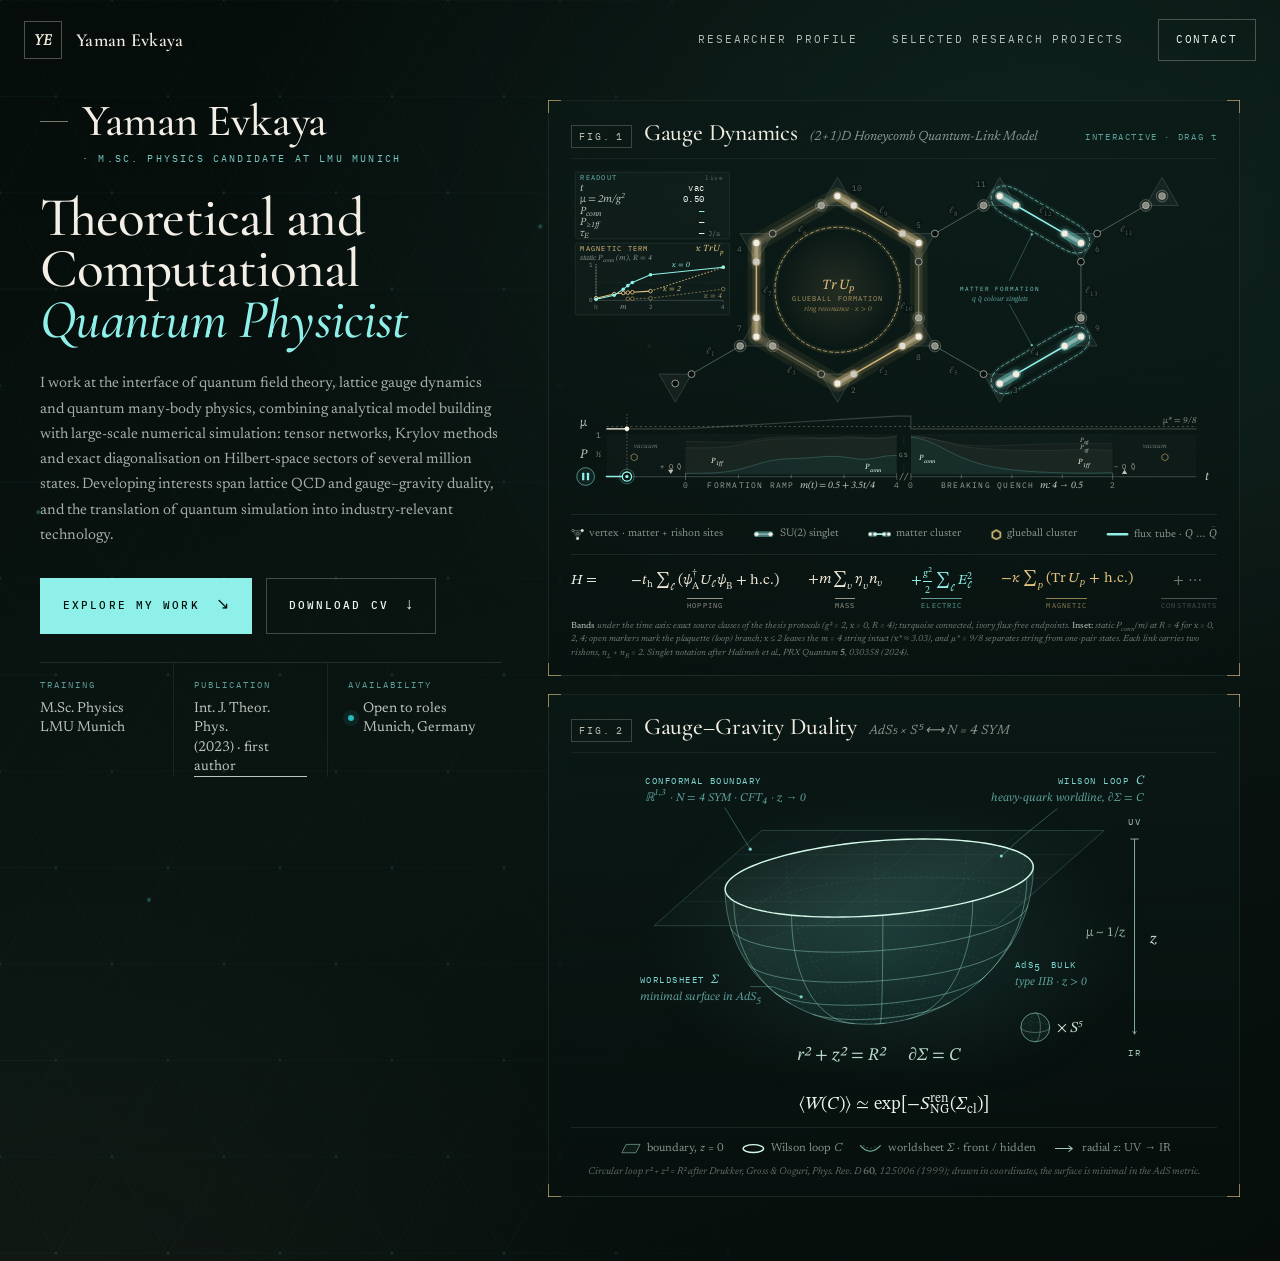
==== index.html @ 0408c8bf "Portfolio site" ====
<!doctype html>
<html lang="en">
  <head>
    <meta charset="utf-8" />
    <meta name="viewport" content="width=device-width, initial-scale=1" />
    <meta
      name="description"
      content="Yaman Evkaya is a theoretical and computational quantum physicist working on non-Abelian lattice gauge dynamics, quantum many-body simulation and reliable quantum technology."
    />
    <meta name="theme-color" content="#08110f" />
    <meta name="author" content="Yaman Evkaya" />
    <meta property="og:type" content="website" />
    <meta property="og:title" content="Yaman Evkaya — Quantum Physics & Scientific Computing" />
    <meta
      property="og:description"
      content="Research in lattice gauge dynamics, tensor networks, quantum information and scientific computing."
    />
    <meta property="og:url" content="https://yevkaya.com/" />
    <meta property="og:image" content="https://yevkaya.com/assets/images/social-card.png" />
    <link rel="canonical" href="https://yevkaya.com/" />
    <meta property="og:image:width" content="1200" />
    <meta property="og:image:height" content="630" />
    <meta name="twitter:card" content="summary_large_image" />
    <title>Yaman Evkaya — Theoretical & Computational Quantum Physics</title>
    <link rel="icon" href="assets/images/favicon.svg" type="image/svg+xml" />
    <link rel="icon" href="assets/images/favicon-32.png" type="image/png" sizes="32x32" />
    <link rel="apple-touch-icon" href="assets/images/apple-touch-icon.png" />
    <link rel="stylesheet" href="styles.css?v=20261108-7" />
    <script type="application/ld+json">
      {
        "@context": "https://schema.org",
        "@type": "Person",
        "name": "Yaman Evkaya",
        "jobTitle": "Theoretical and Computational Quantum Physicist",
        "affiliation": {
          "@type": "CollegeOrUniversity",
          "name": "Ludwig-Maximilians-Universität München"
        },
        "sameAs": [
          "https://github.com/yevkaya",
          "https://www.linkedin.com/in/yevkaya"
        ],
        "knowsAbout": [
          "Quantum many-body physics",
          "Lattice gauge theory",
          "Tensor networks",
          "Quantum simulation",
          "Quantum information",
          "Scientific computing"
        ]
      }
    </script>
  </head>
  <body>
    <a class="skip-link" href="#main">Skip to content</a>
    <div class="page-progress" aria-hidden="true"><span></span></div>

    <header class="site-header" data-header>
      <a class="wordmark" href="#top" aria-label="Yaman Evkaya, home">
        <span class="wordmark-mark" aria-hidden="true">YE</span>
        <span class="wordmark-text">Yaman Evkaya</span>
      </a>
      <button class="menu-toggle" type="button" aria-expanded="false" aria-controls="site-nav">
        <span></span><span></span><span></span>
        <span class="sr-only">Open navigation</span>
      </button>
      <nav id="site-nav" class="site-nav" aria-label="Primary navigation">
        <a href="#profile">Researcher Profile</a>
        <a href="#work">Selected Research Projects</a>
        <a class="nav-cta" href="#contact" data-contact aria-haspopup="dialog">Contact</a>
      </nav>
    </header>

    <main id="main">
      <section class="hero" id="top" aria-labelledby="hero-title">
        <canvas class="lattice-canvas" aria-hidden="true"></canvas>
        <div class="hero-grid shell">
          <div class="hero-copy reveal">
            <p class="eyebrow">
              <span aria-hidden="true"></span>
              <strong>Yaman Evkaya</strong>
              <small>· M.Sc. Physics Candidate at LMU Munich</small>
            </p>
            <h1 id="hero-title">Theoretical and Computational <em>Quantum Physicist</em></h1>
            <p class="hero-intro">
              I work at the interface of quantum field theory, lattice gauge dynamics and quantum many-body
              physics, combining analytical model building with large-scale numerical simulation: tensor networks,
              Krylov methods and exact diagonalisation on Hilbert-space sectors of several million states.
              Developing interests span lattice QCD and gauge–gravity duality, and the translation of quantum
              simulation into industry-relevant technology.
            </p>
            <div class="hero-actions">
              <a class="button button-primary" href="#explore" data-explore aria-haspopup="dialog">Explore my work <span aria-hidden="true">↘</span></a>
              <a class="button button-ghost" href="assets/documents/Yaman-Evkaya-CV.pdf" target="_blank" rel="noopener">
                Download CV <span aria-hidden="true">↓</span>
              </a>
            </div>
            <dl class="hero-ledger">
              <div><dt>Training</dt><dd>M.Sc. Physics<br>LMU Munich</dd></div>
              <div><dt>Publication</dt><dd><a href="https://doi.org/10.1007/s10773-023-05498-3" target="_blank" rel="noopener">Int. J. Theor. Phys.<br>(2023) · first author</a></dd></div>
              <div><dt>Availability</dt><dd><span class="signal-dot" aria-hidden="true"></span><span>Open to roles<br>Munich, Germany</span></dd></div>
            </dl>
          </div>

          <div class="hero-theory-visual reveal" aria-label="Research schematics: finite gauge dynamics and holography">
            <section class="theory-panel flux-block" aria-labelledby="flux-panel-title">
              <header class="diagram-header">
                <p class="diagram-eyebrow">Fig.&#8201;1</p>
                <h3 id="flux-panel-title">Gauge Dynamics</h3>
                <p class="diagram-context">(2+1)D Honeycomb Quantum-Link Model</p>
              </header>
              <figure class="flux-c2">
                <div class="f1-stage"><svg class="f1-layer f1-under" viewBox="0 0 620 322" aria-hidden="true" focusable="false"><defs><radialGradient id="f1-plaq-g"><stop offset="0" stop-color="#e2c27e" stop-opacity=".12"/><stop offset="1" stop-color="#e2c27e" stop-opacity="0"/></radialGradient></defs><g id="f1-rgA" class="f1-rg" style="opacity:0.000"><circle cx="255.66" cy="115.87" r="58" fill="url(#f1-plaq-g)"/><path class="f1-rg-g1" d="M177.83 160.81 L255.66 205.74 L333.49 160.81 L333.49 70.94 L255.66 26 L177.83 70.94 L177.83 160.81 Z"/><path class="f1-rg-g2" d="M177.83 160.81 L255.66 205.74 L333.49 160.81 L333.49 70.94 L255.66 26 L177.83 70.94 L177.83 160.81 Z"/></g><g id="f1-rgB" class="f1-rg" style="opacity:0.000"><circle cx="411.32" cy="115.87" r="58" fill="url(#f1-plaq-g)"/><path class="f1-rg-g1" d="M333.49 160.81 L411.32 205.74 L489.15 160.81 L489.15 70.94 L411.32 26 L333.49 70.94 L333.49 160.81 Z"/><path class="f1-rg-g2" d="M333.49 160.81 L411.32 205.74 L489.15 160.81 L489.15 70.94 L411.32 26 L333.49 70.94 L333.49 160.81 Z"/></g><g class="f1-bondglow"><g id="f1-kg6" class="f1-kg" style="opacity:0.000"><path class="f1-kg1" d="M193.42 61.94 L240.07 35"/><path class="f1-kg2" d="M193.42 61.94 L240.07 35"/></g><g id="f1-kg4" class="f1-kg" style="opacity:0.000"><path class="f1-kg1" d="M426.91 196.74 L473.56 169.8"/><path class="f1-kg2" d="M426.91 196.74 L473.56 169.8"/></g></g></svg><svg class="f1-layer f1-tglow" viewBox="0 0 620 322" aria-hidden="true" focusable="false" id="f1-tube" style="opacity:0.202"><g id="f1-kg1" class="f1-kg" style="opacity:1.000"><path class="f1-kg1" d="M115.59 196.74 L162.24 169.8"/><path class="f1-kg2" d="M115.59 196.74 L162.24 169.8"/></g><g id="f1-kg3" class="f1-kg" style="opacity:0.000"><path class="f1-kg1" d="M240.07 196.74 L193.42 169.8"/><path class="f1-kg2" d="M240.07 196.74 L193.42 169.8"/></g><g id="f1-kg2" class="f1-kg" style="opacity:1.000"><path class="f1-kg1" d="M271.25 196.74 L317.9 169.8"/><path class="f1-kg2" d="M271.25 196.74 L317.9 169.8"/></g><g id="f1-kg10" class="f1-kg" style="opacity:0.000"><path class="f1-kg1" d="M333.49 88.94 L333.49 142.81"/><path class="f1-kg2" d="M333.49 88.94 L333.49 142.81"/></g><g id="f1-kg8" class="f1-kg" style="opacity:1.000"><path class="f1-kg1" d="M349.08 61.94 L395.73 35"/><path class="f1-kg2" d="M349.08 61.94 L395.73 35"/></g><g id="f1-kg12" class="f1-kg" style="opacity:0.000"><path class="f1-kg1" d="M473.56 61.94 L426.91 35"/><path class="f1-kg2" d="M473.56 61.94 L426.91 35"/></g><g id="f1-kg11" class="f1-kg" style="opacity:1.000"><path class="f1-kg1" d="M504.74 61.94 L551.39 35"/><path class="f1-kg2" d="M504.74 61.94 L551.39 35"/></g></svg><svg class="f1" viewBox="0 0 620 322" role="group" aria-labelledby="f1-title" aria-describedby="f1-desc"><title id="f1-title">Fig. 1 — colour-singlet clusters, flux-tube formation and string breaking on the C2 patch</title><desc id="f1-desc">Interactive figure on the C2 honeycomb patch in the colour-singlet notation of Halimeh et al. (PRX Quantum 5, 030358, 2024): each vertex is a triangle of sites with the matter site in the centre and one rishon site per link end at the corners; a lobe joining two sites of a vertex is an SU(2) colour singlet, a halo marks a doubly occupied site. A draggable time axis runs through a full cycle. In the vacuum a glueball cluster, six singlets around one hexagon swapped between two coverings by the plaquette term Tr U_p, sits next to two matter clusters, quark-antiquark singlet pairs across one link. Static sources Q and Q-bar are then placed by hand at the two tips; they pin the ring into matter clusters. During the formation ramp m(t) = 0.5 + 3.5 t/4 the off-corridor clusters annihilate and the corridor clusters join, pair by pair, into one flux tube: a chain of rishon singlets from Q to Q-bar. After the breaking quench m: 4 to 0.5 a vacuum pair cuts the chain, the pieces shrink onto the screened sources, the matter clusters return; once the sources are removed the glueball cluster resonates again. Under the axis, stacked bands give the exact source-class probabilities of the thesis protocols at R = 4; an inset shows the static connection probability for plaquette couplings kappa = 0, 2, 4.</desc><defs><radialGradient id="f1-burst-g"><stop offset="0" stop-color="#f2fffd" stop-opacity=".95"/><stop offset=".4" stop-color="#8ff0ea" stop-opacity=".35"/><stop offset="1" stop-color="#8ff0ea" stop-opacity="0"/></radialGradient><clipPath id="f1-elapsed"><rect id="f1-elapsed-r" x="31" y="230" width="420.88" height="70"/></clipPath></defs><g class="f1-ro"><rect class="f1-panel" x="4" y="3" width="148" height="64" rx="1.5"/><text class="f1-ro-h" x="9" y="10.2" text-anchor="start">READOUT</text><text class="f1-ro-hs" x="147" y="10.2" text-anchor="end">live</text><text class="f1-ro-k" x="9" y="21.5" text-anchor="start">t</text><text class="f1-ro-v" x="128" y="21.5" text-anchor="end" id="f1-ro-t">1.30</text><text class="f1-ro-k" x="9" y="32.1" text-anchor="start">µ = 2m/g<tspan class="f1-sub" dy="-4.4">2</tspan><tspan dy="4.4"> </tspan></text><text class="f1-ro-v" x="128" y="32.1" text-anchor="end" id="f1-ro-mu">0.50</text><text class="f1-ro-k" x="9" y="42.7" text-anchor="start">P<tspan class="f1-sub" dy="2.6">conn</tspan><tspan dy="-2.6"> </tspan></text><text class="f1-ro-v f1-ro-vc" x="128" y="42.7" text-anchor="end" id="f1-ro-pc">0.061</text><text class="f1-ro-k" x="9" y="53.3" text-anchor="start">P<tspan class="f1-sub" dy="2.6">≥1ff</tspan><tspan dy="-2.6"> </tspan></text><text class="f1-ro-v f1-ro-vf" x="128" y="53.3" text-anchor="end" id="f1-ro-pf">0.707</text><text class="f1-ro-k" x="9" y="63.9" text-anchor="start">τ<tspan class="f1-sub" dy="2.6">E</tspan><tspan dy="-2.6"> </tspan></text><text class="f1-ro-v" x="128" y="63.9" text-anchor="end" id="f1-ro-tau">0.235</text><text class="f1-ro-u" x="131" y="63.9" text-anchor="start">J/a</text></g><g class="f1-kin"><rect class="f1-panel" x="4" y="71" width="148" height="69" rx="1.5"/><text class="f1-kin-h" x="9" y="78.5" text-anchor="start">MAGNETIC TERM</text><text class="f1-kin-hm" x="147" y="78.5" text-anchor="end">κ TrU<tspan class="f1-sub" dy="2.6">p</tspan><tspan dy="-2.6"> </tspan></text><text class="f1-kin-s" x="9" y="87" text-anchor="start">static P<tspan class="f1-sub" dy="2.6">conn</tspan><tspan dy="-2.6"> </tspan>(m), R = 4</text><path class="f1-kin-ax" d="M24 92 L24 126 L146 126"/><path class="f1-kin-half" d="M24 109 L146 109"/><text class="f1-kin-n" x="21" y="94.4" text-anchor="end">1</text><text class="f1-kin-n" x="21" y="127.6" text-anchor="end">0</text><path class="f1-kin-ax" d="M24 126 L24 128"/><text class="f1-kin-n" x="24" y="134.5" text-anchor="middle">½</text><path class="f1-kin-ax" d="M76.29 126 L76.29 128"/><text class="f1-kin-n" x="76.29" y="134.5" text-anchor="middle">2</text><path class="f1-kin-ax" d="M146 126 L146 128"/><text class="f1-kin-n" x="146" y="134.5" text-anchor="middle">4</text><text class="f1-kin-m" x="50.14" y="134.5" text-anchor="middle">m</text><path class="f1-kin-k4" d="M54.5 124.43 L58.86 124.4"/><path class="f1-kin-k4" d="M58.86 124.4 L76.29 123.97"/><path class="f1-kin-k4" d="M76.29 123.97 L146 115.19"/><circle class="f1-kin-k4-d is-p" cx="54.5" cy="124.43" r="1.7"/><circle class="f1-kin-k4-d is-p" cx="58.86" cy="124.4" r="1.7"/><circle class="f1-kin-k4-d is-p" cx="76.29" cy="123.97" r="1.7"/><circle class="f1-kin-k4-d is-p" cx="146" cy="115.19" r="1.7"/><path class="f1-kin-k2" d="M24 123.93 L41.43 119.89"/><path class="f1-kin-k2" d="M41.43 119.89 L50.14 118.96"/><path class="f1-kin-k2" d="M50.14 118.96 L54.5 118.57"/><path class="f1-kin-k2" d="M54.5 118.57 L58.86 118.22"/><path class="f1-kin-k2" d="M58.86 118.22 L76.29 117.14"/><path class="f1-kin-k2 is-switch" d="M76.29 117.14 L146 94.33"/><circle class="f1-kin-k2-d is-p" cx="24" cy="123.93" r="1.7"/><circle class="f1-kin-k2-d is-p" cx="41.43" cy="119.89" r="1.7"/><circle class="f1-kin-k2-d is-p" cx="50.14" cy="118.96" r="1.7"/><circle class="f1-kin-k2-d is-p" cx="54.5" cy="118.57" r="1.7"/><circle class="f1-kin-k2-d is-p" cx="58.86" cy="118.22" r="1.7"/><circle class="f1-kin-k2-d is-p" cx="76.29" cy="117.14" r="1.7"/><circle class="f1-kin-k2-d is-e" cx="146" cy="94.33" r="1.7"/><path class="f1-kin-k0" d="M24 125.01 L41.43 121.12"/><path class="f1-kin-k0" d="M41.43 121.12 L50.14 115.29"/><path class="f1-kin-k0" d="M50.14 115.29 L54.5 111.87"/><path class="f1-kin-k0" d="M54.5 111.87 L58.86 108.82"/><path class="f1-kin-k0" d="M58.86 108.82 L76.29 101.38"/><path class="f1-kin-k0" d="M76.29 101.38 L146 94.32"/><circle class="f1-kin-k0-d is-e" cx="24" cy="125.01" r="1.7"/><circle class="f1-kin-k0-d is-e" cx="41.43" cy="121.12" r="1.7"/><circle class="f1-kin-k0-d is-e" cx="50.14" cy="115.29" r="1.7"/><circle class="f1-kin-k0-d is-e" cx="54.5" cy="111.87" r="1.7"/><circle class="f1-kin-k0-d is-e" cx="58.86" cy="108.82" r="1.7"/><circle class="f1-kin-k0-d is-e" cx="76.29" cy="101.38" r="1.7"/><circle class="f1-kin-k0-d is-e" cx="146" cy="94.32" r="1.7"/><text class="f1-kin-l f1-kin-l0" x="105.91" y="94.24" text-anchor="middle">κ = 0</text><text class="f1-kin-l f1-kin-l2" x="97.2" y="117.5" text-anchor="middle">κ = 2</text><text class="f1-kin-l f1-kin-l4" x="144.5" y="123.79" text-anchor="end">κ = 4</text><path id="f1-kin-mk" class="f1-kin-mk" d="M24 91 L24 126"/></g><g class="f1-tris"><path class="f1-tri" d="M84.41 196.74 L115.59 196.74 L100 223.74 Z"/><path class="f1-tri" d="M177.83 142.81 L162.24 169.81 L193.42 169.81 Z"/><path class="f1-tri" d="M240.07 196.74 L271.25 196.74 L255.66 223.74 Z"/><path class="f1-tri" d="M333.49 142.81 L317.9 169.81 L349.08 169.81 Z"/><path class="f1-tri" d="M395.73 196.74 L426.91 196.74 L411.32 223.74 Z"/><path class="f1-tri" d="M489.15 142.81 L473.56 169.81 L504.74 169.81 Z"/><path class="f1-tri" d="M162.24 61.94 L193.42 61.94 L177.83 88.94 Z"/><path class="f1-tri" d="M317.9 61.94 L349.08 61.94 L333.49 88.94 Z"/><path class="f1-tri" d="M473.56 61.94 L504.74 61.94 L489.15 88.94 Z"/><path class="f1-tri" d="M255.66 8 L240.07 35 L271.25 35 Z"/><path class="f1-tri" d="M411.32 8 L395.73 35 L426.91 35 Z"/><path class="f1-tri" d="M566.98 8 L551.39 35 L582.57 35 Z"/></g><g class="f1-links"><path class="f1-lk" d="M115.59 196.74 L162.24 169.8"/><path class="f1-lk" d="M240.07 196.74 L193.42 169.8"/><path class="f1-lk" d="M271.25 196.74 L317.9 169.8"/><path class="f1-lk" d="M395.73 196.74 L349.08 169.8"/><path class="f1-lk" d="M426.91 196.74 L473.56 169.8"/><path class="f1-lk" d="M177.83 88.94 L177.83 142.81"/><path class="f1-lk" d="M333.49 88.94 L333.49 142.81"/><path class="f1-lk" d="M489.15 88.94 L489.15 142.81"/><path class="f1-lk" d="M193.42 61.94 L240.07 35"/><path class="f1-lk" d="M317.9 61.94 L271.25 35"/><path class="f1-lk" d="M349.08 61.94 L395.73 35"/><path class="f1-lk" d="M473.56 61.94 L426.91 35"/><path class="f1-lk" d="M504.74 61.94 L551.39 35"/></g><g class="f1-aks"><path id="f1-ak1t" class="f1-ak f1-ak-t" d="M115.59 196.74 L162.24 169.8" style="opacity:1.000"/><path id="f1-ak3t" class="f1-ak f1-ak-t" d="M240.07 196.74 L193.42 169.8" style="opacity:0.000"/><path id="f1-ak2t" class="f1-ak f1-ak-t" d="M271.25 196.74 L317.9 169.8" style="opacity:1.000"/><path id="f1-ak10t" class="f1-ak f1-ak-t" d="M333.49 88.94 L333.49 142.81" style="opacity:0.000"/><path id="f1-ak8t" class="f1-ak f1-ak-t" d="M349.08 61.94 L395.73 35" style="opacity:1.000"/><path id="f1-ak12t" class="f1-ak f1-ak-t" d="M473.56 61.94 L426.91 35" style="opacity:0.000"/><path id="f1-ak11t" class="f1-ak f1-ak-t" d="M504.74 61.94 L551.39 35" style="opacity:1.000"/><path id="f1-ak6t" class="f1-ak f1-ak-t" d="M193.42 61.94 L240.07 35" style="opacity:0.000"/><path id="f1-ak4t" class="f1-ak f1-ak-t" d="M426.91 196.74 L473.56 169.8" style="opacity:0.000"/><path id="f1-ak3g" class="f1-ak f1-ak-g" d="M240.07 196.74 L193.42 169.8" style="opacity:0.000"/><path id="f1-ak2g" class="f1-ak f1-ak-g" d="M271.25 196.74 L317.9 169.8" style="opacity:0.000"/><path id="f1-ak10g" class="f1-ak f1-ak-g" d="M333.49 88.94 L333.49 142.81" style="opacity:0.000"/><path id="f1-ak9g" class="f1-ak f1-ak-g" d="M317.9 61.94 L271.25 35" style="opacity:0.000"/><path id="f1-ak6g" class="f1-ak f1-ak-g" d="M193.42 61.94 L240.07 35" style="opacity:0.000"/><path id="f1-ak7g" class="f1-ak f1-ak-g" d="M177.83 88.94 L177.83 142.81" style="opacity:0.000"/><path id="f1-ak4g" class="f1-ak f1-ak-g" d="M426.91 196.74 L473.56 169.8" style="opacity:0.000"/><path id="f1-ak12g" class="f1-ak f1-ak-g" d="M473.56 61.94 L426.91 35" style="opacity:0.000"/><path id="f1-ak5g" class="f1-ak f1-ak-g" d="M395.73 196.74 L349.08 169.8" style="opacity:0.000"/><path id="f1-ak13g" class="f1-ak f1-ak-g" d="M489.15 88.94 L489.15 142.81" style="opacity:0.000"/><path id="f1-ak8g" class="f1-ak f1-ak-g" d="M349.08 61.94 L395.73 35" style="opacity:0.000"/></g><g id="f1-lflash" class="f1-lflash" style="opacity:0.000"><path class="f1-link-flash" d="M115.59 196.74 L162.24 169.8"/><path class="f1-link-flash" d="M240.07 196.74 L193.42 169.8"/><path class="f1-link-flash" d="M271.25 196.74 L317.9 169.8"/><path class="f1-link-flash" d="M395.73 196.74 L349.08 169.8"/><path class="f1-link-flash" d="M426.91 196.74 L473.56 169.8"/><path class="f1-link-flash" d="M177.83 88.94 L177.83 142.81"/><path class="f1-link-flash" d="M333.49 88.94 L333.49 142.81"/><path class="f1-link-flash" d="M489.15 88.94 L489.15 142.81"/><path class="f1-link-flash" d="M193.42 61.94 L240.07 35"/><path class="f1-link-flash" d="M317.9 61.94 L271.25 35"/><path class="f1-link-flash" d="M349.08 61.94 L395.73 35"/><path class="f1-link-flash" d="M473.56 61.94 L426.91 35"/><path class="f1-link-flash" d="M504.74 61.94 L551.39 35"/></g><g id="f1-iflash" class="f1-iflash" style="opacity:0.000"><path class="f1-link-iflash" d="M115.59 196.74 L162.24 169.8"/><path class="f1-link-iflash" d="M271.25 196.74 L317.9 169.8"/><path class="f1-link-iflash" d="M349.08 61.94 L395.73 35"/><path class="f1-link-iflash" d="M504.74 61.94 L551.39 35"/></g><g id="f1-wflash" class="f1-iflash" style="opacity:0.000"><path class="f1-link-iflash" d="M115.59 196.74 L162.24 169.8"/><path class="f1-link-iflash" d="M240.07 196.74 L193.42 169.8"/><path class="f1-link-iflash" d="M271.25 196.74 L317.9 169.8"/><path class="f1-link-iflash" d="M333.49 88.94 L333.49 142.81"/><path class="f1-link-iflash" d="M349.08 61.94 L395.73 35"/><path class="f1-link-iflash" d="M473.56 61.94 L426.91 35"/><path class="f1-link-iflash" d="M504.74 61.94 L551.39 35"/></g><g class="f1-lobes"><g id="f1-lb-2a"><g id="f1-lb-2a-t" class="f1-lb f1-lb-t" style="opacity:1.000"><path class="f1-lo" d="M271.25 196.74L255.66 205.74"/><path class="f1-lm" d="M271.25 196.74L255.66 205.74"/><path class="f1-lc" d="M271.25 196.74L255.66 205.74"/></g><g id="f1-lb-2a-g" class="f1-lb f1-lb-g" style="opacity:0.000"><path class="f1-lo" d="M271.25 196.74L255.66 205.74"/><path class="f1-lm" d="M271.25 196.74L255.66 205.74"/><path class="f1-lc" d="M271.25 196.74L255.66 205.74"/></g></g><g id="f1-lb-7a"><g id="f1-lb-7a-t" class="f1-lb f1-lb-t" style="opacity:1.000"><path class="f1-lo" d="M162.24 169.80L177.83 160.81"/><path class="f1-lm" d="M162.24 169.80L177.83 160.81"/><path class="f1-lc" d="M162.24 169.80L177.83 160.81"/></g><g id="f1-lb-7a-g" class="f1-lb f1-lb-g" style="opacity:0.000"><path class="f1-lo" d="M162.24 169.80L177.83 160.81"/><path class="f1-lm" d="M162.24 169.80L177.83 160.81"/><path class="f1-lc" d="M162.24 169.80L177.83 160.81"/></g></g><g id="f1-lb-5a"><g id="f1-lb-5a-t" class="f1-lb f1-lb-t" style="opacity:1.000"><path class="f1-lo" d="M349.08 61.94L333.49 70.94"/><path class="f1-lm" d="M349.08 61.94L333.49 70.94"/><path class="f1-lc" d="M349.08 61.94L333.49 70.94"/></g><g id="f1-lb-5a-g" class="f1-lb f1-lb-g" style="opacity:0.000"><path class="f1-lo" d="M349.08 61.94L333.49 70.94"/><path class="f1-lm" d="M349.08 61.94L333.49 70.94"/><path class="f1-lc" d="M349.08 61.94L333.49 70.94"/></g></g><g id="f1-lb-8a"><g id="f1-lb-8a-t" class="f1-lb f1-lb-t" style="opacity:1.000"><path class="f1-lo" d="M317.90 169.80L333.49 160.81"/><path class="f1-lm" d="M317.90 169.80L333.49 160.81"/><path class="f1-lc" d="M317.90 169.80L333.49 160.81"/></g><g id="f1-lb-8a-g" class="f1-lb f1-lb-g" style="opacity:0.000"><path class="f1-lo" d="M317.90 169.80L333.49 160.81"/><path class="f1-lm" d="M317.90 169.80L333.49 160.81"/><path class="f1-lc" d="M317.90 169.80L333.49 160.81"/></g></g><g id="f1-lb-4a"><g id="f1-lb-4a-t" class="f1-lb f1-lb-t" style="opacity:0.000"><path class="f1-lo" d="M177.83 70.94L193.42 61.94"/><path class="f1-lm" d="M177.83 70.94L193.42 61.94"/><path class="f1-lc" d="M177.83 70.94L193.42 61.94"/></g><g id="f1-lb-4a-g" class="f1-lb f1-lb-g" style="opacity:0.000"><path class="f1-lo" d="M177.83 70.94L193.42 61.94"/><path class="f1-lm" d="M177.83 70.94L193.42 61.94"/><path class="f1-lc" d="M177.83 70.94L193.42 61.94"/></g></g><g id="f1-lb-10a"><g id="f1-lb-10a-t" class="f1-lb f1-lb-t" style="opacity:0.000"><path class="f1-lo" d="M255.66 26.00L240.07 35.00"/><path class="f1-lm" d="M255.66 26.00L240.07 35.00"/><path class="f1-lc" d="M255.66 26.00L240.07 35.00"/></g><g id="f1-lb-10a-g" class="f1-lb f1-lb-g" style="opacity:0.000"><path class="f1-lo" d="M255.66 26.00L240.07 35.00"/><path class="f1-lm" d="M255.66 26.00L240.07 35.00"/><path class="f1-lc" d="M255.66 26.00L240.07 35.00"/></g></g><g id="f1-lb-2b"><g id="f1-lb-2b-g" class="f1-lb f1-lb-g" style="opacity:0.000"><path class="f1-lo" d="M255.66 205.74L271.25 196.74"/><path class="f1-lm" d="M255.66 205.74L271.25 196.74"/><path class="f1-lc" d="M255.66 205.74L271.25 196.74"/></g></g><g id="f1-lb-8b"><g id="f1-lb-8b-g" class="f1-lb f1-lb-g" style="opacity:0.000"><path class="f1-lo" d="M333.49 160.81L317.90 169.80"/><path class="f1-lm" d="M333.49 160.81L317.90 169.80"/><path class="f1-lc" d="M333.49 160.81L317.90 169.80"/></g></g><g id="f1-lb-5b"><g id="f1-lb-5b-g" class="f1-lb f1-lb-g" style="opacity:0.000"><path class="f1-lo" d="M333.49 70.94L317.90 61.94"/><path class="f1-lm" d="M333.49 70.94L317.90 61.94"/><path class="f1-lc" d="M333.49 70.94L317.90 61.94"/></g></g><g id="f1-lb-10b"><g id="f1-lb-10b-g" class="f1-lb f1-lb-g" style="opacity:0.000"><path class="f1-lo" d="M255.66 26.00L271.25 35.00"/><path class="f1-lm" d="M255.66 26.00L271.25 35.00"/><path class="f1-lc" d="M255.66 26.00L271.25 35.00"/></g></g><g id="f1-lb-4b"><g id="f1-lb-4b-g" class="f1-lb f1-lb-g" style="opacity:0.000"><path class="f1-lo" d="M177.83 70.94L177.83 88.94"/><path class="f1-lm" d="M177.83 70.94L177.83 88.94"/><path class="f1-lc" d="M177.83 70.94L177.83 88.94"/></g></g><g id="f1-lb-7b"><g id="f1-lb-7b-g" class="f1-lb f1-lb-g" style="opacity:0.000"><path class="f1-lo" d="M177.83 160.81L177.83 142.81"/><path class="f1-lm" d="M177.83 160.81L177.83 142.81"/><path class="f1-lc" d="M177.83 160.81L177.83 142.81"/></g></g><g id="f1-lb-3a"><g id="f1-lb-3a-t" class="f1-lb f1-lb-t" style="opacity:0.000"><path class="f1-lo" d="M411.32 205.74L426.91 196.74"/><path class="f1-lm" d="M411.32 205.74L426.91 196.74"/><path class="f1-lc" d="M411.32 205.74L426.91 196.74"/></g><g id="f1-lb-3a-g" class="f1-lb f1-lb-g" style="opacity:0.000"><path class="f1-lo" d="M411.32 205.74L426.91 196.74"/><path class="f1-lm" d="M411.32 205.74L426.91 196.74"/><path class="f1-lc" d="M411.32 205.74L426.91 196.74"/></g></g><g id="f1-lb-9a"><g id="f1-lb-9a-t" class="f1-lb f1-lb-t" style="opacity:0.000"><path class="f1-lo" d="M489.15 160.81L473.56 169.80"/><path class="f1-lm" d="M489.15 160.81L473.56 169.80"/><path class="f1-lc" d="M489.15 160.81L473.56 169.80"/></g><g id="f1-lb-9a-g" class="f1-lb f1-lb-g" style="opacity:0.000"><path class="f1-lo" d="M489.15 160.81L473.56 169.80"/><path class="f1-lm" d="M489.15 160.81L473.56 169.80"/><path class="f1-lc" d="M489.15 160.81L473.56 169.80"/></g></g><g id="f1-lb-6a"><g id="f1-lb-6a-t" class="f1-lb f1-lb-t" style="opacity:1.000"><path class="f1-lo" d="M504.74 61.94L489.15 70.94"/><path class="f1-lm" d="M504.74 61.94L489.15 70.94"/><path class="f1-lc" d="M504.74 61.94L489.15 70.94"/></g><g id="f1-lb-6a-g" class="f1-lb f1-lb-g" style="opacity:0.000"><path class="f1-lo" d="M504.74 61.94L489.15 70.94"/><path class="f1-lm" d="M504.74 61.94L489.15 70.94"/><path class="f1-lc" d="M504.74 61.94L489.15 70.94"/></g></g><g id="f1-lb-11a"><g id="f1-lb-11a-t" class="f1-lb f1-lb-t" style="opacity:1.000"><path class="f1-lo" d="M395.73 35.00L411.32 26.00"/><path class="f1-lm" d="M395.73 35.00L411.32 26.00"/><path class="f1-lc" d="M395.73 35.00L411.32 26.00"/></g><g id="f1-lb-11a-g" class="f1-lb f1-lb-g" style="opacity:0.000"><path class="f1-lo" d="M395.73 35.00L411.32 26.00"/><path class="f1-lm" d="M395.73 35.00L411.32 26.00"/><path class="f1-lc" d="M395.73 35.00L411.32 26.00"/></g></g><g id="f1-lb-3b"><g id="f1-lb-3b-g" class="f1-lb f1-lb-g" style="opacity:0.000"><path class="f1-lo" d="M411.32 205.74L395.73 196.74"/><path class="f1-lm" d="M411.32 205.74L395.73 196.74"/><path class="f1-lc" d="M411.32 205.74L395.73 196.74"/></g></g><g id="f1-lb-8c"><g id="f1-lb-8c-g" class="f1-lb f1-lb-g" style="opacity:0.000"><path class="f1-lo" d="M333.49 160.81L349.08 169.80"/><path class="f1-lm" d="M333.49 160.81L349.08 169.80"/><path class="f1-lc" d="M333.49 160.81L349.08 169.80"/></g></g><g id="f1-lb-6b"><g id="f1-lb-6b-g" class="f1-lb f1-lb-g" style="opacity:0.000"><path class="f1-lo" d="M489.15 70.94L489.15 88.94"/><path class="f1-lm" d="M489.15 70.94L489.15 88.94"/><path class="f1-lc" d="M489.15 70.94L489.15 88.94"/></g></g><g id="f1-lb-9b"><g id="f1-lb-9b-g" class="f1-lb f1-lb-g" style="opacity:0.000"><path class="f1-lo" d="M489.15 160.81L489.15 142.81"/><path class="f1-lm" d="M489.15 160.81L489.15 142.81"/><path class="f1-lc" d="M489.15 160.81L489.15 142.81"/></g></g><g id="f1-lb-5c"><g id="f1-lb-5c-g" class="f1-lb f1-lb-g" style="opacity:0.000"><path class="f1-lo" d="M333.49 70.94L349.08 61.94"/><path class="f1-lm" d="M333.49 70.94L349.08 61.94"/><path class="f1-lc" d="M333.49 70.94L349.08 61.94"/></g></g><g id="f1-lb-11b"><g id="f1-lb-11b-g" class="f1-lb f1-lb-g" style="opacity:0.000"><path class="f1-lo" d="M411.32 26.00L395.73 35.00"/><path class="f1-lm" d="M411.32 26.00L395.73 35.00"/><path class="f1-lc" d="M411.32 26.00L395.73 35.00"/></g></g><g id="f1-lb-L1"><g id="f1-lb-L1-i" class="f1-lb f1-lb-i" style="opacity:0.000"><path class="f1-lo" d="M84.41 196.74L115.59 196.74"/><path class="f1-lm" d="M84.41 196.74L115.59 196.74"/><path class="f1-lc" d="M84.41 196.74L115.59 196.74"/></g><g id="f1-lb-L1-t" class="f1-lb f1-lb-t" style="opacity:1.000"><path class="f1-lo" d="M84.41 196.74L115.59 196.74"/><path class="f1-lm" d="M84.41 196.74L115.59 196.74"/><path class="f1-lc" d="M84.41 196.74L115.59 196.74"/></g></g><g id="f1-lb-L12"><g id="f1-lb-L12-i" class="f1-lb f1-lb-i" style="opacity:0.000"><path class="f1-lo" d="M582.57 35.00L551.39 35.00"/><path class="f1-lm" d="M582.57 35.00L551.39 35.00"/><path class="f1-lc" d="M582.57 35.00L551.39 35.00"/></g><g id="f1-lb-L12-t" class="f1-lb f1-lb-t" style="opacity:1.000"><path class="f1-lo" d="M582.57 35.00L551.39 35.00"/><path class="f1-lm" d="M582.57 35.00L551.39 35.00"/><path class="f1-lc" d="M582.57 35.00L551.39 35.00"/></g></g></g><g class="f1-sites"><g id="f1-s-m1" class="f1-st"><circle class="f1-sh" cx="100" cy="205.74" r="5.6" style="opacity:0.000"/><circle class="f1-sr" cx="100" cy="205.74" r="3.3"/><circle class="f1-sf" cx="100" cy="205.74" r="3.05" style="opacity:0.000"/></g><g id="f1-s-m7" class="f1-st"><circle class="f1-sh" cx="177.83" cy="160.81" r="5.6" style="opacity:0.000"/><circle class="f1-sr" cx="177.83" cy="160.81" r="3.3"/><circle class="f1-sf" cx="177.83" cy="160.81" r="3.05" style="opacity:1.000"/></g><g id="f1-s-m2" class="f1-st"><circle class="f1-sh" cx="255.66" cy="205.74" r="5.6" style="opacity:0.000"/><circle class="f1-sr" cx="255.66" cy="205.74" r="3.3"/><circle class="f1-sf" cx="255.66" cy="205.74" r="3.05" style="opacity:1.000"/></g><g id="f1-s-m8" class="f1-st"><circle class="f1-sh" cx="333.49" cy="160.81" r="5.6" style="opacity:0.000"/><circle class="f1-sr" cx="333.49" cy="160.81" r="3.3"/><circle class="f1-sf" cx="333.49" cy="160.81" r="3.05" style="opacity:1.000"/></g><g id="f1-s-m3" class="f1-st"><circle class="f1-sh" cx="411.32" cy="205.74" r="5.6" style="opacity:0.000"/><circle class="f1-sr" cx="411.32" cy="205.74" r="3.3"/><circle class="f1-sf" cx="411.32" cy="205.74" r="3.05" style="opacity:0.000"/></g><g id="f1-s-m9" class="f1-st"><circle class="f1-sh" cx="489.15" cy="160.81" r="5.6" style="opacity:1.000"/><circle class="f1-sr" cx="489.15" cy="160.81" r="3.3"/><circle class="f1-sf" cx="489.15" cy="160.81" r="3.05" style="opacity:0.550"/></g><g id="f1-s-m4" class="f1-st"><circle class="f1-sh" cx="177.83" cy="70.94" r="5.6" style="opacity:0.000"/><circle class="f1-sr" cx="177.83" cy="70.94" r="3.3"/><circle class="f1-sf" cx="177.83" cy="70.94" r="3.05" style="opacity:0.000"/></g><g id="f1-s-m5" class="f1-st"><circle class="f1-sh" cx="333.49" cy="70.94" r="5.6" style="opacity:0.000"/><circle class="f1-sr" cx="333.49" cy="70.94" r="3.3"/><circle class="f1-sf" cx="333.49" cy="70.94" r="3.05" style="opacity:1.000"/></g><g id="f1-s-m6" class="f1-st"><circle class="f1-sh" cx="489.15" cy="70.94" r="5.6" style="opacity:0.000"/><circle class="f1-sr" cx="489.15" cy="70.94" r="3.3"/><circle class="f1-sf" cx="489.15" cy="70.94" r="3.05" style="opacity:1.000"/></g><g id="f1-s-m10" class="f1-st"><circle class="f1-sh" cx="255.66" cy="26" r="5.6" style="opacity:1.000"/><circle class="f1-sr" cx="255.66" cy="26" r="3.3"/><circle class="f1-sf" cx="255.66" cy="26" r="3.05" style="opacity:0.550"/></g><g id="f1-s-m11" class="f1-st"><circle class="f1-sh" cx="411.32" cy="26" r="5.6" style="opacity:0.000"/><circle class="f1-sr" cx="411.32" cy="26" r="3.3"/><circle class="f1-sf" cx="411.32" cy="26" r="3.05" style="opacity:1.000"/></g><g id="f1-s-m12" class="f1-st"><circle class="f1-sh" cx="566.98" cy="26" r="5.6" style="opacity:1.000"/><circle class="f1-sr" cx="566.98" cy="26" r="3.3"/><circle class="f1-sf" cx="566.98" cy="26" r="3.05" style="opacity:0.550"/></g><g id="f1-s-r1L" class="f1-st"><circle class="f1-sh" cx="115.59" cy="196.74" r="5.6" style="opacity:0.000"/><circle class="f1-sr" cx="115.59" cy="196.74" r="3.3"/><circle class="f1-sf" cx="115.59" cy="196.74" r="3.05" style="opacity:1.000"/></g><g id="f1-s-r1R" class="f1-st"><circle class="f1-sh" cx="162.24" cy="169.8" r="5.6" style="opacity:0.000"/><circle class="f1-sr" cx="162.24" cy="169.8" r="3.3"/><circle class="f1-sf" cx="162.24" cy="169.8" r="3.05" style="opacity:1.000"/></g><g id="f1-s-r3L" class="f1-st"><circle class="f1-sh" cx="240.07" cy="196.74" r="5.6" style="opacity:1.000"/><circle class="f1-sr" cx="240.07" cy="196.74" r="3.3"/><circle class="f1-sf" cx="240.07" cy="196.74" r="3.05" style="opacity:0.550"/></g><g id="f1-s-r3R" class="f1-st"><circle class="f1-sh" cx="193.42" cy="169.8" r="5.6" style="opacity:0.000"/><circle class="f1-sr" cx="193.42" cy="169.8" r="3.3"/><circle class="f1-sf" cx="193.42" cy="169.8" r="3.05" style="opacity:0.000"/></g><g id="f1-s-r2L" class="f1-st"><circle class="f1-sh" cx="271.25" cy="196.74" r="5.6" style="opacity:0.000"/><circle class="f1-sr" cx="271.25" cy="196.74" r="3.3"/><circle class="f1-sf" cx="271.25" cy="196.74" r="3.05" style="opacity:1.000"/></g><g id="f1-s-r2R" class="f1-st"><circle class="f1-sh" cx="317.9" cy="169.8" r="5.6" style="opacity:0.000"/><circle class="f1-sr" cx="317.9" cy="169.8" r="3.3"/><circle class="f1-sf" cx="317.9" cy="169.8" r="3.05" style="opacity:1.000"/></g><g id="f1-s-r5L" class="f1-st"><circle class="f1-sh" cx="395.73" cy="196.74" r="5.6" style="opacity:0.000"/><circle class="f1-sr" cx="395.73" cy="196.74" r="3.3"/><circle class="f1-sf" cx="395.73" cy="196.74" r="3.05" style="opacity:0.000"/></g><g id="f1-s-r5R" class="f1-st"><circle class="f1-sh" cx="349.08" cy="169.8" r="5.6" style="opacity:1.000"/><circle class="f1-sr" cx="349.08" cy="169.8" r="3.3"/><circle class="f1-sf" cx="349.08" cy="169.8" r="3.05" style="opacity:0.550"/></g><g id="f1-s-r4L" class="f1-st"><circle class="f1-sh" cx="426.91" cy="196.74" r="5.6" style="opacity:0.000"/><circle class="f1-sr" cx="426.91" cy="196.74" r="3.3"/><circle class="f1-sf" cx="426.91" cy="196.74" r="3.05" style="opacity:0.000"/></g><g id="f1-s-r4R" class="f1-st"><circle class="f1-sh" cx="473.56" cy="169.8" r="5.6" style="opacity:1.000"/><circle class="f1-sr" cx="473.56" cy="169.8" r="3.3"/><circle class="f1-sf" cx="473.56" cy="169.8" r="3.05" style="opacity:0.550"/></g><g id="f1-s-r7L" class="f1-st"><circle class="f1-sh" cx="177.83" cy="88.94" r="5.6" style="opacity:0.000"/><circle class="f1-sr" cx="177.83" cy="88.94" r="3.3"/><circle class="f1-sf" cx="177.83" cy="88.94" r="3.05" style="opacity:0.000"/></g><g id="f1-s-r7R" class="f1-st"><circle class="f1-sh" cx="177.83" cy="142.81" r="5.6" style="opacity:1.000"/><circle class="f1-sr" cx="177.83" cy="142.81" r="3.3"/><circle class="f1-sf" cx="177.83" cy="142.81" r="3.05" style="opacity:0.550"/></g><g id="f1-s-r10L" class="f1-st"><circle class="f1-sh" cx="333.49" cy="88.94" r="5.6" style="opacity:1.000"/><circle class="f1-sr" cx="333.49" cy="88.94" r="3.3"/><circle class="f1-sf" cx="333.49" cy="88.94" r="3.05" style="opacity:0.550"/></g><g id="f1-s-r10R" class="f1-st"><circle class="f1-sh" cx="333.49" cy="142.81" r="5.6" style="opacity:0.000"/><circle class="f1-sr" cx="333.49" cy="142.81" r="3.3"/><circle class="f1-sf" cx="333.49" cy="142.81" r="3.05" style="opacity:0.000"/></g><g id="f1-s-r13L" class="f1-st"><circle class="f1-sh" cx="489.15" cy="88.94" r="5.6" style="opacity:0.000"/><circle class="f1-sr" cx="489.15" cy="88.94" r="3.3"/><circle class="f1-sf" cx="489.15" cy="88.94" r="3.05" style="opacity:0.000"/></g><g id="f1-s-r13R" class="f1-st"><circle class="f1-sh" cx="489.15" cy="142.81" r="5.6" style="opacity:1.000"/><circle class="f1-sr" cx="489.15" cy="142.81" r="3.3"/><circle class="f1-sf" cx="489.15" cy="142.81" r="3.05" style="opacity:0.550"/></g><g id="f1-s-r6L" class="f1-st"><circle class="f1-sh" cx="193.42" cy="61.94" r="5.6" style="opacity:0.000"/><circle class="f1-sr" cx="193.42" cy="61.94" r="3.3"/><circle class="f1-sf" cx="193.42" cy="61.94" r="3.05" style="opacity:0.000"/></g><g id="f1-s-r6R" class="f1-st"><circle class="f1-sh" cx="240.07" cy="35" r="5.6" style="opacity:1.000"/><circle class="f1-sr" cx="240.07" cy="35" r="3.3"/><circle class="f1-sf" cx="240.07" cy="35" r="3.05" style="opacity:0.550"/></g><g id="f1-s-r9L" class="f1-st"><circle class="f1-sh" cx="317.9" cy="61.94" r="5.6" style="opacity:0.000"/><circle class="f1-sr" cx="317.9" cy="61.94" r="3.3"/><circle class="f1-sf" cx="317.9" cy="61.94" r="3.05" style="opacity:0.000"/></g><g id="f1-s-r9R" class="f1-st"><circle class="f1-sh" cx="271.25" cy="35" r="5.6" style="opacity:1.000"/><circle class="f1-sr" cx="271.25" cy="35" r="3.3"/><circle class="f1-sf" cx="271.25" cy="35" r="3.05" style="opacity:0.550"/></g><g id="f1-s-r8L" class="f1-st"><circle class="f1-sh" cx="349.08" cy="61.94" r="5.6" style="opacity:0.000"/><circle class="f1-sr" cx="349.08" cy="61.94" r="3.3"/><circle class="f1-sf" cx="349.08" cy="61.94" r="3.05" style="opacity:1.000"/></g><g id="f1-s-r8R" class="f1-st"><circle class="f1-sh" cx="395.73" cy="35" r="5.6" style="opacity:0.000"/><circle class="f1-sr" cx="395.73" cy="35" r="3.3"/><circle class="f1-sf" cx="395.73" cy="35" r="3.05" style="opacity:1.000"/></g><g id="f1-s-r12L" class="f1-st"><circle class="f1-sh" cx="473.56" cy="61.94" r="5.6" style="opacity:1.000"/><circle class="f1-sr" cx="473.56" cy="61.94" r="3.3"/><circle class="f1-sf" cx="473.56" cy="61.94" r="3.05" style="opacity:0.550"/></g><g id="f1-s-r12R" class="f1-st"><circle class="f1-sh" cx="426.91" cy="35" r="5.6" style="opacity:0.000"/><circle class="f1-sr" cx="426.91" cy="35" r="3.3"/><circle class="f1-sf" cx="426.91" cy="35" r="3.05" style="opacity:0.000"/></g><g id="f1-s-r11L" class="f1-st"><circle class="f1-sh" cx="504.74" cy="61.94" r="5.6" style="opacity:0.000"/><circle class="f1-sr" cx="504.74" cy="61.94" r="3.3"/><circle class="f1-sf" cx="504.74" cy="61.94" r="3.05" style="opacity:1.000"/></g><g id="f1-s-r11R" class="f1-st"><circle class="f1-sh" cx="551.39" cy="35" r="5.6" style="opacity:0.000"/><circle class="f1-sr" cx="551.39" cy="35" r="3.3"/><circle class="f1-sf" cx="551.39" cy="35" r="3.05" style="opacity:1.000"/></g></g><circle id="f1-gh-B10" class="f1-ghalo" cx="333.49" cy="115.87" r="30" style="opacity:0.000"/><circle id="f1-gh-B3" class="f1-ghalo" cx="216.75" cy="183.27" r="20" style="opacity:0.000"/><circle id="f1-gh-B12" class="f1-ghalo" cx="450.24" cy="48.47" r="20" style="opacity:0.000"/><circle id="f1-gh-C6" class="f1-ghalo" cx="216.75" cy="48.47" r="14" style="opacity:0.000"/><circle id="f1-gh-C4" class="f1-ghalo" cx="450.24" cy="183.27" r="14" style="opacity:0.000"/><g id="f1-gq-O6" class="f1-g f1-g-q" transform="translate(177.83 70.94)" style="opacity:0.000"><circle class="f1-g-h" r="6.4"/><circle class="f1-g-c" r="2.25"/></g><g id="f1-gqb-O6" class="f1-g f1-g-qb" transform="translate(255.66 26)" style="opacity:0.000"><circle class="f1-g-h" r="6.4"/><circle class="f1-g-o" r="2.05"/></g><g id="f1-gq-O4" class="f1-g f1-g-q" transform="translate(411.32 205.74)" style="opacity:0.000"><circle class="f1-g-h" r="6.4"/><circle class="f1-g-c" r="2.25"/></g><g id="f1-gqb-O4" class="f1-g f1-g-qb" transform="translate(489.15 160.81)" style="opacity:0.000"><circle class="f1-g-h" r="6.4"/><circle class="f1-g-o" r="2.05"/></g><g id="f1-gq-J11" class="f1-g f1-g-q" transform="translate(489.15 70.94)" style="opacity:0.000"><circle class="f1-g-h" r="6.4"/><circle class="f1-g-c" r="2.25"/></g><g id="f1-gqb-J11" class="f1-g f1-g-qb" transform="translate(566.98 26)" style="opacity:0.000"><circle class="f1-g-h" r="6.4"/><circle class="f1-g-o" r="2.05"/></g><g id="f1-gq-J8" class="f1-g f1-g-q" transform="translate(333.49 70.94)" style="opacity:0.000"><circle class="f1-g-h" r="6.4"/><circle class="f1-g-c" r="2.25"/></g><g id="f1-gqb-J8" class="f1-g f1-g-qb" transform="translate(411.32 26)" style="opacity:0.000"><circle class="f1-g-h" r="6.4"/><circle class="f1-g-o" r="2.05"/></g><g id="f1-gq-J2" class="f1-g f1-g-q" transform="translate(255.66 205.74)" style="opacity:0.000"><circle class="f1-g-h" r="6.4"/><circle class="f1-g-c" r="2.25"/></g><g id="f1-gqb-J2" class="f1-g f1-g-qb" transform="translate(333.49 160.81)" style="opacity:0.000"><circle class="f1-g-h" r="6.4"/><circle class="f1-g-o" r="2.05"/></g><g id="f1-gq-J1" class="f1-g f1-g-q" transform="translate(100 205.74)" style="opacity:0.000"><circle class="f1-g-h" r="6.4"/><circle class="f1-g-c" r="2.25"/></g><g id="f1-gqb-J1" class="f1-g f1-g-qb" transform="translate(177.83 160.81)" style="opacity:0.000"><circle class="f1-g-h" r="6.4"/><circle class="f1-g-o" r="2.05"/></g><g id="f1-gq-B10" class="f1-g f1-g-q" transform="translate(333.49 115.87)" style="opacity:0.000"><circle class="f1-g-h" r="6.4"/><circle class="f1-g-c" r="2.25"/></g><g id="f1-gqb-B10" class="f1-g f1-g-qb" transform="translate(333.49 115.87)" style="opacity:0.000"><circle class="f1-g-h" r="6.4"/><circle class="f1-g-o" r="2.05"/></g><g id="f1-gq-B3" class="f1-g f1-g-q" transform="translate(216.75 183.27)" style="opacity:0.000"><circle class="f1-g-h" r="6.4"/><circle class="f1-g-c" r="2.25"/></g><g id="f1-gqb-B3" class="f1-g f1-g-qb" transform="translate(216.75 183.27)" style="opacity:0.000"><circle class="f1-g-h" r="6.4"/><circle class="f1-g-o" r="2.05"/></g><g id="f1-gq-B12" class="f1-g f1-g-q" transform="translate(450.24 48.47)" style="opacity:0.000"><circle class="f1-g-h" r="6.4"/><circle class="f1-g-c" r="2.25"/></g><g id="f1-gqb-B12" class="f1-g f1-g-qb" transform="translate(450.24 48.47)" style="opacity:0.000"><circle class="f1-g-h" r="6.4"/><circle class="f1-g-o" r="2.05"/></g><g id="f1-gq-C6" class="f1-g f1-g-q" transform="translate(216.75 48.47)" style="opacity:0.000"><circle class="f1-g-h" r="6.4"/><circle class="f1-g-c" r="2.25"/></g><g id="f1-gqb-C6" class="f1-g f1-g-qb" transform="translate(216.75 48.47)" style="opacity:0.000"><circle class="f1-g-h" r="6.4"/><circle class="f1-g-o" r="2.05"/></g><g id="f1-gq-C4" class="f1-g f1-g-q" transform="translate(450.24 183.27)" style="opacity:0.000"><circle class="f1-g-h" r="6.4"/><circle class="f1-g-c" r="2.25"/></g><g id="f1-gqb-C4" class="f1-g f1-g-qb" transform="translate(450.24 183.27)" style="opacity:0.000"><circle class="f1-g-h" r="6.4"/><circle class="f1-g-o" r="2.05"/></g><circle id="f1-bu-O6" class="f1-burst" cx="216.75" cy="48.47" r="3" style="opacity:0.000"/><circle id="f1-bu-O4" class="f1-burst" cx="450.24" cy="183.27" r="3" style="opacity:0.000"/><circle id="f1-bu-J11" class="f1-burst" cx="528.07" cy="48.47" r="3" style="opacity:0.000"/><circle id="f1-bu-J8" class="f1-burst" cx="372.4" cy="48.47" r="3" style="opacity:0.000"/><circle id="f1-bu-J2" class="f1-burst" cx="294.57" cy="183.27" r="3" style="opacity:0.000"/><circle id="f1-bu-J1" class="f1-burst" cx="138.91" cy="183.27" r="3" style="opacity:0.000"/><circle id="f1-bu-B10" class="f1-burst" cx="333.49" cy="115.87" r="3" style="opacity:0.000"/><circle id="f1-bu-B3" class="f1-burst" cx="216.75" cy="183.27" r="3" style="opacity:0.000"/><circle id="f1-bu-B12" class="f1-burst" cx="450.24" cy="48.47" r="3" style="opacity:0.000"/><circle id="f1-bu-C6" class="f1-burst" cx="216.75" cy="48.47" r="3" style="opacity:0.000"/><circle id="f1-bu-C4" class="f1-burst" cx="450.24" cy="183.27" r="3" style="opacity:0.000"/><circle id="f1-ins1" class="f1-ins" cx="84.41" cy="196.74" r="8.5" style="opacity:0.000"/><g id="f1-src1" class="f1-srcg" style="opacity:1.000"><circle class="f1-src" cx="84.41" cy="196.74" r="7.6"/><circle class="f1-srcs" cx="84.41" cy="196.74" r="3.8"/><text class="f1-srcl" x="72.91" y="201.24" text-anchor="end">Q</text><text class="f1-srcq" x="73.41" y="212.74" text-anchor="end">q<tspan class="f1-sub" dy="-4.4">3</tspan><tspan dy="4.4"> </tspan>= +1</text></g><circle id="f1-ins12" class="f1-ins" cx="582.57" cy="35" r="8.5" style="opacity:0.000"/><g id="f1-src12" class="f1-srcg" style="opacity:1.000"><circle class="f1-src" cx="582.57" cy="35" r="7.6"/><circle class="f1-srcs" cx="582.57" cy="35" r="3.8"/><text class="f1-srcl" x="594.07" y="39.5" text-anchor="start">Q̄</text><text class="f1-srcq" x="617" y="54.5" text-anchor="end">q<tspan class="f1-sub" dy="-4.4">3</tspan><tspan dy="4.4"> </tspan>= −1</text></g><g class="f1-tl"><path class="f1-mustar" d="M34 247.06 L600 247.06"/><text class="f1-mustar-t" x="600" y="243.86" text-anchor="end">µ* = 9/8</text><path class="f1-trace-dim" d="M34 249.25 L109.84 249.25 L312.47 237 L326.06 237 L326.06 249.25 L600 249.25"/><path class="f1-trace" d="M34 249.25 L109.84 249.25 L312.47 237 L326.06 237 L326.06 249.25 L600 249.25" clip-path="url(#f1-elapsed)"/><text class="f1-tl-mu" x="9" y="246.62" text-anchor="start">µ</text><g class="f1-cls f1-cls-dim"><path class="f1-b0" d="M109.8 255.0 L112.4 255.0 L114.9 255.0 L117.4 255.0 L120.0 255.0 L122.5 255.0 L125.0 255.0 L127.6 255.0 L130.1 255.0 L132.6 255.0 L135.2 255.0 L137.7 255.0 L140.2 255.0 L142.8 255.0 L145.3 255.0 L147.8 255.0 L150.4 255.0 L152.9 255.0 L155.4 255.0 L158.0 255.0 L160.5 255.0 L163.0 255.0 L165.6 255.0 L168.1 255.0 L170.6 255.0 L173.2 255.0 L175.7 255.0 L178.2 255.0 L180.8 255.0 L183.3 255.0 L185.8 255.0 L188.4 255.0 L190.9 255.0 L193.4 255.0 L196.0 255.0 L198.5 255.0 L201.0 255.0 L203.6 255.0 L206.1 255.0 L208.6 255.0 L211.2 255.0 L213.7 255.0 L216.2 255.0 L218.8 255.0 L221.3 255.0 L223.8 255.0 L226.4 255.0 L228.9 255.0 L231.4 255.0 L234.0 255.0 L236.5 255.0 L239.0 255.0 L241.6 255.0 L244.1 255.0 L246.6 255.0 L249.2 255.0 L251.7 255.0 L254.2 255.0 L256.7 255.0 L259.3 255.0 L261.8 255.0 L264.3 255.0 L266.9 255.0 L269.4 255.0 L271.9 255.0 L274.5 255.0 L277.0 255.0 L279.5 255.0 L282.1 255.0 L284.6 255.0 L287.1 255.0 L289.7 255.0 L292.2 255.0 L294.7 255.0 L297.3 255.0 L299.8 255.0 L302.3 255.0 L304.9 255.0 L307.4 255.0 L309.9 255.0 L312.5 255.0 L312.5 256.2 L309.9 256.3 L307.4 256.6 L304.9 256.9 L302.3 257.1 L299.8 257.4 L297.3 257.7 L294.7 257.8 L292.2 257.9 L289.7 257.9 L287.1 257.9 L284.6 257.8 L282.1 257.6 L279.5 257.4 L277.0 257.2 L274.5 257.0 L271.9 256.9 L269.4 256.8 L266.9 256.7 L264.3 256.7 L261.8 256.8 L259.3 256.9 L256.7 257.1 L254.2 257.3 L251.7 257.4 L249.2 257.6 L246.6 257.7 L244.1 257.8 L241.6 257.9 L239.0 257.8 L236.5 257.8 L234.0 257.6 L231.4 257.5 L228.9 257.4 L226.4 257.2 L223.8 257.1 L221.3 257.0 L218.8 256.9 L216.2 256.8 L213.7 256.8 L211.2 256.8 L208.6 256.8 L206.1 256.8 L203.6 256.9 L201.0 257.0 L198.5 257.1 L196.0 257.2 L193.4 257.5 L190.9 257.7 L188.4 258.0 L185.8 258.3 L183.3 258.6 L180.8 259.0 L178.2 259.4 L175.7 259.8 L173.2 260.2 L170.6 260.6 L168.1 261.0 L165.6 261.3 L163.0 261.6 L160.5 261.8 L158.0 262.0 L155.4 262.1 L152.9 262.2 L150.4 262.2 L147.8 262.2 L145.3 262.2 L142.8 262.1 L140.2 262.0 L137.7 261.9 L135.2 261.8 L132.6 261.8 L130.1 261.7 L127.6 261.6 L125.0 261.5 L122.5 261.5 L120.0 261.5 L117.4 261.4 L114.9 261.4 L112.4 261.4 L109.8 261.4 Z"/><path class="f1-b2" d="M109.8 261.4 L112.4 261.4 L114.9 261.4 L117.4 261.4 L120.0 261.5 L122.5 261.5 L125.0 261.5 L127.6 261.6 L130.1 261.7 L132.6 261.8 L135.2 261.8 L137.7 261.9 L140.2 262.0 L142.8 262.1 L145.3 262.2 L147.8 262.2 L150.4 262.2 L152.9 262.2 L155.4 262.1 L158.0 262.0 L160.5 261.8 L163.0 261.6 L165.6 261.3 L168.1 261.0 L170.6 260.6 L173.2 260.2 L175.7 259.8 L178.2 259.4 L180.8 259.0 L183.3 258.6 L185.8 258.3 L188.4 258.0 L190.9 257.7 L193.4 257.5 L196.0 257.2 L198.5 257.1 L201.0 257.0 L203.6 256.9 L206.1 256.8 L208.6 256.8 L211.2 256.8 L213.7 256.8 L216.2 256.8 L218.8 256.9 L221.3 257.0 L223.8 257.1 L226.4 257.2 L228.9 257.4 L231.4 257.5 L234.0 257.6 L236.5 257.8 L239.0 257.8 L241.6 257.9 L244.1 257.8 L246.6 257.7 L249.2 257.6 L251.7 257.4 L254.2 257.3 L256.7 257.1 L259.3 256.9 L261.8 256.8 L264.3 256.7 L266.9 256.7 L269.4 256.8 L271.9 256.9 L274.5 257.0 L277.0 257.2 L279.5 257.4 L282.1 257.6 L284.6 257.8 L287.1 257.9 L289.7 257.9 L292.2 257.9 L294.7 257.8 L297.3 257.7 L299.8 257.4 L302.3 257.1 L304.9 256.9 L307.4 256.6 L309.9 256.3 L312.5 256.2 L312.5 256.8 L309.9 257.0 L307.4 257.4 L304.9 257.7 L302.3 258.0 L299.8 258.3 L297.3 258.5 L294.7 258.6 L292.2 258.6 L289.7 258.5 L287.1 258.4 L284.6 258.2 L282.1 258.1 L279.5 258.0 L277.0 257.9 L274.5 257.8 L271.9 257.8 L269.4 257.8 L266.9 257.9 L264.3 258.0 L261.8 258.1 L259.3 258.2 L256.7 258.3 L254.2 258.4 L251.7 258.5 L249.2 258.5 L246.6 258.5 L244.1 258.5 L241.6 258.5 L239.0 258.5 L236.5 258.4 L234.0 258.3 L231.4 258.3 L228.9 258.3 L226.4 258.3 L223.8 258.3 L221.3 258.3 L218.8 258.3 L216.2 258.4 L213.7 258.5 L211.2 258.6 L208.6 258.7 L206.1 258.7 L203.6 258.8 L201.0 258.9 L198.5 259.0 L196.0 259.1 L193.4 259.3 L190.9 259.5 L188.4 259.7 L185.8 260.0 L183.3 260.3 L180.8 260.7 L178.2 261.1 L175.7 261.6 L173.2 262.1 L170.6 262.6 L168.1 263.1 L165.6 263.6 L163.0 264.2 L160.5 264.7 L158.0 265.1 L155.4 265.5 L152.9 265.9 L150.4 266.3 L147.8 266.5 L145.3 266.8 L142.8 266.9 L140.2 267.1 L137.7 267.2 L135.2 267.3 L132.6 267.4 L130.1 267.4 L127.6 267.5 L125.0 267.5 L122.5 267.5 L120.0 267.5 L117.4 267.5 L114.9 267.5 L112.4 267.5 L109.8 267.5 Z"/><path class="f1-b1" d="M109.8 267.5 L112.4 267.5 L114.9 267.5 L117.4 267.5 L120.0 267.5 L122.5 267.5 L125.0 267.5 L127.6 267.5 L130.1 267.4 L132.6 267.4 L135.2 267.3 L137.7 267.2 L140.2 267.1 L142.8 266.9 L145.3 266.8 L147.8 266.5 L150.4 266.3 L152.9 265.9 L155.4 265.5 L158.0 265.1 L160.5 264.7 L163.0 264.2 L165.6 263.6 L168.1 263.1 L170.6 262.6 L173.2 262.1 L175.7 261.6 L178.2 261.1 L180.8 260.7 L183.3 260.3 L185.8 260.0 L188.4 259.7 L190.9 259.5 L193.4 259.3 L196.0 259.1 L198.5 259.0 L201.0 258.9 L203.6 258.8 L206.1 258.7 L208.6 258.7 L211.2 258.6 L213.7 258.5 L216.2 258.4 L218.8 258.3 L221.3 258.3 L223.8 258.3 L226.4 258.3 L228.9 258.3 L231.4 258.3 L234.0 258.3 L236.5 258.4 L239.0 258.5 L241.6 258.5 L244.1 258.5 L246.6 258.5 L249.2 258.5 L251.7 258.5 L254.2 258.4 L256.7 258.3 L259.3 258.2 L261.8 258.1 L264.3 258.0 L266.9 257.9 L269.4 257.8 L271.9 257.8 L274.5 257.8 L277.0 257.9 L279.5 258.0 L282.1 258.1 L284.6 258.2 L287.1 258.4 L289.7 258.5 L292.2 258.6 L294.7 258.6 L297.3 258.5 L299.8 258.3 L302.3 258.0 L304.9 257.7 L307.4 257.4 L309.9 257.0 L312.5 256.8 L312.5 274.9 L309.9 274.8 L307.4 274.9 L304.9 275.1 L302.3 275.3 L299.8 275.7 L297.3 276.2 L294.7 276.7 L292.2 277.1 L289.7 277.6 L287.1 277.9 L284.6 278.2 L282.1 278.4 L279.5 278.4 L277.0 278.3 L274.5 278.1 L271.9 277.8 L269.4 277.4 L266.9 277.0 L264.3 276.7 L261.8 276.3 L259.3 276.0 L256.7 275.8 L254.2 275.7 L251.7 275.6 L249.2 275.6 L246.6 275.7 L244.1 275.8 L241.6 276.0 L239.0 276.2 L236.5 276.4 L234.0 276.6 L231.4 276.8 L228.9 277.0 L226.4 277.2 L223.8 277.3 L221.3 277.5 L218.8 277.6 L216.2 277.7 L213.7 277.8 L211.2 277.9 L208.6 278.0 L206.1 278.1 L203.6 278.3 L201.0 278.5 L198.5 278.8 L196.0 279.1 L193.4 279.5 L190.9 280.0 L188.4 280.6 L185.8 281.2 L183.3 281.8 L180.8 282.6 L178.2 283.3 L175.7 284.1 L173.2 284.8 L170.6 285.6 L168.1 286.3 L165.6 287.0 L163.0 287.7 L160.5 288.3 L158.0 288.9 L155.4 289.4 L152.9 289.8 L150.4 290.2 L147.8 290.5 L145.3 290.8 L142.8 291.1 L140.2 291.3 L137.7 291.4 L135.2 291.5 L132.6 291.7 L130.1 291.7 L127.6 291.8 L125.0 291.8 L122.5 291.9 L120.0 291.9 L117.4 291.9 L114.9 291.9 L112.4 291.9 L109.8 291.9 Z"/><path class="f1-bc" d="M109.8 291.9 L112.4 291.9 L114.9 291.9 L117.4 291.9 L120.0 291.9 L122.5 291.9 L125.0 291.8 L127.6 291.8 L130.1 291.7 L132.6 291.7 L135.2 291.5 L137.7 291.4 L140.2 291.3 L142.8 291.1 L145.3 290.8 L147.8 290.5 L150.4 290.2 L152.9 289.8 L155.4 289.4 L158.0 288.9 L160.5 288.3 L163.0 287.7 L165.6 287.0 L168.1 286.3 L170.6 285.6 L173.2 284.8 L175.7 284.1 L178.2 283.3 L180.8 282.6 L183.3 281.8 L185.8 281.2 L188.4 280.6 L190.9 280.0 L193.4 279.5 L196.0 279.1 L198.5 278.8 L201.0 278.5 L203.6 278.3 L206.1 278.1 L208.6 278.0 L211.2 277.9 L213.7 277.8 L216.2 277.7 L218.8 277.6 L221.3 277.5 L223.8 277.3 L226.4 277.2 L228.9 277.0 L231.4 276.8 L234.0 276.6 L236.5 276.4 L239.0 276.2 L241.6 276.0 L244.1 275.8 L246.6 275.7 L249.2 275.6 L251.7 275.6 L254.2 275.7 L256.7 275.8 L259.3 276.0 L261.8 276.3 L264.3 276.7 L266.9 277.0 L269.4 277.4 L271.9 277.8 L274.5 278.1 L277.0 278.3 L279.5 278.4 L282.1 278.4 L284.6 278.2 L287.1 277.9 L289.7 277.6 L292.2 277.1 L294.7 276.7 L297.3 276.2 L299.8 275.7 L302.3 275.3 L304.9 275.1 L307.4 274.9 L309.9 274.8 L312.5 274.9 L312.5 293.0 L309.9 293.0 L307.4 293.0 L304.9 293.0 L302.3 293.0 L299.8 293.0 L297.3 293.0 L294.7 293.0 L292.2 293.0 L289.7 293.0 L287.1 293.0 L284.6 293.0 L282.1 293.0 L279.5 293.0 L277.0 293.0 L274.5 293.0 L271.9 293.0 L269.4 293.0 L266.9 293.0 L264.3 293.0 L261.8 293.0 L259.3 293.0 L256.7 293.0 L254.2 293.0 L251.7 293.0 L249.2 293.0 L246.6 293.0 L244.1 293.0 L241.6 293.0 L239.0 293.0 L236.5 293.0 L234.0 293.0 L231.4 293.0 L228.9 293.0 L226.4 293.0 L223.8 293.0 L221.3 293.0 L218.8 293.0 L216.2 293.0 L213.7 293.0 L211.2 293.0 L208.6 293.0 L206.1 293.0 L203.6 293.0 L201.0 293.0 L198.5 293.0 L196.0 293.0 L193.4 293.0 L190.9 293.0 L188.4 293.0 L185.8 293.0 L183.3 293.0 L180.8 293.0 L178.2 293.0 L175.7 293.0 L173.2 293.0 L170.6 293.0 L168.1 293.0 L165.6 293.0 L163.0 293.0 L160.5 293.0 L158.0 293.0 L155.4 293.0 L152.9 293.0 L150.4 293.0 L147.8 293.0 L145.3 293.0 L142.8 293.0 L140.2 293.0 L137.7 293.0 L135.2 293.0 L132.6 293.0 L130.1 293.0 L127.6 293.0 L125.0 293.0 L122.5 293.0 L120.0 293.0 L117.4 293.0 L114.9 293.0 L112.4 293.0 L109.8 293.0 Z"/><path class="f1-bl2" d="M109.8 261.4 L112.4 261.4 L114.9 261.4 L117.4 261.4 L120.0 261.5 L122.5 261.5 L125.0 261.5 L127.6 261.6 L130.1 261.7 L132.6 261.8 L135.2 261.8 L137.7 261.9 L140.2 262.0 L142.8 262.1 L145.3 262.2 L147.8 262.2 L150.4 262.2 L152.9 262.2 L155.4 262.1 L158.0 262.0 L160.5 261.8 L163.0 261.6 L165.6 261.3 L168.1 261.0 L170.6 260.6 L173.2 260.2 L175.7 259.8 L178.2 259.4 L180.8 259.0 L183.3 258.6 L185.8 258.3 L188.4 258.0 L190.9 257.7 L193.4 257.5 L196.0 257.2 L198.5 257.1 L201.0 257.0 L203.6 256.9 L206.1 256.8 L208.6 256.8 L211.2 256.8 L213.7 256.8 L216.2 256.8 L218.8 256.9 L221.3 257.0 L223.8 257.1 L226.4 257.2 L228.9 257.4 L231.4 257.5 L234.0 257.6 L236.5 257.8 L239.0 257.8 L241.6 257.9 L244.1 257.8 L246.6 257.7 L249.2 257.6 L251.7 257.4 L254.2 257.3 L256.7 257.1 L259.3 256.9 L261.8 256.8 L264.3 256.7 L266.9 256.7 L269.4 256.8 L271.9 256.9 L274.5 257.0 L277.0 257.2 L279.5 257.4 L282.1 257.6 L284.6 257.8 L287.1 257.9 L289.7 257.9 L292.2 257.9 L294.7 257.8 L297.3 257.7 L299.8 257.4 L302.3 257.1 L304.9 256.9 L307.4 256.6 L309.9 256.3 L312.5 256.2"/><path class="f1-bl1" d="M109.8 267.5 L112.4 267.5 L114.9 267.5 L117.4 267.5 L120.0 267.5 L122.5 267.5 L125.0 267.5 L127.6 267.5 L130.1 267.4 L132.6 267.4 L135.2 267.3 L137.7 267.2 L140.2 267.1 L142.8 266.9 L145.3 266.8 L147.8 266.5 L150.4 266.3 L152.9 265.9 L155.4 265.5 L158.0 265.1 L160.5 264.7 L163.0 264.2 L165.6 263.6 L168.1 263.1 L170.6 262.6 L173.2 262.1 L175.7 261.6 L178.2 261.1 L180.8 260.7 L183.3 260.3 L185.8 260.0 L188.4 259.7 L190.9 259.5 L193.4 259.3 L196.0 259.1 L198.5 259.0 L201.0 258.9 L203.6 258.8 L206.1 258.7 L208.6 258.7 L211.2 258.6 L213.7 258.5 L216.2 258.4 L218.8 258.3 L221.3 258.3 L223.8 258.3 L226.4 258.3 L228.9 258.3 L231.4 258.3 L234.0 258.3 L236.5 258.4 L239.0 258.5 L241.6 258.5 L244.1 258.5 L246.6 258.5 L249.2 258.5 L251.7 258.5 L254.2 258.4 L256.7 258.3 L259.3 258.2 L261.8 258.1 L264.3 258.0 L266.9 257.9 L269.4 257.8 L271.9 257.8 L274.5 257.8 L277.0 257.9 L279.5 258.0 L282.1 258.1 L284.6 258.2 L287.1 258.4 L289.7 258.5 L292.2 258.6 L294.7 258.6 L297.3 258.5 L299.8 258.3 L302.3 258.0 L304.9 257.7 L307.4 257.4 L309.9 257.0 L312.5 256.8"/><path class="f1-blc" d="M109.8 291.9 L112.4 291.9 L114.9 291.9 L117.4 291.9 L120.0 291.9 L122.5 291.9 L125.0 291.8 L127.6 291.8 L130.1 291.7 L132.6 291.7 L135.2 291.5 L137.7 291.4 L140.2 291.3 L142.8 291.1 L145.3 290.8 L147.8 290.5 L150.4 290.2 L152.9 289.8 L155.4 289.4 L158.0 288.9 L160.5 288.3 L163.0 287.7 L165.6 287.0 L168.1 286.3 L170.6 285.6 L173.2 284.8 L175.7 284.1 L178.2 283.3 L180.8 282.6 L183.3 281.8 L185.8 281.2 L188.4 280.6 L190.9 280.0 L193.4 279.5 L196.0 279.1 L198.5 278.8 L201.0 278.5 L203.6 278.3 L206.1 278.1 L208.6 278.0 L211.2 277.9 L213.7 277.8 L216.2 277.7 L218.8 277.6 L221.3 277.5 L223.8 277.3 L226.4 277.2 L228.9 277.0 L231.4 276.8 L234.0 276.6 L236.5 276.4 L239.0 276.2 L241.6 276.0 L244.1 275.8 L246.6 275.7 L249.2 275.6 L251.7 275.6 L254.2 275.7 L256.7 275.8 L259.3 276.0 L261.8 276.3 L264.3 276.7 L266.9 277.0 L269.4 277.4 L271.9 277.8 L274.5 278.1 L277.0 278.3 L279.5 278.4 L282.1 278.4 L284.6 278.2 L287.1 277.9 L289.7 277.6 L292.2 277.1 L294.7 276.7 L297.3 276.2 L299.8 275.7 L302.3 275.3 L304.9 275.1 L307.4 274.9 L309.9 274.8 L312.5 274.9"/><path class="f1-b0" d="M326.1 255.0 L330.9 255.0 L335.7 255.0 L340.6 255.0 L345.4 255.0 L350.3 255.0 L355.1 255.0 L359.9 255.0 L364.8 255.0 L369.6 255.0 L374.4 255.0 L379.3 255.0 L384.1 255.0 L389.0 255.0 L393.8 255.0 L398.6 255.0 L403.5 255.0 L408.3 255.0 L413.2 255.0 L418.0 255.0 L422.8 255.0 L427.7 255.0 L432.5 255.0 L437.4 255.0 L442.2 255.0 L447.0 255.0 L451.9 255.0 L456.7 255.0 L461.6 255.0 L466.4 255.0 L471.2 255.0 L476.1 255.0 L480.9 255.0 L485.8 255.0 L490.6 255.0 L495.4 255.0 L500.3 255.0 L505.1 255.0 L509.9 255.0 L514.8 255.0 L519.6 255.0 L519.6 263.6 L514.8 263.5 L509.9 263.5 L505.1 263.4 L500.3 263.4 L495.4 263.4 L490.6 263.4 L485.8 263.5 L480.9 263.5 L476.1 263.5 L471.2 263.6 L466.4 263.6 L461.6 263.7 L456.7 263.7 L451.9 263.8 L447.0 263.9 L442.2 264.1 L437.4 264.2 L432.5 264.4 L427.7 264.6 L422.8 264.9 L418.0 265.1 L413.2 265.3 L408.3 265.5 L403.5 265.6 L398.6 265.7 L393.8 265.7 L389.0 265.6 L384.1 265.3 L379.3 265.0 L374.4 264.4 L369.6 263.7 L364.8 262.8 L359.9 261.8 L355.1 260.8 L350.3 259.7 L345.4 258.6 L340.6 257.7 L335.7 257.0 L330.9 256.5 L326.1 256.3 Z"/><path class="f1-b2" d="M326.1 256.3 L330.9 256.5 L335.7 257.0 L340.6 257.7 L345.4 258.6 L350.3 259.7 L355.1 260.8 L359.9 261.8 L364.8 262.8 L369.6 263.7 L374.4 264.4 L379.3 265.0 L384.1 265.3 L389.0 265.6 L393.8 265.7 L398.6 265.7 L403.5 265.6 L408.3 265.5 L413.2 265.3 L418.0 265.1 L422.8 264.9 L427.7 264.6 L432.5 264.4 L437.4 264.2 L442.2 264.1 L447.0 263.9 L451.9 263.8 L456.7 263.7 L461.6 263.7 L466.4 263.6 L471.2 263.6 L476.1 263.5 L480.9 263.5 L485.8 263.5 L490.6 263.4 L495.4 263.4 L500.3 263.4 L505.1 263.4 L509.9 263.5 L514.8 263.5 L519.6 263.6 L519.6 270.1 L514.8 269.8 L509.9 269.6 L505.1 269.4 L500.3 269.2 L495.4 269.1 L490.6 269.1 L485.8 269.2 L480.9 269.3 L476.1 269.4 L471.2 269.6 L466.4 269.7 L461.6 269.9 L456.7 270.0 L451.9 270.0 L447.0 270.1 L442.2 270.0 L437.4 270.0 L432.5 269.9 L427.7 269.8 L422.8 269.6 L418.0 269.4 L413.2 269.2 L408.3 269.0 L403.5 268.7 L398.6 268.4 L393.8 268.1 L389.0 267.6 L384.1 267.0 L379.3 266.3 L374.4 265.5 L369.6 264.5 L364.8 263.4 L359.9 262.3 L355.1 261.0 L350.3 259.8 L345.4 258.7 L340.6 257.7 L335.7 257.0 L330.9 256.5 L326.1 256.3 Z"/><path class="f1-b1" d="M326.1 256.3 L330.9 256.5 L335.7 257.0 L340.6 257.7 L345.4 258.7 L350.3 259.8 L355.1 261.0 L359.9 262.3 L364.8 263.4 L369.6 264.5 L374.4 265.5 L379.3 266.3 L384.1 267.0 L389.0 267.6 L393.8 268.1 L398.6 268.4 L403.5 268.7 L408.3 269.0 L413.2 269.2 L418.0 269.4 L422.8 269.6 L427.7 269.8 L432.5 269.9 L437.4 270.0 L442.2 270.0 L447.0 270.1 L451.9 270.0 L456.7 270.0 L461.6 269.9 L466.4 269.7 L471.2 269.6 L476.1 269.4 L480.9 269.3 L485.8 269.2 L490.6 269.1 L495.4 269.1 L500.3 269.2 L505.1 269.4 L509.9 269.6 L514.8 269.8 L519.6 270.1 L519.6 291.3 L514.8 291.4 L509.9 291.6 L505.1 291.6 L500.3 291.7 L495.4 291.7 L490.6 291.7 L485.8 291.7 L480.9 291.6 L476.1 291.5 L471.2 291.4 L466.4 291.3 L461.6 291.1 L456.7 290.9 L451.9 290.7 L447.0 290.5 L442.2 290.2 L437.4 289.8 L432.5 289.5 L427.7 289.0 L422.8 288.5 L418.0 287.9 L413.2 287.2 L408.3 286.4 L403.5 285.5 L398.6 284.4 L393.8 283.2 L389.0 281.8 L384.1 280.3 L379.3 278.5 L374.4 276.5 L369.6 274.3 L364.8 272.0 L359.9 269.5 L355.1 267.0 L350.3 264.5 L345.4 262.3 L340.6 260.4 L335.7 258.9 L330.9 257.9 L326.1 257.6 Z"/><path class="f1-bc" d="M326.1 257.6 L330.9 257.9 L335.7 258.9 L340.6 260.4 L345.4 262.3 L350.3 264.5 L355.1 267.0 L359.9 269.5 L364.8 272.0 L369.6 274.3 L374.4 276.5 L379.3 278.5 L384.1 280.3 L389.0 281.8 L393.8 283.2 L398.6 284.4 L403.5 285.5 L408.3 286.4 L413.2 287.2 L418.0 287.9 L422.8 288.5 L427.7 289.0 L432.5 289.5 L437.4 289.8 L442.2 290.2 L447.0 290.5 L451.9 290.7 L456.7 290.9 L461.6 291.1 L466.4 291.3 L471.2 291.4 L476.1 291.5 L480.9 291.6 L485.8 291.7 L490.6 291.7 L495.4 291.7 L500.3 291.7 L505.1 291.6 L509.9 291.6 L514.8 291.4 L519.6 291.3 L519.6 293.0 L514.8 293.0 L509.9 293.0 L505.1 293.0 L500.3 293.0 L495.4 293.0 L490.6 293.0 L485.8 293.0 L480.9 293.0 L476.1 293.0 L471.2 293.0 L466.4 293.0 L461.6 293.0 L456.7 293.0 L451.9 293.0 L447.0 293.0 L442.2 293.0 L437.4 293.0 L432.5 293.0 L427.7 293.0 L422.8 293.0 L418.0 293.0 L413.2 293.0 L408.3 293.0 L403.5 293.0 L398.6 293.0 L393.8 293.0 L389.0 293.0 L384.1 293.0 L379.3 293.0 L374.4 293.0 L369.6 293.0 L364.8 293.0 L359.9 293.0 L355.1 293.0 L350.3 293.0 L345.4 293.0 L340.6 293.0 L335.7 293.0 L330.9 293.0 L326.1 293.0 Z"/><path class="f1-bl2" d="M326.1 256.3 L330.9 256.5 L335.7 257.0 L340.6 257.7 L345.4 258.6 L350.3 259.7 L355.1 260.8 L359.9 261.8 L364.8 262.8 L369.6 263.7 L374.4 264.4 L379.3 265.0 L384.1 265.3 L389.0 265.6 L393.8 265.7 L398.6 265.7 L403.5 265.6 L408.3 265.5 L413.2 265.3 L418.0 265.1 L422.8 264.9 L427.7 264.6 L432.5 264.4 L437.4 264.2 L442.2 264.1 L447.0 263.9 L451.9 263.8 L456.7 263.7 L461.6 263.7 L466.4 263.6 L471.2 263.6 L476.1 263.5 L480.9 263.5 L485.8 263.5 L490.6 263.4 L495.4 263.4 L500.3 263.4 L505.1 263.4 L509.9 263.5 L514.8 263.5 L519.6 263.6"/><path class="f1-bl1" d="M326.1 256.3 L330.9 256.5 L335.7 257.0 L340.6 257.7 L345.4 258.7 L350.3 259.8 L355.1 261.0 L359.9 262.3 L364.8 263.4 L369.6 264.5 L374.4 265.5 L379.3 266.3 L384.1 267.0 L389.0 267.6 L393.8 268.1 L398.6 268.4 L403.5 268.7 L408.3 269.0 L413.2 269.2 L418.0 269.4 L422.8 269.6 L427.7 269.8 L432.5 269.9 L437.4 270.0 L442.2 270.0 L447.0 270.1 L451.9 270.0 L456.7 270.0 L461.6 269.9 L466.4 269.7 L471.2 269.6 L476.1 269.4 L480.9 269.3 L485.8 269.2 L490.6 269.1 L495.4 269.1 L500.3 269.2 L505.1 269.4 L509.9 269.6 L514.8 269.8 L519.6 270.1"/><path class="f1-blc" d="M326.1 257.6 L330.9 257.9 L335.7 258.9 L340.6 260.4 L345.4 262.3 L350.3 264.5 L355.1 267.0 L359.9 269.5 L364.8 272.0 L369.6 274.3 L374.4 276.5 L379.3 278.5 L384.1 280.3 L389.0 281.8 L393.8 283.2 L398.6 284.4 L403.5 285.5 L408.3 286.4 L413.2 287.2 L418.0 287.9 L422.8 288.5 L427.7 289.0 L432.5 289.5 L437.4 289.8 L442.2 290.2 L447.0 290.5 L451.9 290.7 L456.7 290.9 L461.6 291.1 L466.4 291.3 L471.2 291.4 L476.1 291.5 L480.9 291.6 L485.8 291.7 L490.6 291.7 L495.4 291.7 L500.3 291.7 L505.1 291.6 L509.9 291.6 L514.8 291.4 L519.6 291.3"/></g><g class="f1-cls f1-cls-lit" clip-path="url(#f1-elapsed)"><path class="f1-b0" d="M109.8 255.0 L112.4 255.0 L114.9 255.0 L117.4 255.0 L120.0 255.0 L122.5 255.0 L125.0 255.0 L127.6 255.0 L130.1 255.0 L132.6 255.0 L135.2 255.0 L137.7 255.0 L140.2 255.0 L142.8 255.0 L145.3 255.0 L147.8 255.0 L150.4 255.0 L152.9 255.0 L155.4 255.0 L158.0 255.0 L160.5 255.0 L163.0 255.0 L165.6 255.0 L168.1 255.0 L170.6 255.0 L173.2 255.0 L175.7 255.0 L178.2 255.0 L180.8 255.0 L183.3 255.0 L185.8 255.0 L188.4 255.0 L190.9 255.0 L193.4 255.0 L196.0 255.0 L198.5 255.0 L201.0 255.0 L203.6 255.0 L206.1 255.0 L208.6 255.0 L211.2 255.0 L213.7 255.0 L216.2 255.0 L218.8 255.0 L221.3 255.0 L223.8 255.0 L226.4 255.0 L228.9 255.0 L231.4 255.0 L234.0 255.0 L236.5 255.0 L239.0 255.0 L241.6 255.0 L244.1 255.0 L246.6 255.0 L249.2 255.0 L251.7 255.0 L254.2 255.0 L256.7 255.0 L259.3 255.0 L261.8 255.0 L264.3 255.0 L266.9 255.0 L269.4 255.0 L271.9 255.0 L274.5 255.0 L277.0 255.0 L279.5 255.0 L282.1 255.0 L284.6 255.0 L287.1 255.0 L289.7 255.0 L292.2 255.0 L294.7 255.0 L297.3 255.0 L299.8 255.0 L302.3 255.0 L304.9 255.0 L307.4 255.0 L309.9 255.0 L312.5 255.0 L312.5 256.2 L309.9 256.3 L307.4 256.6 L304.9 256.9 L302.3 257.1 L299.8 257.4 L297.3 257.7 L294.7 257.8 L292.2 257.9 L289.7 257.9 L287.1 257.9 L284.6 257.8 L282.1 257.6 L279.5 257.4 L277.0 257.2 L274.5 257.0 L271.9 256.9 L269.4 256.8 L266.9 256.7 L264.3 256.7 L261.8 256.8 L259.3 256.9 L256.7 257.1 L254.2 257.3 L251.7 257.4 L249.2 257.6 L246.6 257.7 L244.1 257.8 L241.6 257.9 L239.0 257.8 L236.5 257.8 L234.0 257.6 L231.4 257.5 L228.9 257.4 L226.4 257.2 L223.8 257.1 L221.3 257.0 L218.8 256.9 L216.2 256.8 L213.7 256.8 L211.2 256.8 L208.6 256.8 L206.1 256.8 L203.6 256.9 L201.0 257.0 L198.5 257.1 L196.0 257.2 L193.4 257.5 L190.9 257.7 L188.4 258.0 L185.8 258.3 L183.3 258.6 L180.8 259.0 L178.2 259.4 L175.7 259.8 L173.2 260.2 L170.6 260.6 L168.1 261.0 L165.6 261.3 L163.0 261.6 L160.5 261.8 L158.0 262.0 L155.4 262.1 L152.9 262.2 L150.4 262.2 L147.8 262.2 L145.3 262.2 L142.8 262.1 L140.2 262.0 L137.7 261.9 L135.2 261.8 L132.6 261.8 L130.1 261.7 L127.6 261.6 L125.0 261.5 L122.5 261.5 L120.0 261.5 L117.4 261.4 L114.9 261.4 L112.4 261.4 L109.8 261.4 Z"/><path class="f1-b2" d="M109.8 261.4 L112.4 261.4 L114.9 261.4 L117.4 261.4 L120.0 261.5 L122.5 261.5 L125.0 261.5 L127.6 261.6 L130.1 261.7 L132.6 261.8 L135.2 261.8 L137.7 261.9 L140.2 262.0 L142.8 262.1 L145.3 262.2 L147.8 262.2 L150.4 262.2 L152.9 262.2 L155.4 262.1 L158.0 262.0 L160.5 261.8 L163.0 261.6 L165.6 261.3 L168.1 261.0 L170.6 260.6 L173.2 260.2 L175.7 259.8 L178.2 259.4 L180.8 259.0 L183.3 258.6 L185.8 258.3 L188.4 258.0 L190.9 257.7 L193.4 257.5 L196.0 257.2 L198.5 257.1 L201.0 257.0 L203.6 256.9 L206.1 256.8 L208.6 256.8 L211.2 256.8 L213.7 256.8 L216.2 256.8 L218.8 256.9 L221.3 257.0 L223.8 257.1 L226.4 257.2 L228.9 257.4 L231.4 257.5 L234.0 257.6 L236.5 257.8 L239.0 257.8 L241.6 257.9 L244.1 257.8 L246.6 257.7 L249.2 257.6 L251.7 257.4 L254.2 257.3 L256.7 257.1 L259.3 256.9 L261.8 256.8 L264.3 256.7 L266.9 256.7 L269.4 256.8 L271.9 256.9 L274.5 257.0 L277.0 257.2 L279.5 257.4 L282.1 257.6 L284.6 257.8 L287.1 257.9 L289.7 257.9 L292.2 257.9 L294.7 257.8 L297.3 257.7 L299.8 257.4 L302.3 257.1 L304.9 256.9 L307.4 256.6 L309.9 256.3 L312.5 256.2 L312.5 256.8 L309.9 257.0 L307.4 257.4 L304.9 257.7 L302.3 258.0 L299.8 258.3 L297.3 258.5 L294.7 258.6 L292.2 258.6 L289.7 258.5 L287.1 258.4 L284.6 258.2 L282.1 258.1 L279.5 258.0 L277.0 257.9 L274.5 257.8 L271.9 257.8 L269.4 257.8 L266.9 257.9 L264.3 258.0 L261.8 258.1 L259.3 258.2 L256.7 258.3 L254.2 258.4 L251.7 258.5 L249.2 258.5 L246.6 258.5 L244.1 258.5 L241.6 258.5 L239.0 258.5 L236.5 258.4 L234.0 258.3 L231.4 258.3 L228.9 258.3 L226.4 258.3 L223.8 258.3 L221.3 258.3 L218.8 258.3 L216.2 258.4 L213.7 258.5 L211.2 258.6 L208.6 258.7 L206.1 258.7 L203.6 258.8 L201.0 258.9 L198.5 259.0 L196.0 259.1 L193.4 259.3 L190.9 259.5 L188.4 259.7 L185.8 260.0 L183.3 260.3 L180.8 260.7 L178.2 261.1 L175.7 261.6 L173.2 262.1 L170.6 262.6 L168.1 263.1 L165.6 263.6 L163.0 264.2 L160.5 264.7 L158.0 265.1 L155.4 265.5 L152.9 265.9 L150.4 266.3 L147.8 266.5 L145.3 266.8 L142.8 266.9 L140.2 267.1 L137.7 267.2 L135.2 267.3 L132.6 267.4 L130.1 267.4 L127.6 267.5 L125.0 267.5 L122.5 267.5 L120.0 267.5 L117.4 267.5 L114.9 267.5 L112.4 267.5 L109.8 267.5 Z"/><path class="f1-b1" d="M109.8 267.5 L112.4 267.5 L114.9 267.5 L117.4 267.5 L120.0 267.5 L122.5 267.5 L125.0 267.5 L127.6 267.5 L130.1 267.4 L132.6 267.4 L135.2 267.3 L137.7 267.2 L140.2 267.1 L142.8 266.9 L145.3 266.8 L147.8 266.5 L150.4 266.3 L152.9 265.9 L155.4 265.5 L158.0 265.1 L160.5 264.7 L163.0 264.2 L165.6 263.6 L168.1 263.1 L170.6 262.6 L173.2 262.1 L175.7 261.6 L178.2 261.1 L180.8 260.7 L183.3 260.3 L185.8 260.0 L188.4 259.7 L190.9 259.5 L193.4 259.3 L196.0 259.1 L198.5 259.0 L201.0 258.9 L203.6 258.8 L206.1 258.7 L208.6 258.7 L211.2 258.6 L213.7 258.5 L216.2 258.4 L218.8 258.3 L221.3 258.3 L223.8 258.3 L226.4 258.3 L228.9 258.3 L231.4 258.3 L234.0 258.3 L236.5 258.4 L239.0 258.5 L241.6 258.5 L244.1 258.5 L246.6 258.5 L249.2 258.5 L251.7 258.5 L254.2 258.4 L256.7 258.3 L259.3 258.2 L261.8 258.1 L264.3 258.0 L266.9 257.9 L269.4 257.8 L271.9 257.8 L274.5 257.8 L277.0 257.9 L279.5 258.0 L282.1 258.1 L284.6 258.2 L287.1 258.4 L289.7 258.5 L292.2 258.6 L294.7 258.6 L297.3 258.5 L299.8 258.3 L302.3 258.0 L304.9 257.7 L307.4 257.4 L309.9 257.0 L312.5 256.8 L312.5 274.9 L309.9 274.8 L307.4 274.9 L304.9 275.1 L302.3 275.3 L299.8 275.7 L297.3 276.2 L294.7 276.7 L292.2 277.1 L289.7 277.6 L287.1 277.9 L284.6 278.2 L282.1 278.4 L279.5 278.4 L277.0 278.3 L274.5 278.1 L271.9 277.8 L269.4 277.4 L266.9 277.0 L264.3 276.7 L261.8 276.3 L259.3 276.0 L256.7 275.8 L254.2 275.7 L251.7 275.6 L249.2 275.6 L246.6 275.7 L244.1 275.8 L241.6 276.0 L239.0 276.2 L236.5 276.4 L234.0 276.6 L231.4 276.8 L228.9 277.0 L226.4 277.2 L223.8 277.3 L221.3 277.5 L218.8 277.6 L216.2 277.7 L213.7 277.8 L211.2 277.9 L208.6 278.0 L206.1 278.1 L203.6 278.3 L201.0 278.5 L198.5 278.8 L196.0 279.1 L193.4 279.5 L190.9 280.0 L188.4 280.6 L185.8 281.2 L183.3 281.8 L180.8 282.6 L178.2 283.3 L175.7 284.1 L173.2 284.8 L170.6 285.6 L168.1 286.3 L165.6 287.0 L163.0 287.7 L160.5 288.3 L158.0 288.9 L155.4 289.4 L152.9 289.8 L150.4 290.2 L147.8 290.5 L145.3 290.8 L142.8 291.1 L140.2 291.3 L137.7 291.4 L135.2 291.5 L132.6 291.7 L130.1 291.7 L127.6 291.8 L125.0 291.8 L122.5 291.9 L120.0 291.9 L117.4 291.9 L114.9 291.9 L112.4 291.9 L109.8 291.9 Z"/><path class="f1-bc" d="M109.8 291.9 L112.4 291.9 L114.9 291.9 L117.4 291.9 L120.0 291.9 L122.5 291.9 L125.0 291.8 L127.6 291.8 L130.1 291.7 L132.6 291.7 L135.2 291.5 L137.7 291.4 L140.2 291.3 L142.8 291.1 L145.3 290.8 L147.8 290.5 L150.4 290.2 L152.9 289.8 L155.4 289.4 L158.0 288.9 L160.5 288.3 L163.0 287.7 L165.6 287.0 L168.1 286.3 L170.6 285.6 L173.2 284.8 L175.7 284.1 L178.2 283.3 L180.8 282.6 L183.3 281.8 L185.8 281.2 L188.4 280.6 L190.9 280.0 L193.4 279.5 L196.0 279.1 L198.5 278.8 L201.0 278.5 L203.6 278.3 L206.1 278.1 L208.6 278.0 L211.2 277.9 L213.7 277.8 L216.2 277.7 L218.8 277.6 L221.3 277.5 L223.8 277.3 L226.4 277.2 L228.9 277.0 L231.4 276.8 L234.0 276.6 L236.5 276.4 L239.0 276.2 L241.6 276.0 L244.1 275.8 L246.6 275.7 L249.2 275.6 L251.7 275.6 L254.2 275.7 L256.7 275.8 L259.3 276.0 L261.8 276.3 L264.3 276.7 L266.9 277.0 L269.4 277.4 L271.9 277.8 L274.5 278.1 L277.0 278.3 L279.5 278.4 L282.1 278.4 L284.6 278.2 L287.1 277.9 L289.7 277.6 L292.2 277.1 L294.7 276.7 L297.3 276.2 L299.8 275.7 L302.3 275.3 L304.9 275.1 L307.4 274.9 L309.9 274.8 L312.5 274.9 L312.5 293.0 L309.9 293.0 L307.4 293.0 L304.9 293.0 L302.3 293.0 L299.8 293.0 L297.3 293.0 L294.7 293.0 L292.2 293.0 L289.7 293.0 L287.1 293.0 L284.6 293.0 L282.1 293.0 L279.5 293.0 L277.0 293.0 L274.5 293.0 L271.9 293.0 L269.4 293.0 L266.9 293.0 L264.3 293.0 L261.8 293.0 L259.3 293.0 L256.7 293.0 L254.2 293.0 L251.7 293.0 L249.2 293.0 L246.6 293.0 L244.1 293.0 L241.6 293.0 L239.0 293.0 L236.5 293.0 L234.0 293.0 L231.4 293.0 L228.9 293.0 L226.4 293.0 L223.8 293.0 L221.3 293.0 L218.8 293.0 L216.2 293.0 L213.7 293.0 L211.2 293.0 L208.6 293.0 L206.1 293.0 L203.6 293.0 L201.0 293.0 L198.5 293.0 L196.0 293.0 L193.4 293.0 L190.9 293.0 L188.4 293.0 L185.8 293.0 L183.3 293.0 L180.8 293.0 L178.2 293.0 L175.7 293.0 L173.2 293.0 L170.6 293.0 L168.1 293.0 L165.6 293.0 L163.0 293.0 L160.5 293.0 L158.0 293.0 L155.4 293.0 L152.9 293.0 L150.4 293.0 L147.8 293.0 L145.3 293.0 L142.8 293.0 L140.2 293.0 L137.7 293.0 L135.2 293.0 L132.6 293.0 L130.1 293.0 L127.6 293.0 L125.0 293.0 L122.5 293.0 L120.0 293.0 L117.4 293.0 L114.9 293.0 L112.4 293.0 L109.8 293.0 Z"/><path class="f1-bl2" d="M109.8 261.4 L112.4 261.4 L114.9 261.4 L117.4 261.4 L120.0 261.5 L122.5 261.5 L125.0 261.5 L127.6 261.6 L130.1 261.7 L132.6 261.8 L135.2 261.8 L137.7 261.9 L140.2 262.0 L142.8 262.1 L145.3 262.2 L147.8 262.2 L150.4 262.2 L152.9 262.2 L155.4 262.1 L158.0 262.0 L160.5 261.8 L163.0 261.6 L165.6 261.3 L168.1 261.0 L170.6 260.6 L173.2 260.2 L175.7 259.8 L178.2 259.4 L180.8 259.0 L183.3 258.6 L185.8 258.3 L188.4 258.0 L190.9 257.7 L193.4 257.5 L196.0 257.2 L198.5 257.1 L201.0 257.0 L203.6 256.9 L206.1 256.8 L208.6 256.8 L211.2 256.8 L213.7 256.8 L216.2 256.8 L218.8 256.9 L221.3 257.0 L223.8 257.1 L226.4 257.2 L228.9 257.4 L231.4 257.5 L234.0 257.6 L236.5 257.8 L239.0 257.8 L241.6 257.9 L244.1 257.8 L246.6 257.7 L249.2 257.6 L251.7 257.4 L254.2 257.3 L256.7 257.1 L259.3 256.9 L261.8 256.8 L264.3 256.7 L266.9 256.7 L269.4 256.8 L271.9 256.9 L274.5 257.0 L277.0 257.2 L279.5 257.4 L282.1 257.6 L284.6 257.8 L287.1 257.9 L289.7 257.9 L292.2 257.9 L294.7 257.8 L297.3 257.7 L299.8 257.4 L302.3 257.1 L304.9 256.9 L307.4 256.6 L309.9 256.3 L312.5 256.2"/><path class="f1-bl1" d="M109.8 267.5 L112.4 267.5 L114.9 267.5 L117.4 267.5 L120.0 267.5 L122.5 267.5 L125.0 267.5 L127.6 267.5 L130.1 267.4 L132.6 267.4 L135.2 267.3 L137.7 267.2 L140.2 267.1 L142.8 266.9 L145.3 266.8 L147.8 266.5 L150.4 266.3 L152.9 265.9 L155.4 265.5 L158.0 265.1 L160.5 264.7 L163.0 264.2 L165.6 263.6 L168.1 263.1 L170.6 262.6 L173.2 262.1 L175.7 261.6 L178.2 261.1 L180.8 260.7 L183.3 260.3 L185.8 260.0 L188.4 259.7 L190.9 259.5 L193.4 259.3 L196.0 259.1 L198.5 259.0 L201.0 258.9 L203.6 258.8 L206.1 258.7 L208.6 258.7 L211.2 258.6 L213.7 258.5 L216.2 258.4 L218.8 258.3 L221.3 258.3 L223.8 258.3 L226.4 258.3 L228.9 258.3 L231.4 258.3 L234.0 258.3 L236.5 258.4 L239.0 258.5 L241.6 258.5 L244.1 258.5 L246.6 258.5 L249.2 258.5 L251.7 258.5 L254.2 258.4 L256.7 258.3 L259.3 258.2 L261.8 258.1 L264.3 258.0 L266.9 257.9 L269.4 257.8 L271.9 257.8 L274.5 257.8 L277.0 257.9 L279.5 258.0 L282.1 258.1 L284.6 258.2 L287.1 258.4 L289.7 258.5 L292.2 258.6 L294.7 258.6 L297.3 258.5 L299.8 258.3 L302.3 258.0 L304.9 257.7 L307.4 257.4 L309.9 257.0 L312.5 256.8"/><path class="f1-blc" d="M109.8 291.9 L112.4 291.9 L114.9 291.9 L117.4 291.9 L120.0 291.9 L122.5 291.9 L125.0 291.8 L127.6 291.8 L130.1 291.7 L132.6 291.7 L135.2 291.5 L137.7 291.4 L140.2 291.3 L142.8 291.1 L145.3 290.8 L147.8 290.5 L150.4 290.2 L152.9 289.8 L155.4 289.4 L158.0 288.9 L160.5 288.3 L163.0 287.7 L165.6 287.0 L168.1 286.3 L170.6 285.6 L173.2 284.8 L175.7 284.1 L178.2 283.3 L180.8 282.6 L183.3 281.8 L185.8 281.2 L188.4 280.6 L190.9 280.0 L193.4 279.5 L196.0 279.1 L198.5 278.8 L201.0 278.5 L203.6 278.3 L206.1 278.1 L208.6 278.0 L211.2 277.9 L213.7 277.8 L216.2 277.7 L218.8 277.6 L221.3 277.5 L223.8 277.3 L226.4 277.2 L228.9 277.0 L231.4 276.8 L234.0 276.6 L236.5 276.4 L239.0 276.2 L241.6 276.0 L244.1 275.8 L246.6 275.7 L249.2 275.6 L251.7 275.6 L254.2 275.7 L256.7 275.8 L259.3 276.0 L261.8 276.3 L264.3 276.7 L266.9 277.0 L269.4 277.4 L271.9 277.8 L274.5 278.1 L277.0 278.3 L279.5 278.4 L282.1 278.4 L284.6 278.2 L287.1 277.9 L289.7 277.6 L292.2 277.1 L294.7 276.7 L297.3 276.2 L299.8 275.7 L302.3 275.3 L304.9 275.1 L307.4 274.9 L309.9 274.8 L312.5 274.9"/><path class="f1-b0" d="M326.1 255.0 L330.9 255.0 L335.7 255.0 L340.6 255.0 L345.4 255.0 L350.3 255.0 L355.1 255.0 L359.9 255.0 L364.8 255.0 L369.6 255.0 L374.4 255.0 L379.3 255.0 L384.1 255.0 L389.0 255.0 L393.8 255.0 L398.6 255.0 L403.5 255.0 L408.3 255.0 L413.2 255.0 L418.0 255.0 L422.8 255.0 L427.7 255.0 L432.5 255.0 L437.4 255.0 L442.2 255.0 L447.0 255.0 L451.9 255.0 L456.7 255.0 L461.6 255.0 L466.4 255.0 L471.2 255.0 L476.1 255.0 L480.9 255.0 L485.8 255.0 L490.6 255.0 L495.4 255.0 L500.3 255.0 L505.1 255.0 L509.9 255.0 L514.8 255.0 L519.6 255.0 L519.6 263.6 L514.8 263.5 L509.9 263.5 L505.1 263.4 L500.3 263.4 L495.4 263.4 L490.6 263.4 L485.8 263.5 L480.9 263.5 L476.1 263.5 L471.2 263.6 L466.4 263.6 L461.6 263.7 L456.7 263.7 L451.9 263.8 L447.0 263.9 L442.2 264.1 L437.4 264.2 L432.5 264.4 L427.7 264.6 L422.8 264.9 L418.0 265.1 L413.2 265.3 L408.3 265.5 L403.5 265.6 L398.6 265.7 L393.8 265.7 L389.0 265.6 L384.1 265.3 L379.3 265.0 L374.4 264.4 L369.6 263.7 L364.8 262.8 L359.9 261.8 L355.1 260.8 L350.3 259.7 L345.4 258.6 L340.6 257.7 L335.7 257.0 L330.9 256.5 L326.1 256.3 Z"/><path class="f1-b2" d="M326.1 256.3 L330.9 256.5 L335.7 257.0 L340.6 257.7 L345.4 258.6 L350.3 259.7 L355.1 260.8 L359.9 261.8 L364.8 262.8 L369.6 263.7 L374.4 264.4 L379.3 265.0 L384.1 265.3 L389.0 265.6 L393.8 265.7 L398.6 265.7 L403.5 265.6 L408.3 265.5 L413.2 265.3 L418.0 265.1 L422.8 264.9 L427.7 264.6 L432.5 264.4 L437.4 264.2 L442.2 264.1 L447.0 263.9 L451.9 263.8 L456.7 263.7 L461.6 263.7 L466.4 263.6 L471.2 263.6 L476.1 263.5 L480.9 263.5 L485.8 263.5 L490.6 263.4 L495.4 263.4 L500.3 263.4 L505.1 263.4 L509.9 263.5 L514.8 263.5 L519.6 263.6 L519.6 270.1 L514.8 269.8 L509.9 269.6 L505.1 269.4 L500.3 269.2 L495.4 269.1 L490.6 269.1 L485.8 269.2 L480.9 269.3 L476.1 269.4 L471.2 269.6 L466.4 269.7 L461.6 269.9 L456.7 270.0 L451.9 270.0 L447.0 270.1 L442.2 270.0 L437.4 270.0 L432.5 269.9 L427.7 269.8 L422.8 269.6 L418.0 269.4 L413.2 269.2 L408.3 269.0 L403.5 268.7 L398.6 268.4 L393.8 268.1 L389.0 267.6 L384.1 267.0 L379.3 266.3 L374.4 265.5 L369.6 264.5 L364.8 263.4 L359.9 262.3 L355.1 261.0 L350.3 259.8 L345.4 258.7 L340.6 257.7 L335.7 257.0 L330.9 256.5 L326.1 256.3 Z"/><path class="f1-b1" d="M326.1 256.3 L330.9 256.5 L335.7 257.0 L340.6 257.7 L345.4 258.7 L350.3 259.8 L355.1 261.0 L359.9 262.3 L364.8 263.4 L369.6 264.5 L374.4 265.5 L379.3 266.3 L384.1 267.0 L389.0 267.6 L393.8 268.1 L398.6 268.4 L403.5 268.7 L408.3 269.0 L413.2 269.2 L418.0 269.4 L422.8 269.6 L427.7 269.8 L432.5 269.9 L437.4 270.0 L442.2 270.0 L447.0 270.1 L451.9 270.0 L456.7 270.0 L461.6 269.9 L466.4 269.7 L471.2 269.6 L476.1 269.4 L480.9 269.3 L485.8 269.2 L490.6 269.1 L495.4 269.1 L500.3 269.2 L505.1 269.4 L509.9 269.6 L514.8 269.8 L519.6 270.1 L519.6 291.3 L514.8 291.4 L509.9 291.6 L505.1 291.6 L500.3 291.7 L495.4 291.7 L490.6 291.7 L485.8 291.7 L480.9 291.6 L476.1 291.5 L471.2 291.4 L466.4 291.3 L461.6 291.1 L456.7 290.9 L451.9 290.7 L447.0 290.5 L442.2 290.2 L437.4 289.8 L432.5 289.5 L427.7 289.0 L422.8 288.5 L418.0 287.9 L413.2 287.2 L408.3 286.4 L403.5 285.5 L398.6 284.4 L393.8 283.2 L389.0 281.8 L384.1 280.3 L379.3 278.5 L374.4 276.5 L369.6 274.3 L364.8 272.0 L359.9 269.5 L355.1 267.0 L350.3 264.5 L345.4 262.3 L340.6 260.4 L335.7 258.9 L330.9 257.9 L326.1 257.6 Z"/><path class="f1-bc" d="M326.1 257.6 L330.9 257.9 L335.7 258.9 L340.6 260.4 L345.4 262.3 L350.3 264.5 L355.1 267.0 L359.9 269.5 L364.8 272.0 L369.6 274.3 L374.4 276.5 L379.3 278.5 L384.1 280.3 L389.0 281.8 L393.8 283.2 L398.6 284.4 L403.5 285.5 L408.3 286.4 L413.2 287.2 L418.0 287.9 L422.8 288.5 L427.7 289.0 L432.5 289.5 L437.4 289.8 L442.2 290.2 L447.0 290.5 L451.9 290.7 L456.7 290.9 L461.6 291.1 L466.4 291.3 L471.2 291.4 L476.1 291.5 L480.9 291.6 L485.8 291.7 L490.6 291.7 L495.4 291.7 L500.3 291.7 L505.1 291.6 L509.9 291.6 L514.8 291.4 L519.6 291.3 L519.6 293.0 L514.8 293.0 L509.9 293.0 L505.1 293.0 L500.3 293.0 L495.4 293.0 L490.6 293.0 L485.8 293.0 L480.9 293.0 L476.1 293.0 L471.2 293.0 L466.4 293.0 L461.6 293.0 L456.7 293.0 L451.9 293.0 L447.0 293.0 L442.2 293.0 L437.4 293.0 L432.5 293.0 L427.7 293.0 L422.8 293.0 L418.0 293.0 L413.2 293.0 L408.3 293.0 L403.5 293.0 L398.6 293.0 L393.8 293.0 L389.0 293.0 L384.1 293.0 L379.3 293.0 L374.4 293.0 L369.6 293.0 L364.8 293.0 L359.9 293.0 L355.1 293.0 L350.3 293.0 L345.4 293.0 L340.6 293.0 L335.7 293.0 L330.9 293.0 L326.1 293.0 Z"/><path class="f1-bl2" d="M326.1 256.3 L330.9 256.5 L335.7 257.0 L340.6 257.7 L345.4 258.6 L350.3 259.7 L355.1 260.8 L359.9 261.8 L364.8 262.8 L369.6 263.7 L374.4 264.4 L379.3 265.0 L384.1 265.3 L389.0 265.6 L393.8 265.7 L398.6 265.7 L403.5 265.6 L408.3 265.5 L413.2 265.3 L418.0 265.1 L422.8 264.9 L427.7 264.6 L432.5 264.4 L437.4 264.2 L442.2 264.1 L447.0 263.9 L451.9 263.8 L456.7 263.7 L461.6 263.7 L466.4 263.6 L471.2 263.6 L476.1 263.5 L480.9 263.5 L485.8 263.5 L490.6 263.4 L495.4 263.4 L500.3 263.4 L505.1 263.4 L509.9 263.5 L514.8 263.5 L519.6 263.6"/><path class="f1-bl1" d="M326.1 256.3 L330.9 256.5 L335.7 257.0 L340.6 257.7 L345.4 258.7 L350.3 259.8 L355.1 261.0 L359.9 262.3 L364.8 263.4 L369.6 264.5 L374.4 265.5 L379.3 266.3 L384.1 267.0 L389.0 267.6 L393.8 268.1 L398.6 268.4 L403.5 268.7 L408.3 269.0 L413.2 269.2 L418.0 269.4 L422.8 269.6 L427.7 269.8 L432.5 269.9 L437.4 270.0 L442.2 270.0 L447.0 270.1 L451.9 270.0 L456.7 270.0 L461.6 269.9 L466.4 269.7 L471.2 269.6 L476.1 269.4 L480.9 269.3 L485.8 269.2 L490.6 269.1 L495.4 269.1 L500.3 269.2 L505.1 269.4 L509.9 269.6 L514.8 269.8 L519.6 270.1"/><path class="f1-blc" d="M326.1 257.6 L330.9 257.9 L335.7 258.9 L340.6 260.4 L345.4 262.3 L350.3 264.5 L355.1 267.0 L359.9 269.5 L364.8 272.0 L369.6 274.3 L374.4 276.5 L379.3 278.5 L384.1 280.3 L389.0 281.8 L393.8 283.2 L398.6 284.4 L403.5 285.5 L408.3 286.4 L413.2 287.2 L418.0 287.9 L422.8 288.5 L427.7 289.0 L432.5 289.5 L437.4 289.8 L442.2 290.2 L447.0 290.5 L451.9 290.7 L456.7 290.9 L461.6 291.1 L466.4 291.3 L471.2 291.4 L476.1 291.5 L480.9 291.6 L485.8 291.7 L490.6 291.7 L495.4 291.7 L500.3 291.7 L505.1 291.6 L509.9 291.6 L514.8 291.4 L519.6 291.3"/></g><rect class="f1-vacband" x="35" y="255" width="73.84" height="38"/><text class="f1-vact" x="71.92" y="268" text-anchor="middle">vacuum</text><rect class="f1-vacband" x="520.63" y="255" width="78.37" height="38"/><text class="f1-vact" x="559.81" y="268" text-anchor="middle">vacuum</text><path class="f1-tl-hex" d="M60.6 273.1 L57.66 274.8 L57.66 278.2 L60.6 279.9 L63.55 278.2 L63.55 274.8 Z"/><path class="f1-tl-hex" d="M569.72 273.1 L566.77 274.8 L566.77 278.2 L569.72 279.9 L572.66 278.2 L572.66 274.8 Z"/><path class="f1-pframe" d="M109.84 255 L312.47 255 M326.06 255 L519.63 255"/><path class="f1-gs-l" d="M319.26 257 L319.26 264 M319.26 284 L319.26 291"/><text class="f1-gs" x="319.26" y="276.2" text-anchor="middle">GS</text><text class="f1-tl-num" x="29" y="257.6" text-anchor="end">1</text><text class="f1-tl-num" x="29" y="276.6" text-anchor="end">½</text><text class="f1-tl-mu" x="9" y="277.5" text-anchor="start">P</text><text class="f1-bt f1-bt-c" x="289.68" y="287.68" text-anchor="middle">P<tspan class="f1-sub" dy="2.6">conn</tspan><tspan dy="-2.6"> </tspan></text><text class="f1-bt f1-bt-f" x="140.24" y="281.59" text-anchor="middle">P<tspan class="f1-sub" dy="2.6">1ff</tspan><tspan dy="-2.6"> </tspan></text><text class="f1-bt f1-bt-c" x="341.54" y="279.08" text-anchor="middle">P<tspan class="f1-sub" dy="2.6">conn</tspan><tspan dy="-2.6"> </tspan></text><text class="f1-bt f1-bt-f" x="492.53" y="282.81" text-anchor="middle">P<tspan class="f1-sub" dy="2.6">1ff</tspan><tspan dy="-2.6"> </tspan></text><text class="f1-bt f1-bt-s" x="492.53" y="268.68" text-anchor="middle">P<tspan class="f1-sub" dy="2.6">2ff</tspan><tspan dy="-2.6"> </tspan></text><text class="f1-bt f1-bt-s" x="492.53" y="261.61" text-anchor="middle">P<tspan class="f1-sub" dy="2.6">0ff</tspan><tspan dy="-2.6"> </tspan></text><path class="f1-ax-dim" d="M34 295 L312.47 295"/><path class="f1-ax" d="M34 295 L312.47 295" clip-path="url(#f1-elapsed)"/><path class="f1-ax-dim" d="M326.06 295 L600 295"/><path class="f1-ax" d="M326.06 295 L600 295" clip-path="url(#f1-elapsed)"/><path class="f1-ax-brk" d="M315.26 298.6 L318.86 291.4"/><path class="f1-ax-brk" d="M319.66 298.6 L323.26 291.4"/><path class="f1-tick" d="M109.84 291.8 L109.84 298.2"/><path class="f1-tick" d="M160.5 293.2 L160.5 296.8"/><path class="f1-tick" d="M211.16 293.2 L211.16 296.8"/><path class="f1-tick" d="M261.81 293.2 L261.81 296.8"/><path class="f1-tick" d="M312.47 291.8 L312.47 298.2"/><path class="f1-tick" d="M326.06 291.8 L326.06 298.2"/><path class="f1-tick" d="M374.45 293.2 L374.45 296.8"/><path class="f1-tick" d="M422.84 293.2 L422.84 296.8"/><path class="f1-tick" d="M471.23 293.2 L471.23 296.8"/><path class="f1-tick" d="M519.63 291.8 L519.63 298.2"/><path class="f1-hand" d="M93.09 288.6 L98.29 288.6 L95.69 292.6 Z"/><text class="f1-handt" x="95.69" y="288" text-anchor="middle">+ Q Q̄</text><path class="f1-hand" d="M528.35 292.6 L533.55 292.6 L530.95 288.6 Z"/><text class="f1-handt" x="530.95" y="288" text-anchor="middle">− Q Q̄</text><text class="f1-tl-num" x="109.84" y="306" text-anchor="middle">0</text><text class="f1-tl-num" x="312.47" y="306" text-anchor="middle">4</text><text class="f1-tl-num" x="326.06" y="306" text-anchor="middle">0</text><text class="f1-tl-num" x="519.63" y="306" text-anchor="middle">2</text><text class="f1-tl-mu" x="612" y="298.5" text-anchor="end">t</text><text class="f1-capw" x="211.16" y="306" text-anchor="middle"><tspan class="f1-cap">FORMATION RAMP</tspan><tspan class="f1-cap-m" dx="5">m(t) = 0.5 + 3.5t/4</tspan></text><text class="f1-capw" x="422.84" y="306" text-anchor="middle"><tspan class="f1-cap">BREAKING QUENCH</tspan><tspan class="f1-cap-m" dx="5">m: 4 → 0.5</tspan></text><g id="f1-ph" class="f1-ph"><path id="f1-ph-l" class="f1-ph-line" d="M451.88 235 L451.88 295"/><circle id="f1-ph-d" class="f1-ph-dot" cx="451.88" cy="249.25" r="2.3"/><circle id="f1-ph-p" class="f1-ph-pdot" cx="451.88" cy="290.7" r="2.4" style="opacity:1"/><circle id="f1-ph-halo" class="f1-ph-halo" cx="451.88" cy="295" r="7"/><circle id="f1-ph-ring" class="f1-ph-ring" cx="451.88" cy="295" r="4.4"/><circle id="f1-ph-c" class="f1-ph-core" cx="451.88" cy="295" r="1.6"/></g><g id="f1-slider" class="f1-ctrl" tabindex="0" role="slider" aria-label="Time t: drag to scrub the evolution" aria-valuemin="0" aria-valuemax="100" aria-valuenow="74"><title>Drag to move through time</title><rect id="f1-hit" class="f1-hit" x="26" y="233" width="582" height="70"/></g><g id="f1-play" class="f1-ctrl f1-play" tabindex="0" role="button" aria-label="Pause the time evolution"><circle class="f1-play-ring" cx="14" cy="295" r="8.5"/><g class="f1-ic-pause"><rect x="10.6" y="291.4" width="2.2" height="7.2" rx=".5"/><rect x="15.2" y="291.4" width="2.2" height="7.2" rx=".5"/></g><path class="f1-ic-play" d="M11.6 290.8 L18.2 295 L11.6 299.2 Z"/></g></g></svg><svg class="f1-layer f1-ann" viewBox="0 0 620 322" aria-hidden="true" focusable="false"><defs><radialGradient id="f1-flash-g"><stop offset="0" stop-color="#e9fffb" stop-opacity=".6"/><stop offset=".45" stop-color="#8ff0ea" stop-opacity=".14"/><stop offset="1" stop-color="#8ff0ea" stop-opacity="0"/></radialGradient></defs><circle id="f1-qf" class="f1-qflash" cx="333.49" cy="115.87" r="20" style="opacity:0.000"/><g id="f1-ol" class="f1-ol" style="opacity:0.900"><path id="f1-ol-g" class="f1-ol-g" d="M250 196Q250 196 250.9 195Q251.7 194 252.7 193Q253.8 192 254.9 191.1Q256 190.3 257 189.6Q258 188.9 259 188.3Q260 187.7 261 187.1Q262 186.4 263 185.8Q264 185.2 265 184.7Q266 184.1 267 183.5Q268 182.9 269 182.4Q270 181.8 271 181.2Q272 180.6 273 180Q274 179.5 275 178.9Q276 178.3 277 177.7Q278 177.1 279 176.6Q280 176.1 281 175.5Q282 174.8 283 174.3Q284 173.7 285 173.1Q286 172.5 287 172Q288 171.4 289 170.8Q290 170.3 291 169.7Q292 169.1 293 168.5Q294 168 295 167.4Q296 166.8 297 166.2Q298 165.6 299 165.1Q300 164.5 301 163.9Q302 163.3 303 162.7Q304 162.2 305 161.6Q306 161 307 160.4Q308 159.9 309 159.3Q310 158.7 311 158.1Q312 157.6 313 157Q314 156.4 315 155.9Q316 155.3 317 154.8Q318 154.3 319 153.8Q320 153.3 321.8 152.6Q323.6 152 324.8 151.6Q326 151.3 328 151.1Q330 150.9 332 151.3Q334 151.6 336 152.8Q338 153.9 338.9 155Q339.9 156 340.5 157Q341.1 158 341.5 160Q341.9 162 341.7 164Q341.4 166 340.7 167.6Q340 169.1 339 170.5Q338 171.9 337 172.9Q336 173.9 335 174.8Q334 175.6 333 176.4Q332 177.1 331 177.7Q330 178.4 329 179Q328 179.6 327 180.2Q326 180.8 325 181.4Q324 181.9 323 182.5Q322 183.1 321 183.7Q320 184.2 319 184.8Q318 185.4 317 186Q316 186.6 315 187.1Q314 187.7 313 188.3Q312 188.9 311 189.4Q310 190 309 190.6Q308 191.2 307 191.8Q306 192.3 305 192.9Q304 193.5 303 194.1Q302 194.7 301 195.2Q300 195.8 299 196.4Q298 197 297 197.5Q296 198.1 295 198.7Q294 199.3 293 199.9Q292 200.4 291 201Q290 201.6 289 202.2Q288 202.8 287 203.3Q286 203.8 285 204.5Q284 205.1 283 205.6Q282 206.2 281 206.8Q280 207.4 279 207.9Q278 208.5 277 209.1Q276 209.6 275 210.2Q274 210.8 273 211.3Q272 211.8 271 212.3Q270 212.9 268.6 213.4Q267.1 214 265.6 214.6Q264 215.1 262 215.4Q260 215.6 258 215.4Q256 215.2 254.6 214.6Q253.2 214 251.8 213Q250.5 212 249.7 211Q248.9 210 248.1 208Q247.3 206 247.4 204Q247.4 202 247.7 200.9Q248 199.9 249 198Q250 196.1 250 196ZM328 61Q328.7 60 329.7 59Q330.7 58 331.9 57Q333.1 56 334.6 55Q336 54.1 337 53.4Q338 52.7 339 52.1Q340 51.5 341 51Q342 50.4 343 49.8Q344 49.2 345 48.6Q346 48.1 347 47.5Q348 46.9 349 46.3Q350 45.8 351 45.2Q352 44.6 353 44Q354 43.4 355 42.9Q356 42.3 357 41.7Q358 41.1 359 40.6Q360 40 361 39.4Q362 38.8 363 38.2Q364 37.7 365 37.1Q366 36.5 367 35.9Q368 35.3 369 34.8Q370 34.2 371 33.6Q372 33 373 32.5Q374 31.9 375 31.3Q376 30.7 377 30.1Q378 29.6 379 29Q380 28.4 381 27.8Q382 27.2 383 26.7Q384 26.1 385 25.5Q386 24.9 387 24.4Q388 23.8 389 23.2Q390 22.6 391 22.1Q392 21.5 393 21Q394 20.4 395 19.9Q396 19.4 397 18.9Q398 18.4 400 17.7Q402 16.9 404 16.5Q406 16.2 408 16.3Q410 16.4 412 17.1Q414 17.8 415 18.5Q416 19.2 417 20.4Q418 21.7 418.6 22.8Q419.2 24 419.5 26Q419.8 28 419.4 30Q419 32 418.5 33Q418 34 417.4 35Q416.8 36 416 37Q415.1 38 414 39Q412.9 40 411.5 41Q410.1 42 409.1 42.7Q408 43.5 407 44.1Q406 44.7 405 45.3Q404 45.8 403 46.5Q402 47.1 401 47.6Q400 48.2 399 48.8Q398 49.4 397 49.9Q396 50.5 395 51.1Q394 51.7 393 52.3Q392 52.9 391 53.4Q390 53.9 389 54.5Q388 55.2 387 55.7Q386 56.3 385 56.9Q384 57.5 383 58Q382 58.6 381 59.2Q380 59.7 379 60.3Q378 60.9 377 61.5Q376 62 375 62.6Q374 63.2 373 63.8Q372 64.4 371 64.9Q370 65.5 369 66.1Q368 66.7 367 67.3Q366 67.8 365 68.4Q364 69 363 69.6Q362 70.1 361 70.7Q360 71.3 359 71.9Q358 72.4 357 73Q356 73.6 355 74.2Q354 74.8 353 75.3Q352 75.8 351 76.4Q350 77 349 77.4Q348 77.9 347 78.4Q346 78.9 344.3 79.4Q342.5 80 341.3 80.3Q340 80.6 338 80.7Q336 80.8 334.5 80.4Q332.9 80 331.5 79.3Q330 78.6 329 77.8Q328 76.9 327.1 75.4Q326.1 74 325.6 72Q325 70 325.2 68Q325.5 66 326.4 64Q327.3 62 328 61ZM73.9 191Q74.5 190 75.2 189.1Q76 188.3 77 187.5Q78 186.7 79 186.2Q80 185.7 82 185.3Q84 184.8 86 185Q88 185.1 89.6 185.5Q91.2 186 92.6 186.4Q94 186.8 95.9 187.4Q97.8 188 98.9 188.1Q100 188.2 102 187.7Q104 187.3 105.5 186.6Q106.9 186 108.5 185.1Q110 184.3 111 183.7Q112 183.1 113 182.6Q114 182.1 115 181.4Q116 180.8 117 180.3Q118 179.7 119 179.1Q120 178.5 121 177.9Q122 177.4 123 176.8Q124 176.2 125 175.6Q126 175 127 174.5Q128 174 129 173.4Q130 172.7 131 172.2Q132 171.6 133 171Q134 170.4 135 169.9Q136 169.3 137 168.7Q138 168.2 139 167.6Q140 166.9 141 166.4Q142 165.9 143 165.3Q144 164.6 145 164.1Q146 163.5 147 162.9Q148 162.4 149 161.8Q150 161.2 151 160.6Q152 160.1 153 159.5Q154 158.9 155 158.3Q156 157.8 157 157.2Q158 156.6 159 156.1Q160 155.5 161 155Q162 154.4 163 154Q164 153.5 166 152.7Q167.9 152 170 151.5Q172 151 174 151Q176 151 177.6 151.5Q179.1 152 180.6 152.8Q182 153.6 183 154.7Q184 155.7 184.7 156.9Q185.4 158 185.7 159.2Q186 160.3 186.1 162.2Q186.2 164 185.6 166Q185 168 184.4 169Q183.8 170 183.1 171Q182.3 172 181.3 173Q180.3 174 179.2 174.9Q178 175.9 177 176.6Q176 177.3 175 178Q174 178.6 173 179.2Q172 179.8 171 180.4Q170 181 169 181.5Q168 182.1 167 182.7Q166 183.3 165 183.9Q164 184.5 163 185Q162 185.6 161 186.2Q160 186.8 159 187.3Q158 187.9 157 188.5Q156 189.1 155 189.7Q154 190.2 153 190.8Q152 191.4 151 192Q150 192.5 149 193.1Q148 193.7 147 194.3Q146 194.9 145 195.4Q144 195.9 143 196.6Q142 197.2 141 197.7Q140 198.3 139 198.9Q138 199.5 137 200.1Q136 200.6 135 201.2Q134 201.8 133 202.4Q132 203 131 203.5Q130 204 129 204.6Q128 205.3 127 205.8Q126 206.4 125 207Q124 207.6 123 208.1Q122 208.7 121 209.3Q120 209.8 119 210.4Q118 211 117 211.5Q116 212.1 115 212.6Q114 213.2 113 213.7Q112 214.2 111 214.7Q110 215.2 108.8 215.6Q107.5 216 105.8 216.5Q104 217.1 102 217.2Q100 217.4 98 217.2Q96 217.1 94.2 216.5Q92.5 216 91.2 215.6Q90 215.2 89 214.7Q88 214.2 87 213.7Q86 213.2 85.1 212.6Q84.1 212 83.1 211.4Q82 210.7 81 210Q80 209.3 79 208.4Q78 207.5 77 206.4Q76 205.4 75 203.8Q74 202.3 73.5 201.1Q73 200 72.7 198Q72.5 196 72.9 194Q73.4 192 73.9 191ZM482.4 63Q482.9 62 483.7 61Q484.4 60 485.2 59.2Q486 58.4 487 57.5Q488 56.6 489 55.8Q490 55.1 491 54.4Q492 53.8 493 53.2Q494 52.5 495 51.9Q496 51.3 497 50.8Q498 50.2 499 49.6Q500 49 501 48.4Q502 47.9 503 47.3Q504 46.7 505 46.1Q506 45.5 507 45Q508 44.4 509 43.8Q510 43.2 511 42.7Q512 42.1 513 41.5Q514 40.9 515 40.3Q516 39.8 517 39.2Q518 38.6 519 38Q520 37.4 521 36.9Q522 36.3 523 35.7Q524 35.1 525 34.6Q526 34.1 527 33.4Q528 32.8 529 32.3Q530 31.7 531 31.1Q532 30.5 533 29.9Q534 29.4 535 28.8Q536 28.2 537 27.6Q538 27 539 26.5Q540 26 541 25.4Q542 24.7 543 24.2Q544 23.6 545 23Q546 22.4 547 21.9Q548 21.3 549 20.7Q550 20.2 551 19.6Q552 19 553 18.5Q554 18.1 555 17.5Q556 17 557.3 16.5Q558.7 16 560.3 15.4Q562 14.9 564 14.6Q566 14.4 568 14.5Q570 14.5 572 15Q574 15.5 576 16.3Q578 17 579 17.6Q580 18.1 581 18.6Q582 19.1 583 19.8Q584 20.4 585 21.1Q586 21.8 587 22.6Q588 23.3 589 24.3Q590 25.2 591 26.5Q592 27.8 592.7 28.9Q593.3 30 593.7 31.1Q594 32.2 594.2 34.1Q594.5 36 594.2 37.2Q594 38.4 593.2 40.2Q592.3 42 591.3 43Q590.4 44 589.2 44.8Q588 45.6 586 46.2Q584 46.8 582 46.8Q580 46.8 578.3 46.4Q576.7 46 575.3 45.6Q574 45.3 572.2 44.6Q570.3 44 569.2 43.8Q568 43.6 566 43.8Q564.1 44 563 44.4Q562 44.9 560.8 45.4Q559.5 46 557.8 47Q556 48 555 48.6Q554 49.2 553 49.7Q552 50.3 551 50.9Q550 51.5 549 52.1Q548 52.6 547 53.2Q546 53.8 545 54.4Q544 55 543 55.5Q542 56 541 56.6Q540 57.3 539 57.8Q538 58.4 537 59Q536 59.6 535 60.1Q534 60.7 533 61.3Q532 61.8 531 62.4Q530 63.1 529 63.6Q528 64.1 527 64.7Q526 65.4 525 65.9Q524 66.5 523 67.1Q522 67.6 521 68.2Q520 68.8 519 69.4Q518 69.9 517 70.5Q516 71.1 515 71.7Q514 72.2 513 72.8Q512 73.4 511 74Q510 74.6 509 75.1Q508 75.7 507 76.2Q506 76.8 505 77.3Q504 77.8 503 78.2Q502 78.7 500.1 79.4Q498.2 80 497.1 80.3Q496 80.6 494 80.7Q492 80.8 490.3 80.4Q488.6 80 487.3 79.4Q486 78.9 485 78Q484 77.2 483 75.8Q482 74.4 481.5 73.2Q481 72 480.9 70Q480.7 68 481.3 66Q481.9 64 482.4 63Z"/><path id="f1-ol-p" class="f1-ol-p" d="M250 196Q250 196 250.9 195Q251.7 194 252.7 193Q253.8 192 254.9 191.1Q256 190.3 257 189.6Q258 188.9 259 188.3Q260 187.7 261 187.1Q262 186.4 263 185.8Q264 185.2 265 184.7Q266 184.1 267 183.5Q268 182.9 269 182.4Q270 181.8 271 181.2Q272 180.6 273 180Q274 179.5 275 178.9Q276 178.3 277 177.7Q278 177.1 279 176.6Q280 176.1 281 175.5Q282 174.8 283 174.3Q284 173.7 285 173.1Q286 172.5 287 172Q288 171.4 289 170.8Q290 170.3 291 169.7Q292 169.1 293 168.5Q294 168 295 167.4Q296 166.8 297 166.2Q298 165.6 299 165.1Q300 164.5 301 163.9Q302 163.3 303 162.7Q304 162.2 305 161.6Q306 161 307 160.4Q308 159.9 309 159.3Q310 158.7 311 158.1Q312 157.6 313 157Q314 156.4 315 155.9Q316 155.3 317 154.8Q318 154.3 319 153.8Q320 153.3 321.8 152.6Q323.6 152 324.8 151.6Q326 151.3 328 151.1Q330 150.9 332 151.3Q334 151.6 336 152.8Q338 153.9 338.9 155Q339.9 156 340.5 157Q341.1 158 341.5 160Q341.9 162 341.7 164Q341.4 166 340.7 167.6Q340 169.1 339 170.5Q338 171.9 337 172.9Q336 173.9 335 174.8Q334 175.6 333 176.4Q332 177.1 331 177.7Q330 178.4 329 179Q328 179.6 327 180.2Q326 180.8 325 181.4Q324 181.9 323 182.5Q322 183.1 321 183.7Q320 184.2 319 184.8Q318 185.4 317 186Q316 186.6 315 187.1Q314 187.7 313 188.3Q312 188.9 311 189.4Q310 190 309 190.6Q308 191.2 307 191.8Q306 192.3 305 192.9Q304 193.5 303 194.1Q302 194.7 301 195.2Q300 195.8 299 196.4Q298 197 297 197.5Q296 198.1 295 198.7Q294 199.3 293 199.9Q292 200.4 291 201Q290 201.6 289 202.2Q288 202.8 287 203.3Q286 203.8 285 204.5Q284 205.1 283 205.6Q282 206.2 281 206.8Q280 207.4 279 207.9Q278 208.5 277 209.1Q276 209.6 275 210.2Q274 210.8 273 211.3Q272 211.8 271 212.3Q270 212.9 268.6 213.4Q267.1 214 265.6 214.6Q264 215.1 262 215.4Q260 215.6 258 215.4Q256 215.2 254.6 214.6Q253.2 214 251.8 213Q250.5 212 249.7 211Q248.9 210 248.1 208Q247.3 206 247.4 204Q247.4 202 247.7 200.9Q248 199.9 249 198Q250 196.1 250 196ZM328 61Q328.7 60 329.7 59Q330.7 58 331.9 57Q333.1 56 334.6 55Q336 54.1 337 53.4Q338 52.7 339 52.1Q340 51.5 341 51Q342 50.4 343 49.8Q344 49.2 345 48.6Q346 48.1 347 47.5Q348 46.9 349 46.3Q350 45.8 351 45.2Q352 44.6 353 44Q354 43.4 355 42.9Q356 42.3 357 41.7Q358 41.1 359 40.6Q360 40 361 39.4Q362 38.8 363 38.2Q364 37.7 365 37.1Q366 36.5 367 35.9Q368 35.3 369 34.8Q370 34.2 371 33.6Q372 33 373 32.5Q374 31.9 375 31.3Q376 30.7 377 30.1Q378 29.6 379 29Q380 28.4 381 27.8Q382 27.2 383 26.7Q384 26.1 385 25.5Q386 24.9 387 24.4Q388 23.8 389 23.2Q390 22.6 391 22.1Q392 21.5 393 21Q394 20.4 395 19.9Q396 19.4 397 18.9Q398 18.4 400 17.7Q402 16.9 404 16.5Q406 16.2 408 16.3Q410 16.4 412 17.1Q414 17.8 415 18.5Q416 19.2 417 20.4Q418 21.7 418.6 22.8Q419.2 24 419.5 26Q419.8 28 419.4 30Q419 32 418.5 33Q418 34 417.4 35Q416.8 36 416 37Q415.1 38 414 39Q412.9 40 411.5 41Q410.1 42 409.1 42.7Q408 43.5 407 44.1Q406 44.7 405 45.3Q404 45.8 403 46.5Q402 47.1 401 47.6Q400 48.2 399 48.8Q398 49.4 397 49.9Q396 50.5 395 51.1Q394 51.7 393 52.3Q392 52.9 391 53.4Q390 53.9 389 54.5Q388 55.2 387 55.7Q386 56.3 385 56.9Q384 57.5 383 58Q382 58.6 381 59.2Q380 59.7 379 60.3Q378 60.9 377 61.5Q376 62 375 62.6Q374 63.2 373 63.8Q372 64.4 371 64.9Q370 65.5 369 66.1Q368 66.7 367 67.3Q366 67.8 365 68.4Q364 69 363 69.6Q362 70.1 361 70.7Q360 71.3 359 71.9Q358 72.4 357 73Q356 73.6 355 74.2Q354 74.8 353 75.3Q352 75.8 351 76.4Q350 77 349 77.4Q348 77.9 347 78.4Q346 78.9 344.3 79.4Q342.5 80 341.3 80.3Q340 80.6 338 80.7Q336 80.8 334.5 80.4Q332.9 80 331.5 79.3Q330 78.6 329 77.8Q328 76.9 327.1 75.4Q326.1 74 325.6 72Q325 70 325.2 68Q325.5 66 326.4 64Q327.3 62 328 61ZM73.9 191Q74.5 190 75.2 189.1Q76 188.3 77 187.5Q78 186.7 79 186.2Q80 185.7 82 185.3Q84 184.8 86 185Q88 185.1 89.6 185.5Q91.2 186 92.6 186.4Q94 186.8 95.9 187.4Q97.8 188 98.9 188.1Q100 188.2 102 187.7Q104 187.3 105.5 186.6Q106.9 186 108.5 185.1Q110 184.3 111 183.7Q112 183.1 113 182.6Q114 182.1 115 181.4Q116 180.8 117 180.3Q118 179.7 119 179.1Q120 178.5 121 177.9Q122 177.4 123 176.8Q124 176.2 125 175.6Q126 175 127 174.5Q128 174 129 173.4Q130 172.7 131 172.2Q132 171.6 133 171Q134 170.4 135 169.9Q136 169.3 137 168.7Q138 168.2 139 167.6Q140 166.9 141 166.4Q142 165.9 143 165.3Q144 164.6 145 164.1Q146 163.5 147 162.9Q148 162.4 149 161.8Q150 161.2 151 160.6Q152 160.1 153 159.5Q154 158.9 155 158.3Q156 157.8 157 157.2Q158 156.6 159 156.1Q160 155.5 161 155Q162 154.4 163 154Q164 153.5 166 152.7Q167.9 152 170 151.5Q172 151 174 151Q176 151 177.6 151.5Q179.1 152 180.6 152.8Q182 153.6 183 154.7Q184 155.7 184.7 156.9Q185.4 158 185.7 159.2Q186 160.3 186.1 162.2Q186.2 164 185.6 166Q185 168 184.4 169Q183.8 170 183.1 171Q182.3 172 181.3 173Q180.3 174 179.2 174.9Q178 175.9 177 176.6Q176 177.3 175 178Q174 178.6 173 179.2Q172 179.8 171 180.4Q170 181 169 181.5Q168 182.1 167 182.7Q166 183.3 165 183.9Q164 184.5 163 185Q162 185.6 161 186.2Q160 186.8 159 187.3Q158 187.9 157 188.5Q156 189.1 155 189.7Q154 190.2 153 190.8Q152 191.4 151 192Q150 192.5 149 193.1Q148 193.7 147 194.3Q146 194.9 145 195.4Q144 195.9 143 196.6Q142 197.2 141 197.7Q140 198.3 139 198.9Q138 199.5 137 200.1Q136 200.6 135 201.2Q134 201.8 133 202.4Q132 203 131 203.5Q130 204 129 204.6Q128 205.3 127 205.8Q126 206.4 125 207Q124 207.6 123 208.1Q122 208.7 121 209.3Q120 209.8 119 210.4Q118 211 117 211.5Q116 212.1 115 212.6Q114 213.2 113 213.7Q112 214.2 111 214.7Q110 215.2 108.8 215.6Q107.5 216 105.8 216.5Q104 217.1 102 217.2Q100 217.4 98 217.2Q96 217.1 94.2 216.5Q92.5 216 91.2 215.6Q90 215.2 89 214.7Q88 214.2 87 213.7Q86 213.2 85.1 212.6Q84.1 212 83.1 211.4Q82 210.7 81 210Q80 209.3 79 208.4Q78 207.5 77 206.4Q76 205.4 75 203.8Q74 202.3 73.5 201.1Q73 200 72.7 198Q72.5 196 72.9 194Q73.4 192 73.9 191ZM482.4 63Q482.9 62 483.7 61Q484.4 60 485.2 59.2Q486 58.4 487 57.5Q488 56.6 489 55.8Q490 55.1 491 54.4Q492 53.8 493 53.2Q494 52.5 495 51.9Q496 51.3 497 50.8Q498 50.2 499 49.6Q500 49 501 48.4Q502 47.9 503 47.3Q504 46.7 505 46.1Q506 45.5 507 45Q508 44.4 509 43.8Q510 43.2 511 42.7Q512 42.1 513 41.5Q514 40.9 515 40.3Q516 39.8 517 39.2Q518 38.6 519 38Q520 37.4 521 36.9Q522 36.3 523 35.7Q524 35.1 525 34.6Q526 34.1 527 33.4Q528 32.8 529 32.3Q530 31.7 531 31.1Q532 30.5 533 29.9Q534 29.4 535 28.8Q536 28.2 537 27.6Q538 27 539 26.5Q540 26 541 25.4Q542 24.7 543 24.2Q544 23.6 545 23Q546 22.4 547 21.9Q548 21.3 549 20.7Q550 20.2 551 19.6Q552 19 553 18.5Q554 18.1 555 17.5Q556 17 557.3 16.5Q558.7 16 560.3 15.4Q562 14.9 564 14.6Q566 14.4 568 14.5Q570 14.5 572 15Q574 15.5 576 16.3Q578 17 579 17.6Q580 18.1 581 18.6Q582 19.1 583 19.8Q584 20.4 585 21.1Q586 21.8 587 22.6Q588 23.3 589 24.3Q590 25.2 591 26.5Q592 27.8 592.7 28.9Q593.3 30 593.7 31.1Q594 32.2 594.2 34.1Q594.5 36 594.2 37.2Q594 38.4 593.2 40.2Q592.3 42 591.3 43Q590.4 44 589.2 44.8Q588 45.6 586 46.2Q584 46.8 582 46.8Q580 46.8 578.3 46.4Q576.7 46 575.3 45.6Q574 45.3 572.2 44.6Q570.3 44 569.2 43.8Q568 43.6 566 43.8Q564.1 44 563 44.4Q562 44.9 560.8 45.4Q559.5 46 557.8 47Q556 48 555 48.6Q554 49.2 553 49.7Q552 50.3 551 50.9Q550 51.5 549 52.1Q548 52.6 547 53.2Q546 53.8 545 54.4Q544 55 543 55.5Q542 56 541 56.6Q540 57.3 539 57.8Q538 58.4 537 59Q536 59.6 535 60.1Q534 60.7 533 61.3Q532 61.8 531 62.4Q530 63.1 529 63.6Q528 64.1 527 64.7Q526 65.4 525 65.9Q524 66.5 523 67.1Q522 67.6 521 68.2Q520 68.8 519 69.4Q518 69.9 517 70.5Q516 71.1 515 71.7Q514 72.2 513 72.8Q512 73.4 511 74Q510 74.6 509 75.1Q508 75.7 507 76.2Q506 76.8 505 77.3Q504 77.8 503 78.2Q502 78.7 500.1 79.4Q498.2 80 497.1 80.3Q496 80.6 494 80.7Q492 80.8 490.3 80.4Q488.6 80 487.3 79.4Q486 78.9 485 78Q484 77.2 483 75.8Q482 74.4 481.5 73.2Q481 72 480.9 70Q480.7 68 481.3 66Q481.9 64 482.4 63Z"/></g><g class="f1-labels"><text class="f1-lid" x="133.67" y="177.18" text-anchor="middle">ℓ<tspan class="f1-sub f1-sub-id" dy="2.6">1</tspan><tspan dy="-2.6"> </tspan></text><text class="f1-lid" x="211.5" y="195.37" text-anchor="middle">ℓ<tspan class="f1-sub f1-sub-id" dy="2.6">3</tspan><tspan dy="-2.6"> </tspan></text><text class="f1-lid" x="299.82" y="195.37" text-anchor="middle">ℓ<tspan class="f1-sub f1-sub-id" dy="2.6">2</tspan><tspan dy="-2.6"> </tspan></text><text class="f1-lid" x="367.16" y="195.37" text-anchor="middle">ℓ<tspan class="f1-sub f1-sub-id" dy="2.6">5</tspan><tspan dy="-2.6"> </tspan></text><text class="f1-lid" x="444.99" y="177.18" text-anchor="middle">ℓ<tspan class="f1-sub f1-sub-id" dy="2.6">4</tspan><tspan dy="-2.6"> </tspan></text><text class="f1-lid" x="188.33" y="118.87" text-anchor="middle">ℓ<tspan class="f1-sub f1-sub-id" dy="2.6">7</tspan><tspan dy="-2.6"> </tspan></text><text class="f1-lid" x="321.49" y="133.87" text-anchor="middle">ℓ<tspan class="f1-sub f1-sub-id" dy="2.6">10</tspan><tspan dy="-2.6"> </tspan></text><text class="f1-lid" x="499.65" y="118.87" text-anchor="middle">ℓ<tspan class="f1-sub f1-sub-id" dy="2.6">13</tspan><tspan dy="-2.6"> </tspan></text><text class="f1-lid" x="221.99" y="60.56" text-anchor="middle">ℓ<tspan class="f1-sub f1-sub-id" dy="2.6">6</tspan><tspan dy="-2.6"> </tspan></text><text class="f1-lid" x="299.82" y="42.37" text-anchor="middle">ℓ<tspan class="f1-sub f1-sub-id" dy="2.6">9</tspan><tspan dy="-2.6"> </tspan></text><text class="f1-lid" x="367.16" y="42.37" text-anchor="middle">ℓ<tspan class="f1-sub f1-sub-id" dy="2.6">8</tspan><tspan dy="-2.6"> </tspan></text><text class="f1-lid" x="455.48" y="42.37" text-anchor="middle">ℓ<tspan class="f1-sub f1-sub-id" dy="2.6">12</tspan><tspan dy="-2.6"> </tspan></text><text class="f1-lid" x="533.31" y="60.56" text-anchor="middle">ℓ<tspan class="f1-sub f1-sub-id" dy="2.6">11</tspan><tspan dy="-2.6"> </tspan></text><text class="f1-vid" x="268.16" y="214.74" text-anchor="start">2</text><text class="f1-vid" x="423.82" y="214.74" text-anchor="start">3</text><text class="f1-vid" x="164.33" y="79.94" text-anchor="end">4</text><text class="f1-vid" x="333.49" y="56.44" text-anchor="middle">5</text><text class="f1-vid" x="502.65" y="79.94" text-anchor="start">6</text><text class="f1-vid" x="164.33" y="155.81" text-anchor="end">7</text><text class="f1-vid" x="333.49" y="183.31" text-anchor="middle">8</text><text class="f1-vid" x="502.65" y="155.81" text-anchor="start">9</text><text class="f1-vid" x="269.16" y="21" text-anchor="start">10</text><text class="f1-vid" x="398.82" y="17" text-anchor="end">11</text><text class="f1-ch" x="344.49" y="83.94" text-anchor="start" id="f1-lq5" style="opacity:1.000">q</text><text class="f1-ch" x="322.49" y="151.31" text-anchor="end" id="f1-lqb8" style="opacity:1.000">q̄</text><text class="f1-ch" x="243.66" y="218.74" text-anchor="end" id="f1-lq2" style="opacity:1.000">q</text><text class="f1-ch" x="189.83" y="154.81" text-anchor="start" id="f1-lqb7" style="opacity:1.000">q̄</text><text class="f1-ch" x="477.15" y="79.94" text-anchor="end" id="f1-lq6" style="opacity:1.000">q</text><text class="f1-ch" x="423.32" y="16.5" text-anchor="start" id="f1-lqb11" style="opacity:1.000">q̄</text></g><g id="f1-gcA" class="f1-gc" style="opacity:0.000"><circle class="f1-gc-g" cx="255.66" cy="115.87" r="72"/><circle class="f1-gc-c" cx="255.66" cy="115.87" r="72"/></g><g id="f1-hlA" class="f1-hl" style="opacity:0.000"><text class="f1-plaq-t" x="255.66" y="114.87" text-anchor="middle">Tr U<tspan class="f1-sub" dy="2.6">p</tspan><tspan dy="-2.6"> </tspan></text><g class="f1-co-d"><text class="f1-plaq-c" x="255.66" y="126.37" text-anchor="middle">GLUEBALL FORMATION</text><text class="f1-plaq-s" x="255.66" y="135.87" text-anchor="middle">ring resonance · κ &gt; 0</text></g><g class="f1-co-m"><text class="f1-plaq-c" x="255.66" y="128.37" text-anchor="middle">GLUEBALL</text><text class="f1-plaq-c" x="255.66" y="138.87" text-anchor="middle">FORMATION</text></g></g><g id="f1-gcB" class="f1-gc" style="opacity:0.000"><circle class="f1-gc-g" cx="411.32" cy="115.87" r="72"/><circle class="f1-gc-c" cx="411.32" cy="115.87" r="72"/></g><g id="f1-hlB" class="f1-hl" style="opacity:0.000"><text class="f1-plaq-t" x="411.32" y="114.87" text-anchor="middle">Tr U<tspan class="f1-sub" dy="2.6">p</tspan><tspan dy="-2.6"> </tspan></text><g class="f1-co-d"><text class="f1-plaq-c" x="411.32" y="126.37" text-anchor="middle">GLUEBALL FORMATION</text><text class="f1-plaq-s" x="411.32" y="135.87" text-anchor="middle">ring resonance · κ &gt; 0</text></g><g class="f1-co-m"><text class="f1-plaq-c" x="411.32" y="128.37" text-anchor="middle">GLUEBALL</text><text class="f1-plaq-c" x="411.32" y="138.87" text-anchor="middle">FORMATION</text></g></g><g id="f1-mfB" class="f1-co f1-mf" style="opacity:0.000"><path class="f1-co-l" d="M420.32 107.37 L441.98 62.76"/><circle class="f1-co-dot" cx="441.98" cy="62.76" r="1.1"/><path class="f1-co-l" d="M420.32 129.37 L441.98 168.98"/><circle class="f1-co-dot" cx="441.98" cy="168.98" r="1.1"/><g class="f1-co-d"><text class="f1-co-t" x="411.32" y="117.37" text-anchor="middle">MATTER FORMATION</text><text class="f1-co-s" x="411.32" y="126.37" text-anchor="middle">q q̄ colour singlets</text></g><g class="f1-co-m"><text class="f1-co-t" x="411.32" y="115.37" text-anchor="middle">MATTER</text><text class="f1-co-t" x="411.32" y="125.37" text-anchor="middle">FORMATION</text></g></g><g id="f1-mfA" class="f1-co f1-mf" style="opacity:0.000"><path class="f1-co-l" d="M246.66 107.37 L225 62.76"/><circle class="f1-co-dot" cx="225" cy="62.76" r="1.1"/><path class="f1-co-l" d="M246.66 129.37 L225 168.98"/><circle class="f1-co-dot" cx="225" cy="168.98" r="1.1"/><g class="f1-co-d"><text class="f1-co-t" x="255.66" y="117.37" text-anchor="middle">MATTER FORMATION</text><text class="f1-co-s" x="255.66" y="126.37" text-anchor="middle">q q̄ colour singlets</text></g><g class="f1-co-m"><text class="f1-co-t" x="255.66" y="115.37" text-anchor="middle">MATTER</text><text class="f1-co-t" x="255.66" y="125.37" text-anchor="middle">FORMATION</text></g></g><g id="f1-cbl" class="f1-co" style="opacity:1.000"><path class="f1-co-l" d="M337.99 113.87 L352.5 103.5"/></g><g id="f1-ft" class="f1-co" style="opacity:0.000"><g class="f1-co-d"><text class="f1-co-t" x="356" y="101" text-anchor="start">FLUX TUBE FORMED</text><text class="f1-co-s" x="356" y="110" text-anchor="start">one singlet chain from Q to Q̄</text></g><g class="f1-co-m"><text class="f1-co-t" x="356" y="99" text-anchor="start">FLUX TUBE</text><text class="f1-co-t" x="356" y="109" text-anchor="start">FORMED</text></g></g><g id="f1-cb" class="f1-co" style="opacity:1.000"><g class="f1-co-d"><text class="f1-co-t" x="356" y="101" text-anchor="start">STRING BREAKING</text><text class="f1-co-s" x="356" y="110" text-anchor="start" id="f1-cb1" style="opacity:0.000">q q̄ pair from the vacuum</text><text class="f1-co-s" x="356" y="110" text-anchor="start" id="f1-cb2" style="opacity:0.991">four short strings</text></g><g class="f1-co-m"><text class="f1-co-t" x="356" y="99" text-anchor="start">STRING</text><text class="f1-co-t" x="356" y="109" text-anchor="start">BREAKING</text></g></g></svg></div>
                <ul class="f1-legend">
                  <li><svg viewBox="0 0 22 19" aria-hidden="true" class="f1-lg-v"><path d="M3.2 2.4 L18.8 2.4 L11 15.9 Z" class="f1-lg-tri"/><circle cx="11" cy="7.4" r="2.1" class="f1-lg-s"/><circle cx="3.2" cy="2.4" r="2.1" class="f1-lg-s"/><circle cx="18.8" cy="2.4" r="2.1" class="f1-lg-s f1-lg-s1"/><circle cx="11" cy="15.9" r="2.1" class="f1-lg-s f1-lg-s1"/></svg>vertex · matter + rishon sites</li>
                  <li><svg viewBox="0 0 26 12" aria-hidden="true"><path d="M5 6 H21" class="f1-lg-lobe"/><path d="M5 6 H21" class="f1-lg-lobec"/><circle cx="5" cy="6" r="2.1" class="f1-lg-s f1-lg-s1"/><circle cx="21" cy="6" r="2.1" class="f1-lg-s f1-lg-s1"/></svg>SU(2) singlet</li>
                  <li><svg viewBox="0 0 30 12" aria-hidden="true"><path d="M3 6 H9" class="f1-lg-lobe"/><path d="M21 6 H27" class="f1-lg-lobe"/><path d="M9 6 H21" class="f1-lg-open"/><circle cx="3" cy="6" r="1.9" class="f1-lg-s f1-lg-s1"/><circle cx="9" cy="6" r="1.9" class="f1-lg-s f1-lg-s1"/><circle cx="21" cy="6" r="1.9" class="f1-lg-s f1-lg-s1"/><circle cx="27" cy="6" r="1.9" class="f1-lg-s f1-lg-s1"/></svg>matter cluster</li>
                  <li><svg viewBox="0 0 22 22" aria-hidden="true" class="f1-lg-hex"><path d="M11 2.2 L18.6 6.6 L18.6 15.4 L11 19.8 L3.4 15.4 L3.4 6.6 Z" class="f1-lg-closed"/><path d="M11 2.2 L18.6 6.6 L18.6 15.4 L11 19.8 L3.4 15.4 L3.4 6.6 Z" class="f1-lg-closedc"/></svg>glueball cluster</li>
                  <li><svg viewBox="0 0 26 12" aria-hidden="true"><path d="M2 6 H24" class="f1-lg-tube"/></svg><span>flux tube · <math><mi>Q</mi><mo>…</mo><mover><mi>Q</mi><mo>‾</mo></mover></math></span></li>
                </ul>
                <div class="f1-ham" aria-label="Hamiltonian of the honeycomb model, Eq. (II.8) of the thesis">
                  <span class="f1-ham-h"><math><mi>H</mi><mo>=</mo></math></span>
                  <span class="f1-term f1-term-m"><math><mo form="prefix">−</mo><msub><mi>t</mi><mi mathvariant="normal">h</mi></msub><msub><mo largeop="false" movablelimits="true">∑</mo><mi>ℓ</mi></msub><mo stretchy="false">(</mo><msubsup><mi>ψ</mi><mi mathvariant="normal">A</mi><mo>†</mo></msubsup><msub><mi>U</mi><mi>ℓ</mi></msub><msub><mi>ψ</mi><mi mathvariant="normal">B</mi></msub><mo>+</mo><mtext>h.c.</mtext><mo stretchy="false">)</mo></math><small>hopping</small></span>
                  <span class="f1-term f1-term-m"><math><mo>+</mo><mi>m</mi><msub><mo largeop="false">∑</mo><mi>v</mi></msub><msub><mi>η</mi><mi>v</mi></msub><msub><mi>n</mi><mi>v</mi></msub></math><small>mass</small></span>
                  <span class="f1-term f1-term-e"><math><mo>+</mo><mfrac><msup><mi>g</mi><mn>2</mn></msup><mn>2</mn></mfrac><msub><mo largeop="false">∑</mo><mi>ℓ</mi></msub><msubsup><mi>E</mi><mi>ℓ</mi><mn>2</mn></msubsup></math><small>electric</small></span>
                  <span class="f1-term f1-term-b"><math><mo>−</mo><mi>κ</mi><msub><mo largeop="false">∑</mo><mi>p</mi></msub><mo stretchy="false">(</mo><mi>Tr</mi><mspace width="0.18em"></mspace><msub><mi>U</mi><mi>p</mi></msub><mo>+</mo><mtext>h.c.</mtext><mo stretchy="false">)</mo></math><small>magnetic</small></span>
                  <span class="f1-term f1-term-c"><math><mo>+</mo><mo>⋯</mo></math><small>constraints</small></span>
                </div>
                <p class="f1-note f1-caption"><b>Bands</b> under the time axis: exact source classes of the thesis protocols (<i>g</i>² = 2, <i>κ</i> = 0, <i>R</i> = 4); turquoise connected, ivory flux-free endpoints. <b>Inset:</b> static <i>P</i><sub>conn</sub>(<i>m</i>) at <i>R</i> = 4 for <i>κ</i> = 0, 2, 4; open markers mark the plaquette (loop) branch; <i>κ</i> ≤ 2 leaves the <i>m</i> = 4 string intact (<i>κ</i>* ≈ 3.03), and <i>µ</i>* = 9/8 separates string from one-pair states. Each link carries two rishons, <i>n</i><sub>L</sub> + <i>n</i><sub>R</sub> = 2. Singlet notation after Halimeh <i>et al.</i>, PRX Quantum <b>5</b>, 030358 (2024).</p>
              </figure>
            </section>

            <figure class="theory-panel holography-panel" aria-labelledby="holography-panel-title">
              <header class="diagram-header">
                <p class="diagram-eyebrow">Fig.&#8201;2</p>
                <h3 id="holography-panel-title">Gauge–Gravity Duality</h3>
                <p class="diagram-context">AdS₅ × S⁵ ⟷ <i>N</i> = 4 SYM</p>
              </header>
              <div class="ads-stage">
                <svg class="ads-diagram ads-svg" xmlns="http://www.w3.org/2000/svg" viewBox="0 0 640 390" role="img" aria-labelledby="ads-title ads-desc">
<title id="ads-title">AdS₅ × S⁵ / N = 4 SYM: a circular Wilson loop on the conformal boundary and its minimal string worldsheet in Euclidean AdS₅</title>
<desc id="ads-desc">A coordinate schematic of the circular Wilson-loop solution r²+z²=R². The closed contour C lies at z=0 and bounds a hemispherical string worldsheet Σ. The surface is minimal with respect to the AdS metric, not the flat metric of this drawing. Solid and dashed mesh lines distinguish visible and hidden portions. The surface sits inside AdS; it is not a picture of the entire bulk. Increasing radial coordinate z corresponds to lower boundary energy scales. This is a canonical large-N, strong-coupling N=4 super Yang–Mills example, separate from the finite SU(2) quantum-link model.</desc>
<!-- Geometry: (x,y,z)=(cos θ cos φ, cos θ sin φ, sin θ), 0≤θ≤π/2.
     Projection (174x+52y, -46y+166z). Visibility uses the surface normal
     and camera direction. Reference: hep-th/9904191, Eq. (3.16). -->
<defs>
<linearGradient id="ads-sheet" x1="0" y1="0" x2=".7" y2="1"><stop stop-color="#bdeee0" stop-opacity=".018"/><stop offset=".45" stop-color="#78cdbd" stop-opacity=".13"/><stop offset="1" stop-color="#289a90" stop-opacity=".05"/></linearGradient>
<marker id="ads-arrow" viewBox="0 0 8 8" refX="6" refY="4" markerWidth="6" markerHeight="6" orient="auto"><path d="M1 1L6 4L1 7" fill="none" stroke="#a0c6b7" stroke-width="1"/></marker>
</defs>
<style>
.ads-svg text{font-family:var(--math);fill:#c7ddd1;font-size:18px}
.ads-svg .ads-secondary{fill:#94b3a3;font-size:16px}
.ads-svg .ads-math{font-style:italic}
.ads-svg .ads-plane{fill:#8fd5c0;fill-opacity:.025;stroke:#7aaf9e;stroke-opacity:.35;stroke-width:.9}
.ads-svg .ads-slice{fill:#8fd5c0;fill-opacity:.012;stroke:#7aaf9e;stroke-opacity:.16;stroke-width:.7;stroke-dasharray:3 5}
.ads-svg .ads-plane-grid{fill:none;stroke:#7aaf9e;stroke-opacity:.14;stroke-width:.65}
.ads-svg .ads-outline{fill:url(#ads-sheet);stroke:#91d1bc;stroke-opacity:.5;stroke-width:.95}
.ads-svg .ads-mesh-front{fill:none;stroke:#96d8c5;stroke-opacity:.63;stroke-width:.85}
.ads-svg .ads-mesh-back{fill:none;stroke:#96d8c5;stroke-opacity:.19;stroke-width:.65;stroke-dasharray:2.4 3.8}
.ads-svg .ads-contour{fill:none;stroke:#d5f8e9;stroke-width:1.65}
.ads-svg .ads-guide{fill:none;stroke:#8fb3a4;stroke-opacity:.7;stroke-width:.8}
.ads-svg .ads-cap{font-family:var(--mono);font-size:11px;letter-spacing:.16em;fill:#8ff0ea;fill-opacity:.88}
.ads-svg .ads-capm{font-family:var(--math);font-size:15px;font-style:italic;letter-spacing:0}
.ads-svg .ads-caps{font-size:14px;font-style:italic;fill:#8ff0ea;fill-opacity:.62}
.ads-svg .ads-axis{font-family:var(--mono);font-size:11px;letter-spacing:.12em;fill:#a0c6b7}
.ads-svg .ads-lead{fill:none;stroke:#8ff0ea;stroke-opacity:.45;stroke-width:.8}
.ads-svg .ads-ldot{fill:#8ff0ea;fill-opacity:.85}
.ads-svg .ads-radial{fill:none;stroke:#a0c6b7;stroke-width:1}
.ads-svg .ads-relation{fill:#b8d8c9;font-size:21px;font-style:italic}
.ads-svg .ads-sup{font-size:11px}
.ads-svg .ads-sub{font-size:12px}
.ads-svg .ads-s5{fill:#8fd5c0;fill-opacity:.05;stroke:#91d1bc;stroke-opacity:.75;stroke-width:1}
.ads-svg .ads-s5-mesh{fill:none;stroke:#96d8c5;stroke-opacity:.55;stroke-width:.8}
.ads-svg .ads-s5-back{stroke-opacity:.2;stroke-dasharray:2.2 3}
</style>
<path class="ads-plane" d="M36.72 194.12L163.60 81.88L567.28 81.88L440.40 194.12Z"/>
<path class="ads-plane-grid" d="M134.16 194.12L261.04 81.88M238.56 194.12L365.44 81.88M342.96 194.12L469.84 81.88M68.96 165.60L472.64 165.60M100.16 138.00L503.84 138.00M131.36 110.40L535.04 110.40"/>
<path class="ads-outline" d="M120.45 152.21L120.47 149.91L120.99 147.56L122.01 145.20L123.52 142.81L125.52 140.41L128.00 138.00L130.96 135.59L134.39 133.19L138.28 130.80L142.61 128.44L147.39 126.09L152.59 123.79L158.19 121.52L164.19 119.29L170.57 117.12L177.31 115.00L184.39 112.95L191.80 110.96L199.50 109.05L207.49 107.22L215.73 105.47L224.21 103.82L232.91 102.25L241.79 100.79L250.84 99.42L260.03 98.16L269.34 97.01L278.73 95.98L288.19 95.06L297.69 94.25L307.19 93.57L316.69 93.01L326.14 92.57L335.53 92.25L344.82 92.06L354.00 92.00L363.04 92.06L371.90 92.25L380.58 92.57L389.04 93.01L397.26 93.57L405.22 94.25L412.90 95.06L420.28 95.98L427.33 97.01L434.03 98.16L440.38 99.42L446.34 100.79L451.91 102.25L457.07 103.82L461.81 105.47L466.10 107.22L469.95 109.05L473.33 110.96L476.25 112.95L478.69 115.00L480.64 117.12L482.11 119.29L483.08 121.52L483.55 123.79L483.53 126.09L483.39 132.62L482.97 139.16L482.27 145.69L481.29 152.21L480.04 158.71L479.53 161.00L478.01 167.45L476.21 173.85L474.15 180.20L471.82 186.48L469.23 192.69L468.29 194.88L465.46 200.96L462.37 206.95L459.04 212.83L455.47 218.60L454.18 220.64L450.40 226.23L446.40 231.68L442.17 236.99L440.60 238.88L436.20 243.98L431.60 248.91L426.79 253.68L425.04 255.38L420.11 259.90L415.00 264.23L413.08 265.79L407.89 269.85L402.53 273.71L400.52 275.12L395.12 278.70L392.96 280.02L387.55 283.30L382.00 286.35L379.88 287.51L374.36 290.25L372.19 291.31L369.83 292.36L364.55 294.70L362.21 295.65L357.03 297.67L354.74 298.52L352.30 299.36L347.49 300.97L345.16 301.70L342.71 302.41L338.34 303.62L336.05 304.23L333.67 304.82L331.21 305.39L328.66 305.93L325.42 306.60L323.11 307.05L320.75 307.47L318.34 307.87L315.89 308.24L313.39 308.58L310.87 308.89L308.32 309.17L305.75 309.42L303.17 309.64L300.59 309.83L298.01 309.98L295.45 310.10L292.90 310.19L290.38 310.24L287.89 310.25L285.43 310.24L283.03 310.19L280.67 310.10L278.37 309.98L275.10 309.78L272.56 309.61L270.10 309.39L267.73 309.15L265.45 308.86L261.06 308.28L258.62 307.93L256.30 307.53L251.47 306.61L249.05 306.13L246.76 305.61L241.57 304.33L239.24 303.72L233.94 302.14L231.60 301.43L229.45 300.67L223.92 298.73L218.50 296.53L216.26 295.62L210.83 293.12L208.69 292.11L203.28 289.31L201.29 288.19L195.93 285.10L190.73 281.79L188.83 280.50L183.72 276.90L178.79 273.10L177.06 271.64L172.25 267.57L167.65 263.30L163.24 258.83L161.71 257.17L157.48 252.47L153.46 247.59L149.68 242.54L146.14 237.33L144.86 235.44L141.52 230.03L138.44 224.49L135.60 218.81L133.02 213.01L132.11 210.92L129.78 204.97L127.72 198.93L125.93 192.78L124.40 186.55L123.94 184.33L122.68 178.01L121.71 171.63L121.01 165.20L120.59 158.72Z"/>
<path class="ads-mesh-back" d="M477.28 169.91L477.37 167.23L476.76 164.61L475.46 162.05L473.48 159.56L470.82 157.16L467.50 154.85L463.52 152.64L458.90 150.55L453.67 148.57L447.83 146.73L441.43 145.02L434.47 143.45L426.98 142.03L419.01 140.76L410.57 139.65L401.71 138.71L392.45 137.93L382.83 137.32L372.90 136.88L362.68 136.62L352.23 136.53L341.58 136.62L330.77 136.88L319.85 137.32L308.85 137.93L297.83 138.71L286.83 139.65L275.89 140.76L265.05 142.03L254.35 143.45L243.85 145.02L233.57 146.73L223.56 148.57L213.86 150.55L204.52 152.64L195.55 154.85L187.01 157.16L178.92 159.56L171.31 162.05L164.22 164.61L157.68 167.23L151.70 169.91L146.32 172.64L141.55 175.40L137.41 178.17L133.93 180.96L131.11 183.75L128.96 186.53L127.49 189.29L126.72 192.01L126.63 194.69L127.24 197.32"/>
<path class="ads-mesh-back" d="M458.46 213.54L459.15 211.09L459.23 208.69L458.68 206.33L457.52 204.04L455.74 201.81L453.36 199.65L450.38 197.58L446.81 195.61L442.67 193.73L437.98 191.96L432.75 190.30L427.01 188.77L420.77 187.36L414.06 186.09L406.91 184.95L399.34 183.96L391.39 183.11L383.09 182.41L374.47 181.87L365.56 181.48L356.41 181.24L347.03 181.16L337.48 181.24L327.79 181.48L318.00 181.87L308.14 182.41L298.26 183.11L288.40 183.96L278.59 184.95L268.87 186.09L259.28 187.36L249.86 188.77L240.65 190.30L231.67 191.96L222.98 193.73L214.60 195.61L206.56 197.58L198.90 199.65L191.65 201.81L184.83 204.04L178.47 206.33L172.60 208.69L167.25 211.09L162.42 213.54L158.14 216.01L154.44 218.50L151.31 221.00L148.78 223.50L146.86 225.99L145.54 228.46L144.85 230.91L144.77 233.31L145.32 235.67L146.48 237.96L148.26 240.19"/>
<path class="ads-mesh-back" d="M427.10 253.34L428.67 251.30L429.75 249.28L430.32 247.29L430.38 245.33L429.93 243.41L428.98 241.53L427.53 239.71L425.59 237.95L423.15 236.26L420.24 234.65L416.86 233.11L413.03 231.67L408.76 230.32L404.07 229.06L398.97 227.92L393.49 226.88L387.66 225.95L381.48 225.14L374.99 224.44L368.21 223.87L361.17 223.43L353.90 223.11L346.42 222.92L338.77 222.85L330.97 222.92L323.06 223.11L315.06 223.43L307.02 223.87L298.95 224.44L290.89 225.14L282.88 225.95L274.95 226.88L267.12 227.92L259.43 229.06L251.90 230.32L244.58 231.67L237.48 233.11L230.64 234.65L224.07 236.26L217.82 237.95L211.90 239.71L206.33 241.53L201.14 243.41L196.35 245.33L191.97 247.29L188.03 249.28L184.54 251.30L181.51 253.34L178.96 255.38L176.90 257.42L175.33 259.46L174.25 261.47L173.68 263.47L173.62 265.43L174.07 267.35L175.02 269.23L176.47 271.05L178.41 272.81"/>
<path class="ads-mesh-back" d="M389.00 281.76L390.46 280.32L391.57 278.88L392.33 277.45L392.73 276.04L392.78 274.65L392.46 273.29L391.79 271.97L390.76 270.68L389.39 269.44L387.67 268.24L385.61 267.10L383.22 266.02L380.51 264.99L377.49 264.04L374.17 263.15L370.57 262.34L366.70 261.61L362.57 260.95L358.20 260.38L353.61 259.89L348.82 259.48L343.84 259.17L338.70 258.94L333.41 258.81L328.00 258.76L322.49 258.81L316.89 258.94L311.24 259.17L305.55 259.48L299.84 259.89L294.15 260.38L288.48 260.95L282.87 261.61L277.34 262.34L271.90 263.15L266.58 264.04L261.40 264.99L256.38 266.02L251.54 267.10L246.90 268.24L242.47 269.44L238.29 270.68L234.35 271.97L230.68 273.29L227.29 274.65L224.20 276.04L221.41 277.45L218.94 278.88L216.80 280.32L215.00 281.76L213.54 283.20L212.43 284.64L211.67 286.07L211.27 287.48L211.22 288.87L211.54 290.23L212.21 291.55L213.24 292.84L214.61 294.08L216.33 295.28L218.39 296.42L220.78 297.50L223.49 298.53"/>
<path class="ads-mesh-back" d="M385.06 284.64L387.20 283.20L389.00 281.76"/>
<path class="ads-mesh-back" d="M347.03 298.34L347.79 297.60L348.37 296.85L348.76 296.11L348.97 295.38L348.99 294.66L348.83 293.96L348.48 293.27L347.95 292.61L347.24 291.96L346.34 291.35L345.28 290.75L344.04 290.19L342.64 289.66L341.08 289.17L339.36 288.71L337.49 288.29L335.49 287.91L333.35 287.57L331.09 287.27L328.72 287.02L326.24 286.81L323.66 286.65L321.00 286.53L318.26 286.46L315.46 286.44L312.60 286.46L309.71 286.53L306.78 286.65L303.84 286.81L300.88 287.02L297.94 287.27L295.00 287.57L292.10 287.91L289.23 288.29L286.42 288.71L283.66 289.17L280.98 289.66L278.38 290.19L275.88 290.75L273.48 291.35L271.19 291.96L269.02 292.61L266.98 293.27L265.08 293.96L263.33 294.66L261.73 295.38L260.29 296.11L259.01 296.85L257.90 297.60L256.97 298.34L256.21 299.09L255.63 299.84L255.24 300.57L255.03 301.30L255.01 302.02L255.17 302.73L255.52 303.41L256.05 304.08L256.76 304.72L257.66 305.34L258.72 305.93L259.96 306.49L261.36 307.02L262.92 307.52L264.64 307.98L266.51 308.40L268.51 308.78L270.65 309.12L272.91 309.41L275.28 309.67L277.76 309.88L280.34 310.04L283.00 310.16L285.74 310.23L288.54 310.25L291.40 310.23L294.29 310.16L297.22 310.04"/>
<path class="ads-mesh-back" d="M309.00 309.12L311.90 308.78L314.77 308.40L317.58 307.98L320.34 307.52L323.02 307.02L325.62 306.49L328.12 305.93L330.52 305.34L332.81 304.72L334.98 304.08L337.02 303.41L338.92 302.73L340.67 302.02L342.27 301.30L343.71 300.57L344.99 299.84L346.10 299.09L347.03 298.34"/>
<path class="ads-mesh-back" d="M419.65 260.30L415.95 263.45L412.14 266.51L408.25 269.46L404.27 272.30L400.21 275.03L396.07 277.65L391.85 280.15L387.56 282.54L383.20 284.82L378.77 286.97L374.28 289.00L369.73 290.91L365.13 292.69L360.47 294.35L355.77 295.88L351.02 297.28L346.23 298.55L341.41 299.69L336.55 300.69L331.67 301.57L326.76 302.31L321.83 302.92L316.89 303.39L311.93 303.73L306.97 303.93L302.00 304.00"/>
<path class="ads-mesh-back" d="M473.33 110.96L473.26 115.71L473.05 120.48L472.71 125.27L472.22 130.06L471.59 134.86L470.82 139.66L469.92 144.47L468.88 149.26L467.70 154.05L466.39 158.82L464.95 163.58L463.37 168.32L461.66 173.03L459.82 177.71L457.85 182.36L455.75 186.98L453.53 191.55L451.19 196.08L448.72 200.57L446.14 205.00L443.43 209.38L440.61 213.70L437.68 217.96L434.64 222.15L431.49 226.27L428.23 230.32L424.87 234.30L421.41 238.20L417.85 242.02L414.20 245.75L410.46 249.39L406.62 252.95L402.71 256.40L398.71 259.77L394.63 263.03L390.48 266.19L386.25 269.25L381.96 272.20L377.60 275.04L373.17 277.77L368.70 280.38L364.16 282.88L359.58 285.26L354.95 287.52L350.27 289.66L345.56 291.67L340.81 293.56L336.03 295.32L331.22 296.96L326.38 298.46L321.53 299.84L316.66 301.08L311.78 302.19L306.89 303.16L302.00 304.00"/>
<path class="ads-mesh-back" d="M405.22 94.25L405.18 99.01L405.06 103.80L404.85 108.62L404.55 113.46L404.17 118.32L403.71 123.20L403.17 128.09L402.54 132.99L401.83 137.89L401.04 142.79L400.17 147.69L399.22 152.58L398.19 157.46L397.08 162.32L395.90 167.16L394.63 171.98L393.29 176.77L391.88 181.53L390.40 186.26L388.84 190.94L387.21 195.58L385.51 200.18L383.74 204.72L381.91 209.21L380.01 213.64L378.05 218.01L376.03 222.32L373.94 226.55L371.80 230.72L369.60 234.81L367.34 238.81L365.03 242.74L362.67 246.58L360.26 250.33L357.81 254.00L355.30 257.56L352.76 261.03L350.17 264.40L347.54 267.67L344.88 270.83L342.18 273.88L339.45 276.82L336.69 279.64L333.90 282.36L331.08 284.95L328.24 287.42L325.38 289.78L322.50 292.01L319.60 294.11L316.69 296.08L313.77 297.93L310.83 299.65L307.89 301.23L304.95 302.68L302.00 304.00"/>
<path class="ads-mesh-back" d="M297.69 94.25L297.69 99.01L297.69 103.80L297.70 108.62L297.71 113.46L297.73 118.32L297.75 123.20L297.77 128.09L297.80 132.99L297.83 137.89L297.86 142.79L297.90 147.69L297.94 152.58L297.98 157.46L298.03 162.32L298.08 167.16L298.13 171.98L298.18 176.77L298.24 181.53L298.31 186.26L298.37 190.94L298.44 195.58L298.51 200.18L298.58 204.72L298.66 209.21L298.74 213.64L298.82 218.01L298.91 222.32L298.99 226.55L299.08 230.72L299.17 234.81L299.27 238.81L299.37 242.74L299.46 246.58L299.56 250.33L299.67 254.00L299.77 257.56L299.88 261.03L299.99 264.40L300.10 267.67L300.21 270.83L300.32 273.88L300.43 276.82L300.55 279.64L300.67 282.36L300.78 284.95L300.90 287.42L301.02 289.78L301.14 292.01L301.26 294.11L301.39 296.08L301.51 297.93L301.63 299.65L301.75 301.23L301.88 302.68L302.00 304.00"/>
<path class="ads-mesh-back" d="M191.80 110.96L191.84 115.71L191.98 120.48L192.20 125.27L192.51 130.06L192.92 134.86L193.41 139.66L193.99 144.47L194.66 149.26L195.42 154.05L196.26 158.82L197.19 163.58L198.20 168.32L199.30 173.03L200.49 177.71L201.75 182.36L203.10 186.98L204.53 191.55L206.04 196.08L207.63 200.57L209.29 205.00L211.03 209.38L212.84 213.70L214.73 217.96L216.69 222.15L218.71 226.27L220.81 230.32L222.97 234.30L225.19 238.20L227.48 242.02L229.83 245.75L232.24 249.39L234.70 252.95L237.22 256.40L239.80 259.77L242.42 263.03L245.09 266.19L247.81 269.25L250.57 272.20L253.38 275.04L256.22 277.77L259.10 280.38L262.02 282.88L264.97 285.26L267.95 287.52L270.95 289.66L273.98 291.67L277.04 293.56L280.11 295.32L283.21 296.96L286.32 298.46L289.44 299.84L292.57 301.08L295.71 302.19L298.85 303.16L302.00 304.00"/>
<path class="ads-mesh-back" d="M128.00 138.00L128.07 142.74L128.28 147.48L128.64 152.21L129.13 156.92L129.77 161.62L130.55 166.31L131.47 170.97L132.52 175.60L133.72 180.20L135.05 184.77L136.52 189.30L138.12 193.78L139.86 198.23L141.72 202.62L143.72 206.96L145.85 211.24L148.11 215.47L150.49 219.63L153.00 223.72L155.62 227.75L158.37 231.70L161.23 235.57L164.21 239.37L167.30 243.08L170.50 246.71L173.81 250.25L177.22 253.69L180.73 257.04L184.35 260.30L188.05 263.45L191.86 266.51L195.75 269.46L199.73 272.30L203.79 275.03L207.93 277.65L212.15 280.15L216.44 282.54L220.80 284.82L225.23 286.97L229.72 289.00L234.27 290.91L238.87 292.69L243.53 294.35L248.23 295.88L252.98 297.28L257.77 298.55L262.59 299.69L267.45 300.69L272.33 301.57L277.24 302.31L282.17 302.92L287.11 303.39L292.07 303.73L297.03 303.93L302.00 304.00"/>
<path class="ads-mesh-back" d="M197.38 285.97L201.29 288.19L205.29 290.29L209.37 292.27L213.52 294.12L217.75 295.84L222.04 297.43L226.40 298.90L230.83 300.23L235.30 301.43L239.84 302.50L244.42 303.43L249.05 304.23L253.73 304.89L258.44 305.42L263.19 305.81L267.97 306.06L272.78 306.18L277.62 306.16L282.47 306.00L287.34 305.70L292.22 305.27L297.11 304.70L302.00 304.00"/>
<path class="ads-mesh-back" d="M272.92 309.60L275.76 309.67L278.62 309.59L281.50 309.38L284.40 309.03L287.31 308.54L290.23 307.90L293.17 307.13L296.11 306.23L299.05 305.18L302.00 304.00"/>
<path class="ads-mesh-back" d="M303.10 309.67L302.98 309.59L302.86 309.38L302.74 309.03L302.61 308.54L302.49 307.90L302.37 307.13L302.25 306.23L302.12 305.18L302.00 304.00"/>
<path class="ads-mesh-back" d="M336.05 304.23L333.05 304.89L330.02 305.42L326.96 305.81L323.89 306.06L320.79 306.18L317.68 306.16L314.56 306.00L311.43 305.70L308.29 305.27L305.15 304.70L302.00 304.00"/>
<path class="ads-mesh-front" d="M470.07 180.96L472.89 178.17L475.04 175.40L476.51 172.64L477.28 169.91"/>
<path class="ads-mesh-front" d="M127.24 197.32L128.54 199.88L130.52 202.37L133.18 204.77L136.50 207.08L140.48 209.29L145.10 211.38L150.33 213.35L156.17 215.20L162.57 216.91L169.53 218.48L177.02 219.90L184.99 221.17L193.43 222.28L202.29 223.22L211.55 224.00L221.17 224.61L231.10 225.05L241.32 225.31L251.77 225.40L262.42 225.31L273.23 225.05L284.15 224.61L295.15 224.00L306.17 223.22L317.17 222.28L328.11 221.17L338.95 219.90L349.65 218.48L360.15 216.91L370.43 215.20L380.44 213.35L390.14 211.38L399.48 209.29L408.45 207.08L416.99 204.77L425.08 202.37L432.69 199.88L439.78 197.32L446.32 194.69L452.30 192.01L457.68 189.29L462.45 186.53L466.59 183.75L470.07 180.96"/>
<path class="ads-mesh-front" d="M452.69 221.00L455.22 218.50L457.14 216.01L458.46 213.54"/>
<path class="ads-mesh-front" d="M148.26 240.19L150.64 242.35L153.62 244.42L157.19 246.39L161.33 248.27L166.02 250.04L171.25 251.70L176.99 253.23L183.23 254.64L189.94 255.91L197.09 257.05L204.66 258.04L212.61 258.89L220.91 259.59L229.53 260.13L238.44 260.52L247.59 260.76L256.97 260.84L266.52 260.76L276.21 260.52L286.00 260.13L295.86 259.59L305.74 258.89L315.60 258.04L325.41 257.05L335.13 255.91L344.72 254.64L354.14 253.23L363.35 251.70L372.33 250.04L381.02 248.27L389.40 246.39L397.44 244.42L405.10 242.35L412.35 240.19L419.17 237.96L425.53 235.67L431.40 233.31L436.75 230.91L441.58 228.46L445.86 225.99L449.56 223.50L452.69 221.00"/>
<path class="ads-mesh-front" d="M425.04 255.38L427.10 253.34"/>
<path class="ads-mesh-front" d="M178.41 272.81L180.85 274.50L183.76 276.11L187.14 277.65L190.97 279.09L195.24 280.44L199.93 281.69L205.03 282.84L210.51 283.88L216.34 284.81L222.52 285.62L229.01 286.31L235.79 286.88L242.83 287.33L250.10 287.65L257.58 287.84L265.23 287.91L273.03 287.84L280.94 287.65L288.94 287.33L296.98 286.88L305.05 286.31L313.11 285.62L321.12 284.81L329.05 283.88L336.88 282.84L344.57 281.69L352.10 280.44L359.42 279.09L366.52 277.65L373.36 276.11L379.93 274.50L386.18 272.81L392.10 271.05L397.67 269.23L402.86 267.35L407.65 265.43L412.03 263.47L415.97 261.47L419.46 259.46L422.49 257.42L425.04 255.38"/>
<path class="ads-mesh-front" d="M223.49 298.53L226.51 299.48L229.83 300.37L233.43 301.18L237.30 301.92L241.43 302.57L245.80 303.15L250.39 303.63L255.18 304.04L260.16 304.35L265.30 304.58L270.59 304.71L276.00 304.76L281.51 304.71L287.11 304.58L292.76 304.35L298.45 304.04L304.16 303.63L309.85 303.15L315.52 302.57L321.13 301.92L326.66 301.18L332.10 300.37L337.42 299.48L342.60 298.53L347.62 297.50L352.46 296.42L357.10 295.28L361.53 294.08L365.71 292.84L369.65 291.55L373.32 290.23L376.71 288.87L379.80 287.48L382.59 286.07L385.06 284.64"/>
<path class="ads-mesh-front" d="M297.22 310.04L300.16 309.88L303.12 309.67L306.06 309.41L309.00 309.12"/>
<path class="ads-mesh-front" d="M476.00 138.00L475.93 142.74L475.72 147.48L475.36 152.21L474.87 156.92L474.23 161.62L473.45 166.31L472.53 170.97L471.48 175.60L470.28 180.20L468.95 184.77L467.48 189.30L465.88 193.78L464.14 198.23L462.28 202.62L460.28 206.96L458.15 211.24L455.89 215.47L453.51 219.63L451.00 223.72L448.38 227.75L445.63 231.70L442.77 235.57L439.79 239.37L436.70 243.08L433.50 246.71L430.19 250.25L426.78 253.69L423.27 257.04L419.65 260.30"/>
<path class="ads-mesh-front" d="M130.67 165.04L130.74 169.77L130.95 174.47L131.29 179.14L131.78 183.78L132.41 188.39L133.18 192.95L134.08 197.47L135.12 201.93L136.30 206.35L137.61 210.71L139.05 215.01L140.63 219.25L142.34 223.42L144.18 227.52L146.15 231.55L148.25 235.51L150.47 239.38L152.81 243.17L155.28 246.88L157.86 250.49L160.57 254.02L163.39 257.45L166.32 260.78L169.36 264.01L172.51 267.14L175.77 270.17L179.13 273.08L182.59 275.89L186.15 278.58L189.80 281.16L193.54 283.62L197.38 285.97"/>
<path class="ads-mesh-front" d="M198.78 181.75L198.82 186.47L198.94 191.15L199.15 195.79L199.45 200.39L199.83 204.93L200.29 209.41L200.83 213.84L201.46 218.21L202.17 222.51L202.96 226.74L203.83 230.90L204.78 234.99L205.81 238.99L206.92 242.92L208.10 246.75L209.37 250.50L210.71 254.16L212.12 257.72L213.60 261.19L215.16 264.55L216.79 267.81L218.49 270.97L220.26 274.01L222.09 276.95L223.99 279.77L225.95 282.48L227.97 285.07L230.06 287.53L232.20 289.88L234.40 292.10L236.66 294.20L238.97 296.17L241.33 298.01L243.74 299.72L246.19 301.30L248.70 302.75L251.24 304.06L253.83 305.23L256.46 306.27L259.12 307.17L261.82 307.94L264.55 308.56L267.31 309.05L270.10 309.39L272.92 309.60"/>
<path class="ads-mesh-front" d="M306.31 181.75L306.31 186.47L306.31 191.15L306.30 195.79L306.29 200.39L306.27 204.93L306.25 209.41L306.23 213.84L306.20 218.21L306.17 222.51L306.14 226.74L306.10 230.90L306.06 234.99L306.02 238.99L305.97 242.92L305.92 246.75L305.87 250.50L305.82 254.16L305.76 257.72L305.69 261.19L305.63 264.55L305.56 267.81L305.49 270.97L305.42 274.01L305.34 276.95L305.26 279.77L305.18 282.48L305.09 285.07L305.01 287.53L304.92 289.88L304.83 292.10L304.73 294.20L304.63 296.17L304.54 298.01L304.44 299.72L304.33 301.30L304.23 302.75L304.12 304.06L304.01 305.23L303.90 306.27L303.79 307.17L303.68 307.94L303.57 308.56L303.45 309.05L303.33 309.39L303.22 309.60L303.10 309.67"/>
<path class="ads-mesh-front" d="M412.20 165.04L412.16 169.77L412.02 174.47L411.80 179.14L411.49 183.78L411.08 188.39L410.59 192.95L410.01 197.47L409.34 201.93L408.58 206.35L407.74 210.71L406.81 215.01L405.80 219.25L404.70 223.42L403.51 227.52L402.25 231.55L400.90 235.51L399.47 239.38L397.96 243.17L396.37 246.88L394.71 250.49L392.97 254.02L391.16 257.45L389.27 260.78L387.31 264.01L385.29 267.14L383.19 270.17L381.03 273.08L378.81 275.89L376.52 278.58L374.17 281.16L371.76 283.62L369.30 285.97L366.78 288.19L364.20 290.29L361.58 292.27L358.91 294.12L356.19 295.84L353.43 297.43L350.62 298.90L347.78 300.23L344.90 301.43L341.98 302.50L339.03 303.43L336.05 304.23"/>
<path class="ads-contour" d="M476.00 138.00L478.48 135.59L480.48 133.19L481.99 130.80L483.01 128.44L483.53 126.09L483.55 123.79L483.08 121.52L482.11 119.29L480.64 117.12L478.69 115.00L476.25 112.95L473.33 110.96L469.95 109.05L466.10 107.22L461.81 105.47L457.07 103.82L451.91 102.25L446.34 100.79L440.38 99.42L434.03 98.16L427.33 97.01L420.28 95.98L412.90 95.06L405.22 94.25L397.26 93.57L389.04 93.01L380.58 92.57L371.90 92.25L363.04 92.06L354.00 92.00L344.82 92.06L335.53 92.25L326.14 92.57L316.69 93.01L307.19 93.57L297.69 94.25L288.19 95.06L278.73 95.98L269.34 97.01L260.03 98.16L250.84 99.42L241.79 100.79L232.91 102.25L224.21 103.82L215.73 105.47L207.49 107.22L199.50 109.05L191.80 110.96L184.39 112.95L177.31 115.00L170.57 117.12L164.19 119.29L158.19 121.52L152.59 123.79L147.39 126.09L142.61 128.44L138.28 130.80L134.39 133.19L130.96 135.59L128.00 138.00L125.52 140.41L123.52 142.81L122.01 145.20L120.99 147.56L120.47 149.91L120.45 152.21L120.92 154.48L121.89 156.71L123.36 158.88L125.31 161.00L127.75 163.05L130.67 165.04L134.05 166.95L137.90 168.78L142.19 170.53L146.93 172.18L152.09 173.75L157.66 175.21L163.62 176.58L169.97 177.84L176.67 178.99L183.72 180.02L191.10 180.94L198.78 181.75L206.74 182.43L214.96 182.99L223.42 183.43L232.10 183.75L240.96 183.94L250.00 184.00L259.18 183.94L268.47 183.75L277.86 183.43L287.31 182.99L296.81 182.43L306.31 181.75L315.81 180.94L325.27 180.02L334.66 178.99L343.97 177.84L353.16 176.58L362.21 175.21L371.09 173.75L379.79 172.18L388.27 170.53L396.51 168.78L404.50 166.95L412.20 165.04L419.61 163.05L426.69 161.00L433.43 158.88L439.81 156.71L445.81 154.48L451.41 152.21L456.61 149.91L461.39 147.56L465.72 145.20L469.61 142.81L473.04 140.41L476.00 138.00Z"/>
<g>
<text x="26" y="27" class="ads-cap">CONFORMAL BOUNDARY</text>
<text x="26" y="47" class="ads-caps">ℝ<tspan class="ads-sup" dy="-7">1,3</tspan><tspan dy="7"> </tspan> · <tspan class="ads-math">N</tspan> = 4 SYM · CFT<tspan class="ads-sub" dy="4">4</tspan><tspan dy="-4"> </tspan> · <tspan class="ads-math">z</tspan> → 0</text>
<path class="ads-lead" d="M120 55L150 104"/><circle class="ads-ldot" cx="150" cy="104" r="1.9"/>
<text x="614" y="27" class="ads-cap" text-anchor="end">WILSON LOOP <tspan class="ads-capm">C</tspan></text>
<text x="614" y="47" class="ads-caps" text-anchor="end">heavy-quark worldline, ∂Σ = <tspan class="ads-math">C</tspan></text>
<path class="ads-lead" d="M512 56L470 90L446 112"/><circle class="ads-ldot" cx="446" cy="112" r="1.9"/>
<text x="20" y="262" class="ads-cap">WORLDSHEET <tspan class="ads-capm">Σ</tspan></text>
<text x="20" y="282" class="ads-caps">minimal surface in AdS<tspan class="ads-sub" dy="4">5</tspan><tspan dy="-4"> </tspan></text>
<path class="ads-lead" d="M150 266L176 266L210 278"/><circle class="ads-ldot" cx="210" cy="278" r="1.9"/>
<text x="462" y="244" class="ads-cap">AdS<tspan class="ads-sub" dy="4">5</tspan><tspan dy="-4"> </tspan> BULK</text>
<text x="462" y="264" class="ads-caps">type IIB · <tspan class="ads-math">z</tspan> &gt; 0</text>
<path class="ads-radial" d="M603 92V322" marker-end="url(#ads-arrow)"/>
<path class="ads-radial" d="M598 92H608"/>
<text x="603" y="76" text-anchor="middle" class="ads-axis">UV</text>
<text x="603" y="348" text-anchor="middle" class="ads-axis">IR</text>
<text x="621" y="214" class="ads-math">z</text>
<text x="592" y="206" text-anchor="end" class="ads-secondary" font-size="13">μ ~ 1/<tspan class="ads-math">z</tspan></text>
<text x="302" y="353" text-anchor="middle" class="ads-relation">r² + z² = R²<tspan dx="26">∂Σ = C</tspan></text>
</g>
<g transform="translate(486 314)" aria-label="internal five-sphere">
<circle class="ads-s5" r="17"/>
<path class="ads-s5-mesh ads-s5-back" d="M-17 0A17 6 0 0 1 17 0"/>
<path class="ads-s5-mesh" d="M-17 0A17 6 0 0 0 17 0"/>
<path class="ads-s5-mesh ads-s5-back" d="M0 -17A6 17 0 0 0 0 17"/>
<path class="ads-s5-mesh" d="M0 -17A6 17 0 0 1 0 17"/>
</g>
<text x="512" y="320" class="ads-math">× S<tspan class="ads-sup" dy="-7">5</tspan><tspan dy="7"> </tspan></text>
</svg>
              </div>
              <figcaption class="holography-caption">
                <p class="diagram-formula" aria-label="The Wilson-loop expectation is approximately the exponential of minus the renormalized classical Nambu–Goto action.">
                  <math><mo stretchy="false">⟨</mo><mi>W</mi><mo stretchy="false">(</mo><mi>C</mi><mo stretchy="false">)</mo><mo stretchy="false">⟩</mo><mo>≃</mo><mi>exp</mi><mo>&#x2061;</mo><mo stretchy="false">[</mo><mo form="prefix">−</mo><msubsup><mi>S</mi><mi>NG</mi><mi>ren</mi></msubsup><mo stretchy="false">(</mo><msub><mi>Σ</mi><mi>cl</mi></msub><mo stretchy="false">)</mo><mo stretchy="false">]</mo></math>
                </p>
                <p class="diagram-note">Type IIB strings on AdS₅ × S⁵ ≡ <i>N</i> = 4 SU(<i>N</i>) SYM · <math><mi>λ</mi><mo>=</mo><msubsup><mi>g</mi><mi>YM</mi><mn>2</mn></msubsup><mi>N</mi><mo>=</mo><msup><mi>R</mi><mn>4</mn></msup><mo>/</mo><msup><mi>α</mi><mo>′</mo></msup><msup><mrow></mrow><mn>2</mn></msup><mo>≫</mo><mn>1</mn></math></p>
              
                <ul class="f1-legend ads-legend">
                  <li><svg viewBox="0 0 26 12" aria-hidden="true"><path d="M5 10.5 L9.5 1.5 H24.5 L20 10.5 Z" class="ads-lg-plane"/></svg><span>boundary, <i>z</i> = 0</span></li>
                  <li><svg viewBox="0 0 26 12" aria-hidden="true"><ellipse cx="13" cy="6" rx="11" ry="4.2" class="ads-lg-loop"/></svg><span>Wilson loop <i>C</i></span></li>
                  <li><svg viewBox="0 0 26 12" aria-hidden="true"><path d="M2 2.5 Q13 15 24 2.5" class="ads-lg-mesh"/><path d="M5 2.5 Q13 9 21 2.5" class="ads-lg-mesh ads-lg-back"/></svg><span>worldsheet <i>Σ</i> · front / hidden</span></li>
                  <li><svg viewBox="0 0 26 12" aria-hidden="true"><path d="M3 6 H21 M17.5 2.8 L21.5 6 L17.5 9.2" class="ads-lg-rad"/></svg><span>radial <i>z</i>: UV → IR</span></li>
                </ul>
                <p class="f1-note">Circular loop <i>r</i>² + <i>z</i>² = <i>R</i>² after Drukker, Gross &amp; Ooguri, Phys. Rev. D <b>60</b>, 125006 (1999); drawn in coordinates, the surface is minimal in the AdS metric.</p>
              </figcaption>
            </figure>

            <div class="diagram-references" aria-label="Scientific references for the diagrams">
              <a href="#work" data-open-project="msc">Finite-lattice research ↗</a>
              <a href="https://arxiv.org/abs/hep-th/9904191" target="_blank" rel="noopener">Wilson loops &amp; minimal surfaces ↗</a>
            </div>
          </div>
        </div>
      </section>

      <dialog class="explore-dialog" id="explore-dialog" aria-labelledby="explore-title">
        <button class="dialog-close" type="button" data-dialog-close aria-label="Close">×</button>
        <div class="explore-inner">
          <p class="kicker">Explore</p>
          <h2 id="explore-title">Where would you like to go?</h2>
          <div class="explore-options">
            <a class="explore-card" href="#profile">
              <span class="explore-index">01</span>
              <h3>Researcher Profile</h3>
              <p>Theoretical and computational profile, AI-augmented research practice and industrial directions.</p>
              <span class="explore-link">Open profile <span aria-hidden="true">→</span></span>
            </a>
            <a class="explore-card" href="#work">
              <span class="explore-index">02</span>
              <h3>Selected Research Projects</h3>
              <p>M.Sc. and B.Sc. theses, a peer-reviewed article and an experimental detector project.</p>
              <span class="explore-link">Open projects <span aria-hidden="true">→</span></span>
            </a>
          </div>
        </div>
      </dialog>

      <div class="view" data-view="profile">
        <div class="view-bar">
          <div class="shell">
            <a href="#top">← Home</a>
            <span class="view-bar-current">Researcher Profile</span>
            <a href="#work">Selected Research Projects →</a>
          </div>
        </div>

      <section class="profile-overview section" id="profile" aria-labelledby="profile-title">
        <div class="shell">
          <div class="profile-heading reveal">
            <div>
              <p class="kicker">Profile</p>
              <h2 id="profile-title">Researcher Profile</h2>
            </div>
            <p>
              Four connected areas define my research: model building for constrained quantum many-body systems,
              the numerical methods that solve them, an AI-augmented but independently verified development
              practice, and the transfer of these methods to industrial research.
            </p>
          </div>

          <div class="profile-cards">
            <button class="profile-card reveal" type="button" data-profile="theory" aria-haspopup="dialog">
              <span class="profile-card-index">01 / Theory</span>
              <h3>Theoretical Profile</h3>
              <p>Lattice gauge theories as constrained many-body systems, grounded in quantum field theory, with developing work on lattice QCD and gauge–gravity duality.</p>
              <span class="profile-card-link">Open profile <span aria-hidden="true">↗</span></span><span class="card-fig" aria-hidden="true"><svg viewBox="0 0 120 64" aria-hidden="true" focusable="false"><path class="cf-ink" d="M60 56L39.2 44L39.2 20L60 8L80.8 20L80.8 44Z"/><path class="cf-ink" d="M60 32L60 56"/><circle class="cf-dot" cx="60" cy="56" r="2.5"/><path class="cf-gold-l" d="M60 32L39.2 44"/><circle class="cf-dot" cx="39.2" cy="44" r="2.5"/><path class="cf-gold-l" d="M60 32L39.2 20"/><circle class="cf-dot" cx="39.2" cy="20" r="2.5"/><path class="cf-ink" d="M60 32L60 8"/><circle class="cf-dot" cx="60" cy="8" r="2.5"/><path class="cf-key" d="M60 32L80.8 20"/><circle class="cf-dot" cx="80.8" cy="20" r="2.5"/><path class="cf-key" d="M60 32L80.8 44"/><circle class="cf-dot" cx="80.8" cy="44" r="2.5"/><rect class="cf-core" x="51" y="26" width="18" height="12" rx="1"/></svg><span class="card-fig-n">Fig.&#8201;3</span></span>
            </button>
            <button class="profile-card reveal" type="button" data-profile="computation" aria-haspopup="dialog">
              <span class="profile-card-index">02 / Computation</span>
              <h3>Computational Profile</h3>
              <p>Exact diagonalisation in symmetry sectors, tensor networks and Krylov propagation, in reproducible Python and Julia workflows on Linux and HPC systems.</p>
              <span class="profile-card-link">Open profile <span aria-hidden="true">↗</span></span><span class="card-fig" aria-hidden="true"><svg viewBox="0 0 120 64" aria-hidden="true" focusable="false"><path class="cf-ink" d="M16 30L104 30"/><path class="cf-ink" d="M26 30L26 42"/><rect class="cf-core" x="21" y="25" width="10" height="10" rx="2"/><path class="cf-ink" d="M43 30L43 42"/><rect class="cf-core" x="38" y="25" width="10" height="10" rx="2"/><path class="cf-ink" d="M60 30L60 42"/><rect class="cf-core" x="55" y="25" width="10" height="10" rx="2"/><path class="cf-ink" d="M77 30L77 42"/><rect class="cf-core" x="72" y="25" width="10" height="10" rx="2"/><path class="cf-ink" d="M94 30L94 42"/><rect class="cf-core" x="89" y="25" width="10" height="10" rx="2"/><path class="cf-key" d="M20 12 H96" /><path class="cf-tipk" d="M92 9 L97 12 L92 15 Z"/><path class="cf-gold-l" d="M100 16 C108 40 80 56 58 50"/></svg><span class="card-fig-n">Fig.&#8201;4</span></span>
            </button>
            <button class="profile-card reveal" type="button" data-profile="ai" aria-haspopup="dialog">
              <span class="profile-card-index">03 / AI</span>
              <h3>AI-Augmented Research</h3>
              <p>Agentic research software development, local language-model deployment and source-grounded tools, with every result verified independently.</p>
              <span class="profile-card-link">Open profile <span aria-hidden="true">↗</span></span><span class="card-fig" aria-hidden="true"><svg viewBox="0 0 120 64" aria-hidden="true" focusable="false"><ellipse class="cf-key-l" cx="60" cy="32" rx="40" ry="22"/><circle class="cf-dot" cx="60" cy="10" r="3"/><circle class="cf-dot" cx="98" cy="25.2" r="3"/><circle class="cf-dot" cx="83.5" cy="49.8" r="3"/><circle class="cf-dot" cx="36.5" cy="49.8" r="3"/><circle class="cf-dot" cx="22" cy="25.2" r="3"/><rect class="cf-core" x="51" y="27" width="18" height="10" rx="1"/></svg><span class="card-fig-n">Fig.&#8201;5</span></span>
            </button>
            <button class="profile-card reveal" type="button" data-profile="industry" aria-haspopup="dialog">
              <span class="profile-card-index">04 / Industry</span>
              <h3>Industrial Interests</h3>
              <p>Quantum simulation as an established base; quantum algorithms, error correction and machine learning as directions towards industrial R&amp;D.</p>
              <span class="profile-card-link">Open profile <span aria-hidden="true">↗</span></span><span class="card-fig" aria-hidden="true"><svg viewBox="0 0 120 64" aria-hidden="true" focusable="false"><ellipse class="cf-key-l" cx="60" cy="32" rx="28" ry="15"/><ellipse class="cf-gold" cx="60" cy="32" rx="48" ry="27"/><circle class="cf-dot" cx="37" cy="41" r="2.8"/><circle class="cf-dot" cx="98" cy="18" r="2.8"/><circle class="cf-dot" cx="22" cy="44" r="2.8"/><circle class="cf-dot" cx="96" cy="45" r="2.8"/><rect class="cf-core" x="51" y="27" width="18" height="10" rx="1"/></svg><span class="card-fig-n">Fig.&#8201;6</span></span>
            </button>
          </div>
        </div>
      </section>

      </div>

      <div class="view" data-view="work">
        <div class="view-bar">
          <div class="shell">
            <a href="#top">← Home</a>
            <span class="view-bar-current">Selected Research Projects</span>
            <a href="#profile">Researcher Profile →</a>
          </div>
        </div>

      <section class="work section" id="work" aria-labelledby="work-title">
        <div class="shell">
          <div class="section-heading reveal">
            <div>
              <p class="kicker">Selected work</p>
              <h2 id="work-title">Selected Research Projects</h2>
            </div>
            <p class="heading-note">Each project opens with its research question, methods and results; full texts are available on request.</p>
          </div>

          <div class="project-list">
            <article class="project reveal">
              <button class="project-card-trigger" type="button" data-project="msc" aria-haspopup="dialog">
                <span class="sr-only">View details for QGP-Scope</span>
              </button>
              <div class="project-body">
                <div class="project-meta"><span>M.Sc. thesis · LMU Munich</span><span>2025—present</span></div>
                <h3>QGP-Scope: Non-Abelian Gauge Dynamics in a (2+1)D SU(2) Quantum Link Model</h3>
                <p>
                  Exact and tensor-network study of source-supported electric flux, matter screening and
                  real-time response in a two-rishon SU(2) quantum-link model on an open honeycomb lattice.
                </p>
                <span class="project-open">View project details <span aria-hidden="true">↗</span></span><span class="card-fig" aria-hidden="true"><svg viewBox="0 0 120 64" aria-hidden="true" focusable="false"><path class="cf-ink" d="M42 50L26.4 41L26.4 23L42 14L57.6 23L57.6 41Z"/><path class="cf-ink" d="M73.2 50L57.6 41L57.6 23L73.2 14L88.8 23L88.8 41Z"/><path class="cf-ink" d="M10.8 50L26.4 41"/><path class="cf-ink" d="M88.8 23L104.4 14"/><path class="cf-key" d="M10.8 50L26.4 41L42 50L57.6 41L57.6 23L73.2 14L88.8 23L104.4 14"/><circle class="cf-src" cx="10.8" cy="50" r="3.2"/><circle class="cf-src" cx="104.4" cy="14" r="3.2"/></svg><span class="card-fig-n">Fig.&#8201;7</span></span>
              </div>
            </article>

            <article class="project reveal">
              <button class="project-card-trigger" type="button" data-project="heat" aria-haspopup="dialog">
                <span class="sr-only">View details for the article on a quantum heat engine with level degeneracy</span>
              </button>
              <div class="project-body">
                <div class="project-meta"><span>Int. J. Theor. Phys. · First author</span><span>2023</span></div>
                <h3>Quantum Heat Engine with Level Degeneracy for Oscillator-Shaped Potential Well</h3>
                <p>
                  A Szilard-like engine in which the level degeneracy created by an inserted barrier drives a
                  Stirling-like cycle in oscillator-shaped wells with position-dependent mass.
                </p>
                <span class="project-open">View project details <span aria-hidden="true">↗</span></span><span class="card-fig" aria-hidden="true"><svg viewBox="0 0 120 64" aria-hidden="true" focusable="false"><path class="cf-key" d="M12 8.7L13 10.8L13.9 12.8L14.9 14.7L15.8 16.6L16.8 18.5L17.8 20.3L18.7 22.1L19.7 23.8L20.6 25.5L21.6 27.2L22.6 28.8L23.5 30.4L24.5 31.9L25.4 33.4L26.4 34.9L27.4 36.3L28.3 37.7L29.3 39L30.2 40.3L31.2 41.5L32.2 42.8L33.1 43.9L34.1 45L35 46.1L36 47.1L37 48.1L37.9 49L38.9 49.8L39.8 50.5L40.8 51.1L41.8 51.6L42.7 51.9L43.7 51.9L44.6 51.7L45.6 51.3L46.6 50.4L47.5 49.2L48.5 47.6L49.4 45.6L50.4 43.2L51.4 40.4L52.3 37.3L53.3 34.1L54.2 30.9L55.2 27.7L56.2 24.8L57.1 22.4L58.1 20.6L59 19.4L60 19L61 19.4L61.9 20.6L62.9 22.4L63.8 24.8L64.8 27.7L65.8 30.9L66.7 34.1L67.7 37.3L68.6 40.4L69.6 43.2L70.6 45.6L71.5 47.6L72.5 49.2L73.4 50.4L74.4 51.3L75.4 51.7L76.3 51.9L77.3 51.9L78.2 51.6L79.2 51.1L80.2 50.5L81.1 49.8L82.1 49L83 48.1L84 47.1L85 46.1L85.9 45L86.9 43.9L87.8 42.8L88.8 41.5L89.8 40.3L90.7 39L91.7 37.7L92.6 36.3L93.6 34.9L94.6 33.4L95.5 31.9L96.5 30.4L97.4 28.8L98.4 27.2L99.4 25.5L100.3 23.8L101.3 22.1L102.2 20.3L103.2 18.5L104.2 16.6L105.1 14.7L106.1 12.8L107 10.8L108 8.7"/><path class="cf-lev" d="M37.3 47.3L47.6 47.3"/><path class="cf-lev" d="M72.4 47.3L82.7 47.3"/><path class="cf-lev" d="M30 38.5L50.8 38.5"/><path class="cf-lev" d="M69.2 38.5L90 38.5"/><path class="cf-lev" d="M24.8 30.6L53.1 30.6"/><path class="cf-lev" d="M66.9 30.6L95.2 30.6"/><rect class="cf-gold" x="65.3" y="27.6" width="27.4" height="6" rx="3"/></svg><span class="card-fig-n">Fig.&#8201;8</span></span>
              </div>
            </article>

            <article class="project reveal">
              <button class="project-card-trigger" type="button" data-project="bsc" aria-haspopup="dialog">
                <span class="sr-only">View details for the bachelor thesis on quantum entanglement</span>
              </button>
              <div class="project-body">
                <div class="project-meta"><span>B.Sc. thesis · İstanbul University</span><span>2023—2024</span></div>
                <h3>Quantum Entanglement in the Non-Hermitian Frustrated Triangular Lattice</h3>
                <p>
                  Exact solution of non-Hermitian XY and XX frustrated, dimerised spin chains in a transverse
                  complex field, and their thermal and ground-state entanglement.
                </p>
                <span class="project-open">View project details <span aria-hidden="true">↗</span></span><span class="card-fig" aria-hidden="true"><svg viewBox="0 0 120 64" aria-hidden="true" focusable="false"><path class="cf-ink cf-dash" d="M18 20L40 20L62 20L84 20L106 20"/><path class="cf-ink cf-dash" d="M29 46L51 46L73 46L95 46L117 46"/><path class="cf-key" d="M18 20L29 46"/><path class="cf-ink" d="M29 46L40 20"/><path class="cf-key" d="M40 20L51 46"/><path class="cf-ink" d="M51 46L62 20"/><path class="cf-key" d="M62 20L73 46"/><path class="cf-ink" d="M73 46L84 20"/><path class="cf-key" d="M84 20L95 46"/><path class="cf-ink" d="M95 46L106 20"/><path class="cf-key" d="M106 20L117 46"/><path class="cf-gold" d="M35 16.1L51 53.8L67 16.1Z"/><circle class="cf-dot" cx="18" cy="20" r="2.6"/><circle class="cf-dot" cx="40" cy="20" r="2.6"/><circle class="cf-dot" cx="62" cy="20" r="2.6"/><circle class="cf-dot" cx="84" cy="20" r="2.6"/><circle class="cf-dot" cx="106" cy="20" r="2.6"/><circle class="cf-dot" cx="29" cy="46" r="2.6"/><circle class="cf-dot" cx="51" cy="46" r="2.6"/><circle class="cf-dot" cx="73" cy="46" r="2.6"/><circle class="cf-dot" cx="95" cy="46" r="2.6"/><circle class="cf-dot" cx="117" cy="46" r="2.6"/></svg><span class="card-fig-n">Fig.&#8201;9</span></span>
              </div>
            </article>

            <article class="project reveal">
              <button class="project-card-trigger" type="button" data-project="muon" aria-haspopup="dialog">
                <span class="sr-only">View details for the cosmic-muon scintillation detector</span>
              </button>
              <div class="project-body">
                <div class="project-meta"><span>Experimental project · İstanbul University</span><span>2020—2022</span></div>
                <h3>Cosmic-Muon Scintillation Detector</h3>
                <p>
                  A plastic-scintillator detector with photomultiplier readout whose cosmic-muon pulses are
                  recorded on an oscilloscope and made audible by an LM555 voltage-to-frequency stage.
                </p>
                <span class="project-open">View project details <span aria-hidden="true">↗</span></span><span class="card-fig" aria-hidden="true"><svg viewBox="0 0 120 64" aria-hidden="true" focusable="false"><rect class="cf-ink" x="10" y="26" width="46" height="20" rx="1.5"/><path class="cf-trk" d="M22 4L40 62"/><rect class="cf-ink" x="62" y="29" width="22" height="14" rx="3"/><path class="cf-ink" d="M56 36L62 36"/><path class="cf-key" d="M88 30L95 30L98 31L101 52L104 38L108 32L116 30"/></svg><span class="card-fig-n">Fig.&#8201;10</span></span>
              </div>
            </article>
          </div>
        </div>
      </section>

      </div>

      <dialog class="project-dialog" id="project-dialog" aria-labelledby="project-dialog-title">
        <button class="dialog-close" type="button" data-dialog-close aria-label="Close project details">×</button>
        <div id="project-dialog-content"></div>
      </dialog>

      <template id="project-msc">
        <article class="dialog-project area section section-dark">
          <div class="shell area-grid">
            <div class="dialog-copy area-copy">
              <div class="project-meta"><span>M.Sc. thesis · LMU Munich</span><span>2025—present</span></div>
              <h2 id="project-dialog-title">QGP-Scope: Non-Abelian Gauge Dynamics in a (2+1)D SU(2) Quantum Link Model</h2>
              <p class="dialog-abstract">The thesis investigates source-supported electric flux, matter screening and real-time response in a finite two-rishon SU(2) quantum-link model on an open honeycomb lattice, with its representation, conserved sectors and numerical accuracy specified explicitly.</p>
              <dl class="project-facts"><div><dt>Research question</dt><dd>How does an imposed static source pair organise electric flux, and how does dynamical matter screen it, on a loop-bearing honeycomb lattice?</dd></div><div><dt>Methods</dt><dd>Exact diagonalisation in pre-specified Gauss-law sectors, Gauss-exact DMRG and TDVP, Krylov propagation and physical-sector thermal calculations, cross-checked by an independent first-principles reconstruction.</dd></div><div><dt>Results</dt><dd>On the C₂ patch, gauge-invariant sectors of up to 46,829 states (product spaces of 6.7 million) are solved exactly. A thirteen-mass ladder resolves a crossover from screening-like to confinement-like response; the heavy-mass finite-distance force is 1.03 ± 0.01 tₕ/a per link. A mass quench from m = 4 to 0.5 suppresses the source connection throughout the exact window t ≤ 20.</dd></div><div><dt>Supervision</dt><dd>Prof. Dr. Fabian Grusdt; co-supervision M.Sc. Gaia De Paciani, LMU Munich.</dd></div></dl>
              <div class="tags"><span>SU(2) lattice gauge theory</span><span>Quantum link models</span><span>Exact diagonalisation</span><span>DMRG / TDVP</span><span>Cold-atom quantum simulation</span></div>
              <div class="dialog-actions"><p class="dialog-note">Full text available on request.</p></div>
            </div>
            <figure class="plate plate-svg plate-msc" aria-labelledby="fig7-title"><header class="diagram-header plate-header"><p class="diagram-eyebrow">Fig.&#8201;7</p><h3 id="fig7-title">Source-Supported Flux</h3><p class="diagram-context">C₂ patch · two-rishon SU(2) quantum links</p></header><div class="plate-stage"><svg class="pl-svg" viewBox="0 0 600 490" role="img" aria-label="C2 patch of the thesis in the m = 4 ground state with the flux tube between the sources, Gauss law at a vertex, the two-rishon link states and the exact breaking-quench probabilities" focusable="false"><g transform="translate(-34 40)"><g class="f1-kg" style="opacity:1.00"><path class="f1-kg1" d="M115.59 196.74 L162.24 169.8"/><path class="f1-kg2" d="M115.59 196.74 L162.24 169.8"/></g><g class="f1-kg" style="opacity:1.00"><path class="f1-kg1" d="M240.07 196.74 L193.42 169.8"/><path class="f1-kg2" d="M240.07 196.74 L193.42 169.8"/></g><g class="f1-kg" style="opacity:1.00"><path class="f1-kg1" d="M271.25 196.74 L317.9 169.8"/><path class="f1-kg2" d="M271.25 196.74 L317.9 169.8"/></g><g class="f1-kg" style="opacity:1.00"><path class="f1-kg1" d="M333.49 88.94 L333.49 142.81"/><path class="f1-kg2" d="M333.49 88.94 L333.49 142.81"/></g><g class="f1-kg" style="opacity:1.00"><path class="f1-kg1" d="M349.08 61.94 L395.73 35"/><path class="f1-kg2" d="M349.08 61.94 L395.73 35"/></g><g class="f1-kg" style="opacity:1.00"><path class="f1-kg1" d="M473.56 61.94 L426.91 35"/><path class="f1-kg2" d="M473.56 61.94 L426.91 35"/></g><g class="f1-kg" style="opacity:1.00"><path class="f1-kg1" d="M504.74 61.94 L551.39 35"/><path class="f1-kg2" d="M504.74 61.94 L551.39 35"/></g><path class="f1-tri" d="M84.41 196.74 L115.59 196.74 L100 223.74 Z"/><path class="f1-tri" d="M177.83 142.81 L162.24 169.81 L193.42 169.81 Z"/><path class="f1-tri" d="M240.07 196.74 L271.25 196.74 L255.66 223.74 Z"/><path class="f1-tri" d="M333.49 142.81 L317.9 169.81 L349.08 169.81 Z"/><path class="f1-tri" d="M395.73 196.74 L426.91 196.74 L411.32 223.74 Z"/><path class="f1-tri" d="M489.15 142.81 L473.56 169.81 L504.74 169.81 Z"/><path class="f1-tri" d="M162.24 61.94 L193.42 61.94 L177.83 88.94 Z"/><path class="f1-tri" d="M317.9 61.94 L349.08 61.94 L333.49 88.94 Z"/><path class="f1-tri" d="M473.56 61.94 L504.74 61.94 L489.15 88.94 Z"/><path class="f1-tri" d="M255.66 8 L240.07 35 L271.25 35 Z"/><path class="f1-tri" d="M411.32 8 L395.73 35 L426.91 35 Z"/><path class="f1-tri" d="M566.98 8 L551.39 35 L582.57 35 Z"/><path class="f1-lk" d="M115.59 196.74 L162.24 169.8"/><path class="f1-lk" d="M240.07 196.74 L193.42 169.8"/><path class="f1-lk" d="M271.25 196.74 L317.9 169.8"/><path class="f1-lk" d="M395.73 196.74 L349.08 169.8"/><path class="f1-lk" d="M426.91 196.74 L473.56 169.8"/><path class="f1-lk" d="M177.83 88.94 L177.83 142.81"/><path class="f1-lk" d="M333.49 88.94 L333.49 142.81"/><path class="f1-lk" d="M489.15 88.94 L489.15 142.81"/><path class="f1-lk" d="M193.42 61.94 L240.07 35"/><path class="f1-lk" d="M317.9 61.94 L271.25 35"/><path class="f1-lk" d="M349.08 61.94 L395.73 35"/><path class="f1-lk" d="M473.56 61.94 L426.91 35"/><path class="f1-lk" d="M504.74 61.94 L551.39 35"/><path class="f1-ak f1-ak-t" d="M115.59 196.74 L162.24 169.8" style="opacity:1.00"/><path class="f1-ak f1-ak-t" d="M240.07 196.74 L193.42 169.8" style="opacity:1.00"/><path class="f1-ak f1-ak-t" d="M271.25 196.74 L317.9 169.8" style="opacity:1.00"/><path class="f1-ak f1-ak-t" d="M333.49 88.94 L333.49 142.81" style="opacity:1.00"/><path class="f1-ak f1-ak-t" d="M349.08 61.94 L395.73 35" style="opacity:1.00"/><path class="f1-ak f1-ak-t" d="M473.56 61.94 L426.91 35" style="opacity:1.00"/><path class="f1-ak f1-ak-t" d="M504.74 61.94 L551.39 35" style="opacity:1.00"/><g class="f1-lb f1-lb-t" style="opacity:1.00"><path class="f1-lo" d="M271.25 196.74L240.07 196.74"/><path class="f1-lm" d="M271.25 196.74L240.07 196.74"/><path class="f1-lc" d="M271.25 196.74L240.07 196.74"/></g><g class="f1-lb f1-lb-t" style="opacity:1.00"><path class="f1-lo" d="M162.24 169.80L193.42 169.80"/><path class="f1-lm" d="M162.24 169.80L193.42 169.80"/><path class="f1-lc" d="M162.24 169.80L193.42 169.80"/></g><g class="f1-lb f1-lb-t" style="opacity:1.00"><path class="f1-lo" d="M349.08 61.94L333.49 88.94"/><path class="f1-lm" d="M349.08 61.94L333.49 88.94"/><path class="f1-lc" d="M349.08 61.94L333.49 88.94"/></g><g class="f1-lb f1-lb-t" style="opacity:1.00"><path class="f1-lo" d="M317.90 169.80L333.49 142.81"/><path class="f1-lm" d="M317.90 169.80L333.49 142.81"/><path class="f1-lc" d="M317.90 169.80L333.49 142.81"/></g><g class="f1-lb f1-lb-t" style="opacity:1.00"><path class="f1-lo" d="M504.74 61.94L473.56 61.94"/><path class="f1-lm" d="M504.74 61.94L473.56 61.94"/><path class="f1-lc" d="M504.74 61.94L473.56 61.94"/></g><g class="f1-lb f1-lb-t" style="opacity:1.00"><path class="f1-lo" d="M395.73 35.00L426.91 35.00"/><path class="f1-lm" d="M395.73 35.00L426.91 35.00"/><path class="f1-lc" d="M395.73 35.00L426.91 35.00"/></g><g class="f1-lb f1-lb-t" style="opacity:1.00"><path class="f1-lo" d="M84.41 196.74L115.59 196.74"/><path class="f1-lm" d="M84.41 196.74L115.59 196.74"/><path class="f1-lc" d="M84.41 196.74L115.59 196.74"/></g><g class="f1-lb f1-lb-t" style="opacity:1.00"><path class="f1-lo" d="M582.57 35.00L551.39 35.00"/><path class="f1-lm" d="M582.57 35.00L551.39 35.00"/><path class="f1-lc" d="M582.57 35.00L551.39 35.00"/></g><circle class="f1-sh" cx="100.00" cy="205.74" r="5.60" style="opacity:0.00"/><circle class="f1-sr" cx="100.00" cy="205.74" r="3.30"/><circle class="f1-sf" cx="100.00" cy="205.74" r="3.05" style="opacity:0.00"/><circle class="f1-sh" cx="177.83" cy="160.81" r="5.60" style="opacity:1.00"/><circle class="f1-sr" cx="177.83" cy="160.81" r="3.30"/><circle class="f1-sf" cx="177.83" cy="160.81" r="3.05" style="opacity:0.55"/><circle class="f1-sh" cx="255.66" cy="205.74" r="5.60" style="opacity:0.00"/><circle class="f1-sr" cx="255.66" cy="205.74" r="3.30"/><circle class="f1-sf" cx="255.66" cy="205.74" r="3.05" style="opacity:0.00"/><circle class="f1-sh" cx="333.49" cy="160.81" r="5.60" style="opacity:1.00"/><circle class="f1-sr" cx="333.49" cy="160.81" r="3.30"/><circle class="f1-sf" cx="333.49" cy="160.81" r="3.05" style="opacity:0.55"/><circle class="f1-sh" cx="411.32" cy="205.74" r="5.60" style="opacity:0.00"/><circle class="f1-sr" cx="411.32" cy="205.74" r="3.30"/><circle class="f1-sf" cx="411.32" cy="205.74" r="3.05" style="opacity:0.00"/><circle class="f1-sh" cx="489.15" cy="160.81" r="5.60" style="opacity:1.00"/><circle class="f1-sr" cx="489.15" cy="160.81" r="3.30"/><circle class="f1-sf" cx="489.15" cy="160.81" r="3.05" style="opacity:0.55"/><circle class="f1-sh" cx="177.83" cy="70.94" r="5.60" style="opacity:0.00"/><circle class="f1-sr" cx="177.83" cy="70.94" r="3.30"/><circle class="f1-sf" cx="177.83" cy="70.94" r="3.05" style="opacity:0.00"/><circle class="f1-sh" cx="333.49" cy="70.94" r="5.60" style="opacity:0.00"/><circle class="f1-sr" cx="333.49" cy="70.94" r="3.30"/><circle class="f1-sf" cx="333.49" cy="70.94" r="3.05" style="opacity:0.00"/><circle class="f1-sh" cx="489.15" cy="70.94" r="5.60" style="opacity:0.00"/><circle class="f1-sr" cx="489.15" cy="70.94" r="3.30"/><circle class="f1-sf" cx="489.15" cy="70.94" r="3.05" style="opacity:0.00"/><circle class="f1-sh" cx="255.66" cy="26.00" r="5.60" style="opacity:1.00"/><circle class="f1-sr" cx="255.66" cy="26.00" r="3.30"/><circle class="f1-sf" cx="255.66" cy="26.00" r="3.05" style="opacity:0.55"/><circle class="f1-sh" cx="411.32" cy="26.00" r="5.60" style="opacity:1.00"/><circle class="f1-sr" cx="411.32" cy="26.00" r="3.30"/><circle class="f1-sf" cx="411.32" cy="26.00" r="3.05" style="opacity:0.55"/><circle class="f1-sh" cx="566.98" cy="26.00" r="5.60" style="opacity:1.00"/><circle class="f1-sr" cx="566.98" cy="26.00" r="3.30"/><circle class="f1-sf" cx="566.98" cy="26.00" r="3.05" style="opacity:0.55"/><circle class="f1-sh" cx="115.59" cy="196.74" r="5.60" style="opacity:0.00"/><circle class="f1-sr" cx="115.59" cy="196.74" r="3.30"/><circle class="f1-sf" cx="115.59" cy="196.74" r="3.05" style="opacity:1.00"/><circle class="f1-sh" cx="162.24" cy="169.80" r="5.60" style="opacity:0.00"/><circle class="f1-sr" cx="162.24" cy="169.80" r="3.30"/><circle class="f1-sf" cx="162.24" cy="169.80" r="3.05" style="opacity:1.00"/><circle class="f1-sh" cx="240.07" cy="196.74" r="5.60" style="opacity:0.00"/><circle class="f1-sr" cx="240.07" cy="196.74" r="3.30"/><circle class="f1-sf" cx="240.07" cy="196.74" r="3.05" style="opacity:1.00"/><circle class="f1-sh" cx="193.42" cy="169.80" r="5.60" style="opacity:0.00"/><circle class="f1-sr" cx="193.42" cy="169.80" r="3.30"/><circle class="f1-sf" cx="193.42" cy="169.80" r="3.05" style="opacity:1.00"/><circle class="f1-sh" cx="271.25" cy="196.74" r="5.60" style="opacity:0.00"/><circle class="f1-sr" cx="271.25" cy="196.74" r="3.30"/><circle class="f1-sf" cx="271.25" cy="196.74" r="3.05" style="opacity:1.00"/><circle class="f1-sh" cx="317.90" cy="169.80" r="5.60" style="opacity:0.00"/><circle class="f1-sr" cx="317.90" cy="169.80" r="3.30"/><circle class="f1-sf" cx="317.90" cy="169.80" r="3.05" style="opacity:1.00"/><circle class="f1-sh" cx="395.73" cy="196.74" r="5.60" style="opacity:0.00"/><circle class="f1-sr" cx="395.73" cy="196.74" r="3.30"/><circle class="f1-sf" cx="395.73" cy="196.74" r="3.05" style="opacity:0.00"/><circle class="f1-sh" cx="349.08" cy="169.80" r="5.60" style="opacity:1.00"/><circle class="f1-sr" cx="349.08" cy="169.80" r="3.30"/><circle class="f1-sf" cx="349.08" cy="169.80" r="3.05" style="opacity:0.55"/><circle class="f1-sh" cx="426.91" cy="196.74" r="5.60" style="opacity:0.00"/><circle class="f1-sr" cx="426.91" cy="196.74" r="3.30"/><circle class="f1-sf" cx="426.91" cy="196.74" r="3.05" style="opacity:0.00"/><circle class="f1-sh" cx="473.56" cy="169.80" r="5.60" style="opacity:1.00"/><circle class="f1-sr" cx="473.56" cy="169.80" r="3.30"/><circle class="f1-sf" cx="473.56" cy="169.80" r="3.05" style="opacity:0.55"/><circle class="f1-sh" cx="177.83" cy="88.94" r="5.60" style="opacity:0.00"/><circle class="f1-sr" cx="177.83" cy="88.94" r="3.30"/><circle class="f1-sf" cx="177.83" cy="88.94" r="3.05" style="opacity:0.00"/><circle class="f1-sh" cx="177.83" cy="142.81" r="5.60" style="opacity:1.00"/><circle class="f1-sr" cx="177.83" cy="142.81" r="3.30"/><circle class="f1-sf" cx="177.83" cy="142.81" r="3.05" style="opacity:0.55"/><circle class="f1-sh" cx="333.49" cy="88.94" r="5.60" style="opacity:0.00"/><circle class="f1-sr" cx="333.49" cy="88.94" r="3.30"/><circle class="f1-sf" cx="333.49" cy="88.94" r="3.05" style="opacity:1.00"/><circle class="f1-sh" cx="333.49" cy="142.81" r="5.60" style="opacity:0.00"/><circle class="f1-sr" cx="333.49" cy="142.81" r="3.30"/><circle class="f1-sf" cx="333.49" cy="142.81" r="3.05" style="opacity:1.00"/><circle class="f1-sh" cx="489.15" cy="88.94" r="5.60" style="opacity:0.00"/><circle class="f1-sr" cx="489.15" cy="88.94" r="3.30"/><circle class="f1-sf" cx="489.15" cy="88.94" r="3.05" style="opacity:0.00"/><circle class="f1-sh" cx="489.15" cy="142.81" r="5.60" style="opacity:1.00"/><circle class="f1-sr" cx="489.15" cy="142.81" r="3.30"/><circle class="f1-sf" cx="489.15" cy="142.81" r="3.05" style="opacity:0.55"/><circle class="f1-sh" cx="193.42" cy="61.94" r="5.60" style="opacity:0.00"/><circle class="f1-sr" cx="193.42" cy="61.94" r="3.30"/><circle class="f1-sf" cx="193.42" cy="61.94" r="3.05" style="opacity:0.00"/><circle class="f1-sh" cx="240.07" cy="35.00" r="5.60" style="opacity:1.00"/><circle class="f1-sr" cx="240.07" cy="35.00" r="3.30"/><circle class="f1-sf" cx="240.07" cy="35.00" r="3.05" style="opacity:0.55"/><circle class="f1-sh" cx="317.90" cy="61.94" r="5.60" style="opacity:0.00"/><circle class="f1-sr" cx="317.90" cy="61.94" r="3.30"/><circle class="f1-sf" cx="317.90" cy="61.94" r="3.05" style="opacity:0.00"/><circle class="f1-sh" cx="271.25" cy="35.00" r="5.60" style="opacity:1.00"/><circle class="f1-sr" cx="271.25" cy="35.00" r="3.30"/><circle class="f1-sf" cx="271.25" cy="35.00" r="3.05" style="opacity:0.55"/><circle class="f1-sh" cx="349.08" cy="61.94" r="5.60" style="opacity:0.00"/><circle class="f1-sr" cx="349.08" cy="61.94" r="3.30"/><circle class="f1-sf" cx="349.08" cy="61.94" r="3.05" style="opacity:1.00"/><circle class="f1-sh" cx="395.73" cy="35.00" r="5.60" style="opacity:0.00"/><circle class="f1-sr" cx="395.73" cy="35.00" r="3.30"/><circle class="f1-sf" cx="395.73" cy="35.00" r="3.05" style="opacity:1.00"/><circle class="f1-sh" cx="473.56" cy="61.94" r="5.60" style="opacity:0.00"/><circle class="f1-sr" cx="473.56" cy="61.94" r="3.30"/><circle class="f1-sf" cx="473.56" cy="61.94" r="3.05" style="opacity:1.00"/><circle class="f1-sh" cx="426.91" cy="35.00" r="5.60" style="opacity:0.00"/><circle class="f1-sr" cx="426.91" cy="35.00" r="3.30"/><circle class="f1-sf" cx="426.91" cy="35.00" r="3.05" style="opacity:1.00"/><circle class="f1-sh" cx="504.74" cy="61.94" r="5.60" style="opacity:0.00"/><circle class="f1-sr" cx="504.74" cy="61.94" r="3.30"/><circle class="f1-sf" cx="504.74" cy="61.94" r="3.05" style="opacity:1.00"/><circle class="f1-sh" cx="551.39" cy="35.00" r="5.60" style="opacity:0.00"/><circle class="f1-sr" cx="551.39" cy="35.00" r="3.30"/><circle class="f1-sf" cx="551.39" cy="35.00" r="3.05" style="opacity:1.00"/><path class="f1-ol-g pl-olpath" d="M73.9 191Q74.5 190 75.2 189.1Q76 188.3 77 187.5Q78 186.7 79 186.2Q80 185.7 82 185.3Q84 184.8 86 185Q88 185.1 89.6 185.5Q91.2 186 92.6 186.4Q94 186.8 95.9 187.4Q97.8 188 98.9 188.1Q100 188.2 102 187.7Q104 187.3 105.5 186.6Q106.9 186 108.5 185.1Q110 184.3 111 183.7Q112 183.1 113 182.6Q114 182.1 115 181.4Q116 180.8 117 180.3Q118 179.7 119 179.1Q120 178.5 121 177.9Q122 177.4 123 176.8Q124 176.2 125 175.6Q126 175 127 174.5Q128 174 129 173.4Q130 172.7 131 172.2Q132 171.6 133 171Q134 170.4 135 169.9Q136 169.3 137 168.7Q138 168.2 139 167.6Q140 166.9 141 166.4Q142 165.9 143 165.3Q144 164.6 145 164.1Q146 163.5 147 162.9Q148 162.4 149 161.8Q150 161.2 151 160.6Q152 160.1 153 159.5Q154 158.9 155 158.3Q156 157.8 157 157.2Q158 156.6 159 156Q160 155.4 161 154.9Q162 154.3 163 153.8Q164 153.2 165 152.7Q166 152.3 167 151.8Q168 151.3 170 150.7Q172 150 174 149.6Q176 149.2 178 149.2Q180 149.2 181.8 149.6Q183.5 150 184.8 150.3Q186 150.7 187.5 151.3Q189 152 190.5 152.7Q192 153.4 193 154Q194 154.5 195 155.1Q196 155.7 197 156.2Q198 156.8 199 157.4Q200 158 201 158.5Q202 159.1 203 159.7Q204 160.3 205 160.8Q206 161.4 207 162Q208 162.5 209 163.1Q210 163.7 211 164.3Q212 164.8 213 165.5Q214 166.1 215 166.6Q216 167.1 217 167.7Q218 168.3 219 168.9Q220 169.5 221 170Q222 170.6 223 171.2Q224 171.8 225 172.4Q226 172.9 227 173.5Q228 174.1 229 174.7Q230 175.2 231 175.8Q232 176.4 233 177Q234 177.6 235 178.1Q236 178.7 237 179.3Q238 179.9 239 180.5Q240 181 241 181.6Q242 182.2 243 182.8Q244 183.3 245 183.9Q246 184.5 247 185Q248 185.6 249 186.1Q250 186.6 251.9 187.3Q253.9 188 255.5 188Q257.2 188 258.6 187.6Q260 187.1 261.3 186.6Q262.6 186 264.3 185.1Q266 184.1 267 183.5Q268 182.9 269 182.4Q270 181.8 271 181.2Q272 180.6 273 180Q274 179.5 275 178.9Q276 178.3 277 177.7Q278 177.1 279 176.6Q280 176.1 281 175.5Q282 174.8 283 174.3Q284 173.7 285 173.1Q286 172.5 287 172Q288 171.4 289 170.8Q290 170.3 291 169.7Q292 169.1 293 168.5Q294 168 295 167.4Q296 166.8 297 166.2Q298 165.6 299 165.1Q300 164.5 301 163.9Q302 163.3 303 162.7Q304 162.2 305 161.6Q306 161 307 160.4Q308 159.9 309 159.3Q310 158.7 311 158.1Q312 157.5 313 156.8Q314 156.2 315 155.4Q316 154.6 317 153.5Q318 152.4 318.5 151.2Q319 150 319.4 148Q319.8 146 319.9 144Q320 142 320 140Q320 138 320 136Q320 134 320 132Q320 130 320 128Q320 126 320 124Q320 122 320 120Q320 118 320 116Q320 114 320 112Q320 110 320 108Q320 106 320 104Q320 102 320 100Q320 98 320 96Q320 94 320 92Q320 90 320 88Q320 86 320 84Q320 82 320.1 80Q320.1 78 320.3 76Q320.4 74 320.9 72Q321.3 70 322.1 68Q322.9 66 323.5 65Q324.2 64 324.9 63Q325.6 62 326.6 61Q327.5 60 328.7 59Q329.9 58 330.9 57.2Q332 56.4 333 55.7Q334 55.1 335 54.5Q336 53.9 337 53.3Q338 52.7 339 52.1Q340 51.5 341 50.9Q342 50.4 343 49.8Q344 49.2 345 48.6Q346 48.1 347 47.5Q348 46.9 349 46.3Q350 45.8 351 45.2Q352 44.6 353 44Q354 43.4 355 42.9Q356 42.3 357 41.7Q358 41.1 359 40.6Q360 40 361 39.4Q362 38.8 363 38.2Q364 37.7 365 37.1Q366 36.5 367 35.9Q368 35.3 369 34.8Q370 34.2 371 33.6Q372 33 373 32.5Q374 31.9 375 31.3Q376 30.7 377 30.1Q378 29.6 379 29Q380 28.4 381 27.8Q382 27.2 383 26.7Q384 26.1 385 25.5Q386 24.9 387 24.4Q388 23.8 389 23.2Q390 22.6 391 22.1Q392 21.5 393 20.9Q394 20.4 395 19.8Q396 19.2 397 18.7Q398 18.2 399 17.7Q400 17.2 401.5 16.6Q403 16 404.5 15.5Q406 15 408 14.7Q410 14.4 412 14.4Q414 14.5 416 14.9Q418 15.4 420 16.1Q422 16.9 423 17.4Q424 17.9 425 18.4Q426 18.9 426.9 19.4Q427.9 20 428.9 20.5Q430 21.1 431 21.7Q432 22.3 433 22.9Q434 23.4 435 24Q436 24.6 437 25.2Q438 25.8 439 26.3Q440 26.9 441 27.5Q442 28.1 443 28.6Q444 29.2 445 29.8Q446 30.4 447 30.9Q448 31.5 449 32.1Q450 32.6 451 33.3Q452 33.9 453 34.4Q454 34.9 455 35.6Q456 36.2 457 36.7Q458 37.3 459 37.8Q460 38.4 461 39Q462 39.6 463 40.2Q464 40.7 465 41.3Q466 42 467 42.5Q468 43 469 43.6Q470 44.2 471 44.8Q472 45.3 473 45.9Q474 46.5 475 47.1Q476 47.7 477 48.2Q478 48.8 479 49.4Q480 50 481 50.5Q482 51 483 51.5Q484 52.1 486 52.6Q488 53.2 490 53Q492 52.8 493.2 52.4Q494.4 52 496.2 51.1Q498 50.2 499 49.6Q500 49 501 48.4Q502 47.9 503 47.3Q504 46.7 505 46.1Q506 45.5 507 45Q508 44.4 509 43.8Q510 43.2 511 42.7Q512 42.1 513 41.5Q514 40.9 515 40.3Q516 39.8 517 39.2Q518 38.6 519 38Q520 37.4 521 36.9Q522 36.3 523 35.7Q524 35.1 525 34.6Q526 34.1 527 33.4Q528 32.8 529 32.3Q530 31.7 531 31.1Q532 30.5 533 29.9Q534 29.4 535 28.8Q536 28.2 537 27.6Q538 27 539 26.5Q540 26 541 25.4Q542 24.7 543 24.2Q544 23.6 545 23Q546 22.4 547 21.9Q548 21.3 549 20.7Q550 20.2 551 19.6Q552 19 553 18.5Q554 18.1 555 17.5Q556 17 557.3 16.5Q558.7 16 560.3 15.4Q562 14.9 564 14.6Q566 14.4 568 14.5Q570 14.5 572 15Q574 15.5 576 16.3Q578 17 579 17.6Q580 18.1 581 18.6Q582 19.1 583 19.8Q584 20.4 585 21.1Q586 21.8 587 22.6Q588 23.3 589 24.3Q590 25.2 591 26.5Q592 27.8 592.7 28.9Q593.3 30 593.7 31.1Q594 32.2 594.2 34.1Q594.5 36 594.2 37.2Q594 38.4 593.2 40.2Q592.3 42 591.3 43Q590.4 44 589.2 44.8Q588 45.6 586 46.2Q584 46.8 582 46.8Q580 46.8 578.3 46.4Q576.7 46 575.3 45.6Q574 45.3 572.2 44.6Q570.3 44 569.2 43.8Q568 43.6 566 43.8Q564.1 44 563 44.4Q562 44.9 560.8 45.4Q559.5 46 557.8 47Q556 48 555 48.6Q554 49.2 553 49.7Q552 50.3 551 50.9Q550 51.5 549 52.1Q548 52.6 547 53.2Q546 53.8 545 54.4Q544 55 543 55.5Q542 56 541 56.6Q540 57.3 539 57.8Q538 58.4 537 59Q536 59.6 535 60.1Q534 60.7 533 61.3Q532 61.8 531 62.4Q530 63.1 529 63.6Q528 64.1 527 64.7Q526 65.4 525 65.9Q524 66.5 523 67.1Q522 67.6 521 68.2Q520 68.8 519 69.4Q518 69.9 517 70.5Q516 71.1 515 71.7Q514 72.2 513 72.8Q512 73.4 511 74Q510 74.6 509 75.1Q508 75.7 507 76.3Q506 76.9 505 77.4Q504 77.9 503 78.5Q502 79 500.9 79.5Q499.7 80 497.9 80.8Q496 81.5 494.9 81.8Q493.8 82 491.9 82.3Q490 82.6 488 82.5Q486 82.3 484 81.9Q482 81.4 480.3 80.7Q478.5 80 477.3 79.4Q476 78.9 475 78.3Q474 77.8 473 77.2Q472 76.7 471 76.1Q470 75.5 469 75Q468 74.4 467 73.8Q466 73.3 465 72.6Q464 72 463 71.5Q462 71 461 70.4Q460 69.7 459 69.2Q458 68.6 457 68.1Q456 67.5 455 66.9Q454 66.3 453 65.7Q452 65.2 451.1 64.6Q450.1 64 449.1 63.4Q448 62.9 447 62.3Q446 61.7 445 61.1Q444 60.5 443 60Q442 59.4 441 58.8Q440 58.2 439 57.6Q438 57.1 437 56.5Q436 55.9 435 55.3Q434 54.8 433 54.2Q432 53.6 431 53Q430 52.5 429 51.9Q428 51.3 427 50.7Q426 50.1 425 49.6Q424 49 423 48.4Q422 47.8 421 47.3Q420 46.7 419 46.2Q418 45.6 416.1 44.8Q414.2 44 412.1 43.9Q410 43.7 408 44.4Q406 45 404.9 45.5Q403.8 46 402.1 47Q400.3 48 399.1 48.7Q398 49.4 397 49.9Q396 50.5 395 51.1Q394 51.7 393 52.3Q392 52.9 391 53.4Q390 53.9 389 54.5Q388 55.2 387 55.7Q386 56.3 385 56.9Q384 57.5 383 58Q382 58.6 381 59.2Q380 59.7 379 60.3Q378 60.9 377 61.5Q376 62 375 62.6Q374 63.2 373 63.8Q372 64.4 371 64.9Q370 65.5 369 66.1Q368 66.7 367 67.3Q366 67.8 365 68.4Q364 69 363 69.6Q362 70.1 361 70.7Q360 71.3 359 71.9Q358 72.5 357 73Q356 73.6 355 74.3Q354 74.9 353 75.6Q352 76.2 351 77.1Q350 78 349.3 79Q348.6 80 348 82Q347.4 84 347.3 86Q347.2 88 347.1 90Q347.1 92 347.1 94Q347.1 96 347.1 98Q347.1 100 347.1 102Q347.1 104 347.1 106Q347.1 108 347.1 110Q347.1 112 347.1 114Q347.1 116 347.1 118Q347.1 120 347.1 122Q347.1 124 347.1 126Q347.1 128 347.1 130Q347.1 132 347.1 134Q347.1 136 347.1 138Q347.1 140 347.1 142Q347.1 144 347.1 146Q347.1 148 347.1 150Q347 152 346.9 154Q346.8 156 346.4 158Q346 160 345.5 162Q344.9 164 344.4 165Q343.9 166 343.3 167Q342.7 168 341.9 169Q341.2 170 340.2 171Q339.2 172 338 173Q336.8 174 335.4 175Q334 175.9 333 176.6Q332 177.3 331 177.9Q330 178.5 329 179Q328 179.6 327 180.2Q326 180.8 325 181.4Q324 181.9 323 182.5Q322 183.1 321 183.7Q320 184.2 319 184.8Q318 185.4 317 186Q316 186.6 315 187.1Q314 187.7 313 188.3Q312 188.9 311 189.4Q310 190 309 190.6Q308 191.2 307 191.8Q306 192.3 305 192.9Q304 193.5 303 194.1Q302 194.7 301 195.2Q300 195.8 299 196.4Q298 197 297 197.5Q296 198.1 295 198.7Q294 199.3 293 199.9Q292 200.4 291 201Q290 201.6 289 202.2Q288 202.8 287 203.3Q286 203.8 285 204.5Q284 205.1 283 205.6Q282 206.2 281 206.8Q280 207.4 279 207.9Q278 208.5 277 209.1Q276 209.7 275 210.2Q274 210.8 273 211.4Q272 211.9 271 212.5Q270 213.1 269 213.5Q268 214 267 214.5Q266 215 264.6 215.5Q263.2 216 261.6 216.5Q260 217 258 217.2Q256 217.4 254 217.3Q252 217.1 250.1 216.6Q248.1 216 247.1 215.7Q246 215.3 245 214.8Q244 214.4 243 213.9Q242 213.4 241 212.8Q240 212.3 239 211.8Q238 211.2 237 210.6Q236 210 235 209.5Q234 208.9 233 208.3Q232 207.7 231 207.2Q230 206.6 229 206Q228 205.5 227 204.9Q226 204.3 225 203.7Q224 203.2 223 202.5Q222 201.9 221 201.4Q220 200.9 219 200.3Q218 199.7 217 199.1Q216 198.5 215 197.9Q214 197.4 213 196.8Q212 196.2 211 195.6Q210 195.1 209 194.5Q208 193.8 207 193.3Q206 192.8 205 192.2Q204 191.6 203 191Q202 190.4 201 189.9Q200 189.3 199 188.7Q198 188.1 197 187.5Q196 187 195 186.4Q194 185.8 193 185.2Q192 184.7 191 184.1Q190 183.5 189 182.9Q188 182.3 187 181.8Q186 181.3 185 180.7Q184 180.2 182 179.4Q180 178.7 178 178.7Q176 178.6 174 179.3Q172 180 171 180.5Q170 181.1 169 181.6Q168 182.1 167 182.7Q166 183.3 165 183.9Q164 184.5 163 185Q162 185.6 161 186.2Q160 186.8 159 187.3Q158 187.9 157 188.5Q156 189.1 155 189.7Q154 190.2 153 190.8Q152 191.4 151 192Q150 192.5 149 193.1Q148 193.7 147 194.3Q146 194.9 145 195.4Q144 195.9 143 196.6Q142 197.2 141 197.7Q140 198.3 139 198.9Q138 199.5 137 200.1Q136 200.6 135 201.2Q134 201.8 133 202.4Q132 203 131 203.5Q130 204 129 204.6Q128 205.3 127 205.8Q126 206.4 125 207Q124 207.6 123 208.1Q122 208.7 121 209.3Q120 209.8 119 210.4Q118 211 117 211.5Q116 212.1 115 212.6Q114 213.2 113 213.7Q112 214.2 111 214.7Q110 215.2 108.8 215.6Q107.5 216 105.8 216.5Q104 217.1 102 217.2Q100 217.4 98 217.2Q96 217.1 94.2 216.5Q92.5 216 91.2 215.6Q90 215.2 89 214.7Q88 214.2 87 213.7Q86 213.2 85.1 212.6Q84.1 212 83.1 211.4Q82 210.7 81 210Q80 209.3 79 208.4Q78 207.5 77 206.4Q76 205.4 75 203.8Q74 202.3 73.5 201.1Q73 200 72.7 198Q72.5 196 72.9 194Q73.4 192 73.9 191Z"/><path class="f1-ol-p pl-olpath" d="M73.9 191Q74.5 190 75.2 189.1Q76 188.3 77 187.5Q78 186.7 79 186.2Q80 185.7 82 185.3Q84 184.8 86 185Q88 185.1 89.6 185.5Q91.2 186 92.6 186.4Q94 186.8 95.9 187.4Q97.8 188 98.9 188.1Q100 188.2 102 187.7Q104 187.3 105.5 186.6Q106.9 186 108.5 185.1Q110 184.3 111 183.7Q112 183.1 113 182.6Q114 182.1 115 181.4Q116 180.8 117 180.3Q118 179.7 119 179.1Q120 178.5 121 177.9Q122 177.4 123 176.8Q124 176.2 125 175.6Q126 175 127 174.5Q128 174 129 173.4Q130 172.7 131 172.2Q132 171.6 133 171Q134 170.4 135 169.9Q136 169.3 137 168.7Q138 168.2 139 167.6Q140 166.9 141 166.4Q142 165.9 143 165.3Q144 164.6 145 164.1Q146 163.5 147 162.9Q148 162.4 149 161.8Q150 161.2 151 160.6Q152 160.1 153 159.5Q154 158.9 155 158.3Q156 157.8 157 157.2Q158 156.6 159 156Q160 155.4 161 154.9Q162 154.3 163 153.8Q164 153.2 165 152.7Q166 152.3 167 151.8Q168 151.3 170 150.7Q172 150 174 149.6Q176 149.2 178 149.2Q180 149.2 181.8 149.6Q183.5 150 184.8 150.3Q186 150.7 187.5 151.3Q189 152 190.5 152.7Q192 153.4 193 154Q194 154.5 195 155.1Q196 155.7 197 156.2Q198 156.8 199 157.4Q200 158 201 158.5Q202 159.1 203 159.7Q204 160.3 205 160.8Q206 161.4 207 162Q208 162.5 209 163.1Q210 163.7 211 164.3Q212 164.8 213 165.5Q214 166.1 215 166.6Q216 167.1 217 167.7Q218 168.3 219 168.9Q220 169.5 221 170Q222 170.6 223 171.2Q224 171.8 225 172.4Q226 172.9 227 173.5Q228 174.1 229 174.7Q230 175.2 231 175.8Q232 176.4 233 177Q234 177.6 235 178.1Q236 178.7 237 179.3Q238 179.9 239 180.5Q240 181 241 181.6Q242 182.2 243 182.8Q244 183.3 245 183.9Q246 184.5 247 185Q248 185.6 249 186.1Q250 186.6 251.9 187.3Q253.9 188 255.5 188Q257.2 188 258.6 187.6Q260 187.1 261.3 186.6Q262.6 186 264.3 185.1Q266 184.1 267 183.5Q268 182.9 269 182.4Q270 181.8 271 181.2Q272 180.6 273 180Q274 179.5 275 178.9Q276 178.3 277 177.7Q278 177.1 279 176.6Q280 176.1 281 175.5Q282 174.8 283 174.3Q284 173.7 285 173.1Q286 172.5 287 172Q288 171.4 289 170.8Q290 170.3 291 169.7Q292 169.1 293 168.5Q294 168 295 167.4Q296 166.8 297 166.2Q298 165.6 299 165.1Q300 164.5 301 163.9Q302 163.3 303 162.7Q304 162.2 305 161.6Q306 161 307 160.4Q308 159.9 309 159.3Q310 158.7 311 158.1Q312 157.5 313 156.8Q314 156.2 315 155.4Q316 154.6 317 153.5Q318 152.4 318.5 151.2Q319 150 319.4 148Q319.8 146 319.9 144Q320 142 320 140Q320 138 320 136Q320 134 320 132Q320 130 320 128Q320 126 320 124Q320 122 320 120Q320 118 320 116Q320 114 320 112Q320 110 320 108Q320 106 320 104Q320 102 320 100Q320 98 320 96Q320 94 320 92Q320 90 320 88Q320 86 320 84Q320 82 320.1 80Q320.1 78 320.3 76Q320.4 74 320.9 72Q321.3 70 322.1 68Q322.9 66 323.5 65Q324.2 64 324.9 63Q325.6 62 326.6 61Q327.5 60 328.7 59Q329.9 58 330.9 57.2Q332 56.4 333 55.7Q334 55.1 335 54.5Q336 53.9 337 53.3Q338 52.7 339 52.1Q340 51.5 341 50.9Q342 50.4 343 49.8Q344 49.2 345 48.6Q346 48.1 347 47.5Q348 46.9 349 46.3Q350 45.8 351 45.2Q352 44.6 353 44Q354 43.4 355 42.9Q356 42.3 357 41.7Q358 41.1 359 40.6Q360 40 361 39.4Q362 38.8 363 38.2Q364 37.7 365 37.1Q366 36.5 367 35.9Q368 35.3 369 34.8Q370 34.2 371 33.6Q372 33 373 32.5Q374 31.9 375 31.3Q376 30.7 377 30.1Q378 29.6 379 29Q380 28.4 381 27.8Q382 27.2 383 26.7Q384 26.1 385 25.5Q386 24.9 387 24.4Q388 23.8 389 23.2Q390 22.6 391 22.1Q392 21.5 393 20.9Q394 20.4 395 19.8Q396 19.2 397 18.7Q398 18.2 399 17.7Q400 17.2 401.5 16.6Q403 16 404.5 15.5Q406 15 408 14.7Q410 14.4 412 14.4Q414 14.5 416 14.9Q418 15.4 420 16.1Q422 16.9 423 17.4Q424 17.9 425 18.4Q426 18.9 426.9 19.4Q427.9 20 428.9 20.5Q430 21.1 431 21.7Q432 22.3 433 22.9Q434 23.4 435 24Q436 24.6 437 25.2Q438 25.8 439 26.3Q440 26.9 441 27.5Q442 28.1 443 28.6Q444 29.2 445 29.8Q446 30.4 447 30.9Q448 31.5 449 32.1Q450 32.6 451 33.3Q452 33.9 453 34.4Q454 34.9 455 35.6Q456 36.2 457 36.7Q458 37.3 459 37.8Q460 38.4 461 39Q462 39.6 463 40.2Q464 40.7 465 41.3Q466 42 467 42.5Q468 43 469 43.6Q470 44.2 471 44.8Q472 45.3 473 45.9Q474 46.5 475 47.1Q476 47.7 477 48.2Q478 48.8 479 49.4Q480 50 481 50.5Q482 51 483 51.5Q484 52.1 486 52.6Q488 53.2 490 53Q492 52.8 493.2 52.4Q494.4 52 496.2 51.1Q498 50.2 499 49.6Q500 49 501 48.4Q502 47.9 503 47.3Q504 46.7 505 46.1Q506 45.5 507 45Q508 44.4 509 43.8Q510 43.2 511 42.7Q512 42.1 513 41.5Q514 40.9 515 40.3Q516 39.8 517 39.2Q518 38.6 519 38Q520 37.4 521 36.9Q522 36.3 523 35.7Q524 35.1 525 34.6Q526 34.1 527 33.4Q528 32.8 529 32.3Q530 31.7 531 31.1Q532 30.5 533 29.9Q534 29.4 535 28.8Q536 28.2 537 27.6Q538 27 539 26.5Q540 26 541 25.4Q542 24.7 543 24.2Q544 23.6 545 23Q546 22.4 547 21.9Q548 21.3 549 20.7Q550 20.2 551 19.6Q552 19 553 18.5Q554 18.1 555 17.5Q556 17 557.3 16.5Q558.7 16 560.3 15.4Q562 14.9 564 14.6Q566 14.4 568 14.5Q570 14.5 572 15Q574 15.5 576 16.3Q578 17 579 17.6Q580 18.1 581 18.6Q582 19.1 583 19.8Q584 20.4 585 21.1Q586 21.8 587 22.6Q588 23.3 589 24.3Q590 25.2 591 26.5Q592 27.8 592.7 28.9Q593.3 30 593.7 31.1Q594 32.2 594.2 34.1Q594.5 36 594.2 37.2Q594 38.4 593.2 40.2Q592.3 42 591.3 43Q590.4 44 589.2 44.8Q588 45.6 586 46.2Q584 46.8 582 46.8Q580 46.8 578.3 46.4Q576.7 46 575.3 45.6Q574 45.3 572.2 44.6Q570.3 44 569.2 43.8Q568 43.6 566 43.8Q564.1 44 563 44.4Q562 44.9 560.8 45.4Q559.5 46 557.8 47Q556 48 555 48.6Q554 49.2 553 49.7Q552 50.3 551 50.9Q550 51.5 549 52.1Q548 52.6 547 53.2Q546 53.8 545 54.4Q544 55 543 55.5Q542 56 541 56.6Q540 57.3 539 57.8Q538 58.4 537 59Q536 59.6 535 60.1Q534 60.7 533 61.3Q532 61.8 531 62.4Q530 63.1 529 63.6Q528 64.1 527 64.7Q526 65.4 525 65.9Q524 66.5 523 67.1Q522 67.6 521 68.2Q520 68.8 519 69.4Q518 69.9 517 70.5Q516 71.1 515 71.7Q514 72.2 513 72.8Q512 73.4 511 74Q510 74.6 509 75.1Q508 75.7 507 76.3Q506 76.9 505 77.4Q504 77.9 503 78.5Q502 79 500.9 79.5Q499.7 80 497.9 80.8Q496 81.5 494.9 81.8Q493.8 82 491.9 82.3Q490 82.6 488 82.5Q486 82.3 484 81.9Q482 81.4 480.3 80.7Q478.5 80 477.3 79.4Q476 78.9 475 78.3Q474 77.8 473 77.2Q472 76.7 471 76.1Q470 75.5 469 75Q468 74.4 467 73.8Q466 73.3 465 72.6Q464 72 463 71.5Q462 71 461 70.4Q460 69.7 459 69.2Q458 68.6 457 68.1Q456 67.5 455 66.9Q454 66.3 453 65.7Q452 65.2 451.1 64.6Q450.1 64 449.1 63.4Q448 62.9 447 62.3Q446 61.7 445 61.1Q444 60.5 443 60Q442 59.4 441 58.8Q440 58.2 439 57.6Q438 57.1 437 56.5Q436 55.9 435 55.3Q434 54.8 433 54.2Q432 53.6 431 53Q430 52.5 429 51.9Q428 51.3 427 50.7Q426 50.1 425 49.6Q424 49 423 48.4Q422 47.8 421 47.3Q420 46.7 419 46.2Q418 45.6 416.1 44.8Q414.2 44 412.1 43.9Q410 43.7 408 44.4Q406 45 404.9 45.5Q403.8 46 402.1 47Q400.3 48 399.1 48.7Q398 49.4 397 49.9Q396 50.5 395 51.1Q394 51.7 393 52.3Q392 52.9 391 53.4Q390 53.9 389 54.5Q388 55.2 387 55.7Q386 56.3 385 56.9Q384 57.5 383 58Q382 58.6 381 59.2Q380 59.7 379 60.3Q378 60.9 377 61.5Q376 62 375 62.6Q374 63.2 373 63.8Q372 64.4 371 64.9Q370 65.5 369 66.1Q368 66.7 367 67.3Q366 67.8 365 68.4Q364 69 363 69.6Q362 70.1 361 70.7Q360 71.3 359 71.9Q358 72.5 357 73Q356 73.6 355 74.3Q354 74.9 353 75.6Q352 76.2 351 77.1Q350 78 349.3 79Q348.6 80 348 82Q347.4 84 347.3 86Q347.2 88 347.1 90Q347.1 92 347.1 94Q347.1 96 347.1 98Q347.1 100 347.1 102Q347.1 104 347.1 106Q347.1 108 347.1 110Q347.1 112 347.1 114Q347.1 116 347.1 118Q347.1 120 347.1 122Q347.1 124 347.1 126Q347.1 128 347.1 130Q347.1 132 347.1 134Q347.1 136 347.1 138Q347.1 140 347.1 142Q347.1 144 347.1 146Q347.1 148 347.1 150Q347 152 346.9 154Q346.8 156 346.4 158Q346 160 345.5 162Q344.9 164 344.4 165Q343.9 166 343.3 167Q342.7 168 341.9 169Q341.2 170 340.2 171Q339.2 172 338 173Q336.8 174 335.4 175Q334 175.9 333 176.6Q332 177.3 331 177.9Q330 178.5 329 179Q328 179.6 327 180.2Q326 180.8 325 181.4Q324 181.9 323 182.5Q322 183.1 321 183.7Q320 184.2 319 184.8Q318 185.4 317 186Q316 186.6 315 187.1Q314 187.7 313 188.3Q312 188.9 311 189.4Q310 190 309 190.6Q308 191.2 307 191.8Q306 192.3 305 192.9Q304 193.5 303 194.1Q302 194.7 301 195.2Q300 195.8 299 196.4Q298 197 297 197.5Q296 198.1 295 198.7Q294 199.3 293 199.9Q292 200.4 291 201Q290 201.6 289 202.2Q288 202.8 287 203.3Q286 203.8 285 204.5Q284 205.1 283 205.6Q282 206.2 281 206.8Q280 207.4 279 207.9Q278 208.5 277 209.1Q276 209.7 275 210.2Q274 210.8 273 211.4Q272 211.9 271 212.5Q270 213.1 269 213.5Q268 214 267 214.5Q266 215 264.6 215.5Q263.2 216 261.6 216.5Q260 217 258 217.2Q256 217.4 254 217.3Q252 217.1 250.1 216.6Q248.1 216 247.1 215.7Q246 215.3 245 214.8Q244 214.4 243 213.9Q242 213.4 241 212.8Q240 212.3 239 211.8Q238 211.2 237 210.6Q236 210 235 209.5Q234 208.9 233 208.3Q232 207.7 231 207.2Q230 206.6 229 206Q228 205.5 227 204.9Q226 204.3 225 203.7Q224 203.2 223 202.5Q222 201.9 221 201.4Q220 200.9 219 200.3Q218 199.7 217 199.1Q216 198.5 215 197.9Q214 197.4 213 196.8Q212 196.2 211 195.6Q210 195.1 209 194.5Q208 193.8 207 193.3Q206 192.8 205 192.2Q204 191.6 203 191Q202 190.4 201 189.9Q200 189.3 199 188.7Q198 188.1 197 187.5Q196 187 195 186.4Q194 185.8 193 185.2Q192 184.7 191 184.1Q190 183.5 189 182.9Q188 182.3 187 181.8Q186 181.3 185 180.7Q184 180.2 182 179.4Q180 178.7 178 178.7Q176 178.6 174 179.3Q172 180 171 180.5Q170 181.1 169 181.6Q168 182.1 167 182.7Q166 183.3 165 183.9Q164 184.5 163 185Q162 185.6 161 186.2Q160 186.8 159 187.3Q158 187.9 157 188.5Q156 189.1 155 189.7Q154 190.2 153 190.8Q152 191.4 151 192Q150 192.5 149 193.1Q148 193.7 147 194.3Q146 194.9 145 195.4Q144 195.9 143 196.6Q142 197.2 141 197.7Q140 198.3 139 198.9Q138 199.5 137 200.1Q136 200.6 135 201.2Q134 201.8 133 202.4Q132 203 131 203.5Q130 204 129 204.6Q128 205.3 127 205.8Q126 206.4 125 207Q124 207.6 123 208.1Q122 208.7 121 209.3Q120 209.8 119 210.4Q118 211 117 211.5Q116 212.1 115 212.6Q114 213.2 113 213.7Q112 214.2 111 214.7Q110 215.2 108.8 215.6Q107.5 216 105.8 216.5Q104 217.1 102 217.2Q100 217.4 98 217.2Q96 217.1 94.2 216.5Q92.5 216 91.2 215.6Q90 215.2 89 214.7Q88 214.2 87 213.7Q86 213.2 85.1 212.6Q84.1 212 83.1 211.4Q82 210.7 81 210Q80 209.3 79 208.4Q78 207.5 77 206.4Q76 205.4 75 203.8Q74 202.3 73.5 201.1Q73 200 72.7 198Q72.5 196 72.9 194Q73.4 192 73.9 191Z"/><circle class="f1-src" cx="84.41" cy="196.74" r="7.6"/><circle class="f1-srcs" cx="84.41" cy="196.74" r="3.80"/><text class="f1-srcl" x="72.9" y="201.2" text-anchor="end">Q</text><text class="f1-srcq" x="78.4" y="218.7" text-anchor="end">q<tspan class="pl-sub" dy="-5">3</tspan><tspan dy="5"> </tspan>= +1</text><circle class="f1-src" cx="582.57" cy="35.00" r="7.6"/><circle class="f1-srcs" cx="582.57" cy="35.00" r="3.80"/><text class="f1-srcl" x="594.1" y="39.5" text-anchor="start">Q̄</text><text class="f1-srcq" x="588.6" y="57" text-anchor="start">q<tspan class="pl-sub" dy="-5">3</tspan><tspan dy="5"> </tspan>= −1</text><g class="pl-labels"><text class="f1-lid" x="133.67" y="177.18" text-anchor="middle">ℓ<tspan class="f1-sub f1-sub-id" dy="2.6">1</tspan><tspan dy="-2.6"> </tspan></text><text class="f1-lid" x="211.5" y="195.37" text-anchor="middle">ℓ<tspan class="f1-sub f1-sub-id" dy="2.6">3</tspan><tspan dy="-2.6"> </tspan></text><text class="f1-lid" x="299.82" y="195.37" text-anchor="middle">ℓ<tspan class="f1-sub f1-sub-id" dy="2.6">2</tspan><tspan dy="-2.6"> </tspan></text><text class="f1-lid" x="367.16" y="195.37" text-anchor="middle">ℓ<tspan class="f1-sub f1-sub-id" dy="2.6">5</tspan><tspan dy="-2.6"> </tspan></text><text class="f1-lid" x="444.99" y="177.18" text-anchor="middle">ℓ<tspan class="f1-sub f1-sub-id" dy="2.6">4</tspan><tspan dy="-2.6"> </tspan></text><text class="f1-lid" x="188.33" y="118.87" text-anchor="middle">ℓ<tspan class="f1-sub f1-sub-id" dy="2.6">7</tspan><tspan dy="-2.6"> </tspan></text><text class="f1-lid" x="321.49" y="133.87" text-anchor="middle">ℓ<tspan class="f1-sub f1-sub-id" dy="2.6">10</tspan><tspan dy="-2.6"> </tspan></text><text class="f1-lid" x="499.65" y="118.87" text-anchor="middle">ℓ<tspan class="f1-sub f1-sub-id" dy="2.6">13</tspan><tspan dy="-2.6"> </tspan></text><text class="f1-lid" x="221.99" y="60.56" text-anchor="middle">ℓ<tspan class="f1-sub f1-sub-id" dy="2.6">6</tspan><tspan dy="-2.6"> </tspan></text><text class="f1-lid" x="299.82" y="42.37" text-anchor="middle">ℓ<tspan class="f1-sub f1-sub-id" dy="2.6">9</tspan><tspan dy="-2.6"> </tspan></text><text class="f1-lid" x="367.16" y="42.37" text-anchor="middle">ℓ<tspan class="f1-sub f1-sub-id" dy="2.6">8</tspan><tspan dy="-2.6"> </tspan></text><text class="f1-lid" x="455.48" y="42.37" text-anchor="middle">ℓ<tspan class="f1-sub f1-sub-id" dy="2.6">12</tspan><tspan dy="-2.6"> </tspan></text><text class="f1-lid" x="533.31" y="60.56" text-anchor="middle">ℓ<tspan class="f1-sub f1-sub-id" dy="2.6">11</tspan><tspan dy="-2.6"> </tspan></text><text class="f1-vid" x="268.16" y="214.74" text-anchor="start">2</text><text class="f1-vid" x="423.82" y="214.74" text-anchor="start">3</text><text class="f1-vid" x="164.33" y="79.94" text-anchor="end">4</text><text class="f1-vid" x="333.49" y="56.44" text-anchor="middle">5</text><text class="f1-vid" x="502.65" y="79.94" text-anchor="start">6</text><text class="f1-vid" x="164.33" y="155.81" text-anchor="end">7</text><text class="f1-vid" x="333.49" y="183.31" text-anchor="middle">8</text><text class="f1-vid" x="502.65" y="155.81" text-anchor="start">9</text><text class="f1-vid" x="269.16" y="21" text-anchor="start">10</text><text class="f1-vid" x="398.82" y="17" text-anchor="end">11</text></g></g><text class="pl-panel" x="14" y="18" text-anchor="start">(a)</text><text class="pl-cap" x="34" y="18" text-anchor="start">C₂ PATCH · OPEN 3 × 2 HONEYCOMB</text><text class="pl-caps" x="34" y="27.5" text-anchor="start">N<tspan class="pl-sub" dy="3">v</tspan><tspan dy="-3"> </tspan>= 12 · N<tspan class="pl-sub" dy="3">ℓ</tspan><tspan dy="-3"> </tspan>= 13 · two plaquettes</text><text class="pl-cap" x="586" y="18" text-anchor="end">SOURCE CORRIDOR</text><text class="pl-caps" x="586" y="27.5" text-anchor="end">graph distance R = 4 · m = 4 ground state</text><path class="pl-lead" d="M329 137.9L314 149.9"/><circle class="pl-ldot" cx="314" cy="149.9" r="1.1"/><text class="pl-cap" x="332" y="132.9" text-anchor="start">FLUX TUBE</text><text class="pl-caps" x="332" y="142.4" text-anchor="start">one singlet chain from Q to Q̄</text><path class="pl-rule" d="M14 284L586 284"/><path class="pl-rule" d="M208 296L208 470"/><path class="pl-rule" d="M402 296L402 470"/><text class="pl-panel" x="14" y="302" text-anchor="start">(b)</text><text class="pl-cap" x="34" y="302" text-anchor="start">GAUSS LAW AT A VERTEX</text><path class="f1-tri pl-tri-big" d="M30.5 344.6L97.5 344.6L64 402.7Z"/><g class="f1-lb f1-lb-t pl-lobe-big"><path class="f1-lo" d="M64 364L97.5 344.6"/><path class="f1-lm" d="M64 364L97.5 344.6"/><path class="f1-lc" d="M64 364L97.5 344.6"/></g><circle class="f1-sr pl-site-big" cx="64" cy="364" r="5.2"/><circle class="f1-sf" cx="64" cy="364" r="4.9"/><circle class="f1-sr pl-site-big" cx="30.5" cy="344.6" r="5.2"/><circle class="f1-sr pl-site-big" cx="97.5" cy="344.6" r="5.2"/><circle class="f1-sf" cx="97.5" cy="344.6" r="4.9"/><circle class="f1-sr pl-site-big" cx="64" cy="402.7" r="5.2"/><text class="pl-t pl-ti" x="73" y="378" text-anchor="start">ψ</text><text class="pl-ts pl-ti" x="28.5" y="335.6" text-anchor="middle">c<tspan class="pl-sub" dy="3">ℓ</tspan><tspan dy="-3"> </tspan></text><text class="pl-ts pl-ti" x="99.5" y="335.6" text-anchor="middle">c<tspan class="pl-sub" dy="3">ℓ′</tspan><tspan dy="-3"> </tspan></text><text class="pl-ts pl-ti" x="74" y="405.7" text-anchor="start">c<tspan class="pl-sub" dy="3">ℓ″</tspan><tspan dy="-3"> </tspan></text><text class="pl-t pl-ti" x="118" y="348" text-anchor="start">G<tspan class="pl-sub" dy="-5">a</tspan><tspan class="pl-sub" dx="-0.56em" dy="8">v</tspan><tspan dy="-3"> </tspan>|ψ⟩ = 0</text><text class="pl-ts" x="118" y="366" text-anchor="start">every vertex is an</text><text class="pl-ts" x="118" y="379" text-anchor="start">SU(2) colour singlet</text><text class="pl-ts pl-ti" x="118" y="405" text-anchor="start">D<tspan class="pl-sub" dy="3">v</tspan><tspan dy="-3"> </tspan>= n<tspan class="pl-sub" dy="3">v</tspan><tspan dy="-3"> </tspan>− Σ n<tspan class="pl-sub" dy="3">ℓ,v</tspan><tspan dy="-3"> </tspan></text><text class="pl-ts" x="118" y="418" text-anchor="start">conserved sector label</text><text class="pl-panel" x="222" y="302" text-anchor="start">(c)</text><text class="pl-cap" x="242" y="302" text-anchor="start">TWO-RISHON LINK</text><text class="pl-caps" x="242" y="311.5" text-anchor="start">n<tspan class="pl-sub" dy="3">L</tspan><tspan dy="-3"> </tspan>+ n<tspan class="pl-sub" dy="3">R</tspan><tspan dy="-3"> </tspan>= 2</text><path class="f1-lk" d="M268 348L330 348"/><circle class="f1-sr" cx="268" cy="348" r="3.3"/><circle class="f1-sh" cx="330" cy="348" r="5.6"/><circle class="f1-sr" cx="330" cy="348" r="3.3"/><circle class="f1-sf" cx="330" cy="348" r="3.05" style="opacity:0.55"/><text class="pl-t" x="258" y="351.6" text-anchor="end">|0,2⟩</text><text class="pl-t pl-ti" x="342" y="351.6" text-anchor="start">E<tspan class="pl-sub" dy="-5">2</tspan><tspan dy="5"> </tspan>= 0</text><g class="f1-kg"><path class="f1-kg1" d="M268 384L330 384"/><path class="f1-kg2" d="M268 384L330 384"/></g><path class="f1-ak f1-ak-t" d="M268 384L330 384"/><circle class="f1-sr" cx="268" cy="384" r="3.3"/><circle class="f1-sf" cx="268" cy="384" r="3.05" style="opacity:1"/><circle class="f1-sr" cx="330" cy="384" r="3.3"/><circle class="f1-sf" cx="330" cy="384" r="3.05" style="opacity:1"/><text class="pl-t" x="258" y="387.6" text-anchor="end">|1,1⟩</text><text class="pl-t pl-ti" x="342" y="387.6" text-anchor="start">E<tspan class="pl-sub" dy="-5">2</tspan><tspan dy="5"> </tspan>= ¾</text><path class="f1-lk" d="M268 420L330 420"/><circle class="f1-sh" cx="268" cy="420" r="5.6"/><circle class="f1-sr" cx="268" cy="420" r="3.3"/><circle class="f1-sf" cx="268" cy="420" r="3.05" style="opacity:0.55"/><circle class="f1-sr" cx="330" cy="420" r="3.3"/><text class="pl-t" x="258" y="423.6" text-anchor="end">|2,0⟩</text><text class="pl-t pl-ti" x="342" y="423.6" text-anchor="start">E<tspan class="pl-sub" dy="-5">2</tspan><tspan dy="5"> </tspan>= 0</text><text class="pl-ts" x="222" y="456" text-anchor="start">E<tspan class="pl-sub" dy="-5">2</tspan><tspan dy="5"> </tspan>= ¾ n<tspan class="pl-sub" dy="3">L</tspan><tspan dy="-3"> </tspan>n<tspan class="pl-sub" dy="3">R</tspan><tspan dy="-3"> </tspan> · six states per link</text><text class="pl-panel" x="416" y="302" text-anchor="start">(d)</text><text class="pl-cap" x="436" y="302" text-anchor="start">BREAKING QUENCH</text><text class="pl-caps" x="436" y="311.5" text-anchor="start">exact · κ = 0, R = 4</text><path class="pl-ax" d="M434 428L578 428"/><path class="pl-ax" d="M434 428L434 330"/><path class="pl-half" d="M434 379L578 379"/><path class="pl-curve" d="M434 336.7L435.8 336.9L437.6 337.5L439.4 338.6L441.2 340L443 341.7L444.8 343.8L446.6 346.2L448.4 348.8L450.2 351.6L452 354.6L453.8 357.7L455.6 360.9L457.4 364.2L459.2 367.4L461 370.6L462.8 373.8L464.6 376.9L466.4 379.9L468.2 382.8L470 385.5L471.8 388.1L473.6 390.6L475.4 393L477.2 395.2L479 397.3L480.8 399.2L482.6 401.1L484.4 402.8L486.2 404.4L488 405.9L489.8 407.3L491.6 408.6L493.4 409.9L495.2 411L497 412.1L498.8 413.1L500.6 414L502.4 414.9L504.2 415.7L506 416.4L507.8 417.1L509.6 417.8L511.4 418.3L513.2 418.9L515 419.4L516.8 419.9L518.6 420.3L520.4 420.7L522.2 421.1L524 421.4L525.8 421.8L527.6 422.1L529.4 422.3L531.2 422.6L533 422.9L534.8 423.1L536.6 423.3L538.4 423.5L540.2 423.7L542 423.8L543.8 424L545.6 424.1L547.4 424.3L549.2 424.4L551 424.5L552.8 424.5L554.6 424.6L556.4 424.6L558.2 424.6L560 424.6L561.8 424.6L563.6 424.6L565.4 424.5L567.2 424.5L569 424.4L570.8 424.3L572.6 424.1L574.4 424L576.2 423.8L578 423.7"/><path class="pl-curve-iv" d="M434 424.7L435.8 424.6L437.6 424.3L439.4 423.8L441.2 423.1L443 422.2L444.8 421.1L446.6 419.9L448.4 418.5L450.2 417L452 415.4L453.8 413.7L455.6 411.9L457.4 410.1L459.2 408.2L461 406.3L462.8 404.4L464.6 402.5L466.4 400.6L468.2 398.6L470 396.8L471.8 394.9L473.6 393.1L475.4 391.3L477.2 389.5L479 387.7L480.8 386L482.6 384.4L484.4 382.8L486.2 381.2L488 379.6L489.8 378.2L491.6 376.7L493.4 375.3L495.2 374L497 372.7L498.8 371.4L500.6 370.2L502.4 369.1L504.2 368L506 367L507.8 366L509.6 365.1L511.4 364.2L513.2 363.4L515 362.7L516.8 361.9L518.6 361.3L520.4 360.7L522.2 360.1L524 359.6L525.8 359.1L527.6 358.7L529.4 358.3L531.2 357.9L533 357.6L534.8 357.3L536.6 357L538.4 356.7L540.2 356.5L542 356.2L543.8 356L545.6 355.8L547.4 355.7L549.2 355.5L551 355.4L552.8 355.3L554.6 355.2L556.4 355.1L558.2 355.1L560 355.1L561.8 355.1L563.6 355.1L565.4 355.2L567.2 355.3L569 355.4L570.8 355.6L572.6 355.8L574.4 356L576.2 356.3L578 356.5"/><path class="pl-ax" d="M434 428L434 431"/><text class="pl-num-t" x="434" y="440" text-anchor="middle">0</text><path class="pl-ax" d="M506 428L506 431"/><text class="pl-num-t" x="506" y="440" text-anchor="middle">1</text><path class="pl-ax" d="M578 428L578 431"/><text class="pl-num-t" x="578" y="440" text-anchor="middle">2</text><text class="pl-num-t" x="430" y="333" text-anchor="end">1</text><text class="pl-num-t" x="430" y="431" text-anchor="end">0</text><text class="pl-t pl-ti" x="584" y="431" text-anchor="start">t</text><text class="pl-ts pl-ti pl-tq" x="447" y="330.9" text-anchor="start">P<tspan class="pl-sub" dy="3">conn</tspan><tspan dy="-3"> </tspan></text><text class="pl-ts pl-ti pl-tiv" x="524" y="348.5" text-anchor="start">P<tspan class="pl-sub" dy="3">≥1ff</tspan><tspan dy="-3"> </tspan></text><text class="pl-ts" x="416" y="456" text-anchor="start">m: 4 → 0.5 at t = 0 · g² = 2</text></svg></div><ul class="plate-legend"><li><svg viewBox="0 0 22 19" aria-hidden="true" class="pl-lg-v"><path d="M3.2 2.4 L18.8 2.4 L11 15.9 Z" class="f1-lg-tri"/><circle cx="11" cy="7.4" r="2.1" class="f1-lg-s"/><circle cx="3.2" cy="2.4" r="2.1" class="f1-lg-s"/><circle cx="18.8" cy="2.4" r="2.1" class="f1-lg-s f1-lg-s1"/><circle cx="11" cy="15.9" r="2.1" class="f1-lg-s f1-lg-s1"/></svg><span>vertex · matter + rishon sites</span></li><li><svg viewBox="0 0 26 12" aria-hidden="true"><path d="M5 6 H21" class="f1-lg-lobe"/><path d="M5 6 H21" class="f1-lg-lobec"/><circle cx="5" cy="6" r="2.1" class="f1-lg-s f1-lg-s1"/><circle cx="21" cy="6" r="2.1" class="f1-lg-s f1-lg-s1"/></svg><span>SU(2) singlet</span></li><li><svg viewBox="0 0 26 12" aria-hidden="true"><path d="M2 6 H24" class="f1-lg-tube"/></svg><span>flux tube · <math><mi>Q</mi><mo>…</mo><mover><mi>Q</mi><mo>‾</mo></mover></math></span></li><li><svg viewBox="0 0 30 14" aria-hidden="true"><rect x="1.5" y="1.5" width="27" height="11" rx="5.5" class="pl-lg-ol"/></svg><span>one colour-singlet object</span></li></ul><p class="plate-note">Geometry of thesis Fig. II.1; panel (d) exact data of thesis Ch. IV. Singlet notation after Halimeh <i>et al.</i>, PRX Quantum <b>5</b>, 030358 (2024).</p><figcaption class="sr-only">Fig. 7: the C2 patch in the m = 4 ground state; Gauss law at a vertex; two-rishon link states; exact breaking-quench data.</figcaption></figure>
          </div>
        </article>
      </template>

      <template id="project-heat">
        <article class="dialog-project area section section-dark">
          <div class="shell area-grid">
            <div class="dialog-copy area-copy">
              <div class="project-meta"><span>Peer-reviewed article · First author</span><span>2023</span></div>
              <h2 id="project-dialog-title">Quantum Heat Engine with Level Degeneracy for Oscillator-Shaped Potential Well</h2>
              <p class="dialog-abstract">A Szilard-like quantum heat engine is built on the level degeneracy produced by inserting a barrier into a positive oscillator-shaped well. From the position-dependent energy eigenvalues, the work and efficiency of a Stirling-like cycle are computed as functions of angular frequency, well width and temperature.</p>
              <dl class="project-facts"><div><dt>Research question</dt><dd>How do level degeneracy, angular frequency, well width and temperature determine the work and efficiency of a quantum heat engine?</dd></div><div><dt>Methods</dt><dd>Quantised spectra of semi-infinite and infinite oscillator-shaped wells with position-dependent mass; work and efficiency of the Stirling-like cycle evaluated analytically and numerically.</dd></div><div><dt>Results</dt><dd>The cycle delivers positive work in both cases. In the semi-infinite well, work and efficiency depend only on the angular frequency; in the infinite well, also on its width. Both approach the classical limit at large angular frequency and the Carnot limit at low temperature.</dd></div><div><dt>Publication</dt><dd>Y. Evkaya, Ö. Ökcü and E. Aydiner, Int. J. Theor. Phys. 62, 237 (2023).</dd></div></dl>
              <div class="tags"><span>Quantum thermodynamics</span><span>Szilard engine</span><span>Position-dependent mass</span><span>Analytical and numerical modelling</span></div>
              <div class="dialog-actions"><a class="button button-dialog" href="https://doi.org/10.1007/s10773-023-05498-3" target="_blank" rel="noopener">Journal article <span aria-hidden="true">↗</span></a></div>
            </div>
            <figure class="plate plate-svg plate-heat" aria-labelledby="fig8-title"><header class="diagram-header plate-header"><p class="diagram-eyebrow">Fig.&#8201;8</p><h3 id="fig8-title">Degeneracy-Driven Stirling Cycle</h3><p class="diagram-context">Szilard-like engine · oscillator-shaped well</p></header><div class="plate-stage"><svg class="pl-svg" viewBox="0 0 600 446" role="img" aria-label="Spectrum of an oscillator-shaped well with a central barrier, showing tunnel-split doublets, and a Stirling-like cycle in the temperature-entropy plane" focusable="false"><text class="pl-panel" x="14" y="18" text-anchor="start">(a)</text><text class="pl-cap" x="34" y="18" text-anchor="start">OSCILLATOR-SHAPED WELL</text><text class="pl-caps" x="34" y="27.5" text-anchor="start">inserted barrier · near-degenerate doublets</text><path class="pl-ax" d="M40 368L284 368"/><path class="pl-ax" d="M40 368L40 62"/><text class="pl-t pl-ti" x="288" y="372" text-anchor="start">x</text><text class="pl-t pl-ti" x="40" y="56" text-anchor="middle">E</text><path class="pl-level-d" d="M107 299.5L133.3 299.5"/><path class="pl-level-d" d="M188.9 299.5L215.3 299.5"/><path class="pl-level-d" d="M107 299.5L133.3 299.5"/><path class="pl-level-d" d="M188.9 299.5L215.3 299.5"/><path class="pl-level-d" d="M90.3 253.3L140.8 253.3"/><path class="pl-level-d" d="M181.5 253.3L231.9 253.3"/><path class="pl-level-d" d="M90.3 253L141.1 253"/><path class="pl-level-d" d="M181.2 253L231.9 253"/><path class="pl-level-d" d="M78.3 211.6L146.3 211.6"/><path class="pl-level-d" d="M176 211.6L244 211.6"/><path class="pl-level-d" d="M77.7 210L146.6 210"/><path class="pl-level-d" d="M175.7 210L244.6 210"/><path class="pl-level-d" d="M68.8 174.2L151.7 174.2"/><path class="pl-level-d" d="M170.6 174.2L253.5 174.2"/><path class="pl-level-d" d="M67.3 168.6L152.6 168.6"/><path class="pl-level-d" d="M169.7 168.6L255 168.6"/><path class="pl-level" d="M60.7 140.2L261.6 140.2"/><path class="pl-level" d="M58.1 127.8L264.2 127.8"/><path class="pl-level" d="M53.3 104.4L269 104.4"/><path class="pl-curve" d="M46 77.4L46.8 81.3L47.5 85.1L48.3 88.9L49.1 92.7L49.8 96.5L50.6 100.2L51.4 103.9L52.1 107.6L52.9 111.2L53.7 114.9L54.4 118.5L55.2 122.1L56 125.6L56.7 129.1L57.5 132.6L58.3 136.1L59 139.6L59.8 143L60.6 146.4L61.3 149.7L62.1 153.1L62.9 156.4L63.6 159.7L64.4 163L65.2 166.2L65.9 169.4L66.7 172.6L67.5 175.8L68.2 178.9L69 182L69.8 185.1L70.5 188.2L71.3 191.2L72.1 194.2L72.8 197.2L73.6 200.2L74.4 203.1L75.1 206L75.9 208.9L76.7 211.7L77.4 214.6L78.2 217.4L79 220.1L79.7 222.9L80.5 225.6L81.3 228.3L82 231L82.8 233.6L83.6 236.3L84.3 238.9L85.1 241.4L85.9 244L86.6 246.5L87.4 249L88.2 251.4L88.9 253.9L89.7 256.3L90.5 258.7L91.2 261L92 263.4L92.8 265.7L93.5 268L94.3 270.2L95.1 272.5L95.8 274.7L96.6 276.8L97.4 279L98.1 281.1L98.9 283.2L99.7 285.2L100.4 287.3L101.2 289.3L102 291.3L102.7 293.2L103.5 295.1L104.3 297L105 298.8L105.8 300.6L106.6 302.4L107.3 304.1L108.1 305.8L108.9 307.4L109.6 309L110.4 310.6L111.2 312.1L111.9 313.5L112.7 314.9L113.5 316.2L114.2 317.5L115 318.6L115.8 319.7L116.5 320.7L117.3 321.6L118.1 322.5L118.8 323.2L119.6 323.8L120.4 324.3L121.1 324.6L121.9 324.8L122.7 324.9L123.4 324.8L124.2 324.5L125 324.1L125.7 323.5L126.5 322.7L127.3 321.7L128 320.4L128.8 319L129.6 317.3L130.3 315.4L131.1 313.2L131.9 310.8L132.6 308.1L133.4 305.2L134.2 302L134.9 298.5L135.7 294.8L136.5 290.8L137.2 286.6L138 282.2L138.8 277.5L139.5 272.5L140.3 267.4L141.1 262.1L141.8 256.6L142.6 251L143.4 245.2L144.1 239.3L144.9 233.4L145.7 227.4L146.4 221.4L147.2 215.4L148 209.5L148.7 203.6L149.5 197.9L150.3 192.4L151 187L151.8 181.9L152.6 177L153.3 172.4L154.1 168.2L154.9 164.3L155.6 160.8L156.4 157.7L157.2 155.1L157.9 152.9L158.7 151.1L159.5 149.9L160.2 149.1L161 148.9L161.8 149.1L162.5 149.9L163.3 151.1L164.1 152.9L164.8 155.1L165.6 157.7L166.4 160.8L167.1 164.3L167.9 168.2L168.7 172.4L169.4 177L170.2 181.9L171 187L171.7 192.4L172.5 197.9L173.3 203.6L174 209.5L174.8 215.4L175.6 221.4L176.3 227.4L177.1 233.4L177.9 239.3L178.6 245.2L179.4 251L180.2 256.6L180.9 262.1L181.7 267.4L182.5 272.5L183.2 277.5L184 282.2L184.8 286.6L185.5 290.8L186.3 294.8L187.1 298.5L187.8 302L188.6 305.2L189.4 308.1L190.1 310.8L190.9 313.2L191.7 315.4L192.4 317.3L193.2 319L194 320.4L194.7 321.7L195.5 322.7L196.3 323.5L197 324.1L197.8 324.5L198.6 324.8L199.3 324.9L200.1 324.8L200.9 324.6L201.6 324.3L202.4 323.8L203.2 323.2L203.9 322.5L204.7 321.6L205.5 320.7L206.2 319.7L207 318.6L207.8 317.5L208.5 316.2L209.3 314.9L210.1 313.5L210.8 312.1L211.6 310.6L212.4 309L213.1 307.4L213.9 305.8L214.7 304.1L215.4 302.4L216.2 300.6L217 298.8L217.7 297L218.5 295.1L219.3 293.2L220 291.3L220.8 289.3L221.6 287.3L222.3 285.2L223.1 283.2L223.9 281.1L224.6 279L225.4 276.8L226.2 274.7L226.9 272.5L227.7 270.2L228.5 268L229.2 265.7L230 263.4L230.8 261L231.5 258.7L232.3 256.3L233.1 253.9L233.8 251.4L234.6 249L235.4 246.5L236.1 244L236.9 241.4L237.7 238.9L238.4 236.3L239.2 233.6L240 231L240.7 228.3L241.5 225.6L242.3 222.9L243 220.1L243.8 217.4L244.6 214.6L245.3 211.7L246.1 208.9L246.9 206L247.6 203.1L248.4 200.2L249.2 197.2L249.9 194.2L250.7 191.2L251.5 188.2L252.2 185.1L253 182L253.8 178.9L254.5 175.8L255.3 172.6L256.1 169.4L256.8 166.2L257.6 163L258.4 159.7L259.1 156.4L259.9 153.1L260.7 149.7L261.4 146.4L262.2 143L263 139.6L263.7 136.1L264.5 132.6L265.3 129.1L266 125.6L266.8 122.1L267.6 118.5L268.3 114.9L269.1 111.2L269.9 107.6L270.6 103.9L271.4 100.2L272.2 96.5L272.9 92.7L273.7 88.9L274.5 85.1L275.2 81.3L276 77.4"/><path class="pl-half" d="M140.9 148.9L181.1 148.9"/><text class="pl-ts pl-ti" x="161" y="141.9" text-anchor="middle">V<tspan class="pl-sub" dy="3">0</tspan><tspan dy="-3"> </tspan></text><rect class="pl-gc" x="184.4" y="295" width="35.3" height="9" rx="4.5"/><rect class="pl-gc" x="177" y="248.5" width="59.5" height="9.3" rx="4.7"/><rect class="pl-gc" x="171.5" y="205.5" width="77" height="10.6" rx="5.3"/><rect class="pl-gc" x="166.1" y="164.1" width="92" height="14.7" rx="7.3"/><path class="pl-lead" d="M218.8 386L220.8 300.5"/><circle class="pl-ldot" cx="220.8" cy="300.5" r="1.1"/><text class="pl-cap" x="216.8" y="393" text-anchor="end">LEVEL DEGENERACY</text><text class="pl-caps" x="216.8" y="402.5" text-anchor="end">splitting Δₙ → 0 deep below the barrier</text><text class="pl-t pl-ti" x="67.2" y="91.9" text-anchor="middle">V(x)</text><text class="pl-panel" x="316" y="18" text-anchor="start">(b)</text><text class="pl-cap" x="336" y="18" text-anchor="start">STIRLING-LIKE CYCLE</text><text class="pl-caps" x="336" y="27.5" text-anchor="start">two isotherms · two isochores</text><path class="pl-ax" d="M336 300L576 300"/><path class="pl-ax" d="M336 300L336 76"/><text class="pl-t pl-ti" x="581" y="304" text-anchor="start">S</text><text class="pl-t pl-ti" x="336" y="69" text-anchor="middle">T</text><path class="pl-area" d="M392 128 L528 128 C544 172, 526 202, 506 254 L372 254 C352 202, 376 172, 392 128 Z"/><path class="pl-curve" d="M392 128 L528 128 C544 172, 526 202, 506 254 L372 254 C352 202, 376 172, 392 128 Z"/><path class="pl-half" d="M336 128L385 128"/><path class="pl-half" d="M336 254L365 254"/><text class="pl-t pl-ti" x="330" y="132" text-anchor="end">T<tspan class="pl-sub" dy="3">h</tspan><tspan dy="-3"> </tspan></text><text class="pl-t pl-ti" x="330" y="258" text-anchor="end">T<tspan class="pl-sub" dy="3">c</tspan><tspan dy="-3"> </tspan></text><path class="pl-tip" d="M460.6 130.6L466 128L460.6 125.4Z"/><path class="pl-tip" d="M438.4 251.4L433 254L438.4 256.6Z"/><path class="pl-tip" d="M528.7 184.5L529.9 190.3L533.8 185.8Z"/><path class="pl-tip" d="M370.2 191.6L369.2 185.7L365.1 190.1Z"/><circle class="pl-dotc" cx="392" cy="128" r="2.3"/><circle class="pl-num-c" cx="383" cy="118" r="6.2"/><text class="pl-num" x="383" y="120.3" text-anchor="middle">1</text><circle class="pl-dotc" cx="528" cy="128" r="2.3"/><circle class="pl-num-c" cx="537" cy="118" r="6.2"/><text class="pl-num" x="537" y="120.3" text-anchor="middle">2</text><circle class="pl-dotc" cx="506" cy="254" r="2.3"/><circle class="pl-num-c" cx="516" cy="265" r="6.2"/><text class="pl-num" x="516" y="267.3" text-anchor="middle">3</text><circle class="pl-dotc" cx="372" cy="254" r="2.3"/><circle class="pl-num-c" cx="362" cy="265" r="6.2"/><text class="pl-num" x="362" y="267.3" text-anchor="middle">4</text><text class="pl-ts pl-ti" x="460" y="119" text-anchor="middle">Q<tspan class="pl-sub" dy="3">h</tspan><tspan dy="-3"> </tspan> absorbed</text><text class="pl-ts pl-ti" x="439" y="273" text-anchor="middle">Q<tspan class="pl-sub" dy="3">c</tspan><tspan dy="-3"> </tspan> released</text><text class="pl-t pl-ti" x="456" y="195" text-anchor="middle">W = ∮ T dS</text><text class="pl-cap" x="336" y="336" text-anchor="start">PERFORMANCE</text><text class="pl-t pl-ti" x="336" y="352" text-anchor="start">η = W / Q<tspan class="pl-sub" dy="3">h</tspan><tspan dy="-3"> </tspan> ≤ 1 − T<tspan class="pl-sub" dy="3">c</tspan><tspan dy="-3"> </tspan> / T<tspan class="pl-sub" dy="3">h</tspan><tspan dy="-3"> </tspan></text><text class="pl-ts" x="336" y="368" text-anchor="start">classical limit at large ω · Carnot limit at low T</text><text class="pl-ts" x="14" y="432" text-anchor="start">Isotherms 1→2 at T<tspan class="pl-sub" dy="3">h</tspan><tspan dy="-3"> </tspan> and 3→4 at T<tspan class="pl-sub" dy="3">c</tspan><tspan dy="-3"> </tspan> exchange heat; isochores 2→3 and 4→1 change T at a fixed spectrum.</text></svg></div><ul class="plate-legend"><li><svg viewBox="0 0 26 12" aria-hidden="true"><path d="M2 9 C8 9 9 3 14 3 S20 6 24 6" class="pl-lg-curve"/></svg><span>potential V(x) · cycle</span></li><li><svg viewBox="0 0 26 12" aria-hidden="true"><path d="M3 4.4 H23 M3 7.6 H23" class="pl-lg-doublet"/></svg><span>levels below the barrier</span></li><li><svg viewBox="0 0 26 12" aria-hidden="true"><path d="M3 6 H23" class="pl-lg-level"/></svg><span>levels above</span></li><li><svg viewBox="0 0 30 14" aria-hidden="true"><rect x="1.5" y="1.5" width="27" height="11" rx="5.5" class="pl-lg-gc"/></svg><span>near-degenerate doublet</span></li><li><svg viewBox="0 0 26 14" aria-hidden="true"><path d="M4 3 H20 C23 6 22 9 20 11 H6 C3 8 3 6 4 3 Z" class="pl-lg-area"/></svg><span>work W</span></li></ul><p class="plate-note">Levels: exact spectrum of the drawn well (ħ = m = ω = 1, V₀ = 10); the article treats a position-dependent mass. Cycle schematic. Evkaya, Ökcü &amp; Aydiner, Int. J. Theor. Phys. <b>62</b>, 237 (2023).</p><figcaption class="sr-only">Fig. 8: barrier-induced near-degeneracy in an oscillator-shaped well drives a Stirling-like quantum cycle.</figcaption></figure>
          </div>
        </article>
      </template>

      <template id="project-bsc">
        <article class="dialog-project area section section-dark">
          <div class="shell area-grid">
            <div class="dialog-copy area-copy">
              <div class="project-meta"><span>B.Sc. thesis · İstanbul University</span><span>2023—2024</span></div>
              <h2 id="project-dialog-title">Quantum Entanglement in the Non-Hermitian Frustrated Triangular Lattice</h2>
              <p class="dialog-abstract">The thesis treats non-Hermitian XY and XX frustrated, dimerised, quasi-one-dimensional spin chains in a transverse complex field and shows that they can be solved exactly through a fermionic mapping. Thermal and ground-state entanglement entropies follow from the resulting spectra.</p>
              <dl class="project-facts"><div><dt>Research question</dt><dd>How do frustration, non-Hermiticity, dimerisation, temperature and field shape the entanglement of XY and XX spin chains?</dd></div><div><dt>Methods</dt><dd>Jordan–Wigner fermionisation followed by Fourier and Bogoliubov transformations; thermal entanglement from the free energy and ground-state von Neumann entropy from stationary-state conditions in the long-time limit.</dd></div><div><dt>Results</dt><dd>Both non-Hermitian models are solved exactly. Their entanglement reaches the classical limit, ln 2, at high temperature and weak field.</dd></div><div><dt>Supervision</dt><dd>Prof. Dr. Ekrem Aydıner, İstanbul University.</dd></div></dl>
              <div class="tags"><span>Non-Hermitian physics</span><span>Frustrated spin chains</span><span>Quantum entanglement</span><span>Exact solution</span></div>
              <div class="dialog-actions"><p class="dialog-note">Full text available on request.</p></div>
            </div>
            <figure class="plate plate-svg plate-bsc" aria-labelledby="fig9-title"><header class="diagram-header plate-header"><p class="diagram-eyebrow">Fig.&#8201;9</p><h3 id="fig9-title">Frustrated Non-Hermitian Spin Chain</h3><p class="diagram-context">entanglement in a dimerised zigzag chain</p></header><div class="plate-stage"><svg class="pl-svg" viewBox="0 0 600 440" role="img" aria-label="Zigzag triangular spin chain with dimerised nearest-neighbour and next-nearest-neighbour couplings, a frustrated triangle and a complex field, and the five-step analytical route to the entanglement entropy" focusable="false"><text class="pl-panel" x="14" y="18" text-anchor="start">(a)</text><text class="pl-cap" x="34" y="18" text-anchor="start">FRUSTRATED TRIANGULAR CHAIN</text><text class="pl-caps" x="34" y="27.5" text-anchor="start">quasi-1D zigzag · dimerised XY / XX couplings</text><path class="pl-bond2" d="M96 112L180 112"/><path class="pl-bond2" d="M180 112L264 112"/><path class="pl-bond2" d="M264 112L348 112"/><path class="pl-bond2" d="M348 112L432 112"/><path class="pl-bond2" d="M138 188L222 188"/><path class="pl-bond2" d="M222 188L306 188"/><path class="pl-bond2" d="M306 188L390 188"/><path class="pl-bond2" d="M390 188L474 188"/><path class="pl-bond pl-bond-s" d="M96 112L138 188"/><path class="pl-bond pl-bond-w" d="M138 188L180 112"/><path class="pl-bond pl-bond-s" d="M180 112L222 188"/><path class="pl-bond pl-bond-w" d="M222 188L264 112"/><path class="pl-bond pl-bond-s" d="M264 112L306 188"/><path class="pl-bond pl-bond-w" d="M306 188L348 112"/><path class="pl-bond pl-bond-s" d="M348 112L390 188"/><path class="pl-bond pl-bond-w" d="M390 188L432 112"/><path class="pl-bond pl-bond-s" d="M432 112L474 188"/><path class="pl-gc" d="M162.4 101.4L222 209.3L281.6 101.4Z" stroke-linejoin="round"/><circle class="pl-site" cx="96" cy="112" r="7.2"/><circle class="pl-site" cx="180" cy="112" r="7.2"/><circle class="pl-site" cx="264" cy="112" r="7.2"/><circle class="pl-site" cx="348" cy="112" r="7.2"/><circle class="pl-site" cx="432" cy="112" r="7.2"/><circle class="pl-site" cx="138" cy="188" r="7.2"/><circle class="pl-site" cx="222" cy="188" r="7.2"/><circle class="pl-site" cx="306" cy="188" r="7.2"/><circle class="pl-site" cx="390" cy="188" r="7.2"/><circle class="pl-site" cx="474" cy="188" r="7.2"/><path class="pl-spin" d="M180 116.6L180 107.4"/><path class="pl-tip-iv" d="M181.5 110.5L180 107.4L178.5 110.5Z"/><path class="pl-spin" d="M222 183.4L222 192.6"/><path class="pl-tip-iv" d="M220.5 189.5L222 192.6L223.5 189.5Z"/><text class="pl-t pl-q" x="264" y="116.4" text-anchor="middle">?</text><text class="pl-t pl-ti pl-hl" x="138" y="103" text-anchor="middle">J<tspan class="pl-sub" dy="3">2</tspan><tspan dy="-3"> </tspan></text><text class="pl-t pl-ti pl-hl" x="358" y="152" text-anchor="end">J<tspan class="pl-sub" dy="3">1</tspan><tspan dy="-3"> </tspan></text><text class="pl-ts pl-ti pl-hl" x="415" y="152" text-anchor="start">J<tspan class="pl-sub" dy="3">1</tspan><tspan dy="-3"> </tspan>(1 − δ)</text><path class="pl-lead" d="M188 239.3L218 215.3"/><circle class="pl-ldot" cx="218" cy="215.3" r="1.1"/><text class="pl-cap" x="186" y="247.3" text-anchor="end">FRUSTRATION</text><text class="pl-caps" x="186" y="256.8" text-anchor="end">J<tspan class="pl-sub" dy="3">1</tspan><tspan dy="-3"> </tspan> and J<tspan class="pl-sub" dy="3">2</tspan><tspan dy="-3"> </tspan> compete on every triangle</text><path class="pl-arrow-iv" d="M552 115L552 85"/><path class="pl-tip-iv" d="M554 89.1L552 85L550 89.1Z"/><path class="pl-arrow-iv" d="M552 165L552 135"/><path class="pl-tip-iv" d="M554 139.1L552 135L550 139.1Z"/><path class="pl-arrow-iv" d="M552 215L552 185"/><path class="pl-tip-iv" d="M554 189.1L552 185L550 189.1Z"/><text class="pl-cap" x="586" y="236" text-anchor="end">TRANSVERSE COMPLEX FIELD</text><text class="pl-t pl-ti" x="586" y="252" text-anchor="end">h = h<tspan class="pl-sub" dy="3">r</tspan><tspan dy="-3"> </tspan>+ i h<tspan class="pl-sub" dy="3">i</tspan><tspan dy="-3"> </tspan></text><path class="pl-rule" d="M14 268L586 268"/><text class="pl-panel" x="14" y="290" text-anchor="start">(b)</text><text class="pl-cap" x="34" y="290" text-anchor="start">ANALYTICAL ROUTE</text><text class="pl-caps" x="34" y="299.5" text-anchor="start">exact solution through free fermions</text><circle class="pl-step-c" cx="62" cy="342" r="9"/><text class="pl-step" x="62" y="345.4" text-anchor="middle">1</text><text class="pl-cap" x="62" y="370" text-anchor="middle">SPIN CHAIN</text><text class="pl-ts pl-ti" x="62" y="386" text-anchor="middle">H<tspan class="pl-sub" dy="3">XY</tspan><tspan dy="-3"> </tspan>, H<tspan class="pl-sub" dy="3">XX</tspan><tspan dy="-3"> </tspan></text><path class="pl-arrow" d="M75 342L168 342"/><path class="pl-tip" d="M164 343.9L168 342L164 340.1Z"/><circle class="pl-step-c" cx="181" cy="342" r="9"/><text class="pl-step" x="181" y="345.4" text-anchor="middle">2</text><text class="pl-cap" x="181" y="370" text-anchor="middle">JORDAN–WIGNER</text><text class="pl-ts pl-ti" x="181" y="386" text-anchor="middle">σ → c<tspan class="pl-sub" dy="3">j</tspan><tspan dy="-3"> </tspan></text><path class="pl-arrow" d="M194 342L287 342"/><path class="pl-tip" d="M283 343.9L287 342L283 340.1Z"/><circle class="pl-step-c" cx="300" cy="342" r="9"/><text class="pl-step" x="300" y="345.4" text-anchor="middle">3</text><text class="pl-cap" x="300" y="370" text-anchor="middle">FOURIER</text><text class="pl-ts pl-ti" x="300" y="386" text-anchor="middle">c<tspan class="pl-sub" dy="3">j</tspan><tspan dy="-3"> </tspan>→ c<tspan class="pl-sub" dy="3">k</tspan><tspan dy="-3"> </tspan></text><path class="pl-arrow" d="M313 342L406 342"/><path class="pl-tip" d="M402 343.9L406 342L402 340.1Z"/><circle class="pl-step-c" cx="419" cy="342" r="9"/><text class="pl-step" x="419" y="345.4" text-anchor="middle">4</text><text class="pl-cap" x="419" y="370" text-anchor="middle">BOGOLIUBOV</text><text class="pl-ts pl-ti" x="419" y="386" text-anchor="middle">c<tspan class="pl-sub" dy="3">k</tspan><tspan dy="-3"> </tspan>→ γ<tspan class="pl-sub" dy="3">k</tspan><tspan dy="-3"> </tspan></text><path class="pl-arrow" d="M432 342L525 342"/><path class="pl-tip" d="M521 343.9L525 342L521 340.1Z"/><circle class="pl-step-c pl-step-end" cx="538" cy="342" r="9"/><text class="pl-step" x="538" y="345.4" text-anchor="middle">5</text><text class="pl-cap" x="538" y="370" text-anchor="middle">ENTANGLEMENT</text><text class="pl-ts pl-ti" x="538" y="386" text-anchor="middle">S<tspan class="pl-sub" dy="3">vN</tspan><tspan dy="-3"> </tspan>= −Tr ρ ln ρ</text><text class="pl-ts" x="14" y="420" text-anchor="start">Thermal and ground-state entropies follow from the Bogoliubov quasiparticle occupations at temperature T.</text></svg></div><ul class="plate-legend"><li><svg viewBox="0 0 16 16" aria-hidden="true" class="pl-lg-sq"><circle cx="8" cy="8" r="4.2" class="pl-lg-site"/></svg><span>spin-½ site</span></li><li><svg viewBox="0 0 26 12" aria-hidden="true"><path d="M2 6 H24" class="pl-lg-bond"/></svg><span>J<sub>1</sub> zigzag (dimerised)</span></li><li><svg viewBox="0 0 26 12" aria-hidden="true"><path d="M2 6 H24" class="pl-lg-bond2"/></svg><span>J<sub>2</sub> along the legs</span></li><li><svg viewBox="0 0 30 14" aria-hidden="true"><rect x="1.5" y="1.5" width="27" height="11" rx="5.5" class="pl-lg-gc"/></svg><span>frustrated triangle</span></li><li><svg viewBox="0 0 26 12" aria-hidden="true"><path d="M2 6 H20" class="pl-lg-flow"/><path d="M17 3 L22 6 L17 9" class="pl-lg-flow"/></svg><span>analytical step</span></li></ul><p class="plate-note">B.Sc. thesis, İstanbul University (2024): exact solution by Jordan–Wigner, Fourier and Bogoliubov transformations; thermal and ground-state entanglement entropies.</p><figcaption class="sr-only">Fig. 9: frustrated, dimerised zigzag chain with a complex field and the free-fermion route to the entanglement entropy.</figcaption></figure>
          </div>
        </article>
      </template>

      <template id="project-muon">
        <article class="dialog-project area section section-dark">
          <div class="shell area-grid">
            <div class="dialog-copy area-copy">
              <div class="project-meta"><span>Experimental project · İstanbul University</span><span>2020—2022</span></div>
              <h2 id="project-dialog-title">Cosmic-Muon Scintillation Detector</h2>
              <p class="dialog-abstract">A plastic-scintillator detector with photomultiplier readout makes naturally occurring cosmic muons observable: each transit is recorded as a voltage pulse on an oscilloscope and converted into sound by an LM555 voltage-to-frequency circuit.</p>
              <dl class="project-facts"><div><dt>Objective</dt><dd>Make naturally occurring cosmic-muon events directly observable, both electronically and acoustically.</dd></div><div><dt>Methods</dt><dd>Plastic scintillator and photomultiplier operated at 800 V, LEMO readout on an oscilloscope, and an LM555-based voltage-to-frequency converter driving a speaker.</dd></div><div><dt>Outcome</dt><dd>Muon pulses were recorded in the time–voltage domain and translated into audible events in the time–frequency domain.</dd></div><div><dt>Supervision</dt><dd>Prof. Dr. Suat Özkorucuklu, İstanbul University.</dd></div></dl>
              <div class="tags"><span>Particle detection</span><span>Scintillation</span><span>Photomultiplier readout</span><span>Signal electronics</span></div>
              <div class="dialog-actions"><p class="dialog-note">Full text available on request.</p></div>
            </div>
            <figure class="plate plate-svg plate-muon" aria-labelledby="fig10-title"><header class="diagram-header plate-header"><p class="diagram-eyebrow">Fig.&#8201;10</p><h3 id="fig10-title">Scintillation Signal Chain</h3><p class="diagram-context">plastic scintillator · PMT at 800 V · LM555</p></header><div class="plate-stage"><svg class="pl-svg" viewBox="0 0 600 400" role="img" aria-label="Signal chain of the cosmic-muon detector: scintillator, light guide and photomultiplier, oscilloscope readout and an LM555 voltage-to-frequency converter driving a speaker" focusable="false"><text class="pl-panel" x="14" y="18" text-anchor="start">(a)</text><text class="pl-cap" x="34" y="18" text-anchor="start">SIGNAL CHAIN</text><text class="pl-caps" x="34" y="27.5" text-anchor="start">from one muon transit to one audible click</text><rect class="pl-box" x="44" y="128" width="152" height="66" rx="2"/><path class="pl-track" d="M84 58L105.8 122"/><path class="pl-track pl-track-in" d="M105.8 122L150 252"/><path class="pl-tip-iv" d="M145.8 247.7L150 252L150.8 246Z"/><text class="pl-t pl-ti pl-big" x="78" y="60" text-anchor="end">μ</text><path class="pl-photon" d="M119 161L200 146.6"/><path class="pl-photon" d="M119 161L200 155.6"/><path class="pl-photon" d="M119 161L200 166.4"/><path class="pl-photon" d="M119 161L200 175.4"/><circle class="pl-halo" cx="119" cy="161" r="5"/><circle class="pl-dotc" cx="119" cy="161" r="2"/><path class="pl-box" d="M196 132L226 142L226 180L196 190Z"/><rect class="pl-box" x="226" y="138" width="118" height="46" rx="6"/><path class="pl-cathode" d="M236 142L236 180"/><path class="pl-signal-thin" d="M250 176L262 146L274 176L286 146L298 176L310 146L322 176L334 146"/><path class="pl-signal" d="M346 161L415 161"/><path class="pl-tip" d="M410.9 163L415 161L410.9 159Z"/><rect class="pl-box pl-box-strong" x="418" y="106" width="160" height="108" rx="3"/><path class="pl-grid" d="M458 106L458 214"/><path class="pl-grid" d="M498 106L498 214"/><path class="pl-grid" d="M538 106L538 214"/><path class="pl-grid" d="M418 142L578 142"/><path class="pl-grid" d="M418 178L578 178"/><path class="pl-curve" d="M426 144 L476 144 C482 146, 484 200, 488 200 C492 200, 496 164, 510 149 L570 144"/><circle class="pl-dotc" cx="360" cy="161" r="2.4"/><path class="pl-signal" d="M360 161.0 L360 306 L415 306"/><path class="pl-tip" d="M410.9 308L415 306L410.9 304Z"/><rect class="pl-box" x="418" y="282" width="98" height="48" rx="3"/><text class="pl-cap" x="467" y="302" text-anchor="middle">LM555</text><text class="pl-t pl-ti" x="467" y="319" text-anchor="middle">V → f</text><path class="pl-signal" d="M518 306L536 306"/><path class="pl-tip" d="M531.9 308L536 306L531.9 304Z"/><path class="pl-box" d="M538 299L548 299L560 289L560 323L548 313L538 313Z"/><path class="pl-wave" d="M566 301.0 A7 7 0 0 1 566 311.0"/><path class="pl-wave" d="M571 296.6 A13 13 0 0 1 571 315.4"/><circle class="pl-num-c" cx="118" cy="97" r="6.2"/><text class="pl-num" x="118" y="99.3" text-anchor="middle">1</text><text class="pl-cap" x="130" y="100" text-anchor="start">SCINTILLATION</text><text class="pl-caps" x="130" y="109.5" text-anchor="start">plastic · blue light</text><circle class="pl-num-c" cx="240" cy="97" r="6.2"/><text class="pl-num" x="240" y="99.3" text-anchor="middle">2</text><text class="pl-cap" x="252" y="100" text-anchor="start">PHOTOMULTIPLIER</text><text class="pl-caps" x="252" y="109.5" text-anchor="start">photocathode → dynodes · 800 V</text><circle class="pl-num-c" cx="426" cy="90" r="6.2"/><text class="pl-num" x="426" y="92.3" text-anchor="middle">3</text><text class="pl-cap" x="438" y="93" text-anchor="start">READOUT</text><text class="pl-caps" x="438" y="102.5" text-anchor="start">negative PMT pulse</text><circle class="pl-num-c" cx="404" cy="259" r="6.2"/><text class="pl-num" x="404" y="261.3" text-anchor="middle">4</text><text class="pl-cap" x="416" y="262" text-anchor="start">SONIFICATION</text><text class="pl-caps" x="416" y="271.5" text-anchor="start">one click per muon</text><path class="pl-rule" d="M14 352L586 352"/><text class="pl-ts" x="14" y="374" text-anchor="start">A cosmic muon (≈ 1 cm⁻² min⁻¹ at sea level) deposits energy in the plastic; the scintillation light is converted,</text><text class="pl-ts" x="14" y="389" text-anchor="start">multiplied and read out, and an LM555 voltage-to-frequency stage turns each pulse into an audible event.</text></svg></div><ul class="plate-legend"><li><svg viewBox="0 0 26 12" aria-hidden="true"><path d="M2 6 H24" class="pl-lg-track"/></svg><span>muon track</span></li><li><svg viewBox="0 0 26 12" aria-hidden="true"><path d="M2 6 H24" class="pl-lg-photon"/></svg><span>scintillation light</span></li><li><svg viewBox="0 0 26 12" aria-hidden="true"><path d="M2 6 H20" class="pl-lg-signal"/><path d="M17 3 L22 6 L17 9" class="pl-lg-signal"/></svg><span>electrical signal</span></li><li><svg viewBox="0 0 26 12" aria-hidden="true"><path d="M2 9 C8 9 9 3 14 3 S20 6 24 6" class="pl-lg-curve"/></svg><span>measured pulse</span></li></ul><p class="plate-note">Experimental project, İstanbul University (2020–2022); report <i>Doğanın Senfonisi</i> (in Turkish).</p><figcaption class="sr-only">Fig. 10: signal chain of the cosmic-muon scintillation detector.</figcaption></figure>
          </div>
        </article>
      </template>

      <dialog class="project-dialog profile-dialog" id="profile-dialog" aria-labelledby="profile-dialog-title">
        <button class="dialog-close" type="button" data-dialog-close aria-label="Close profile details">×</button>
        <div id="profile-dialog-content"></div>
      </dialog>

      <template id="profile-theory">
      <section class="area section section-dark" id="theoretical-profile" aria-labelledby="theoretical-profile-title">
        <div class="shell area-grid">
          <div class="area-copy">
            <p class="kicker">01 / Theory</p>
            <h2 id="theoretical-profile-title">Theoretical Profile</h2>
            <p class="detail-lead">My theoretical work treats lattice gauge theories as constrained quantum many-body systems: how local gauge constraints shape spectra, screening and real-time dynamics. Developing interests carry these questions towards continuum field theory, lattice QCD and gauge–gravity duality.</p>
            <div class="area-groups"><div class="area-group"><span class="area-group-label">Established research</span><h3>Gauge theories and many-body systems</h3><ul><li>SU(2) quantum-link models in the rishon representation, with Gauss-law sectors and gauge-invariant bases</li><li>Static source response and non-Abelian real-time dynamics on finite lattices</li><li>Effective Hamiltonians for cold-atom implementations of lattice gauge models</li><li>Frustrated and non-Hermitian spin chains, entanglement and quantum thermodynamics</li></ul></div><div class="area-group"><span class="area-group-label">Developing directions</span><h3>Field theory and emergent structure</h3><ul><li>Quantum field theory and lattice QCD</li><li>Gauge–gravity duality and holographic Wilson loops</li><li>Quantum-information perspectives on field theories and many-body systems</li></ul></div></div>
          </div>
          <figure class="plate schematic schematic-theory plate-theory" aria-labelledby="fig3-title"><header class="diagram-header plate-header"><p class="diagram-eyebrow">Fig.&#8201;3</p><h3 id="fig3-title">Research Map</h3><p class="diagram-context">theoretical profile · core model and six directions</p></header><div class="plate-stage schematic-stage"><svg viewBox="0 0 600 500" aria-hidden="true" focusable="false"><defs><radialGradient id="sch-fade-theory" cx="50%" cy="50%" r="60%"><stop offset="55%" stop-color="#fff"/><stop offset="100%" stop-color="#000"/></radialGradient><mask id="sch-fade-mask-theory"><rect width="600" height="500" fill="url(#sch-fade-theory)"/></mask></defs><g class="sch-motif" mask="url(#sch-fade-mask-theory)"><polygon class="sch-hex" points="-23.9,27.5 -52.0,11.2 -52.0,-21.3 -23.9,-37.5 4.3,-21.3 4.3,11.2"/><polygon class="sch-hex" points="35.0,27.5 6.9,11.2 6.9,-21.3 35.0,-37.5 63.1,-21.3 63.1,11.2"/><polygon class="sch-hex" points="93.9,27.5 65.7,11.2 65.7,-21.3 93.9,-37.5 122.0,-21.3 122.0,11.2"/><polygon class="sch-hex" points="152.8,27.5 124.6,11.2 124.6,-21.3 152.8,-37.5 180.9,-21.3 180.9,11.2"/><polygon class="sch-hex" points="211.7,27.5 183.5,11.2 183.5,-21.3 211.7,-37.5 239.8,-21.3 239.8,11.2"/><polygon class="sch-hex" points="270.6,27.5 242.4,11.2 242.4,-21.3 270.6,-37.5 298.7,-21.3 298.7,11.2"/><polygon class="sch-hex" points="329.4,27.5 301.3,11.2 301.3,-21.3 329.4,-37.5 357.6,-21.3 357.6,11.2"/><polygon class="sch-hex" points="388.3,27.5 360.2,11.2 360.2,-21.3 388.3,-37.5 416.5,-21.3 416.5,11.2"/><polygon class="sch-hex" points="447.2,27.5 419.1,11.2 419.1,-21.3 447.2,-37.5 475.4,-21.3 475.4,11.2"/><polygon class="sch-hex" points="506.1,27.5 478.0,11.2 478.0,-21.3 506.1,-37.5 534.3,-21.3 534.3,11.2"/><polygon class="sch-hex" points="565.0,27.5 536.9,11.2 536.9,-21.3 565.0,-37.5 593.1,-21.3 593.1,11.2"/><polygon class="sch-hex" points="623.9,27.5 595.7,11.2 595.7,-21.3 623.9,-37.5 652.0,-21.3 652.0,11.2"/><polygon class="sch-hex" points="5.6,78.5 -22.6,62.2 -22.6,29.7 5.6,13.5 33.7,29.7 33.7,62.2"/><polygon class="sch-hex" points="64.4,78.5 36.3,62.2 36.3,29.7 64.4,13.5 92.6,29.7 92.6,62.2"/><polygon class="sch-hex" points="123.3,78.5 95.2,62.2 95.2,29.7 123.3,13.5 151.5,29.7 151.5,62.2"/><polygon class="sch-hex" points="182.2,78.5 154.1,62.2 154.1,29.7 182.2,13.5 210.4,29.7 210.4,62.2"/><polygon class="sch-hex" points="241.1,78.5 213.0,62.2 213.0,29.7 241.1,13.5 269.3,29.7 269.3,62.2"/><polygon class="sch-hex" points="300.0,78.5 271.9,62.2 271.9,29.7 300.0,13.5 328.1,29.7 328.1,62.2"/><polygon class="sch-hex" points="358.9,78.5 330.7,62.2 330.7,29.7 358.9,13.5 387.0,29.7 387.0,62.2"/><polygon class="sch-hex" points="417.8,78.5 389.6,62.2 389.6,29.7 417.8,13.5 445.9,29.7 445.9,62.2"/><polygon class="sch-hex" points="476.7,78.5 448.5,62.2 448.5,29.7 476.7,13.5 504.8,29.7 504.8,62.2"/><polygon class="sch-hex" points="535.6,78.5 507.4,62.2 507.4,29.7 535.6,13.5 563.7,29.7 563.7,62.2"/><polygon class="sch-hex" points="594.4,78.5 566.3,62.2 566.3,29.7 594.4,13.5 622.6,29.7 622.6,62.2"/><polygon class="sch-hex" points="-23.9,129.5 -52.0,113.2 -52.0,80.8 -23.9,64.5 4.3,80.7 4.3,113.2"/><polygon class="sch-hex" points="35.0,129.5 6.9,113.2 6.9,80.8 35.0,64.5 63.1,80.7 63.1,113.2"/><polygon class="sch-hex" points="93.9,129.5 65.7,113.2 65.7,80.8 93.9,64.5 122.0,80.7 122.0,113.2"/><polygon class="sch-hex" points="152.8,129.5 124.6,113.2 124.6,80.8 152.8,64.5 180.9,80.7 180.9,113.2"/><polygon class="sch-hex" points="211.7,129.5 183.5,113.2 183.5,80.8 211.7,64.5 239.8,80.7 239.8,113.2"/><polygon class="sch-hex" points="270.6,129.5 242.4,113.2 242.4,80.8 270.6,64.5 298.7,80.7 298.7,113.2"/><polygon class="sch-hex" points="329.4,129.5 301.3,113.2 301.3,80.8 329.4,64.5 357.6,80.7 357.6,113.2"/><polygon class="sch-hex" points="388.3,129.5 360.2,113.2 360.2,80.8 388.3,64.5 416.5,80.7 416.5,113.2"/><polygon class="sch-hex" points="447.2,129.5 419.1,113.2 419.1,80.8 447.2,64.5 475.4,80.7 475.4,113.2"/><polygon class="sch-hex" points="506.1,129.5 478.0,113.2 478.0,80.8 506.1,64.5 534.3,80.7 534.3,113.2"/><polygon class="sch-hex" points="565.0,129.5 536.9,113.2 536.9,80.8 565.0,64.5 593.1,80.7 593.1,113.2"/><polygon class="sch-hex" points="623.9,129.5 595.7,113.2 595.7,80.8 623.9,64.5 652.0,80.7 652.0,113.2"/><polygon class="sch-hex" points="5.6,180.5 -22.6,164.2 -22.6,131.8 5.6,115.5 33.7,131.8 33.7,164.2"/><polygon class="sch-hex" points="64.4,180.5 36.3,164.2 36.3,131.8 64.4,115.5 92.6,131.8 92.6,164.2"/><polygon class="sch-hex" points="123.3,180.5 95.2,164.2 95.2,131.8 123.3,115.5 151.5,131.8 151.5,164.2"/><polygon class="sch-hex" points="182.2,180.5 154.1,164.2 154.1,131.8 182.2,115.5 210.4,131.8 210.4,164.2"/><polygon class="sch-hex" points="241.1,180.5 213.0,164.2 213.0,131.8 241.1,115.5 269.3,131.8 269.3,164.2"/><polygon class="sch-hex" points="300.0,180.5 271.9,164.2 271.9,131.8 300.0,115.5 328.1,131.8 328.1,164.2"/><polygon class="sch-hex" points="358.9,180.5 330.7,164.2 330.7,131.8 358.9,115.5 387.0,131.8 387.0,164.2"/><polygon class="sch-hex" points="417.8,180.5 389.6,164.2 389.6,131.8 417.8,115.5 445.9,131.8 445.9,164.2"/><polygon class="sch-hex" points="476.7,180.5 448.5,164.2 448.5,131.8 476.7,115.5 504.8,131.8 504.8,164.2"/><polygon class="sch-hex" points="535.6,180.5 507.4,164.2 507.4,131.8 535.6,115.5 563.7,131.8 563.7,164.2"/><polygon class="sch-hex" points="594.4,180.5 566.3,164.2 566.3,131.8 594.4,115.5 622.6,131.8 622.6,164.2"/><polygon class="sch-hex" points="-23.9,231.5 -52.0,215.2 -52.0,182.8 -23.9,166.5 4.3,182.8 4.3,215.2"/><polygon class="sch-hex" points="35.0,231.5 6.9,215.2 6.9,182.8 35.0,166.5 63.1,182.8 63.1,215.2"/><polygon class="sch-hex" points="93.9,231.5 65.7,215.2 65.7,182.8 93.9,166.5 122.0,182.8 122.0,215.2"/><polygon class="sch-hex" points="152.8,231.5 124.6,215.2 124.6,182.8 152.8,166.5 180.9,182.8 180.9,215.2"/><polygon class="sch-hex" points="211.7,231.5 183.5,215.2 183.5,182.8 211.7,166.5 239.8,182.8 239.8,215.2"/><polygon class="sch-hex" points="270.6,231.5 242.4,215.2 242.4,182.8 270.6,166.5 298.7,182.8 298.7,215.2"/><polygon class="sch-hex" points="329.4,231.5 301.3,215.2 301.3,182.8 329.4,166.5 357.6,182.8 357.6,215.2"/><polygon class="sch-hex" points="388.3,231.5 360.2,215.2 360.2,182.8 388.3,166.5 416.5,182.8 416.5,215.2"/><polygon class="sch-hex" points="447.2,231.5 419.1,215.2 419.1,182.8 447.2,166.5 475.4,182.8 475.4,215.2"/><polygon class="sch-hex" points="506.1,231.5 478.0,215.2 478.0,182.8 506.1,166.5 534.3,182.8 534.3,215.2"/><polygon class="sch-hex" points="565.0,231.5 536.9,215.2 536.9,182.8 565.0,166.5 593.1,182.8 593.1,215.2"/><polygon class="sch-hex" points="623.9,231.5 595.7,215.2 595.7,182.8 623.9,166.5 652.0,182.8 652.0,215.2"/><polygon class="sch-hex" points="5.6,282.5 -22.6,266.2 -22.6,233.8 5.6,217.5 33.7,233.8 33.7,266.2"/><polygon class="sch-hex" points="64.4,282.5 36.3,266.2 36.3,233.8 64.4,217.5 92.6,233.8 92.6,266.2"/><polygon class="sch-hex" points="123.3,282.5 95.2,266.2 95.2,233.8 123.3,217.5 151.5,233.8 151.5,266.2"/><polygon class="sch-hex" points="182.2,282.5 154.1,266.2 154.1,233.8 182.2,217.5 210.4,233.8 210.4,266.2"/><polygon class="sch-hex" points="241.1,282.5 213.0,266.2 213.0,233.8 241.1,217.5 269.3,233.8 269.3,266.2"/><polygon class="sch-hex" points="300.0,282.5 271.9,266.2 271.9,233.8 300.0,217.5 328.1,233.8 328.1,266.2"/><polygon class="sch-hex" points="358.9,282.5 330.7,266.2 330.7,233.8 358.9,217.5 387.0,233.8 387.0,266.2"/><polygon class="sch-hex" points="417.8,282.5 389.6,266.2 389.6,233.8 417.8,217.5 445.9,233.8 445.9,266.2"/><polygon class="sch-hex" points="476.7,282.5 448.5,266.2 448.5,233.8 476.7,217.5 504.8,233.8 504.8,266.2"/><polygon class="sch-hex" points="535.6,282.5 507.4,266.2 507.4,233.8 535.6,217.5 563.7,233.8 563.7,266.2"/><polygon class="sch-hex" points="594.4,282.5 566.3,266.2 566.3,233.8 594.4,217.5 622.6,233.8 622.6,266.2"/><polygon class="sch-hex" points="-23.9,333.5 -52.0,317.2 -52.0,284.8 -23.9,268.5 4.3,284.8 4.3,317.2"/><polygon class="sch-hex" points="35.0,333.5 6.9,317.2 6.9,284.8 35.0,268.5 63.1,284.8 63.1,317.2"/><polygon class="sch-hex" points="93.9,333.5 65.7,317.2 65.7,284.8 93.9,268.5 122.0,284.8 122.0,317.2"/><polygon class="sch-hex" points="152.8,333.5 124.6,317.2 124.6,284.8 152.8,268.5 180.9,284.8 180.9,317.2"/><polygon class="sch-hex" points="211.7,333.5 183.5,317.2 183.5,284.8 211.7,268.5 239.8,284.8 239.8,317.2"/><polygon class="sch-hex" points="270.6,333.5 242.4,317.2 242.4,284.8 270.6,268.5 298.7,284.8 298.7,317.2"/><polygon class="sch-hex" points="329.4,333.5 301.3,317.2 301.3,284.8 329.4,268.5 357.6,284.8 357.6,317.2"/><polygon class="sch-hex" points="388.3,333.5 360.2,317.2 360.2,284.8 388.3,268.5 416.5,284.8 416.5,317.2"/><polygon class="sch-hex" points="447.2,333.5 419.1,317.2 419.1,284.8 447.2,268.5 475.4,284.8 475.4,317.2"/><polygon class="sch-hex" points="506.1,333.5 478.0,317.2 478.0,284.8 506.1,268.5 534.3,284.8 534.3,317.2"/><polygon class="sch-hex" points="565.0,333.5 536.9,317.2 536.9,284.8 565.0,268.5 593.1,284.8 593.1,317.2"/><polygon class="sch-hex" points="623.9,333.5 595.7,317.2 595.7,284.8 623.9,268.5 652.0,284.8 652.0,317.2"/><polygon class="sch-hex" points="5.6,384.5 -22.6,368.2 -22.6,335.8 5.6,319.5 33.7,335.8 33.7,368.2"/><polygon class="sch-hex" points="64.4,384.5 36.3,368.2 36.3,335.8 64.4,319.5 92.6,335.8 92.6,368.2"/><polygon class="sch-hex" points="123.3,384.5 95.2,368.2 95.2,335.8 123.3,319.5 151.5,335.8 151.5,368.2"/><polygon class="sch-hex" points="182.2,384.5 154.1,368.2 154.1,335.8 182.2,319.5 210.4,335.8 210.4,368.2"/><polygon class="sch-hex" points="241.1,384.5 213.0,368.2 213.0,335.8 241.1,319.5 269.3,335.8 269.3,368.2"/><polygon class="sch-hex" points="300.0,384.5 271.9,368.2 271.9,335.8 300.0,319.5 328.1,335.8 328.1,368.2"/><polygon class="sch-hex" points="358.9,384.5 330.7,368.2 330.7,335.8 358.9,319.5 387.0,335.8 387.0,368.2"/><polygon class="sch-hex" points="417.8,384.5 389.6,368.2 389.6,335.8 417.8,319.5 445.9,335.8 445.9,368.2"/><polygon class="sch-hex" points="476.7,384.5 448.5,368.2 448.5,335.8 476.7,319.5 504.8,335.8 504.8,368.2"/><polygon class="sch-hex" points="535.6,384.5 507.4,368.2 507.4,335.8 535.6,319.5 563.7,335.8 563.7,368.2"/><polygon class="sch-hex" points="594.4,384.5 566.3,368.2 566.3,335.8 594.4,319.5 622.6,335.8 622.6,368.2"/><polygon class="sch-hex" points="-23.9,435.5 -52.0,419.2 -52.0,386.8 -23.9,370.5 4.3,386.8 4.3,419.2"/><polygon class="sch-hex" points="35.0,435.5 6.9,419.2 6.9,386.8 35.0,370.5 63.1,386.8 63.1,419.2"/><polygon class="sch-hex" points="93.9,435.5 65.7,419.2 65.7,386.8 93.9,370.5 122.0,386.8 122.0,419.2"/><polygon class="sch-hex" points="152.8,435.5 124.6,419.2 124.6,386.8 152.8,370.5 180.9,386.8 180.9,419.2"/><polygon class="sch-hex" points="211.7,435.5 183.5,419.2 183.5,386.8 211.7,370.5 239.8,386.8 239.8,419.2"/><polygon class="sch-hex" points="270.6,435.5 242.4,419.2 242.4,386.8 270.6,370.5 298.7,386.8 298.7,419.2"/><polygon class="sch-hex" points="329.4,435.5 301.3,419.2 301.3,386.8 329.4,370.5 357.6,386.8 357.6,419.2"/><polygon class="sch-hex" points="388.3,435.5 360.2,419.2 360.2,386.8 388.3,370.5 416.5,386.8 416.5,419.2"/><polygon class="sch-hex" points="447.2,435.5 419.1,419.2 419.1,386.8 447.2,370.5 475.4,386.8 475.4,419.2"/><polygon class="sch-hex" points="506.1,435.5 478.0,419.2 478.0,386.8 506.1,370.5 534.3,386.8 534.3,419.2"/><polygon class="sch-hex" points="565.0,435.5 536.9,419.2 536.9,386.8 565.0,370.5 593.1,386.8 593.1,419.2"/><polygon class="sch-hex" points="623.9,435.5 595.7,419.2 595.7,386.8 623.9,370.5 652.0,386.8 652.0,419.2"/><polygon class="sch-hex" points="5.6,486.5 -22.6,470.2 -22.6,437.8 5.6,421.5 33.7,437.8 33.7,470.2"/><polygon class="sch-hex" points="64.4,486.5 36.3,470.2 36.3,437.8 64.4,421.5 92.6,437.8 92.6,470.2"/><polygon class="sch-hex" points="123.3,486.5 95.2,470.2 95.2,437.8 123.3,421.5 151.5,437.8 151.5,470.2"/><polygon class="sch-hex" points="182.2,486.5 154.1,470.2 154.1,437.8 182.2,421.5 210.4,437.8 210.4,470.2"/><polygon class="sch-hex" points="241.1,486.5 213.0,470.2 213.0,437.8 241.1,421.5 269.3,437.8 269.3,470.2"/><polygon class="sch-hex" points="300.0,486.5 271.9,470.2 271.9,437.8 300.0,421.5 328.1,437.8 328.1,470.2"/><polygon class="sch-hex" points="358.9,486.5 330.7,470.2 330.7,437.8 358.9,421.5 387.0,437.8 387.0,470.2"/><polygon class="sch-hex" points="417.8,486.5 389.6,470.2 389.6,437.8 417.8,421.5 445.9,437.8 445.9,470.2"/><polygon class="sch-hex" points="476.7,486.5 448.5,470.2 448.5,437.8 476.7,421.5 504.8,437.8 504.8,470.2"/><polygon class="sch-hex" points="535.6,486.5 507.4,470.2 507.4,437.8 535.6,421.5 563.7,437.8 563.7,470.2"/><polygon class="sch-hex" points="594.4,486.5 566.3,470.2 566.3,437.8 594.4,421.5 622.6,437.8 622.6,470.2"/><polygon class="sch-hex" points="-23.9,537.5 -52.0,521.2 -52.0,488.8 -23.9,472.5 4.3,488.8 4.3,521.2"/><polygon class="sch-hex" points="35.0,537.5 6.9,521.2 6.9,488.8 35.0,472.5 63.1,488.8 63.1,521.2"/><polygon class="sch-hex" points="93.9,537.5 65.7,521.2 65.7,488.8 93.9,472.5 122.0,488.8 122.0,521.2"/><polygon class="sch-hex" points="152.8,537.5 124.6,521.2 124.6,488.8 152.8,472.5 180.9,488.8 180.9,521.2"/><polygon class="sch-hex" points="211.7,537.5 183.5,521.2 183.5,488.8 211.7,472.5 239.8,488.8 239.8,521.2"/><polygon class="sch-hex" points="270.6,537.5 242.4,521.2 242.4,488.8 270.6,472.5 298.7,488.8 298.7,521.2"/><polygon class="sch-hex" points="329.4,537.5 301.3,521.2 301.3,488.8 329.4,472.5 357.6,488.8 357.6,521.2"/><polygon class="sch-hex" points="388.3,537.5 360.2,521.2 360.2,488.8 388.3,472.5 416.5,488.8 416.5,521.2"/><polygon class="sch-hex" points="447.2,537.5 419.1,521.2 419.1,488.8 447.2,472.5 475.4,488.8 475.4,521.2"/><polygon class="sch-hex" points="506.1,537.5 478.0,521.2 478.0,488.8 506.1,472.5 534.3,488.8 534.3,521.2"/><polygon class="sch-hex" points="565.0,537.5 536.9,521.2 536.9,488.8 565.0,472.5 593.1,488.8 593.1,521.2"/><polygon class="sch-hex" points="623.9,537.5 595.7,521.2 595.7,488.8 623.9,472.5 652.0,488.8 652.0,521.2"/></g><g class="sch-edges"><path class="sch-edge sch-edge-soft" d="M300.0 45.0 L492.0 147.5"/><path class="sch-edge sch-edge-soft" d="M492.0 147.5 L492.0 352.5"/><path class="sch-edge sch-edge-soft" d="M492.0 352.5 L300.0 455.0"/><path class="sch-edge sch-edge-soft" d="M300.0 455.0 L108.0 352.5"/><path class="sch-edge sch-edge-soft" d="M108.0 352.5 L108.0 147.5"/><path class="sch-edge sch-edge-soft" d="M108.0 147.5 L300.0 45.0"/><path class="sch-edge sch-edge-base" d="M300.0 250.0 L300.0 45.0"/><path class="sch-edge sch-edge-dev" d="M300.0 250.0 L492.0 147.5"/><path class="sch-edge sch-edge-dev" d="M300.0 250.0 L492.0 352.5"/><path class="sch-edge sch-edge-base" d="M300.0 250.0 L300.0 455.0"/><path class="sch-edge sch-edge-est" d="M300.0 250.0 L108.0 352.5"/><path class="sch-edge sch-edge-est" d="M300.0 250.0 L108.0 147.5"/></g></svg><div class="map-core" style="--x:50%;--y:50%"><span>Core</span><strong>Non-Abelian lattice gauge dynamics</strong><small>SU(2) quantum-link models</small></div><div class="map-node map-base" style="--x:50.0%;--y:9.0%"><span>Foundation</span><strong>Quantum field theory</strong></div><div class="map-node map-dev" style="--x:82.0%;--y:29.5%"><span>Developing</span><strong>Lattice QCD</strong></div><div class="map-node map-dev" style="--x:82.0%;--y:70.5%"><span>Developing</span><strong>Gauge–gravity duality</strong></div><div class="map-node map-base" style="--x:50.0%;--y:91.0%"><span>Perspective</span><strong>Quantum information</strong></div><div class="map-node map-est" style="--x:18.0%;--y:70.5%"><span>Established</span><strong>Frustrated &amp; non-Hermitian spins</strong></div><div class="map-node map-est" style="--x:18.0%;--y:29.5%"><span>Established</span><strong>Gauss law &amp; rishons</strong></div></div><ul class="plate-legend"><li><svg viewBox="0 0 26 12" aria-hidden="true"><path d="M2 6 H24" class="pl-lg-est"/><circle cx="24" cy="6" r="2.2" class="pl-lg-est-d"/></svg><span>established</span></li><li><svg viewBox="0 0 26 12" aria-hidden="true"><path d="M2 6 H24" class="pl-lg-dev"/><circle cx="24" cy="6" r="2.2" class="pl-lg-dev-d"/></svg><span>developing</span></li><li><svg viewBox="0 0 26 12" aria-hidden="true"><path d="M2 6 H24" class="pl-lg-base"/><circle cx="24" cy="6" r="2.2" class="pl-lg-base-d"/></svg><span>foundation · perspective</span></li></ul><p class="plate-note">Core: the SU(2) quantum-link models of the M.Sc. thesis (Fig. 1, Fig. 7); honeycomb motif of the C₂ patch.</p><figcaption class="sr-only">Research map: a non-Abelian lattice core with six connected directions, on a honeycomb motif</figcaption></figure>
        </div>
      </section>
      </template>

      <template id="profile-computation">
      <section class="area section section-dark" id="computational-profile" aria-labelledby="computational-profile-title">
        <div class="shell area-grid">
          <div class="area-copy">
            <p class="kicker">02 / Computation</p>
            <h2 id="computational-profile-title">Computational Profile</h2>
            <p class="detail-lead">I build reproducible numerical workflows for ground states, real-time evolution and observables, from exact calculations in symmetry-resolved Hilbert spaces to compressed tensor-network representations.</p>
            <div class="area-groups"><div class="area-group"><span class="area-group-label">Methods</span><h3>Many-body solvers</h3><ul><li>Sparse exact diagonalisation in Gauss-law sectors, DMRG and TDVP for matrix-product states, and Krylov time propagation.</li></ul></div><div class="area-group"><span class="area-group-label">Software</span><h3>Scientific stack</h3><ul><li>Python, Julia, NumPy, SciPy and Matplotlib; ITensors, ITensorMPS and KrylovKit.</li></ul></div><div class="area-group"><span class="area-group-label">Infrastructure</span><h3>Research engineering</h3><ul><li>Linux, Bash, SLURM-managed HPC, Git and LaTeX for reproducible parameter sweeps, diagnostics and documentation.</li></ul></div><div class="area-group"><span class="area-group-label">Reliability</span><h3>Numerical verification</h3><ul><li>Overlaps and residuals, symmetry-sector tests, convergence studies and independent reference calculations as standard checks.</li></ul></div></div>
          </div>
          <figure class="plate schematic schematic-computation plate-computation" aria-labelledby="fig4-title"><header class="diagram-header plate-header"><p class="diagram-eyebrow">Fig.&#8201;4</p><h3 id="fig4-title">Numerical Workflow</h3><p class="diagram-context">Hilbert-space sectors → solvers → verified observables</p></header><div class="plate-stage schematic-stage"><svg viewBox="0 0 600 500" aria-hidden="true" focusable="false"><defs><radialGradient id="sch-fade-computation" cx="50%" cy="50%" r="60%"><stop offset="55%" stop-color="#fff"/><stop offset="100%" stop-color="#000"/></radialGradient><mask id="sch-fade-mask-computation"><rect width="600" height="500" fill="url(#sch-fade-computation)"/></mask></defs><g class="sch-motif" mask="url(#sch-fade-mask-computation)"><path class="sch-chain" d="M185.0 260.0 L415.0 260.0"/><path class="sch-chain" d="M201.0 260.0 L201.0 278.0"/><rect class="sch-tensor" x="193.0" y="252.0" width="16" height="16" rx="3"/><path class="sch-chain" d="M240.6 260.0 L240.6 278.0"/><rect class="sch-tensor" x="232.6" y="252.0" width="16" height="16" rx="3"/><path class="sch-chain" d="M280.2 260.0 L280.2 278.0"/><rect class="sch-tensor" x="272.2" y="252.0" width="16" height="16" rx="3"/><path class="sch-chain" d="M319.8 260.0 L319.8 278.0"/><rect class="sch-tensor" x="311.8" y="252.0" width="16" height="16" rx="3"/><path class="sch-chain" d="M359.4 260.0 L359.4 278.0"/><rect class="sch-tensor" x="351.4" y="252.0" width="16" height="16" rx="3"/><path class="sch-chain" d="M399.0 260.0 L399.0 278.0"/><rect class="sch-tensor" x="391.0" y="252.0" width="16" height="16" rx="3"/><text class="sch-label" x="185.0" y="244.0" text-anchor="start">|ψ⟩ ≈</text><text class="sch-label-small" x="339.6" y="248.0" text-anchor="middle">χ</text><text class="sch-label-small" x="300.0" y="296.0" text-anchor="middle">matrix-product state · bond dimension χ</text></g><g class="sch-edges"><path class="sch-edge sch-edge-flow" d="M96.0 80.0 L300.0 80.0"/><path class="sch-tip" d="M190.7 83.3 L198.0 80.0 L190.7 76.7 Z"/><path class="sch-edge sch-edge-flow" d="M300.0 80.0 L504.0 80.0"/><path class="sch-tip" d="M394.7 83.3 L402.0 80.0 L394.7 76.7 Z"/><path class="sch-edge sch-edge-flow" d="M504.0 80.0 L504.0 420.0"/><path class="sch-tip" d="M500.7 242.7 L504.0 250.0 L507.3 242.7 Z"/><path class="sch-edge sch-edge-dev" d="M504.0 420.0 Q436.0 229.6 300.0 80.0"/><path class="sch-tip-gold" d="M425.6 244.4 L419.0 239.8 L420.0 247.7 Z"/><path class="sch-edge sch-edge-soft" d="M300.0 80.0 L300.0 252.0"/><path class="sch-edge sch-edge-base" d="M96.0 420.0 L184.8 260.0"/><path class="sch-edge sch-edge-base" d="M300.0 420.0 L300.0 284.0"/></g></svg><div class="map-node map-base" style="--x:16%;--y:16%"><span>Input</span><strong>Hamiltonian &amp; sectors</strong><small>Gauss law · symmetry</small></div><div class="map-core" style="--x:50%;--y:16%"><span>Core</span><strong>Many-body solvers</strong><small>ED · DMRG · TDVP · Krylov</small></div><div class="map-node map-est" style="--x:84%;--y:16%"><span>Output</span><strong>States &amp; dynamics</strong><small>observables · spectra</small></div><div class="map-node map-dev" style="--x:84%;--y:84%"><span>Reliability</span><strong>Independent verification</strong><small>overlaps · residuals</small></div><div class="map-node map-base" style="--x:16%;--y:84%"><span>Tools</span><strong>Scientific stack</strong><small>Python · Julia · ITensors</small></div><div class="map-node map-base" style="--x:50%;--y:84%"><span>Infrastructure</span><strong>Research engineering</strong><small>Linux · SLURM · Git</small></div></div><ul class="plate-legend"><li><svg viewBox="0 0 26 12" aria-hidden="true"><path d="M2 6 H20" class="pl-lg-flow"/><path d="M17 3 L22 6 L17 9" class="pl-lg-flow"/></svg><span>data flow</span></li><li><svg viewBox="0 0 26 12" aria-hidden="true"><path d="M2 6 H24" class="pl-lg-dev"/><circle cx="24" cy="6" r="2.2" class="pl-lg-dev-d"/></svg><span>independent check, fed back</span></li><li><svg viewBox="0 0 26 12" aria-hidden="true"><path d="M2 6 H24" class="pl-lg-base"/><circle cx="24" cy="6" r="2.2" class="pl-lg-base-d"/></svg><span>tools and infrastructure</span></li></ul><p class="plate-note">Exact diagonalisation in Gauss-law sectors up to 46,829 states; tensor networks as matrix-product states of bond dimension χ.</p><figcaption class="sr-only">Workflow: model and sectors feed the solvers; results are verified independently and fed back</figcaption></figure>
        </div>
      </section>
      </template>

      <template id="profile-ai">
      <section class="area section section-dark" id="ai-augmented-research" aria-labelledby="ai-augmented-title">
        <div class="shell area-grid">
          <div class="area-copy">
            <p class="kicker">03 / AI</p>
            <h2 id="ai-augmented-title">AI-Augmented Research</h2>
            <p class="detail-lead">I use AI systems as tools for research software development, while physical modelling, the choice of numerical methods, interpretation and validation remain under my direct control.</p>
            <div class="area-groups"><div class="area-group"><span class="area-group-label">Agentic development</span><h3>Scientific coding workflows</h3><ul><li>Claude Code and OpenAI Codex assist with implementing, debugging and refactoring Python and Julia many-body codes.</li></ul></div><div class="area-group"><span class="area-group-label">Local systems</span><h3>Language-model deployment and retrieval</h3><ul><li>Quantised language models deployed locally on Linux CPU hardware with llama.cpp and Jan, together with a prototype for source-grounded retrieval.</li></ul></div><div class="area-group"><span class="area-group-label">Research control</span><h3>Independent verification</h3><ul><li>Generated code and text are checked against mathematical identities, physical constraints, reference calculations and reproducible tests before use.</li></ul></div></div>
          </div>
          <figure class="plate schematic schematic-ai plate-ai" aria-labelledby="fig5-title"><header class="diagram-header plate-header"><p class="diagram-eyebrow">Fig.&#8201;5</p><h3 id="fig5-title">Controlled Research Loop</h3><p class="diagram-context">AI-augmented development, human-led</p></header><div class="plate-stage schematic-stage"><svg viewBox="0 0 600 500" aria-hidden="true" focusable="false"><defs><radialGradient id="sch-fade-ai" cx="50%" cy="50%" r="60%"><stop offset="55%" stop-color="#fff"/><stop offset="100%" stop-color="#000"/></radialGradient><mask id="sch-fade-mask-ai"><rect width="600" height="500" fill="url(#sch-fade-ai)"/></mask></defs><g class="sch-motif" mask="url(#sch-fade-mask-ai)"><ellipse class="sch-ring-est" cx="300.0" cy="250.0" rx="222.0" ry="205.0"/><path class="sch-tip" d="M422.6 82.8 L430.5 84.2 L426.2 77.4 Z"/><path class="sch-tip" d="M510.5 305.4 L511.1 313.3 L516.6 307.5 Z"/><path class="sch-tip" d="M307.3 451.7 L300.0 455.0 L307.3 458.3 Z"/><path class="sch-tip" d="M94.4 319.2 L88.9 313.3 L88.2 321.3 Z"/><path class="sch-tip" d="M165.3 90.9 L169.5 84.2 L161.6 85.5 Z"/></g><g class="sch-edges"><path class="sch-edge sch-edge-base" d="M300.0 250.0 L300.0 45.0"/><path class="sch-edge sch-edge-dev" d="M300.0 250.0 L511.2 186.5"/><path class="sch-edge sch-edge-est" d="M300.0 250.0 L430.2 416.0"/><path class="sch-edge sch-edge-est" d="M300.0 250.0 L169.8 416.0"/><path class="sch-edge sch-edge-base" d="M300.0 250.0 L88.8 186.5"/></g></svg><div class="map-core" style="--x:50%;--y:50%"><span>Principle</span><strong>Control stays with the physicist</strong></div><div class="map-node map-base" style="--x:50.0%;--y:9.0%"><span>Human</span><strong>Physical modelling</strong><small>method choice</small></div><div class="map-node map-dev" style="--x:85.2%;--y:37.3%"><span>AI tools</span><strong>Agentic coding</strong><small>Claude Code · Codex · llama.cpp</small></div><div class="map-node map-est" style="--x:71.7%;--y:83.2%"><span>Output</span><strong>Implementation</strong><small>Python · Julia models</small></div><div class="map-node map-est" style="--x:28.3%;--y:83.2%"><span>Control</span><strong>Independent verification</strong><small>identities · references · tests</small></div><div class="map-node map-base" style="--x:14.8%;--y:37.3%"><span>Human</span><strong>Interpretation</strong><small>physical meaning · literature</small></div></div><ul class="plate-legend"><li><svg viewBox="0 0 26 12" aria-hidden="true"><path d="M2 6 H20" class="pl-lg-flow"/><path d="M17 3 L22 6 L17 9" class="pl-lg-flow"/></svg><span>loop direction</span></li><li><svg viewBox="0 0 26 12" aria-hidden="true"><path d="M2 6 H24" class="pl-lg-base"/><circle cx="24" cy="6" r="2.2" class="pl-lg-base-d"/></svg><span>human decision</span></li><li><svg viewBox="0 0 26 12" aria-hidden="true"><path d="M2 6 H24" class="pl-lg-dev"/><circle cx="24" cy="6" r="2.2" class="pl-lg-dev-d"/></svg><span>AI tooling</span></li><li><svg viewBox="0 0 26 12" aria-hidden="true"><path d="M2 6 H24" class="pl-lg-est"/><circle cx="24" cy="6" r="2.2" class="pl-lg-est-d"/></svg><span>verified output</span></li></ul><p class="plate-note">Generated work enters the loop only after checks against identities, constraints and reference calculations.</p><figcaption class="sr-only">Research loop: modelling → agentic coding → implementation → verification → interpretation, with control at the centre</figcaption></figure>
        </div>
      </section>
      </template>

      <template id="profile-industry">
      <section class="area section section-dark" id="industrial-interests" aria-labelledby="industrial-interests-title">
        <div class="shell area-grid">
          <div class="area-copy">
            <p class="kicker">04 / Industry</p>
            <h2 id="industrial-interests-title">Industrial Interests</h2>
            <p class="detail-lead">I am interested in research and engineering roles that turn rigorous quantum modelling into useful algorithms, simulation platforms and reliable computational technology.</p>
            <div class="area-groups"><div class="area-group"><span class="area-group-label">Established base</span><h3>Quantum simulation</h3><ul><li>Exact and tensor-network simulation of constrained many-body models, with validated and reproducible numerical pipelines.</li></ul></div><div class="area-group"><span class="area-group-label">Developing directions</span><h3>Algorithms, error correction and machine learning</h3><ul><li>Application-oriented work in quantum algorithms, quantum error correction and quantum machine learning, built on the same numerical foundations.</li></ul></div><div class="area-group"><span class="area-group-label">Objective</span><h3>Quantum R&amp;D transfer</h3><ul><li>Work that connects scientific software to measurable industrial value.</li></ul></div></div>
          </div>
          <figure class="plate schematic schematic-industry plate-industry" aria-labelledby="fig6-title"><header class="diagram-header plate-header"><p class="diagram-eyebrow">Fig.&#8201;6</p><h3 id="fig6-title">Maturity Map</h3><p class="diagram-context">established base · developing directions</p></header><div class="plate-stage schematic-stage"><svg viewBox="0 0 600 500" aria-hidden="true" focusable="false"><defs><radialGradient id="sch-fade-industry" cx="50%" cy="50%" r="60%"><stop offset="55%" stop-color="#fff"/><stop offset="100%" stop-color="#000"/></radialGradient><mask id="sch-fade-mask-industry"><rect width="600" height="500" fill="url(#sch-fade-industry)"/></mask></defs><g class="sch-motif" mask="url(#sch-fade-mask-industry)"><ellipse class="sch-ring-est" cx="300.0" cy="250.0" rx="180" ry="135"/><text class="sch-ring-label-est" x="300.0" y="108.0" text-anchor="middle">ESTABLISHED</text><ellipse class="sch-ring-dev" cx="300.0" cy="250.0" rx="254" ry="198"/><text class="sch-ring-label-dev" x="300.0" y="45.0" text-anchor="middle">DEVELOPING</text></g><g class="sch-edges"><path class="sch-edge sch-edge-est" d="M300.0 250.0 L152.4 172.5"/><path class="sch-edge sch-edge-dev" d="M300.0 250.0 L508.2 136.5"/><path class="sch-edge sch-edge-dev" d="M300.0 250.0 L91.8 363.5"/><path class="sch-edge sch-edge-dev" d="M300.0 250.0 L508.2 363.5"/></g></svg><div class="map-core" style="--x:50%;--y:50%"><span>Objective</span><strong>Quantum R&amp;D transfer</strong></div><div class="map-node map-est" style="--x:25.4%;--y:34.5%"><span>Established base</span><strong>Quantum simulation</strong></div><div class="map-node map-dev" style="--x:84.7%;--y:27.3%"><span>Developing</span><strong>Quantum algorithms</strong></div><div class="map-node map-dev" style="--x:15.3%;--y:72.7%"><span>Developing</span><strong>Quantum error correction</strong></div><div class="map-node map-dev" style="--x:84.7%;--y:72.7%"><span>Developing</span><strong>Quantum machine learning</strong></div></div><ul class="plate-legend"><li><svg viewBox="0 0 30 14" aria-hidden="true"><ellipse cx="15" cy="7" rx="13" ry="5.5" class="pl-lg-ol"/></svg><span>established</span></li><li><svg viewBox="0 0 30 14" aria-hidden="true"><ellipse cx="15" cy="7" rx="13" ry="5.5" class="pl-lg-gc"/></svg><span>developing</span></li><li><svg viewBox="0 0 26 12" aria-hidden="true"><path d="M2 6 H24" class="pl-lg-dev"/><circle cx="24" cy="6" r="2.2" class="pl-lg-dev-d"/></svg><span>direction towards industrial R&amp;D</span></li></ul><p class="plate-note">Inner ring: the established simulation base; outer ring: directions in development.</p><figcaption class="sr-only">Maturity map: the established simulation base on the inner ring, developing directions on the outer ring</figcaption></figure>
        </div>
      </section>
      </template>


      <dialog class="contact-dialog" id="contact-dialog" aria-labelledby="contact-title">
        <button class="dialog-close" type="button" data-dialog-close aria-label="Close contact">×</button>
        <div class="contact-card">
          <p class="kicker">Contact</p>
          <h2 id="contact-title">Research and engineering opportunities</h2>
          <p>
            I am based in Munich and interested in roles and collaborations across quantum simulation,
            scientific computing, quantum information and reliable quantum technology.
          </p>
          <div class="contact-actions">
            <a class="button button-primary" href="#contact" data-mail="yaman" data-host="yevkaya.com"><span data-mail-text>yaman [at] yevkaya.com</span> <span aria-hidden="true">↗</span></a>
            <a class="button button-ghost" href="https://www.linkedin.com/in/yevkaya" target="_blank" rel="noopener">LinkedIn</a>
            <a class="button button-ghost" href="https://github.com/yevkaya" target="_blank" rel="noopener">GitHub</a>
          </div>
          <div class="contact-meta">
            <span>Turkish · Native</span><span>English · C1</span><span>German · B2</span>
          </div>
        </div>
      </dialog>
    </main>

    <footer class="site-footer view-shared">
      <div class="shell footer-grid">
        <div><strong>Yaman Evkaya</strong><span>Theoretical &amp; computational quantum physics</span></div>
        <div class="footer-meta">
          <span>Munich, Germany</span>
          <span>Updated <time data-updated datetime="2026-11-08">November 2026</time> · <a href="https://github.com/yevkaya/yevkaya.github.io" target="_blank" rel="noopener">Source</a> · © <span data-year></span></span>
        </div>
        <a href="#top">Back to top ↑</a>
      </div>
    </footer>

    <script src="assets/js/fig1.js?v=13" defer></script>
    <script src="script.js?v=20261108-5"></script>
  </body>
</html>
---- styles.css ----
/* ===== FONTS (managed; self-hosted, SIL OFL — no third-party requests) ===== */
@font-face { font-family: 'Cormorant Garamond'; src: url('assets/fonts/cormorant-garamond-latin-500-normal.woff2') format('woff2'); font-weight: 500; font-style: normal; font-display: swap; unicode-range: U+0000-00FF,U+0131,U+0152-0153,U+02BB-02BC,U+02C6,U+02DA,U+02DC,U+0304,U+0308,U+0329,U+2000-206F,U+20AC,U+2122,U+2191,U+2193,U+2212,U+2215,U+FEFF,U+FFFD; }
@font-face { font-family: 'Cormorant Garamond'; src: url('assets/fonts/cormorant-garamond-latin-ext-500-normal.woff2') format('woff2'); font-weight: 500; font-style: normal; font-display: swap; unicode-range: U+0100-02BA,U+02BD-02C5,U+02C7-02CC,U+02CE-02D7,U+02DD-02FF,U+0304,U+0308,U+0329,U+1D00-1DBF,U+1E00-1E9F,U+1EF2-1EFF,U+2020,U+20A0-20AB,U+20AD-20C0,U+2113,U+2C60-2C7F,U+A720-A7FF; }
@font-face { font-family: 'Cormorant Garamond'; src: url('assets/fonts/cormorant-garamond-latin-600-normal.woff2') format('woff2'); font-weight: 600; font-style: normal; font-display: swap; unicode-range: U+0000-00FF,U+0131,U+0152-0153,U+02BB-02BC,U+02C6,U+02DA,U+02DC,U+0304,U+0308,U+0329,U+2000-206F,U+20AC,U+2122,U+2191,U+2193,U+2212,U+2215,U+FEFF,U+FFFD; }
@font-face { font-family: 'Cormorant Garamond'; src: url('assets/fonts/cormorant-garamond-latin-ext-600-normal.woff2') format('woff2'); font-weight: 600; font-style: normal; font-display: swap; unicode-range: U+0100-02BA,U+02BD-02C5,U+02C7-02CC,U+02CE-02D7,U+02DD-02FF,U+0304,U+0308,U+0329,U+1D00-1DBF,U+1E00-1E9F,U+1EF2-1EFF,U+2020,U+20A0-20AB,U+20AD-20C0,U+2113,U+2C60-2C7F,U+A720-A7FF; }
@font-face { font-family: 'Cormorant Garamond'; src: url('assets/fonts/cormorant-garamond-latin-500-italic.woff2') format('woff2'); font-weight: 500; font-style: italic; font-display: swap; unicode-range: U+0000-00FF,U+0131,U+0152-0153,U+02BB-02BC,U+02C6,U+02DA,U+02DC,U+0304,U+0308,U+0329,U+2000-206F,U+20AC,U+2122,U+2191,U+2193,U+2212,U+2215,U+FEFF,U+FFFD; }
@font-face { font-family: 'Cormorant Garamond'; src: url('assets/fonts/cormorant-garamond-latin-ext-500-italic.woff2') format('woff2'); font-weight: 500; font-style: italic; font-display: swap; unicode-range: U+0100-02BA,U+02BD-02C5,U+02C7-02CC,U+02CE-02D7,U+02DD-02FF,U+0304,U+0308,U+0329,U+1D00-1DBF,U+1E00-1E9F,U+1EF2-1EFF,U+2020,U+20A0-20AB,U+20AD-20C0,U+2113,U+2C60-2C7F,U+A720-A7FF; }
@font-face { font-family: 'Newsreader'; src: url('assets/fonts/newsreader-latin-wght-normal.woff2') format('woff2'); font-weight: 200 800; font-style: normal; font-display: swap; unicode-range: U+0000-00FF,U+0131,U+0152-0153,U+02BB-02BC,U+02C6,U+02DA,U+02DC,U+0304,U+0308,U+0329,U+2000-206F,U+20AC,U+2122,U+2191,U+2193,U+2212,U+2215,U+FEFF,U+FFFD; }
@font-face { font-family: 'Newsreader'; src: url('assets/fonts/newsreader-latin-ext-wght-normal.woff2') format('woff2'); font-weight: 200 800; font-style: normal; font-display: swap; unicode-range: U+0100-02BA,U+02BD-02C5,U+02C7-02CC,U+02CE-02D7,U+02DD-02FF,U+0304,U+0308,U+0329,U+1D00-1DBF,U+1E00-1E9F,U+1EF2-1EFF,U+2020,U+20A0-20AB,U+20AD-20C0,U+2113,U+2C60-2C7F,U+A720-A7FF; }
@font-face { font-family: 'Newsreader'; src: url('assets/fonts/newsreader-latin-wght-italic.woff2') format('woff2'); font-weight: 200 800; font-style: italic; font-display: swap; unicode-range: U+0000-00FF,U+0131,U+0152-0153,U+02BB-02BC,U+02C6,U+02DA,U+02DC,U+0304,U+0308,U+0329,U+2000-206F,U+20AC,U+2122,U+2191,U+2193,U+2212,U+2215,U+FEFF,U+FFFD; }
@font-face { font-family: 'Newsreader'; src: url('assets/fonts/newsreader-latin-ext-wght-italic.woff2') format('woff2'); font-weight: 200 800; font-style: italic; font-display: swap; unicode-range: U+0100-02BA,U+02BD-02C5,U+02C7-02CC,U+02CE-02D7,U+02DD-02FF,U+0304,U+0308,U+0329,U+1D00-1DBF,U+1E00-1E9F,U+1EF2-1EFF,U+2020,U+20A0-20AB,U+20AD-20C0,U+2113,U+2C60-2C7F,U+A720-A7FF; }
@font-face { font-family: 'IBM Plex Mono'; src: url('assets/fonts/ibm-plex-mono-latin-400-normal.woff2') format('woff2'); font-weight: 400; font-style: normal; font-display: swap; unicode-range: U+0000-00FF,U+0131,U+0152-0153,U+02BB-02BC,U+02C6,U+02DA,U+02DC,U+0304,U+0308,U+0329,U+2000-206F,U+20AC,U+2122,U+2191,U+2193,U+2212,U+2215,U+FEFF,U+FFFD; }
@font-face { font-family: 'IBM Plex Mono'; src: url('assets/fonts/ibm-plex-mono-latin-ext-400-normal.woff2') format('woff2'); font-weight: 400; font-style: normal; font-display: swap; unicode-range: U+0100-02BA,U+02BD-02C5,U+02C7-02CC,U+02CE-02D7,U+02DD-02FF,U+0304,U+0308,U+0329,U+1D00-1DBF,U+1E00-1E9F,U+1EF2-1EFF,U+2020,U+20A0-20AB,U+20AD-20C0,U+2113,U+2C60-2C7F,U+A720-A7FF; }
@font-face { font-family: 'IBM Plex Mono'; src: url('assets/fonts/ibm-plex-mono-latin-500-normal.woff2') format('woff2'); font-weight: 500; font-style: normal; font-display: swap; unicode-range: U+0000-00FF,U+0131,U+0152-0153,U+02BB-02BC,U+02C6,U+02DA,U+02DC,U+0304,U+0308,U+0329,U+2000-206F,U+20AC,U+2122,U+2191,U+2193,U+2212,U+2215,U+FEFF,U+FFFD; }
@font-face { font-family: 'IBM Plex Mono'; src: url('assets/fonts/ibm-plex-mono-latin-ext-500-normal.woff2') format('woff2'); font-weight: 500; font-style: normal; font-display: swap; unicode-range: U+0100-02BA,U+02BD-02C5,U+02C7-02CC,U+02CE-02D7,U+02DD-02FF,U+0304,U+0308,U+0329,U+1D00-1DBF,U+1E00-1E9F,U+1EF2-1EFF,U+2020,U+20A0-20AB,U+20AD-20C0,U+2113,U+2C60-2C7F,U+A720-A7FF; }
@font-face { font-family: 'STIX Two Text'; src: url('assets/fonts/stix-two-text-latin-400-normal.woff2') format('woff2'); font-weight: 400; font-style: normal; font-display: swap; unicode-range: U+0000-00FF,U+0131,U+0152-0153,U+02BB-02BC,U+02C6,U+02DA,U+02DC,U+0304,U+0308,U+0329,U+2000-206F,U+20AC,U+2122,U+2191,U+2193,U+2212,U+2215,U+FEFF,U+FFFD; }
@font-face { font-family: 'STIX Two Text'; src: url('assets/fonts/stix-two-text-latin-ext-400-normal.woff2') format('woff2'); font-weight: 400; font-style: normal; font-display: swap; unicode-range: U+0100-02BA,U+02BD-02C5,U+02C7-02CC,U+02CE-02D7,U+02DD-02FF,U+0304,U+0308,U+0329,U+1D00-1DBF,U+1E00-1E9F,U+1EF2-1EFF,U+2020,U+20A0-20AB,U+20AD-20C0,U+2113,U+2C60-2C7F,U+A720-A7FF; }
@font-face { font-family: 'STIX Two Text'; src: url('assets/fonts/stix-two-text-greek-400-normal.woff2') format('woff2'); font-weight: 400; font-style: normal; font-display: swap; unicode-range: U+0370-0377,U+037A-037F,U+0384-038A,U+038C,U+038E-03A1,U+03A3-03FF; }
@font-face { font-family: 'STIX Two Text'; src: url('assets/fonts/stix-two-text-latin-400-italic.woff2') format('woff2'); font-weight: 400; font-style: italic; font-display: swap; unicode-range: U+0000-00FF,U+0131,U+0152-0153,U+02BB-02BC,U+02C6,U+02DA,U+02DC,U+0304,U+0308,U+0329,U+2000-206F,U+20AC,U+2122,U+2191,U+2193,U+2212,U+2215,U+FEFF,U+FFFD; }
@font-face { font-family: 'STIX Two Text'; src: url('assets/fonts/stix-two-text-latin-ext-400-italic.woff2') format('woff2'); font-weight: 400; font-style: italic; font-display: swap; unicode-range: U+0100-02BA,U+02BD-02C5,U+02C7-02CC,U+02CE-02D7,U+02DD-02FF,U+0304,U+0308,U+0329,U+1D00-1DBF,U+1E00-1E9F,U+1EF2-1EFF,U+2020,U+20A0-20AB,U+20AD-20C0,U+2113,U+2C60-2C7F,U+A720-A7FF; }
@font-face { font-family: 'STIX Two Text'; src: url('assets/fonts/stix-two-text-greek-400-italic.woff2') format('woff2'); font-weight: 400; font-style: italic; font-display: swap; unicode-range: U+0370-0377,U+037A-037F,U+0384-038A,U+038C,U+038E-03A1,U+03A3-03FF; }
@font-face { font-family: 'STIX Two Math'; src: url('assets/fonts/stix-two-math-subset.woff2') format('woff2'); font-weight: 400; font-style: normal; font-display: swap; }
/* ===== END FONTS ===== */
:root {
  --ink: #12201d;
  --ink-soft: #50605b;
  --paper: #f2f0e9;
  --paper-bright: #fbfaf5;
  --night: #08110f;
  --night-soft: #10201c;
  --mint: #79e3e1;
  --mint-strong: #24b8b6;
  --line: rgba(18, 32, 29, 0.17);
  --line-dark: rgba(220, 245, 231, 0.17);
  --shell: min(1240px, calc(100vw - 48px));
  --radius: 4px;
  --ease: cubic-bezier(0.2, 0.75, 0.2, 1);
  --serif: "Times New Roman", Tinos, "Liberation Serif", "Nimbus Roman", Georgia, serif;
}

* { box-sizing: border-box; }

html { scroll-behavior: smooth; }

body {
  margin: 0;
  color: var(--ink);
  background: var(--paper);
  font-family: var(--serif);
  font-size: 16px;
  line-height: 1.62;
  text-rendering: optimizeLegibility;
}

body.menu-open { overflow: hidden; }
body.dialog-open { overflow: hidden; }

img { display: block; max-width: 100%; }
a { color: inherit; }
button, a { -webkit-tap-highlight-color: transparent; }
button, input, textarea, select { font: inherit; }

.shell { width: var(--shell); margin-inline: auto; }
.section { padding: 132px 0; }
.section-dark { color: #e8f2ec; background: var(--night); }
.section-paper { background: var(--paper-bright); }

.sr-only {
  position: absolute;
  width: 1px;
  height: 1px;
  padding: 0;
  margin: -1px;
  overflow: hidden;
  clip: rect(0, 0, 0, 0);
  white-space: nowrap;
  border: 0;
}

.skip-link {
  position: fixed;
  z-index: 1000;
  top: 12px;
  left: 12px;
  padding: 10px 16px;
  color: var(--night);
  background: var(--mint);
  transform: translateY(-150%);
}
.skip-link:focus { transform: translateY(0); }

.page-progress {
  position: fixed;
  z-index: 1000;
  inset: 0 0 auto;
  height: 2px;
  background: transparent;
}
.page-progress span { display: block; width: 0; height: 100%; background: var(--mint-strong); }

.site-header {
  position: fixed;
  z-index: 100;
  top: 0;
  left: 0;
  display: flex;
  width: 100%;
  height: 80px;
  align-items: center;
  justify-content: space-between;
  padding: 0 max(24px, calc((100vw - 1240px) / 2));
  color: #ecf4ef;
  transition: background 250ms ease, height 250ms ease, border-color 250ms ease;
}
.site-header.scrolled {
  height: 66px;
  border-bottom: 1px solid var(--line-dark);
  background: rgba(8, 17, 15, 0.88);
  backdrop-filter: blur(16px);
}

.wordmark {
  display: inline-flex;
  align-items: center;
  gap: 12px;
  text-decoration: none;
  font-size: 0.84rem;
  font-weight: 650;
  letter-spacing: 0.04em;
}
.wordmark-mark {
  display: grid;
  width: 34px;
  height: 34px;
  place-items: center;
  border: 1px solid rgba(121, 227, 225, 0.42);
  color: var(--mint);
  font-family: var(--serif);
  font-size: 0.78rem;
}
.site-nav { display: flex; align-items: center; gap: 30px; }
.site-nav a {
  position: relative;
  text-decoration: none;
  font-size: 0.78rem;
  letter-spacing: 0.05em;
  opacity: 0.8;
}
.site-nav a::after {
  position: absolute;
  right: 0;
  bottom: -8px;
  left: 0;
  height: 1px;
  content: "";
  background: var(--mint);
  transform: scaleX(0);
  transform-origin: right;
  transition: transform 220ms ease;
}
.site-nav a:hover::after, .site-nav a:focus-visible::after { transform: scaleX(1); transform-origin: left; }
.site-nav a:hover, .site-nav a:focus-visible { opacity: 1; }
.site-nav .nav-cta {
  padding: 9px 15px;
  border: 1px solid rgba(121, 227, 225, 0.34);
  opacity: 1;
}
.site-nav .nav-cta::after { display: none; }
.menu-toggle { display: none; }

.hero {
  position: relative;
  min-height: 100svh;
  overflow: hidden;
  color: #eef6f1;
  background:
    radial-gradient(circle at 72% 25%, rgba(80, 170, 119, 0.13), transparent 28%),
    linear-gradient(135deg, #07100e 0%, #0b1814 58%, #08110f 100%);
}
.hero::after {
  position: absolute;
  inset: 0;
  pointer-events: none;
  content: "";
  opacity: 0.22;
  background-image: linear-gradient(rgba(255,255,255,0.026) 1px, transparent 1px), linear-gradient(90deg, rgba(255,255,255,0.026) 1px, transparent 1px);
  background-size: 56px 56px;
  mask-image: linear-gradient(to bottom, #000, transparent 86%);
}
.lattice-canvas { position: absolute; z-index: 0; inset: 0; width: 100%; height: 100%; opacity: 0.45; }
.lattice-dots { position: absolute; z-index: 0; inset: 0; overflow: hidden; pointer-events: none; }
.lattice-dots span { position: absolute; left: -2.1px; top: -2.1px; width: 4.2px; height: 4.2px; border-radius: 50%; background: rgba(88, 215, 212, 0.8); will-change: transform; }
.hero-grid {
  position: relative;
  z-index: 2;
  display: grid;
  min-height: calc(100svh - 96px);
  align-items: center;
  gap: clamp(32px, 3vw, 48px);
  grid-template-columns: repeat(2, minmax(0, 1fr));
  padding-top: 118px;
  padding-bottom: 70px;
}
.hero-copy { max-width: 820px; }
.eyebrow, .kicker {
  margin: 0 0 24px;
  color: var(--mint-strong);
  font-size: 0.72rem;
  font-weight: 700;
  letter-spacing: 0.16em;
  text-transform: uppercase;
}
.eyebrow {
  display: grid;
  align-items: center;
  gap: 6px 14px;
  grid-template-columns: 28px auto;
  margin-bottom: 30px;
  letter-spacing: 0;
  text-transform: none;
}
.eyebrow span { display: inline-block; width: 28px; height: 1px; background: currentColor; }
.eyebrow strong {
  color: #eaf5ef;
  font-size: clamp(2.55rem, 4vw, 4.65rem);
  font-weight: 400;
  letter-spacing: -0.045em;
  line-height: 0.94;
}
.eyebrow small {
  grid-column: 2;
  color: var(--mint-strong);
  font-size: clamp(0.98rem, 1.25vw, 1.2rem);
  font-weight: 400;
  letter-spacing: 0.055em;
  line-height: 1.3;
}
.hero h1 {
  max-width: 850px;
  margin: 0;
  font-family: var(--serif);
  font-size: clamp(3rem, 5.2vw, 5.65rem);
  font-weight: 400;
  letter-spacing: -0.052em;
  line-height: 0.97;
}
.hero h1 em { color: var(--mint); font-style: italic; }
.hero-intro {
  max-width: 800px;
  margin: 32px 0 0;
  color: rgba(234, 245, 238, 0.73);
  font-size: clamp(0.92rem, 1.05vw, 1.05rem);
  line-height: 1.66;
}
.hero-actions, .contact-actions { display: flex; flex-wrap: wrap; gap: 12px; margin-top: 36px; }
.button {
  display: inline-flex;
  min-height: 50px;
  align-items: center;
  justify-content: center;
  gap: 18px;
  padding: 13px 20px;
  border: 1px solid transparent;
  text-decoration: none;
  font-size: 0.82rem;
  font-weight: 700;
  letter-spacing: 0.03em;
  transition: transform 180ms ease, background 180ms ease, color 180ms ease;
}
.button:hover, .button:focus-visible { transform: translateY(-2px); }
.button-primary { color: var(--night); background: var(--mint); }
.button-primary:hover, .button-primary:focus-visible { background: #d0f9df; }
.button-ghost { border-color: rgba(220, 245, 231, 0.28); color: inherit; background: transparent; }
.button-ghost:hover, .button-ghost:focus-visible { border-color: var(--mint); color: var(--mint); }
.availability {
  display: flex;
  align-items: center;
  gap: 10px;
  margin-top: 30px;
  color: rgba(234, 245, 238, 0.58);
  font-size: 0.75rem;
}
.signal-dot {
  display: inline-block;
  width: 7px;
  height: 7px;
  border-radius: 50%;
  background: var(--mint-strong);
  box-shadow: 0 0 0 5px rgba(36, 184, 182, 0.1);
  animation: signal 2.4s ease-in-out infinite;
}
@keyframes signal { 50% { box-shadow: 0 0 0 9px rgba(36, 184, 182, 0.03); } }

.hero-theory-visual { position: relative; width: 100%; max-width: 660px; margin: 0; justify-self: end; }
.theory-panel { margin: 0; }
.diagram-header { margin-bottom: 22px; }
.diagram-eyebrow { margin: 0 0 8px; color: #79bcb0; font-size: 0.73rem; letter-spacing: 0.13em; text-transform: uppercase; }
.diagram-header h3 { margin: 0; color: #dfede3; font-size: clamp(1.35rem, 1.8vw, 1.7rem); font-weight: 400; letter-spacing: -0.015em; line-height: 1.15; }
.diagram-context { margin: 7px 0 0; color: #95b3a4; font-size: 0.87rem; line-height: 1.4; }

.diagram-note { margin: 14px 0 0; color: #91ad9e; font-size: 0.79rem; line-height: 1.5; }
.holography-panel { margin-top: 30px; padding-top: 25px; border-top: 1px solid rgba(145, 199, 181, 0.2); }
.holography-panel .diagram-header { margin-bottom: 22px; }
.ads-diagram { width: 100%; height: auto; }
.holography-caption { margin: 0; text-align: center; }
.diagram-formula { margin: 3px 0 0; color: #d7ebdf; font-size: clamp(1.15rem, 1.6vw, 1.4rem); line-height: 1.4; }
.diagram-formula sub { font-size: 0.64em; }
.math-scripts { display: inline-grid; margin-left: 0.06em; margin-right: 0.05em; vertical-align: middle; line-height: 1; text-align: left; transform: translateY(-0.06em); }
.math-scripts sup, .math-scripts sub { position: static; font-size: 0.56em; line-height: 1; }
.holography-caption .diagram-note { margin-top: 8px; }
.diagram-references { display: flex; flex-wrap: wrap; justify-content: space-between; gap: 8px 16px; margin-top: 23px; padding-top: 15px; border-top: 1px solid rgba(145, 199, 181, 0.12); }
.diagram-references a { color: #83a799; font-size: 0.73rem; text-decoration: none; text-underline-offset: 4px; transition: color 180ms ease; }
.diagram-references a:hover, .diagram-references a:focus-visible { color: var(--mint); text-decoration: underline; }

.profile-heading h2, .profile-detail h2, .section-heading h2, .direction h2, .contact h2 {
  margin: 0;
  font-family: var(--serif);
  font-size: clamp(2.4rem, 4.8vw, 5rem);
  font-weight: 400;
  letter-spacing: -0.045em;
  line-height: 1.03;
}
.profile-heading {
  display: grid;
  align-items: end;
  gap: 56px;
  grid-template-columns: minmax(0, 1.25fr) minmax(280px, 0.75fr);
  margin-bottom: 64px;
}
.profile-heading h2 { max-width: 850px; }
.profile-heading > p { max-width: 470px; margin: 0 0 6px; color: var(--ink-soft); }
.profile-cards { display: grid; gap: 22px; grid-template-columns: repeat(2, 1fr); }
.profile-card {
  position: relative;
  display: flex;
  min-height: 330px;
  flex-direction: column;
  padding: clamp(32px, 4vw, 52px);
  overflow: hidden;
  border: 1px solid var(--line);
  text-decoration: none;
  background: var(--paper-bright);
  transition: border-color 220ms ease, box-shadow 220ms ease, transform 220ms var(--ease);
}
.profile-card::before { position: absolute; top: 0; right: 0; left: 0; height: 3px; content: ""; background: var(--mint-strong); transform: scaleX(0); transform-origin: left; transition: transform 220ms var(--ease); }
.profile-card:hover, .profile-card:focus-visible { border-color: rgba(36,184,182,0.5); box-shadow: 0 18px 52px rgba(8,17,15,0.1); outline: 0; transform: translateY(-3px); }
.profile-card:hover::before, .profile-card:focus-visible::before { transform: scaleX(1); }
.profile-card-index { color: #72817b; font-family: var(--serif); font-size: 0.65rem; letter-spacing: 0.08em; text-transform: uppercase; }
.profile-card h3 { max-width: 520px; margin: 36px 0 16px; font-family: var(--serif); font-size: clamp(1.75rem, 2.8vw, 2.75rem); font-weight: 400; letter-spacing: -0.035em; line-height: 1.06; }
.profile-card p { max-width: 540px; margin: 0; color: var(--ink-soft); font-size: 0.9rem; }
.profile-card-link { display: flex; align-items: center; gap: 10px; margin-top: auto; padding-top: 34px; color: #167f7d; font-size: 0.74rem; font-weight: 700; }
.profile-card-link span { transition: transform 180ms ease; }
.profile-card:hover .profile-card-link span { transform: translateY(3px); }

.section-heading {
  display: flex;
  align-items: end;
  justify-content: space-between;
  gap: 32px;
  margin-bottom: 64px;
}
.section-heading h2 { max-width: 850px; font-size: clamp(2.5rem, 4.5vw, 4.5rem); }
.heading-note { max-width: 300px; margin: 0; color: var(--ink-soft); font-size: 0.88rem; }
.direction-copy .lead { margin: 0 0 28px; color: #f1f5f2; font-family: var(--serif); font-size: 1.45rem; line-height: 1.55; }
.text-link {
  display: inline-flex;
  align-items: center;
  gap: 10px;
  border-bottom: 1px solid currentColor;
  text-decoration: none;
  font-size: 0.78rem;
  font-weight: 700;
  letter-spacing: 0.03em;
}
.section-dark .text-link { color: var(--mint); }
.text-link:hover span, .text-link:focus-visible span { transform: translate(2px, -2px); }
.text-link span { transition: transform 180ms ease; }

.project-list { display: grid; gap: 22px; grid-template-columns: repeat(2, 1fr); background: transparent; }
.project {
  position: relative;
  display: block;
  min-width: 0;
  overflow: hidden;
  border: 1px solid var(--line);
  background: var(--paper);
  transition: background 220ms ease, box-shadow 220ms ease, transform 220ms var(--ease);
}
.project::before { position: absolute; top: 0; right: 0; left: 0; height: 3px; content: ""; background: var(--mint-strong); transform: scaleX(0); transform-origin: left; transition: transform 240ms var(--ease); }
.project:hover, .project:focus-within { z-index: 2; border-color: rgba(36,184,182,0.42); background: var(--paper-bright); box-shadow: 0 16px 50px rgba(8, 17, 15, 0.1); transform: translateY(-3px); }
.project:hover::before, .project:focus-within::before { transform: scaleX(1); }
.project-card-trigger { position: absolute; z-index: 3; inset: 0; border: 0; cursor: pointer; background: transparent; }
.project-card-trigger:focus-visible { outline: 2px solid var(--mint-strong); outline-offset: -4px; }
.project-body { display: flex; min-height: 340px; flex-direction: column; align-items: flex-start; padding: clamp(32px, 4vw, 52px); }
.project-meta { display: flex; width: 100%; justify-content: space-between; gap: 18px; color: #74817c; font-family: var(--serif); font-size: 0.64rem; letter-spacing: 0.06em; text-transform: uppercase; }
.project h3 { max-width: 600px; margin: 24px 0 15px; font-family: var(--serif); font-size: clamp(1.35rem, 2vw, 1.9rem); font-weight: 400; letter-spacing: -0.025em; line-height: 1.12; }
.project p { max-width: 590px; margin: 0; color: var(--ink-soft); font-size: 0.92rem; }
.project-open { display: inline-flex; align-items: center; gap: 10px; margin-top: auto; padding-top: 28px; color: #167f7d; font-size: 0.74rem; font-weight: 700; letter-spacing: 0.03em; }
.project-open span { transition: transform 180ms ease; }
.project:hover .project-open span, .project:focus-within .project-open span { transform: translate(2px, -2px); }
.tags { display: flex; flex-wrap: wrap; gap: 7px; margin: 26px 0 30px; }
.tags span { padding: 5px 9px; border: 1px solid var(--line); color: #596762; font-size: 0.63rem; }

.project-dialog {
  width: min(1120px, calc(100vw - 40px));
  max-width: none;
  max-height: min(90vh, 900px);
  padding: 0;
  overflow: auto;
  border: 1px solid rgba(121, 227, 225, 0.34);
  color: var(--ink);
  background: var(--paper-bright);
  box-shadow: 0 34px 100px rgba(0, 0, 0, 0.42);
}
.project-dialog::backdrop { background: rgba(3, 10, 8, 0.76); backdrop-filter: blur(7px); }
.project-dialog[open] { animation: dialog-in 240ms var(--ease); }
@keyframes dialog-in { from { opacity: 0; transform: translateY(18px) scale(0.985); } }
.dialog-close {
  position: sticky;
  z-index: 5;
  top: 16px;
  float: right;
  width: 42px;
  height: 42px;
  margin: 16px 16px -58px 0;
  border: 1px solid rgba(121, 227, 225, 0.35);
  color: #eef6f1;
  cursor: pointer;
  background: rgba(8, 17, 15, 0.92);
  font-size: 1.6rem;
  line-height: 1;
}
.dialog-close:hover, .dialog-close:focus-visible { color: var(--mint); border-color: var(--mint); }
.dialog-project { display: grid; min-height: 680px; grid-template-columns: minmax(330px, 0.86fr) minmax(0, 1.14fr); }
.dialog-visual { position: relative; min-height: 100%; background: var(--night); }
.dialog-visual img { width: 100%; height: 100%; min-height: 680px; padding: 28px 28px 64px; object-fit: contain; opacity: 0.92; }
.dialog-visual-photo img { padding: 0; object-fit: cover; opacity: 0.86; }
.dialog-visual::after { position: absolute; inset: 0; content: ""; pointer-events: none; background: linear-gradient(to top, rgba(8,17,15,0.85), transparent 18%); }
.dialog-visual-photo::after { background: linear-gradient(to top, rgba(8,17,15,0.8), transparent 42%); }
.dialog-visual p { position: absolute; z-index: 2; right: 26px; bottom: 22px; left: 26px; margin: 0; color: rgba(238,246,241,0.74); font-family: var(--serif); font-size: 0.62rem; letter-spacing: 0.04em; text-transform: uppercase; }
.dialog-copy { padding: clamp(44px, 5vw, 76px); }
.dialog-copy h2 { margin: 27px 0 22px; font-family: var(--serif); font-size: clamp(2rem, 3.3vw, 3.55rem); font-weight: 400; letter-spacing: -0.04em; line-height: 1.03; }
.dialog-abstract { margin: 0; color: #30413b; font-family: var(--serif); font-size: 1.08rem; line-height: 1.58; }
.project-facts { margin: 34px 0 0; }
.project-facts div { display: grid; gap: 18px; grid-template-columns: 112px 1fr; padding: 16px 0; border-top: 1px solid var(--line); }
.project-facts dt { color: #167f7d; font-size: 0.69rem; font-weight: 700; letter-spacing: 0.05em; text-transform: uppercase; }
.project-facts dd { margin: 0; color: var(--ink-soft); font-size: 0.84rem; }
.dialog-actions { display: flex; align-items: center; flex-wrap: wrap; gap: 24px; }
.button-dialog { color: #eef6f1; background: var(--night-soft); }
.button-dialog:hover, .button-dialog:focus-visible { color: var(--night); background: var(--mint); }

.profile-detail-grid { display: grid; align-items: start; gap: clamp(56px, 8vw, 110px); grid-template-columns: minmax(300px, 0.82fr) minmax(0, 1.18fr); }
.profile-detail-heading { position: sticky; top: 108px; }
.profile-detail h2 { font-size: clamp(2.6rem, 4.5vw, 4.7rem); }
.detail-lead { max-width: 620px; margin: 30px 0 0; color: var(--ink-soft); font-family: var(--serif); font-size: 1.14rem; line-height: 1.6; }
.section-dark .detail-lead { color: rgba(232,246,237,0.68); }
.detail-panels { display: grid; grid-template-columns: repeat(2, 1fr); border-top: 1px solid var(--line); border-left: 1px solid var(--line); }
.detail-panel { min-height: 410px; padding: clamp(28px, 3.5vw, 42px); border-right: 1px solid var(--line); border-bottom: 1px solid var(--line); }
.detail-panel > span { color: #167f7d; font-family: var(--serif); font-size: 0.65rem; letter-spacing: 0.08em; text-transform: uppercase; }
.detail-panel h3, .capability-list h3 { margin: 44px 0 16px; font-family: var(--serif); font-size: 1.6rem; font-weight: 400; line-height: 1.15; }
.detail-panel p { margin: 0; color: var(--ink-soft); font-size: 0.88rem; }
.detail-panel ul { margin: 28px 0 0; padding: 0; list-style: none; }
.detail-panel li { padding: 10px 0; border-top: 1px solid var(--line); color: #394842; font-size: 0.78rem; }
.detail-panels-ai { grid-template-columns: 1fr; }
.detail-panels-ai .detail-panel { min-height: 220px; }
.detail-panels-ai .detail-panel h3 { margin-top: 24px; }
.capability-list { border-top: 1px solid var(--line-dark); }
.capability-list article { display: grid; gap: 24px; grid-template-columns: 48px 1fr; padding: 24px 0; border-bottom: 1px solid var(--line-dark); }
.capability-list article > span { color: var(--mint-strong); font-family: var(--serif); font-size: 0.7rem; }
.capability-list h3 { margin: 0 0 8px; color: #f0f6f2; }
.capability-list p { margin: 0; color: rgba(232,246,237,0.6); font-size: 0.88rem; }

.direction-grid { display: grid; align-items: center; gap: 70px; grid-template-columns: 0.82fr 1.18fr; }
.direction-copy > p:last-child { color: rgba(232,246,237,0.6); }
.direction-map { position: relative; min-height: 540px; }
.direction-map svg { position: absolute; inset: 0; width: 100%; height: 100%; }
.direction-map path { fill: none; stroke: rgba(121,227,225,0.25); stroke-dasharray: 4 6; }
.map-core, .map-node { position: absolute; z-index: 2; display: flex; flex-direction: column; border: 1px solid var(--line-dark); background: rgba(13,29,24,0.92); backdrop-filter: blur(8px); }
.map-core { top: 50%; left: 50%; width: 190px; min-height: 110px; justify-content: center; padding: 20px; border-color: rgba(121,227,225,0.5); transform: translate(-50%, -50%); }
.map-node { width: 175px; min-height: 84px; padding: 14px; }
.map-core span, .map-node span { color: var(--mint-strong); font-size: 0.55rem; letter-spacing: 0.12em; text-transform: uppercase; }
.map-core strong, .map-node strong { margin-top: 5px; font-family: var(--serif); font-size: 0.92rem; font-weight: 400; line-height: 1.25; }
.node-a { top: 20px; left: 0; }
.node-b { top: 30px; right: 0; }
.node-c { bottom: 22px; left: 0; }
.node-d { right: 0; bottom: 16px; }

.contact { padding-top: 70px; background: var(--paper-bright); }
.contact-card { padding: clamp(40px, 8vw, 100px); color: #edf6f0; background: var(--night-soft); }
.contact-card h2 { max-width: 900px; }
.contact-card > p:not(.kicker) { max-width: 700px; margin: 28px 0 0; color: rgba(232,246,237,0.63); }
.contact-meta { display: flex; flex-wrap: wrap; gap: 26px; margin-top: 48px; padding-top: 18px; border-top: 1px solid var(--line-dark); color: rgba(232,246,237,0.42); font-family: var(--serif); font-size: 0.64rem; text-transform: uppercase; }

.site-footer { padding: 34px 0; color: #becac4; background: var(--night); }
.footer-grid { display: grid; align-items: center; gap: 28px; grid-template-columns: 1fr 1fr auto; }
.footer-grid > div { display: flex; flex-direction: column; font-size: 0.7rem; }
.footer-grid strong { color: #f0f5f1; font-family: var(--serif); font-size: 0.95rem; font-weight: 400; }
.footer-grid > div:nth-child(2) { align-items: center; }
.footer-grid a { color: var(--mint); font-size: 0.72rem; text-decoration: none; }

.js .reveal { opacity: 0; transform: translateY(20px); transition: opacity 700ms var(--ease), transform 700ms var(--ease); }
.js .reveal.visible { opacity: 1; transform: translateY(0); }

@media (max-width: 1040px) {
  .hero-grid { gap: 48px; grid-template-columns: minmax(0, 1.08fr) minmax(320px, 0.92fr); }
  .hero h1 { font-size: clamp(3rem, 6.2vw, 5rem); }
  .profile-detail-grid, .direction-grid { grid-template-columns: 1fr; }
  .profile-detail-heading { position: static; max-width: 820px; }
  .dialog-project { grid-template-columns: 0.8fr 1.2fr; }
}

@media (max-width: 820px) {
  :root { --shell: min(100% - 32px, 680px); }
  .section { padding: 92px 0; }
  .site-header { height: 68px; padding: 0 16px; }
  .menu-open .site-header { backdrop-filter: none; }
  .menu-toggle {
    position: relative;
    z-index: 102;
    display: flex;
    width: 42px;
    height: 42px;
    flex-direction: column;
    align-items: center;
    justify-content: center;
    gap: 5px;
    border: 1px solid var(--line-dark);
    color: inherit;
    background: transparent;
  }
  .menu-toggle span:not(.sr-only) { width: 18px; height: 1px; background: currentColor; transition: transform 180ms ease, opacity 180ms ease; }
  .menu-open .menu-toggle span:nth-child(1) { transform: translateY(6px) rotate(45deg); }
  .menu-open .menu-toggle span:nth-child(2) { opacity: 0; }
  .menu-open .menu-toggle span:nth-child(3) { transform: translateY(-6px) rotate(-45deg); }
  .site-nav {
    position: fixed;
    z-index: 101;
    inset: 0;
    display: flex;
    flex-direction: column;
    align-items: flex-start;
    justify-content: center;
    gap: 26px;
    padding: 70px 30px;
    color: #eef5f0;
    background: rgba(8,17,15,0.98);
    visibility: hidden;
    opacity: 0;
    transform: translateY(-12px);
    transition: opacity 180ms ease, transform 180ms ease, visibility 180ms;
  }
  .menu-open .site-nav { visibility: visible; opacity: 1; transform: translateY(0); }
  .site-nav a { font-family: var(--serif); font-size: 1.8rem; letter-spacing: -0.02em; }
  .site-nav .nav-cta { padding: 0; border: 0; color: var(--mint); }
  .wordmark-text { display: none; }

  .hero-grid { grid-template-columns: 1fr; padding-top: 120px; }
  .hero-theory-visual { width: min(100%, 660px); margin-top: 12px; justify-self: center; }
  .profile-heading { grid-template-columns: 1fr; }
  .profile-cards, .detail-panels { grid-template-columns: 1fr; }
  .detail-panel { min-height: auto; }
  .section-heading { align-items: start; flex-direction: column; }
  .project-list { grid-template-columns: 1fr; }
  .dialog-project { grid-template-columns: 1fr; }
  .dialog-visual, .dialog-visual img { min-height: 300px; max-height: 360px; }
  .dialog-visual img { padding: 16px 16px 52px; }
  .dialog-visual-photo img { padding: 0; }
  .dialog-copy { padding-top: 54px; }
  .direction-map { min-height: 650px; }
  .map-core { top: 50%; }
  .node-a, .node-b, .node-c, .node-d { right: auto; left: 50%; transform: translateX(-50%); }
  .node-a { top: 0; }
  .node-b { top: 118px; }
  .node-c { bottom: 118px; }
  .node-d { bottom: 0; }
  .direction-map svg { display: none; }
  .footer-grid { grid-template-columns: 1fr auto; }
  .footer-grid > div:nth-child(2) { display: none; }
}

@media (max-width: 560px) {
  .hero h1 { font-size: clamp(2.7rem, 13vw, 4.1rem); }
  .hero-intro { font-size: 0.94rem; }
  .hero-theory-visual { margin-top: 8px; }
  
  
  
  .diagram-header h3 { font-size: 1.55rem; }
  .hero-actions, .contact-actions { align-items: stretch; flex-direction: column; }
  .button { width: 100%; }
  .profile-card { min-height: 285px; }
  .project-body { min-height: auto; }
  .project-open { margin-top: 24px; padding-top: 0; }
  .project-dialog { width: calc(100vw - 16px); max-height: calc(100vh - 16px); }
  .dialog-visual, .dialog-visual img { min-height: 230px; max-height: 270px; }
  .dialog-copy { padding: 44px 24px 34px; }
  .dialog-copy h2 { font-size: 2rem; }
  .project-facts div { grid-template-columns: 1fr; gap: 5px; }
  .dialog-actions { align-items: stretch; flex-direction: column; }
  .contact-card { width: calc(100% - 16px); }
}

@media (prefers-reduced-motion: reduce) {
  html { scroll-behavior: auto; }
  *, *::before, *::after { animation-duration: 0.01ms !important; animation-iteration-count: 1 !important; transition-duration: 0.01ms !important; }
  .reveal { opacity: 1; transform: none; }
  .lattice-canvas, .lattice-dots { display: none; }
}

/* ---------- Views: hero → explore chooser → profile | work ---------- */
.js .view { display: none; }
.js .view.is-active { display: block; }
.view > section, .contact { scroll-margin-top: 90px; }
.view-bar { background: var(--paper); border-bottom: 1px solid var(--line); scroll-margin-top: 66px; }
.view-bar .shell { display: flex; align-items: center; justify-content: space-between; gap: 18px; padding: 18px 0; font-size: 0.76rem; letter-spacing: 0.03em; }
.view-bar a { color: #167f7d; text-decoration: none; font-weight: 700; }
.view-bar a:hover, .view-bar a:focus-visible { text-decoration: underline; text-underline-offset: 4px; }
.view-bar-current { color: var(--ink-soft); font-family: var(--serif); font-size: 0.72rem; letter-spacing: 0.1em; text-transform: uppercase; }

.explore-dialog {
  width: min(960px, calc(100vw - 40px));
  max-width: none;
  padding: 0;
  border: 1px solid rgba(121, 227, 225, 0.34);
  color: #eef6f1;
  background: var(--night-soft);
  box-shadow: 0 34px 100px rgba(0, 0, 0, 0.5);
}
.explore-dialog::backdrop { background: rgba(3, 10, 8, 0.78); backdrop-filter: blur(7px); }
.explore-dialog[open] { animation: dialog-in 240ms var(--ease); }
.explore-inner { padding: clamp(36px, 5vw, 64px); }
.explore-inner h2 { margin: 0 0 34px; font-family: var(--serif); font-size: clamp(1.9rem, 3.2vw, 3rem); font-weight: 400; letter-spacing: -0.035em; line-height: 1.05; }
.explore-options { display: grid; gap: 18px; grid-template-columns: repeat(2, minmax(0, 1fr)); }
.explore-card {
  position: relative;
  display: flex;
  min-height: 250px;
  flex-direction: column;
  padding: clamp(24px, 3vw, 36px);
  overflow: hidden;
  border: 1px solid var(--line-dark);
  text-decoration: none;
  background: rgba(8, 17, 15, 0.7);
  transition: border-color 220ms ease, transform 220ms var(--ease), background 220ms ease;
}
.explore-card::before { position: absolute; top: 0; right: 0; left: 0; height: 3px; content: ""; background: var(--mint); transform: scaleX(0); transform-origin: left; transition: transform 220ms var(--ease); }
.explore-card:hover, .explore-card:focus-visible { border-color: rgba(121, 227, 225, 0.6); background: rgba(8, 17, 15, 0.95); outline: 0; transform: translateY(-3px); }
.explore-card:hover::before, .explore-card:focus-visible::before { transform: scaleX(1); }
.explore-index { color: var(--mint-strong); font-family: var(--serif); font-size: 0.7rem; letter-spacing: 0.12em; }
.explore-card h3 { margin: 26px 0 12px; font-family: var(--serif); font-size: clamp(1.5rem, 2.2vw, 2rem); font-weight: 400; letter-spacing: -0.03em; line-height: 1.08; }
.explore-card p { margin: 0; color: rgba(232, 246, 237, 0.62); font-size: 0.88rem; }
.explore-link { display: flex; align-items: center; gap: 10px; margin-top: auto; padding-top: 26px; color: var(--mint); font-size: 0.74rem; font-weight: 700; letter-spacing: 0.03em; }
.explore-link span { transition: transform 180ms ease; }
.explore-card:hover .explore-link span { transform: translateX(4px); }

@media (max-width: 820px) {
  .explore-options { grid-template-columns: 1fr; }
  .explore-card { min-height: auto; }
  .view-bar .shell { flex-wrap: wrap; gap: 8px 18px; }
  .view-bar-current { order: -1; width: 100%; }
}
@media (max-width: 560px) {
  .explore-dialog { width: calc(100vw - 16px); }
  .explore-inner { padding: 48px 22px 28px; }
}

/* ---------- Landing = hero only; a branch replaces the hero like a separate page ---------- */
.js .view-shared { display: none; }
.js body:not([data-view="home"]) .view-shared { display: block; }
.js body:not([data-view="home"]) .hero { display: none; }
.js body:not([data-view="home"]) .view.is-active { padding-top: 80px; }
.js body:not([data-view="home"]) .site-header,
.js body:not([data-view="home"]) .site-header.scrolled {
  color: var(--ink);
  border-bottom: 1px solid var(--line);
  background: rgba(242, 240, 233, 0.92);
  backdrop-filter: blur(16px);
}
.js body:not([data-view="home"]) .wordmark-mark { border-color: rgba(36, 184, 182, 0.55); color: var(--mint-strong); }
.js body:not([data-view="home"]) .site-nav a::after { background: var(--mint-strong); }
.js body:not([data-view="home"]) .site-nav .nav-cta { border-color: rgba(36, 184, 182, 0.5); }
.js body:not([data-view="home"]) .site-nav a[aria-current="page"] { opacity: 1; }
.js body:not([data-view="home"]) .site-nav a[aria-current="page"]::after { transform: scaleX(1); }
.js body[data-view="home"] .hero { min-height: 100svh; }
@media (max-width: 820px) {
  .js body:not([data-view="home"]) .view.is-active { padding-top: 68px; }
  .js body:not([data-view="home"]) .site-nav { color: #eef5f0; }
}

/* ---------- Landing fits one screen on desktop: scale the schematic column with viewport height ---------- */
@media (min-width: 821px) {
  .hero-grid { min-height: calc(100svh - 136px); padding-top: 96px; padding-bottom: 40px; }
  .hero-theory-visual { max-width: min(560px, 46vh); }
  .diagram-eyebrow { margin-bottom: 4px; font-size: 0.66rem; }
  
  .diagram-references a { font-size: 0.68rem; }
  .holography-caption .diagram-note { margin-top: 4px; }
  .diagram-header { margin-bottom: 12px; }
  .diagram-header h3 { font-size: clamp(1.2rem, 1.6vw, 1.5rem); }
  .diagram-context { margin-top: 4px; font-size: 0.82rem; }
  
  
  
  .diagram-note { margin-top: 8px; font-size: 0.74rem; }
  .holography-panel { margin-top: 16px; padding-top: 14px; }
  .holography-panel .diagram-header { margin-bottom: 10px; }
  .diagram-formula { font-size: clamp(1rem, 1.3vw, 1.2rem); }
  .diagram-references { margin-top: 12px; padding-top: 10px; }
  .hero-intro { margin-top: 24px; }
  .hero-actions { margin-top: 28px; }
  .availability { margin-top: 22px; }
}
@media (min-width: 821px) and (max-height: 880px) {
  .hero-grid { padding-top: 84px; padding-bottom: 24px; }
  .hero h1 { font-size: clamp(2.6rem, 4.4vw, 4.2rem); }
  .eyebrow strong { font-size: clamp(2.2rem, 3.4vw, 3.6rem); }
  .eyebrow { margin-bottom: 18px; }
  .hero-intro { margin-top: 18px; font-size: 0.9rem; }
  .hero-actions { margin-top: 20px; }
  .availability { margin-top: 16px; }
  .hero-theory-visual { max-width: min(520px, 42vh); }
  .diagram-references, .holography-caption .diagram-note { display: none; }
  
}

/* ---------- Profile areas and contact open as dialogs ---------- */
button.profile-card { width: 100%; text-align: left; cursor: pointer; font: inherit; color: inherit; appearance: none; -webkit-appearance: none; }
button.profile-card:focus-visible { outline: 2px solid var(--mint-strong); outline-offset: -4px; }

.profile-dialog .section { padding: clamp(44px, 6vw, 72px) clamp(24px, 5vw, 64px); }
.profile-dialog .shell { width: 100%; }
.profile-dialog .profile-detail-grid, .profile-dialog .direction-grid { grid-template-columns: 1fr; gap: clamp(32px, 4vw, 48px); }
.profile-dialog .profile-detail-heading { position: static; max-width: 760px; }
.profile-dialog .profile-detail h2, .profile-dialog .direction h2 { font-size: clamp(2.1rem, 3.6vw, 3.4rem); }
.profile-dialog .detail-lead { margin-top: 22px; }
.profile-dialog .detail-panel { min-height: 300px; }
.profile-dialog .direction-copy { max-width: 760px; }
.profile-dialog .direction-map { min-height: 520px; }

.contact-dialog {
  width: min(900px, calc(100vw - 40px));
  max-width: none;
  padding: 0;
  border: 1px solid rgba(121, 227, 225, 0.34);
  color: #edf6f0;
  background: var(--night-soft);
  box-shadow: 0 34px 100px rgba(0, 0, 0, 0.5);
}
.contact-dialog::backdrop { background: rgba(3, 10, 8, 0.78); backdrop-filter: blur(7px); }
.contact-dialog[open] { animation: dialog-in 240ms var(--ease); }
.contact-dialog .contact-card { padding: clamp(40px, 7vw, 80px); }
.contact-dialog .contact-card h2 { font-family: var(--serif); font-size: clamp(2rem, 3.6vw, 3.4rem); font-weight: 400; letter-spacing: -0.04em; line-height: 1.03; }
html:not(.js) .contact-dialog { position: static; display: block; width: var(--shell); margin: 0 auto 80px; }

/* Footer stays at the bottom even when a branch is short */
.js body { display: flex; flex-direction: column; min-height: 100svh; }
.js main { flex: 1 0 auto; }
.js .view.is-active { min-height: calc(100svh - 110px); }

@media (max-width: 560px) {
  .contact-dialog { width: calc(100vw - 16px); }
  .contact-dialog .contact-card { padding: 52px 22px 32px; }
}
.profile-dialog .detail-panels-ai .detail-panel { min-height: auto; }

/* ---------- Profile-area dialogs: dark, schematic-led ---------- */
.profile-dialog { color: #e8f2ec; background: var(--night); border-color: rgba(121, 227, 225, 0.34); }
.profile-dialog .area { padding: clamp(44px, 6vw, 72px) clamp(24px, 5vw, 64px); }
.area-grid { display: grid; align-items: start; gap: clamp(32px, 4vw, 56px); grid-template-columns: minmax(0, 0.9fr) minmax(0, 1.1fr); }
.area-copy h2 { margin: 0; font-family: var(--serif); font-size: clamp(2.1rem, 3.6vw, 3.4rem); font-weight: 400; letter-spacing: -0.04em; line-height: 1.03; }
.area-copy .detail-lead { max-width: 560px; margin-top: 20px; color: rgba(232, 246, 237, 0.68); }
.area-groups { margin-top: 32px; border-top: 1px solid var(--line-dark); }
.area-group { padding: 18px 0 16px; border-bottom: 1px solid var(--line-dark); }
.area-group-label { color: var(--mint-strong); font-family: var(--serif); font-size: 0.64rem; letter-spacing: 0.1em; text-transform: uppercase; }
.area-group h3 { margin: 8px 0 0; font-family: var(--serif); font-size: 1.25rem; font-weight: 400; line-height: 1.2; color: #f0f6f2; }
.area-group ul { margin: 8px 0 0; padding: 0; list-style: none; }
.area-group li { padding: 6px 0; color: rgba(232, 246, 237, 0.66); font-size: 0.84rem; line-height: 1.55; }
.area-group li + li { border-top: 1px solid rgba(220, 245, 231, 0.08); }

.schematic { width: 100%; margin: 0; }
.schematic-stage { position: relative; aspect-ratio: 6 / 5; }
.schematic svg { position: absolute; inset: 0; width: 100%; height: 100%; overflow: visible; }
.schematic .map-core, .schematic .map-node { left: var(--x); top: var(--y); transform: translate(-50%, -50%); }
.schematic .map-core { width: 196px; min-height: 96px; }
.schematic .map-node { width: 176px; min-height: auto; }
.map-node small, .map-core small { display: block; margin-top: 6px; color: rgba(232, 246, 237, 0.52); font-size: 0.68rem; line-height: 1.35; letter-spacing: 0.01em; }
.schematic figcaption { margin-top: 18px; color: rgba(232, 246, 237, 0.42); font-size: 0.7rem; letter-spacing: 0.02em; text-align: right; }
.sch-edge { fill: none; stroke: rgba(121, 227, 225, 0.32); stroke-width: 1; stroke-dasharray: 4 6; }
.sch-edge-arrow { stroke: rgba(121, 227, 225, 0.5); stroke-dasharray: none; }
.sch-arrowhead { fill: none; stroke: rgba(121, 227, 225, 0.75); stroke-width: 1.2; stroke-linecap: round; stroke-linejoin: round; }
.sch-hex { fill: none; stroke: rgba(121, 227, 225, 0.12); stroke-width: 1; }
.sch-hex-strong { stroke: rgba(121, 227, 225, 0.3); }
.sch-chain { fill: none; stroke: rgba(121, 227, 225, 0.3); stroke-width: 1; }
.sch-tensor { fill: rgba(8, 17, 15, 1); stroke: rgba(121, 227, 225, 0.55); stroke-width: 1.2; }
.sch-ring { fill: none; stroke: rgba(121, 227, 225, 0.16); stroke-width: 1; stroke-dasharray: 2 7; }
.sch-label { fill: rgba(232, 246, 237, 0.5); font-family: var(--serif); font-size: 13px; font-style: italic; }
.schematic-theory .map-node { width: 164px; }
.schematic-theory .map-node strong { font-size: 0.86rem; }

@media (max-width: 1040px) {
  .area-grid { grid-template-columns: 1fr; }
  .schematic { max-width: 640px; }
}
@media (max-width: 820px) {
  .profile-dialog .area { padding-top: 60px; }
  .schematic { max-width: none; }
  .schematic-stage { display: grid; gap: 10px; grid-template-columns: 1fr 1fr; aspect-ratio: auto; }
  .schematic svg { display: none; }
  .schematic .map-core, .schematic .map-node { position: static; width: auto; transform: none; }
  .schematic .map-core { grid-column: 1 / -1; order: -1; }
  .schematic figcaption { margin-top: 10px; text-align: left; }
}
@media (max-width: 420px) {
  .schematic-stage { grid-template-columns: 1fr; }
}
.profile-dialog { width: min(1280px, calc(100vw - 40px)); }
.profile-dialog .area { padding: clamp(44px, 6vw, 64px) clamp(24px, 4.5vw, 56px); }
.area-grid { align-items: center; gap: clamp(32px, 4vw, 48px); grid-template-columns: minmax(0, 0.78fr) minmax(0, 1.22fr); }
.schematic .map-core { width: 180px; min-height: 84px; padding: 16px 18px; }
.schematic .map-node { width: 152px; padding: 12px 14px; }
.schematic .map-core span, .schematic .map-node span { font-size: 0.52rem; }
.schematic .map-core strong, .schematic .map-node strong { font-size: 0.88rem; }
.schematic-theory .map-node { width: 152px; }
.schematic-theory .map-node strong { font-size: 0.86rem; }
.sch-hex { stroke: rgba(121, 227, 225, 0.085); }
.sch-hex-strong { stroke: rgba(121, 227, 225, 0.4); }

/* ---------- Hero schematic column: integrated, larger, scaled to viewport height ---------- */
@media (min-width: 821px) {
  .hero-grid { grid-template-columns: minmax(0, 0.95fr) minmax(0, 1.05fr); gap: clamp(40px, 4.5vw, 72px); }
  .hero h1 { font-size: clamp(3rem, 4.9vw, 5.15rem); }
  .hero-theory-visual { max-width: min(700px, calc(68.5vh - 96px)); width: 100%; justify-self: end; }
  .diagram-header { display: flex; flex-wrap: wrap; align-items: baseline; gap: 4px 14px; margin-bottom: 14px; }
  .diagram-eyebrow { margin: 0; width: 100%; }
  .diagram-header h3 { font-size: 1.05rem; letter-spacing: -0.01em; }
  .diagram-context { margin: 0; font-size: 0.8rem; }
  .diagram-context::before { content: "·"; margin-right: 10px; color: rgba(145, 199, 181, 0.5); }
  
  
  
  .diagram-note { margin-top: 8px; }
  .holography-panel { margin-top: 26px; padding-top: 0; border-top: 0; }
  .holography-panel .diagram-header { margin-bottom: 8px; }
  .ads-stage { position: relative; }
  .ads-stage::before {
    position: absolute;
    inset: 8% 4% 6%;
    content: "";
    pointer-events: none;
    background: radial-gradient(ellipse at 50% 55%, rgba(121, 227, 225, 0.13), rgba(121, 227, 225, 0.04) 45%, transparent 70%);
    filter: blur(18px);
  }
  .ads-stage img { position: relative; }
  .holography-caption { margin-top: 2px; }
  .diagram-formula { margin: 0; font-size: clamp(1.05rem, 1.35vw, 1.3rem); }
  .diagram-references { margin-top: 14px; padding-top: 10px; border-top: 1px solid rgba(145, 199, 181, 0.1); }
}
@media (min-width: 821px) and (max-height: 999px) {
  .hero-theory-visual { max-width: min(660px, calc(70vh - 104px)); }
  .diagram-references { display: none; }
}
@media (min-width: 821px) and (max-height: 880px) {
  .hero-theory-visual { max-width: min(660px, calc(71.5vh - 97px)); }
  .holography-caption .diagram-note, .flux-block .diagram-note { display: none; }
}
@media (max-width: 1040px) {
  .area-grid { grid-template-columns: 1fr; align-items: start; }
  .schematic { max-width: 640px; }
}
@media (max-width: 820px) {
  .schematic .map-core, .schematic .map-node { position: static; width: auto; min-height: auto; transform: none; }
}

/* ---------- Project dialogs: same dark, schematic-led layout as the profile areas ---------- */
.project-dialog { color: #e8f2ec; background: var(--night); border-color: rgba(121, 227, 225, 0.34); width: min(1280px, calc(100vw - 40px)); }
.project-dialog .dialog-project { display: block; min-height: 0; padding: clamp(44px, 6vw, 64px) clamp(24px, 4.5vw, 56px); }
.project-dialog .dialog-copy { padding: 0; }
.project-dialog .dialog-copy h2 { margin: 22px 0 18px; font-size: clamp(1.9rem, 3vw, 2.9rem); }
.project-dialog .project-meta { color: rgba(232, 246, 237, 0.5); }
.project-dialog .dialog-abstract { color: rgba(232, 246, 237, 0.78); font-size: 1.02rem; }
.project-dialog .project-facts { margin-top: 28px; }
.project-dialog .project-facts div { padding: 14px 0; border-top: 1px solid var(--line-dark); }
.project-dialog .project-facts dt { color: var(--mint-strong); }
.project-dialog .project-facts dd { color: rgba(232, 246, 237, 0.66); }
.project-dialog .tags { margin: 22px 0 26px; }
.project-dialog .tags span { border-color: var(--line-dark); color: rgba(232, 246, 237, 0.62); }
.project-dialog .button-dialog { color: var(--night); background: var(--mint); }
.project-dialog .button-dialog:hover, .project-dialog .button-dialog:focus-visible { background: #d0f9df; }
.project-dialog .text-link { color: var(--mint); }

/* SVG schematic vocabulary (project drawings) */
.schematic-project .schematic-stage { aspect-ratio: 6 / 5; }
.sch-text { fill: rgba(232, 246, 237, 0.86); font-family: var(--serif); font-size: 14px; }
.sch-text-italic { font-style: italic; }
.sch-text-soft { fill: rgba(232, 246, 237, 0.5); font-family: var(--serif); font-size: 12px; }
.sch-text-label { fill: var(--mint-strong); font-family: var(--serif); font-size: 9.5px; letter-spacing: 0.14em; }
.sch-stroke { fill: none; stroke: rgba(121, 227, 225, 0.55); stroke-width: 1.2; stroke-linecap: round; stroke-linejoin: round; }
.sch-stroke-strong { fill: none; stroke: #79e3e1; stroke-width: 2.4; stroke-linecap: round; stroke-linejoin: round; }
.sch-glow { fill: none; stroke: rgba(121, 227, 225, 0.16); stroke-width: 12; stroke-linecap: round; stroke-linejoin: round; }
.sch-hex-lattice { fill: none; stroke: rgba(121, 227, 225, 0.22); stroke-width: 1; }
.sch-dot { fill: #79e3e1; }
.sch-dot-soft { fill: rgba(121, 227, 225, 0.6); }
.sch-halo { fill: rgba(121, 227, 225, 0.12); }
.sch-ring-dot { fill: rgba(8, 17, 15, 0.9); stroke: #79e3e1; stroke-width: 1.4; }
.sch-site { fill: rgba(8, 17, 15, 1); stroke: rgba(121, 227, 225, 0.7); stroke-width: 1.2; }
.sch-spin { fill: none; stroke: #79e3e1; stroke-width: 1.4; }
.sch-box { fill: rgba(13, 29, 24, 0.92); stroke: rgba(220, 245, 231, 0.2); stroke-width: 1; }
.sch-box-strong { stroke: rgba(121, 227, 225, 0.55); }
.sch-area { fill: rgba(121, 227, 225, 0.09); stroke: none; }
.sch-axis { fill: none; stroke: rgba(232, 246, 237, 0.32); stroke-width: 1; }
.sch-grid { stroke: rgba(121, 227, 225, 0.1); stroke-width: 1; }
.sch-level { stroke: #79e3e1; stroke-width: 1.4; }
.sch-level-soft { stroke: rgba(121, 227, 225, 0.4); stroke-width: 1; }
.sch-photon { fill: none; stroke: rgba(232, 246, 237, 0.55); stroke-width: 1; stroke-dasharray: 2 3; }

@media (max-width: 820px) {
  .schematic-project .schematic-stage { display: block; }
  .schematic-project svg { display: block; position: static; width: 100%; height: auto; }
}
.project-dialog .shell { width: 100%; }
.sch-sub { font-size: 70%; }
@media (max-width: 820px) {
  .schematic-project { overflow-x: auto; -webkit-overflow-scrolling: touch; }
  .schematic-project .schematic-stage { min-width: 540px; }
}

/* ---------- Hero flux panels: zoomed C2 corridor, inline, animated ---------- */

/* (a) formation: the string draws inward from both sources; rishon pairs light up outer → inner */

/* (b) breaking: inner links empty, a q̄q pair appears, two short strings remain */

/* ---------- Schematic vocabulary v3 (audit pass) ---------- */
.schematic .map-core, .schematic .map-node { background: #0d1c18; backdrop-filter: none; }
.schematic .map-core { box-shadow: 0 0 0 4px rgba(8, 17, 15, 1), 0 0 34px rgba(121, 227, 225, 0.08); }
.schematic .map-node { box-shadow: 0 0 0 4px rgba(8, 17, 15, 1); }
.sch-edge-flow { stroke: rgba(121, 227, 225, 0.55); stroke-dasharray: none; stroke-width: 1.1; }
.sch-edge-soft { stroke: rgba(121, 227, 225, 0.2); stroke-dasharray: 2 5; }
.sch-chevron { fill: none; stroke: #79e3e1; stroke-width: 1.6; stroke-linecap: round; stroke-linejoin: round; }
.sch-ring-strong { stroke: rgba(121, 227, 225, 0.22); stroke-dasharray: 1 6; stroke-linecap: round; stroke-width: 1.4; }
.sch-ring-label { fill: rgba(121, 227, 225, 0.55); font-family: var(--serif); font-size: 9px; letter-spacing: 0.22em; }
.sch-label-small { fill: rgba(232, 246, 237, 0.42); font-family: var(--serif); font-size: 11px; font-style: italic; }
rect.sch-tensor { fill: #0d1c18; stroke: rgba(121, 227, 225, 0.6); stroke-width: 1.1; }
.sch-link { stroke: rgba(121, 227, 225, 0.28); stroke-width: 1.1; }
.sch-link-corr { stroke: rgba(121, 227, 225, 0.5); stroke-width: 1.1; }
.sch-rishon { fill: #08110f; stroke: rgba(121, 227, 225, 0.55); stroke-width: 1; }
.sch-rishon-on { fill: #79e3e1; }
.sch-site-a, .sch-site-b { fill: #08110f; stroke: rgba(121, 227, 225, 0.9); stroke-width: 1.2; }
.sch-text-id { fill: rgba(232, 246, 237, 0.4); font-family: var(--serif); font-size: 10px; }
.sch-text-small { fill: rgba(232, 246, 237, 0.82); font-family: var(--serif); font-size: 12.5px; }
.sch-rule { stroke: rgba(220, 245, 231, 0.12); stroke-width: 1; }
.sch-track { fill: none; stroke: #79e3e1; stroke-width: 2.4; stroke-linecap: round; opacity: 0.55; }
.schematic-project .sch-text-label { font-size: 9px; }

/* hero zoom panels */

/* the decorative lattice canvas recedes behind the schematic column */
@media (min-width: 821px) {
  .lattice-canvas { -webkit-mask-image: linear-gradient(90deg, #000 0%, #000 42%, rgba(0, 0, 0, 0.18) 60%, rgba(0, 0, 0, 0.18) 100%); mask-image: linear-gradient(90deg, #000 0%, #000 42%, rgba(0, 0, 0, 0.18) 60%, rgba(0, 0, 0, 0.18) 100%); }
}
.sch-tip { fill: #79e3e1; stroke: none; }

/* ---------- Hero gauge-dynamics panel v3: full C2 patch, single animated figure ---------- */
.flux-c2 { margin: 10px 0 0; }

/* 12 s sequence: sources → ramp → string → quench → two mesons → reset */

@media (min-width: 821px) {
  .hero-theory-visual { max-width: min(720px, calc(62vh - 70px)); }
  .holography-panel { margin-top: 18px; }
}
@media (min-width: 821px) and (max-height: 999px) {
  .hero-theory-visual { max-width: min(720px, calc(66vh - 100px)); }
  .holography-caption .diagram-note { display: none; }
}
@media (min-width: 821px) and (max-height: 880px) {
  .hero-theory-visual { max-width: min(720px, calc(68vh - 108px)); }
}
@media (min-width: 821px) {
  .hero-theory-visual { max-width: min(720px, calc(68vh - 76px)); }
}
@media (min-width: 821px) and (max-height: 999px) {
  .hero-theory-visual { max-width: min(720px, calc(68vh - 76px)); }
}
@media (min-width: 821px) and (max-height: 880px) {
  .hero-theory-visual { max-width: min(720px, calc(68vh - 76px)); }
}
@media (min-width: 821px) and (max-height: 740px) {
  .hero-theory-visual { max-width: min(720px, calc(68vh - 86px)); }
}
@media (min-width: 821px) and (min-height: 1000px) and (max-height: 1060px) {
  .hero-theory-visual { max-width: min(720px, calc(68vh - 82px)); }
}

/* ===== DESIGN SYSTEM v4 (managed) ===== */
:root {
  --display: 'Cormorant Garamond', 'Cormorant', 'Iowan Old Style', Georgia, serif;
  --text: 'Newsreader', 'STIX Two Text', 'Iowan Old Style', Georgia, serif;
  --mono: 'IBM Plex Mono', ui-monospace, 'SFMono-Regular', Menlo, monospace;
  --math: 'STIX Two Text', 'Newsreader', 'Times New Roman', serif;
  --serif: var(--text);
  --ivory: #efe7d6;
  --gold: #e2c27e;
  --flux: #8ff0ea;
}
body { font-family: var(--text); font-optical-sizing: auto; text-rendering: optimizeLegibility; -webkit-font-smoothing: antialiased; -moz-osx-font-smoothing: grayscale; font-kerning: normal; }

/* display: headlines and titles */
.hero h1, .eyebrow strong, .wordmark-text, .diagram-header h3, .section-heading h2, .profile-card h3, .project h3,
.dialog-copy h2, .profile-detail h2, .explore-inner h2, .explore-card h3, .area-copy h2, .contact-dialog .contact-card h2,
.contact-card h2, .direction h2, .detail-panel h3, .footer-grid strong, .area-group h3 {
  font-family: var(--display); font-weight: 500; font-feature-settings: "kern", "liga", "dlig" 0;
}
.hero h1 em, .explore-card h3 em { font-family: var(--display); font-style: italic; font-weight: 500; }

/* instrument labels: mono, tracked uppercase */
.kicker, .diagram-eyebrow, .profile-card-index, .project-meta, .detail-panel > span, .capability-list article > span,
.contact-meta, .view-bar-current, .explore-index, .area-group-label, .map-core span, .map-node span,
.profile-card-link, .explore-link, .project-facts dt, .tags span, .site-nav a, .button, .availability {
  font-family: var(--mono); font-weight: 400; font-style: normal;
}
.kicker, .diagram-eyebrow, .profile-card-index, .project-meta, .area-group-label, .explore-index, .view-bar-current,
.map-core span, .map-node span, .project-facts dt, .contact-meta { letter-spacing: 0.14em; text-transform: uppercase; }

/* MathML: journal-grade typesetting with the self-hosted STIX Two Math subset */
math { font-family: 'STIX Two Math', math; font-size: 1.04em; }
.f1-ham math { font-size: 1.08em; }
.f1-legend math { font-size: 1.04em; }
.diagram-formula math { font-size: 1.04em; }
/* math in diagrams and formulas */
.diagram-formula, .holography-caption, .sch-text, .sch-text-soft, .sch-text-small, .sch-text-id, .sch-label,
.sch-label-small, .f1 text { font-family: var(--math); }
.sch-text-label, .sch-ring-label { font-family: var(--mono); letter-spacing: 0.16em; }

/* ---------- Fig. 1: real-time dynamics on the C2 patch (driven by assets/js/fig1.js) ---------- */
.flux-c2 { margin: 12px 0 0; container-type: inline-size; }
.f1 { display: block; width: 100%; height: auto; overflow: visible; -webkit-user-select: none; user-select: none; }
.f1 text { font-family: var(--math); }
.f1-sub { font-size: 72%; }
/* readout */
.f1-panel { fill: rgba(232, 246, 237, 0.022); stroke: rgba(220, 245, 231, 0.13); stroke-width: 0.6; }
.f1-ro-h { fill: rgba(121, 227, 225, 0.8); font-family: var(--mono) !important; font-size: 6.6px; letter-spacing: 0.18em; }
.f1-ro-hs { fill: rgba(232, 246, 237, 0.38); font-family: var(--mono) !important; font-size: 6.2px; letter-spacing: 0.14em; }
.f1-ro-k { fill: rgba(232, 246, 237, 0.74); font-size: 10.5px; font-style: italic; }
.f1-ro-v { fill: #eef6f1; font-family: var(--mono) !important; font-size: 9px; letter-spacing: 0.04em; }
.f1-ro-c { fill: rgba(232, 246, 237, 0.46); font-family: var(--mono) !important; font-size: 6.6px; letter-spacing: 0.16em; text-transform: uppercase; }
.f1-ro-b { fill: var(--flux); font-size: 10.5px; font-style: italic; }
/* lattice */
.f1-link { fill: none; stroke: rgba(170, 225, 214, 0.2); stroke-width: 1; }
.f1-link-flash { fill: none; stroke: rgba(170, 245, 236, 0.6); stroke-width: 1.3; }
.f1-lid { fill: rgba(232, 246, 237, 0.32); font-size: 9.6px; font-style: italic; }
.f1-sub-id { font-style: normal; }
.f1-vid { fill: rgba(232, 246, 237, 0.36); font-family: var(--mono) !important; font-size: 7.6px; letter-spacing: 0.04em; }
.f1-str { fill: none; stroke: var(--flux); stroke-width: 2.4; stroke-linecap: round; }
.f1-str-glow { fill: none; stroke: rgba(121, 227, 225, 0.6); stroke-width: 9; stroke-linecap: round; filter: url(#f1-glow); }
.f1-burst { fill: url(#f1-burst-g); pointer-events: none; }
.f1-qflash { fill: url(#f1-flash-g); pointer-events: none; }
.f1-r { fill: var(--flux); }
.f1-r-vac { fill-opacity: 0.42; }
.f1-site { fill: #07100e; stroke: rgba(236, 232, 220, 0.78); stroke-width: 1; }
.f1-q { fill: var(--ivory); }
.f1-q-static { fill-opacity: 0.5; }
.f1-src { fill: none; stroke: rgba(239, 231, 214, 0.72); stroke-width: 0.9; stroke-dasharray: 2.2 2.3; }
.f1-srcl { fill: #f4eddd; font-size: 15px; font-style: italic; }
.f1-srcq { fill: rgba(239, 231, 214, 0.62); font-size: 10px; font-style: italic; }
.f1-ch { fill: #fbf6ea; font-size: 13px; font-style: italic; }
/* closed loop: gauge sector */
.f1-loop-fill { fill: rgba(226, 194, 126, 0.045); }
.f1-loop-ring { fill: none; stroke: var(--gold); stroke-width: 2.1; stroke-linejoin: round; stroke-linecap: round; }
.f1-loop-glow { fill: none; stroke: rgba(226, 194, 126, 0.5); stroke-width: 8.5; stroke-linejoin: round; filter: url(#f1-glow); }
.f1-loop-glint { fill: none; stroke: #fff4d8; stroke-width: 2.6; stroke-linecap: round; stroke-dasharray: 0.07 0.93; }
.f1-plaq-t { fill: var(--gold); font-size: 13.5px; font-style: italic; }
.f1-plaq-c { fill: rgba(226, 194, 126, 0.72); font-family: var(--mono) !important; font-size: 6.4px; letter-spacing: 0.16em; text-transform: uppercase; }
/* time axis */
.f1-mustar { fill: none; stroke: rgba(239, 231, 214, 0.34); stroke-width: 0.8; stroke-dasharray: 2 2.6; }
.f1-mustar-t { fill: rgba(239, 231, 214, 0.55); font-size: 8.8px; font-style: italic; }
.f1-trace-dim { fill: none; stroke: rgba(239, 231, 214, 0.2); stroke-width: 1.1; stroke-linejoin: round; }
.f1-trace { fill: none; stroke: #f4eddd; stroke-width: 1.35; stroke-linejoin: round; }
.f1-tl-num { fill: rgba(232, 246, 237, 0.55); font-family: var(--mono) !important; font-size: 8px; }
.f1-tl-mu { fill: rgba(232, 246, 237, 0.78); font-size: 12.5px; font-style: italic; }
.f1-ax-dim { stroke: rgba(232, 246, 237, 0.18); stroke-width: 1.2; }
.f1-ax { stroke: var(--flux); stroke-width: 1.6; stroke-linecap: round; }
.f1-ax-brk { stroke: rgba(232, 246, 237, 0.45); stroke-width: 0.9; }
.f1-tick { stroke: rgba(232, 246, 237, 0.34); stroke-width: 0.8; }
.f1-anchor { fill: rgba(239, 231, 214, 0.62); }
.f1-capw { fill: rgba(232, 246, 237, 0.62); }
.f1-cap { font-family: var(--mono); font-size: 7.4px; letter-spacing: 0.16em; }
.f1-cap-m { font-size: 9.6px; font-style: italic; fill: rgba(232, 246, 237, 0.78); }
.f1-cap2 { fill: rgba(232, 246, 237, 0.52); font-size: 8.8px; font-style: italic; }
.f1-ph-line { stroke: rgba(239, 231, 214, 0.45); stroke-width: 0.7; stroke-dasharray: 1.4 1.8; }
.f1-ph-dot { fill: #fbf6ea; }
.f1-ph-ring { fill: #07100e; stroke: var(--flux); stroke-width: 1.3; }
.f1-ph-core { fill: var(--flux); }
.f1-ph-halo { fill: none; stroke: rgba(143, 240, 234, 0.4); stroke-width: 0.8; transform-box: fill-box; transform-origin: center;
  animation: f1-halo 2.4s ease-out infinite; }
@keyframes f1-halo { 0% { opacity: 0.9; transform: scale(0.65); } 100% { opacity: 0; transform: scale(1.55); } }
.f1.is-dragging .f1-ph-halo, .f1.is-paused .f1-ph-halo { animation: none; opacity: 0; }
.f1-hit { fill: transparent; cursor: ew-resize; touch-action: pan-y; pointer-events: all; }
.f1.is-dragging .f1-hit { cursor: grabbing; }
.f1-ctrl { outline: none; }
.f1-play { cursor: pointer; }
.f1-play-ring { fill: rgba(143, 240, 234, 0.06); stroke: rgba(143, 240, 234, 0.55); stroke-width: 0.9; transition: fill 160ms ease; }
.f1-play:hover .f1-play-ring { fill: rgba(143, 240, 234, 0.16); }
.f1-ic-pause rect, .f1-ic-play { fill: var(--flux); }
.f1-ic-play { display: none; }
.f1.is-paused .f1-ic-play { display: inline; }
.f1.is-paused .f1-ic-pause { display: none; }
.f1-ctrl:focus-visible .f1-play-ring { stroke: #fff; stroke-width: 1.5; }
.f1-slider:focus-visible ~ .f1-ph .f1-ph-ring, .f1-tl:focus-within .f1-ph-ring { stroke-width: 1.8; }
html:not(.js) .f1-play, html:not(.js) .f1-hit { display: none; }

/* the copy stays pinned while the plates scroll, where the screen is tall enough to show all of it */
@media (min-width: 821px) and (min-height: 760px) { .hero-copy { position: sticky; top: 100px; } }
/* figure plates: a quiet frame with gold registration corners */
@media (min-width: 821px) {
  .hero-theory-visual .theory-panel { position: relative; margin: 0 !important; padding: 18px 22px 16px !important;
    border: 1px solid rgba(239, 231, 214, 0.075) !important;
    background: linear-gradient(180deg, rgba(11, 26, 23, 0.74), rgba(7, 16, 14, 0.52)); }
  .hero-theory-visual .theory-panel + .theory-panel { margin-top: 18px !important; }
  .hero-theory-visual .theory-panel::before { --c: rgba(226, 194, 126, 0.6); position: absolute; inset: -1px; pointer-events: none; content: "";
    background:
      linear-gradient(var(--c), var(--c)) left top / 13px 1px no-repeat, linear-gradient(var(--c), var(--c)) left top / 1px 13px no-repeat,
      linear-gradient(var(--c), var(--c)) right top / 13px 1px no-repeat, linear-gradient(var(--c), var(--c)) right top / 1px 13px no-repeat,
      linear-gradient(var(--c), var(--c)) left bottom / 13px 1px no-repeat, linear-gradient(var(--c), var(--c)) left bottom / 1px 13px no-repeat,
      linear-gradient(var(--c), var(--c)) right bottom / 13px 1px no-repeat, linear-gradient(var(--c), var(--c)) right bottom / 1px 13px no-repeat; }
  .flux-block .diagram-header { padding-bottom: 10px; margin-bottom: 4px; border-bottom: 1px solid rgba(239, 231, 214, 0.06); }
  .flux-block .diagram-header::after { margin-left: auto; color: rgba(143, 240, 234, 0.62); content: "INTERACTIVE · DRAG t";
    font-family: var(--mono); font-size: 0.56rem; letter-spacing: 0.18em; text-transform: none; white-space: nowrap; }
  .holography-panel .diagram-header { padding-bottom: 10px; border-bottom: 1px solid rgba(239, 231, 214, 0.06); }
  .flux-c2 { margin-top: 10px; }
}
/* v4: hand-inserted sources, vacuum bonds, glueball loops */
.f1-ins { fill: none; stroke: rgba(244, 237, 221, 0.9); stroke-width: 1.1; stroke-dasharray: 3 2.4; pointer-events: none; }
.f1-vacband { fill: rgba(232, 246, 237, 0.02); stroke: rgba(232, 246, 237, 0.08); stroke-width: 0.5; stroke-dasharray: 1.4 1.8; }
.f1-vact { fill: rgba(232, 246, 237, 0.42); font-size: 6.6px; font-style: italic; }
.f1-hand { fill: rgba(244, 237, 221, 0.78); }
.f1-handt { fill: rgba(244, 237, 221, 0.66); font-family: var(--mono) !important; font-size: 6.4px; letter-spacing: 0.03em; }
.f1-bondglow { opacity: 0.32; }
.f1-lg-tube { stroke: var(--flux); stroke-width: 3; stroke-linecap: round; }
/* v5: colour-singlet clusters, in the notation of Halimeh et al., PRX Quantum 5, 030358 (2024) */
.f1-tri { fill: rgba(205, 232, 224, 0.05); stroke: rgba(205, 232, 224, 0.2); stroke-width: 0.75; stroke-linejoin: round; }
.f1-lk { fill: none; stroke: rgba(205, 232, 224, 0.36); stroke-width: 0.9; }
.f1-ak { fill: none; stroke-width: 1.5; stroke-linecap: round; }
.f1-ak-t { stroke: var(--flux); }
.f1-ak-g { stroke: var(--gold); }
.f1-kg path { fill: none; stroke-linecap: round; }
.f1-kg1 { stroke: rgba(121, 227, 225, 0.11); stroke-width: 13; }
.f1-kg2 { stroke: rgba(121, 227, 225, 0.2); stroke-width: 6; }
.f1-lb path { fill: none; stroke-linecap: round; }
.f1-lo { stroke-width: 15; stroke-opacity: 0.08; }
.f1-lm { stroke-width: 9.4; stroke-opacity: 0.42; }
.f1-lc { stroke-width: 3.6; stroke-opacity: 0.4; }
.f1-lb-t path { stroke: #7fe9e2; } .f1-lb-t .f1-lc { stroke: #e9fffc; }
.f1-lb-g path { stroke: #e2c27e; } .f1-lb-g .f1-lc { stroke: #fff4da; }
.f1-lb-i path { stroke: #efe7d6; } .f1-lb-i .f1-lm { stroke-opacity: 0.3; } .f1-lb-i .f1-lc { stroke: #ffffff; stroke-opacity: 0.32; }
.f1-sr { fill: #07100e; stroke: rgba(236, 232, 220, 0.66); stroke-width: 0.85; }
.f1-sf { fill: #f3eee2; }
.f1-sh { fill: rgba(239, 231, 214, 0.06); stroke: rgba(239, 231, 214, 0.34); stroke-width: 0.8; }
.f1-mv { pointer-events: none; }
.f1-mv-h { fill: rgba(244, 237, 221, 0.2); }
.f1-mv-c { fill: #fffaf0; }
.f1-srcs { fill: #f4eddd; stroke: #07100e; stroke-width: 0.8; }
.f1-rg path { fill: none; stroke-linejoin: round; }
.f1-rg-g1 { stroke: rgba(226, 194, 126, 0.07); stroke-width: 17; }
.f1-rg-g2 { stroke: rgba(226, 194, 126, 0.13); stroke-width: 7.5; }
.f1-g { pointer-events: none; }
.f1-g-h { fill: rgba(143, 240, 234, 0.16); }
.f1-g-c { fill: #f6fffd; }
.f1-g-o { fill: #07100e; stroke: #f6fffd; stroke-width: 1.15; }
.f1-ghalo { fill: none; stroke: rgba(143, 240, 234, 0.85); stroke-width: 0.9; stroke-dasharray: 2.2 2.4; }
.f1-gs { fill: rgba(232, 246, 237, 0.55); font-family: var(--mono) !important; font-size: 5.6px; letter-spacing: 0.12em; }
.f1-gs-l { fill: none; stroke: rgba(232, 246, 237, 0.28); stroke-width: 0.6; stroke-dasharray: 1 1.6; }
.f1-plaq-s { fill: rgba(226, 194, 126, 0.58); font-size: 7.2px; font-style: italic; }
.f1-link-iflash { fill: none; stroke: rgba(244, 237, 221, 0.75); stroke-width: 1.4; }
.f1-co-l { fill: none; stroke: rgba(143, 240, 234, 0.42); stroke-width: 0.6; }
.f1-co-t { fill: rgba(143, 240, 234, 0.84); font-family: var(--mono) !important; font-size: 6.2px; letter-spacing: 0.16em; }
.f1-co-s { fill: rgba(143, 240, 234, 0.6); font-size: 7.4px; font-style: italic; }
.f1-co-m { display: none; }
/* v7: the figure is a stack of four svg layers with one viewBox -- glow underlay, tube glow (its opacity follows
   P_conn on the compositor), the interactive figure, and the annotations: colour-singlet outlines, glueball markers,
   captions.  Each layer is its own compositor layer, so what changes in one never repaints the others. */
.f1-stage { position: relative; }
.f1-stage > svg.f1 { position: relative; }
.f1-layer { position: absolute; top: 0; left: 0; width: 100%; height: 100%; overflow: visible; pointer-events: none;
  -webkit-user-select: none; user-select: none; will-change: transform; }
.f1-tglow { will-change: transform, opacity; }
.f1-layer text { font-family: var(--math); }
.f1-ol path, .f1-gc circle { fill: none; stroke-linejoin: round; }
.f1-ol-g { stroke: rgba(143, 240, 234, 0.075); stroke-width: 4.6; }
.f1-ol-p { stroke: rgba(143, 240, 234, 0.82); stroke-width: 0.85; stroke-linecap: round; stroke-dasharray: 3.3 2.5; }
.f1-gc-g { stroke: rgba(226, 194, 126, 0.075); stroke-width: 4.6; }
.f1-gc-c { stroke: rgba(226, 194, 126, 0.85); stroke-width: 0.85; stroke-linecap: round; stroke-dasharray: 3.3 2.5; }
.f1-co-dot { fill: rgba(143, 240, 234, 0.8); }
.f1-labels text { paint-order: stroke; stroke: rgba(9, 21, 18, 0.92); stroke-width: 3.2px; stroke-linejoin: round; }
.f1-tl-hex { fill: none; stroke: rgba(226, 194, 126, 0.62); stroke-width: 0.8; stroke-linejoin: round; }
.f1-lg-tri { fill: rgba(205, 232, 224, 0.08); stroke: rgba(205, 232, 224, 0.42); stroke-width: 1; stroke-linejoin: round; }
.f1-lg-s { fill: #07100e; stroke: rgba(236, 232, 220, 0.75); stroke-width: 0.9; }
.f1-lg-s1 { fill: #f3eee2; }
.f1-lg-lobe { fill: none; stroke: #7fe9e2; stroke-opacity: 0.45; stroke-width: 6.6; stroke-linecap: round; }
.f1-lg-lobec { fill: none; stroke: #e9fffc; stroke-opacity: 0.4; stroke-width: 2.4; stroke-linecap: round; }
.f1-lg-closedc { fill: none; stroke: rgba(226, 194, 126, 0.35); stroke-width: 5.4; stroke-linejoin: round; }
.f1-legend svg.f1-lg-v { width: 1.2em; height: 1.05em; }
.f1-note { margin: 0.9cqi 0 0; color: rgba(232, 246, 237, 0.4); font-family: var(--text); font-size: clamp(7.5px, 1.45cqi, 10.5px); font-style: italic; text-align: right; }
.f1-note b { font-weight: 600; font-style: normal; }
.f1-caption { margin-top: 1.3cqi; color: rgba(232, 246, 237, 0.46); font-size: clamp(7.5px, 1.4cqi, 10.2px); line-height: 1.5; text-align: left; }
.f1-caption b { color: rgba(232, 246, 237, 0.68); font-weight: 500; }
.f1-caption sub { font-size: 0.75em; line-height: 0; }
/* v3: live readout, exact class bands, magnetic-term inset */
.f1-ro-vc { fill: var(--flux); }
.f1-ro-vf { fill: #f4eddd; }
.f1-ro-u { fill: rgba(232, 246, 237, 0.42); font-family: var(--mono) !important; font-size: 6.6px; letter-spacing: 0.06em; }
.f1-cls-dim .f1-bc { fill: rgba(143, 240, 234, 0.1); }
.f1-cls-dim .f1-b1 { fill: rgba(239, 231, 214, 0.07); }
.f1-cls-dim .f1-b2 { fill: rgba(239, 231, 214, 0.045); }
.f1-cls-dim .f1-b0 { fill: rgba(170, 190, 184, 0.03); }
.f1-cls-lit .f1-bc { fill: rgba(143, 240, 234, 0.4); }
.f1-cls-lit .f1-b1 { fill: rgba(239, 231, 214, 0.3); }
.f1-cls-lit .f1-b2 { fill: rgba(239, 231, 214, 0.15); }
.f1-cls-lit .f1-b0 { fill: rgba(170, 190, 184, 0.08); }
.f1-blc, .f1-bl1, .f1-bl2 { fill: none; stroke-linejoin: round; }
.f1-cls-dim .f1-blc { stroke: rgba(143, 240, 234, 0.28); stroke-width: 0.7; }
.f1-cls-dim .f1-bl1, .f1-cls-dim .f1-bl2 { stroke: rgba(239, 231, 214, 0.14); stroke-width: 0.5; }
.f1-cls-lit .f1-blc { stroke: var(--flux); stroke-width: 1.15; }
.f1-cls-lit .f1-bl1 { stroke: rgba(244, 237, 221, 0.7); stroke-width: 0.7; }
.f1-cls-lit .f1-bl2 { stroke: rgba(244, 237, 221, 0.35); stroke-width: 0.5; }
.f1-pframe { fill: none; stroke: rgba(232, 246, 237, 0.14); stroke-width: 0.6; stroke-dasharray: 1.2 2; }
.f1-bt { font-size: 7.6px; font-style: italic; pointer-events: none; }
.f1-bt-c { fill: #e6fffb; }
.f1-bt-f { fill: #fbf6ea; }
.f1-bt-s { fill: rgba(251, 246, 234, 0.72); font-size: 6.2px; }
.f1-ph-pdot { fill: var(--flux); stroke: #07100e; stroke-width: 0.8; }
.f1-plaq-c2 { fill: rgba(226, 194, 126, 0.62); font-size: 7.4px; font-style: italic; }
.f1-kin-h { fill: var(--gold); font-family: var(--mono) !important; font-size: 6.6px; letter-spacing: 0.18em; }
.f1-kin-hm { fill: var(--gold); font-size: 9px; font-style: italic; }
.f1-kin-s { fill: rgba(232, 246, 237, 0.52); font-size: 7.6px; font-style: italic; }
.f1-kin-ax { fill: none; stroke: rgba(232, 246, 237, 0.28); stroke-width: 0.6; }
.f1-kin-half { fill: none; stroke: rgba(232, 246, 237, 0.14); stroke-width: 0.5; stroke-dasharray: 1 1.8; }
.f1-kin-n { fill: rgba(232, 246, 237, 0.48); font-family: var(--mono) !important; font-size: 6.2px; }
.f1-kin-m { fill: rgba(232, 246, 237, 0.55); font-size: 7.6px; font-style: italic; }
.f1-kin-k0 { fill: none; stroke: var(--flux); stroke-width: 1; stroke-linejoin: round; }
.f1-kin-k0-d { fill: var(--flux); }
.f1-kin-k2 { fill: none; stroke: var(--gold); stroke-width: 1; stroke-linejoin: round; }
.f1-kin-k2-d.is-e { fill: var(--gold); }
.f1-kin-k2-d.is-p { fill: #07100e; stroke: var(--gold); stroke-width: 0.9; }
.f1-kin-k4 { fill: none; stroke: rgba(226, 194, 126, 0.55); stroke-width: 0.8; stroke-dasharray: 2 1.6; }
.f1-kin-k0.is-switch, .f1-kin-k2.is-switch { stroke-dasharray: 1.6 1.6; opacity: 0.8; }
.f1-kin-k4-d { fill: #07100e; stroke: rgba(226, 194, 126, 0.6); stroke-width: 0.8; }
.f1-kin-l { font-size: 7.4px; font-style: italic; }
.f1-kin-l0 { fill: var(--flux); }
.f1-kin-l2 { fill: var(--gold); }
.f1-kin-l4 { fill: rgba(226, 194, 126, 0.7); }
.f1-kin-mk { fill: none; stroke: rgba(244, 237, 221, 0.6); stroke-width: 0.7; stroke-dasharray: 1.2 1.6; }
.f1-kin-t { fill: rgba(232, 246, 237, 0.5); font-size: 7px; font-style: italic; }

.f1-ham { display: flex; align-items: flex-start; justify-content: space-between; gap: 0.5em; margin: 1.6cqi 0 0;
  padding-top: 1.6cqi; border-top: 1px solid rgba(220, 245, 231, 0.09); color: #e8f1ec; font-family: var(--math);
  font-size: clamp(8.5px, 2.12cqi, 14px); line-height: 1.2; white-space: nowrap; }
.f1-ham-h { padding-right: 0.1em; }
.f1-term, .f1-ham-h { display: grid; grid-template-rows: 2.15em auto; justify-items: center; align-items: center; }
.f1-term small { margin-top: 0.55em; padding-top: 0.4em; border-top: 1px solid currentColor; font-family: var(--mono);
  font-size: 0.5em; letter-spacing: 0.16em; text-transform: uppercase; opacity: 0.62; }
.f1-term-m { color: var(--ivory); }
.f1-term-e { color: var(--flux); }
.f1-term-b { color: var(--gold); }
.f1-term-c { color: rgba(232, 246, 237, 0.45); }
.f1-legend { display: flex; flex-wrap: nowrap; justify-content: space-between; gap: 0.8em; margin: 1.5cqi 0 0; padding: 1.5cqi 0 0; border-top: 1px solid rgba(220, 245, 231, 0.09);
  list-style: none; color: rgba(232, 246, 237, 0.56); font-family: var(--text); font-size: clamp(8px, 1.7cqi, 12px); white-space: nowrap; }
.f1-legend li { display: flex; align-items: center; gap: 0.45em; }
.f1-legend svg { width: 2.1em; height: 0.95em; flex: none; }
.f1-legend svg.f1-lg-hex { width: 1.15em; height: 1.05em; }
.f1-lg-site { fill: none; stroke: rgba(236, 232, 220, 0.75); stroke-width: 1; }
.f1-lg-q { fill: var(--ivory); }
.f1-lg-r { fill: var(--flux); }
.f1-lg-open { stroke: var(--flux); stroke-width: 2.2; stroke-linecap: round; }
.f1-lg-closed { fill: none; stroke: var(--gold); stroke-width: 2; stroke-linejoin: round; }


/* ---------- Hero, elevated ---------- */
.hero {
  background:
    radial-gradient(110% 80% at 80% 14%, rgba(64, 158, 138, 0.13), transparent 56%),
    radial-gradient(70% 55% at 6% 104%, rgba(226, 194, 126, 0.045), transparent 62%),
    linear-gradient(160deg, #050c0a 0%, #0a1512 54%, #060d0b 100%);
}
.hero::before {
  /* grain: plain alpha at .014 matches the former overlay blend at .075 on this dark ground (mean difference 0.02/255),
     without making every frame re-blend the whole hero backdrop when something beneath it moves */
  position: absolute; inset: 0; z-index: 1; pointer-events: none; content: ""; opacity: 0.014;
  background-image: url("data:image/svg+xml,%3Csvg xmlns='http://www.w3.org/2000/svg' width='180' height='180'%3E%3Cfilter id='n'%3E%3CfeTurbulence type='fractalNoise' baseFrequency='.85' numOctaves='2' stitchTiles='stitch'/%3E%3CfeColorMatrix values='0 0 0 0 1 0 0 0 0 1 0 0 0 0 1 0 0 0 .6 0'/%3E%3C/filter%3E%3Crect width='100%25' height='100%25' filter='url(%23n)'/%3E%3C/svg%3E");
}
.hero::after { opacity: 0.16; }
.lattice-canvas { opacity: 0.38; }

.wordmark { gap: 14px; }
.wordmark-mark { width: 38px; height: 38px; border-color: rgba(239, 231, 214, 0.32); color: var(--ivory);
  font-family: var(--display); font-size: 1.02rem; font-style: italic; font-weight: 600; letter-spacing: 0.03em; }
.wordmark-text { color: #f1ece1; font-size: 1.16rem; font-weight: 600; letter-spacing: 0.015em; }
.site-nav { gap: 34px; }
.site-nav a { font-size: 0.66rem; letter-spacing: 0.18em; text-transform: uppercase; opacity: 0.74; }
.site-nav .nav-cta { padding: 11px 17px; border-color: rgba(239, 231, 214, 0.28); }
.site-nav .nav-cta:hover, .site-nav .nav-cta:focus-visible { border-color: var(--flux); color: var(--flux); }

.eyebrow { margin-bottom: min(28px, 3.1vh); }
.eyebrow span { background: rgba(239, 231, 214, 0.5); }
.eyebrow strong { color: #f3efe6; font-size: clamp(2.3rem, min(3.9vw, 6.3vh), 3.9rem); letter-spacing: -0.01em; line-height: 0.95; }
.eyebrow small { margin-top: 4px; color: rgba(143, 240, 234, 0.82); font-family: var(--mono); font-size: clamp(0.62rem, 0.74vw, 0.72rem);
  letter-spacing: 0.22em; text-transform: uppercase; }
.hero h1 { color: #f3efe6; font-size: clamp(2.8rem, min(5.25vw, 8.5vh), 5.2rem); letter-spacing: -0.016em; line-height: 0.92; }
.hero h1 em { color: var(--flux); letter-spacing: -0.012em; }
.hero-intro { max-width: 35.5em; margin-top: min(26px, 2.9vh); color: rgba(236, 240, 232, 0.7); font-size: clamp(0.94rem, min(1.1vw, 1.95vh), 1.1rem); line-height: 1.68; }
.hero-actions { gap: 14px; margin-top: min(30px, 3.3vh); }
.button { min-height: 48px; gap: 16px; padding: 14px 22px; font-size: 0.66rem; font-weight: 500; letter-spacing: 0.2em; text-transform: uppercase; }
.button-primary { color: #04110e; background: var(--flux); }
.button-primary:hover, .button-primary:focus-visible { background: #e6fffb; }
.button-ghost { border-color: rgba(239, 231, 214, 0.26); }
.button span[aria-hidden] { font-family: var(--text); font-size: 1rem; letter-spacing: 0; }

.hero-ledger { display: grid; max-width: 36rem; margin: min(28px, 3.1vh) 0 0; padding: 0; grid-template-columns: repeat(3, minmax(0, 1fr));
  border-top: 1px solid rgba(239, 231, 214, 0.12); }
.hero-ledger div { padding: 14px 20px 0 0; margin-right: 20px; border-right: 1px solid rgba(239, 231, 214, 0.08); }
.hero-ledger div:last-child { margin-right: 0; padding-right: 0; border-right: 0; }
.hero-ledger dt { color: rgba(143, 240, 234, 0.62); font-family: var(--mono); font-size: 0.58rem; letter-spacing: 0.22em; text-transform: uppercase; }
.hero-ledger dd { display: flex; align-items: center; gap: 9px; margin: 7px 0 0; color: rgba(236, 240, 232, 0.8); font-size: 0.9rem; line-height: 1.35; }
.hero-ledger a { color: inherit; text-decoration: none; background: linear-gradient(currentColor, currentColor) 0 100% / 100% 1px no-repeat;
  background-color: transparent; padding-bottom: 1px; transition: color 180ms ease; }
.hero-ledger a:hover, .hero-ledger a:focus-visible { color: var(--flux); }
.hero-ledger .signal-dot { width: 6px; height: 6px; flex: none; }

/* hero: a wide column for the figure plates; the copy stays in view while the plates scroll */
@media (min-width: 821px) {
  :root { --shell: min(1320px, calc(100vw - 80px)); }
  .hero-grid { min-height: calc(100svh - 96px); align-items: start; padding-top: 100px; padding-bottom: 64px;
    grid-template-columns: minmax(0, 0.8fr) minmax(0, 1.2fr); gap: clamp(36px, 3.6vw, 64px); }
  .hero { overflow: clip; }
  .hero-copy { align-self: start; }
  .hero-theory-visual { max-width: 800px; width: 100%; justify-self: end; }
  .hero h1 { font-size: clamp(2.6rem, 4.3vw, 4.5rem); }
  .eyebrow strong { font-size: clamp(2.2rem, 3.5vw, 3.5rem); }
}
/* figure plates: one-line headers */
@media (min-width: 821px) {
  .diagram-header { display: flex; flex-wrap: wrap; align-items: baseline; gap: 2px 12px; margin-bottom: 10px; }
  .diagram-eyebrow { width: auto; margin: 0; padding: 3px 7px 2px; border: 1px solid rgba(239, 231, 214, 0.22); }
  .diagram-context::before { content: none; }
  .diagram-context { margin: 0; font-size: 0.84rem; }
  .holography-panel { margin-top: 14px !important; padding-top: 12px !important; }
  .ads-stage { width: 84%; margin: 0 auto; }
}
/* figure plates */
.diagram-eyebrow { color: rgba(239, 231, 214, 0.78); font-size: 0.6rem; letter-spacing: 0.22em; }
.diagram-eyebrow span { margin: 0 0.35em; color: rgba(143, 240, 234, 0.6); }
.diagram-header h3 { color: #f1ece1; font-size: clamp(1.4rem, 1.85vw, 1.85rem); letter-spacing: -0.005em; }
.diagram-context { color: rgba(214, 228, 220, 0.62); font-style: italic; }
@media (min-width: 821px) {
  .holography-panel { margin-top: 20px; padding-top: 16px; border-top: 1px solid rgba(239, 231, 214, 0.08); }
}
.ads-stage svg { position: relative; display: block; }
.diagram-formula { color: #ecf3ee; }

.js body:not([data-view="home"]) .wordmark-text { color: var(--ink); }

/* narrow figure columns (short laptop screens): keep each figure header on one line */
.hero-theory-visual { container-type: inline-size; }
@media (min-width: 821px) {
  @container (max-width: 500px) {
    .diagram-header { gap: 2px 9px; }
    .diagram-header h3 { font-size: 1.2rem; }
    .diagram-context { font-size: 0.72rem; }
  }
}
/* narrow figure columns: the legend wraps into two rows */
@container (max-width: 520px) {
  .f1-legend { display: grid; grid-template-columns: minmax(0, 1fr) minmax(0, 1fr); justify-content: start; gap: 0.4em 1.4em; }
}
/* Fig. 1 on narrow screens: declutter the lattice, wrap the Hamiltonian and legend */
@media (max-width: 820px) {
  @container (max-width: 560px) {
    .f1-lid, .f1-vid { display: none; }
    .f1-ch { font-size: 15px; }
    .f1-ro-k { font-size: 11.5px; } .f1-ro-v { font-size: 10px; } .f1-ro-u { display: none; }
    .f1-cap { font-size: 9px; letter-spacing: 0.1em; } .f1-cap-m { font-size: 11px; } .f1-cap2 { font-size: 10.5px; }
    .f1-tl-num { font-size: 10px; } .f1-mustar-t { font-size: 10.5px; } .f1-tl-mu { font-size: 14px; }
    .f1-play { transform-box: fill-box; transform-origin: center; transform: scale(1.7); }
    .f1-ph-ring { r: 5.6; }
    .f1-ham { flex-wrap: wrap; justify-content: flex-start; gap: 0.7em 0.9em; padding-left: 2.1em; font-size: 11.5px; }
    .f1-ham-h { margin-left: -2.1em; }
    .f1-legend { display: grid; grid-template-columns: 1fr 1fr; gap: 0.7em 1em; font-size: 10.5px; white-space: normal; }
    .f1-legend li:first-child { grid-column: 1 / -1; }
    .f1-co-t { font-size: 9.5px; letter-spacing: 0.1em; } .f1-co-d { display: none; } .f1-co-m { display: inline; }
    .f1-plaq-t { font-size: 18px; } .f1-plaq-c { font-size: 9.5px; letter-spacing: 0.1em; } .f1-plaq-s { font-size: 10.5px; }
    .f1-srcq { font-size: 12px; }
    .f1-gs { font-size: 7.5px; }
    .f1-note { font-size: 9.5px; }
  }
}

@media (max-width: 820px) {
  .eyebrow small { letter-spacing: 0.14em; }
  .hero-ledger { grid-template-columns: 1fr; }
  .hero-ledger div { margin-right: 0; padding: 12px 0 0; border-right: 0; }
}

/* generated choreography */


@media (prefers-reduced-motion: reduce) {
  .f1-ph-halo { animation: none; opacity: 0; }
}
/* ---------- v8: every card carries an ink thumbnail of its figure plate ---------- */
.card-fig { position: absolute; right: clamp(26px, 3.2vw, 44px); bottom: clamp(22px, 2.8vw, 38px); display: flex; flex-direction: column;
  align-items: flex-end; gap: 5px; pointer-events: none; }
.card-fig svg { display: block; width: 118px; height: 63px; overflow: visible; opacity: 0.78; transition: opacity 220ms ease, transform 220ms var(--ease); }
.profile-card:hover .card-fig svg, .profile-card:focus-visible .card-fig svg, .project:hover .card-fig svg, .project:focus-within .card-fig svg { opacity: 1; transform: translateY(-2px); }
.card-fig-n { color: #7b8983; font-family: var(--mono); font-size: 0.56rem; letter-spacing: 0.2em; text-transform: uppercase; }
.cf-ink { fill: none; stroke: rgba(28, 98, 94, 0.42); stroke-width: 1; stroke-linejoin: round; }
.cf-dash { stroke-dasharray: 2.6 2.2; }
.cf-key { fill: none; stroke: #1f8f89; stroke-width: 2.1; stroke-linecap: round; stroke-linejoin: round; }
.cf-key-l { fill: none; stroke: #1f8f89; stroke-width: 1.2; stroke-dasharray: 3 2.2; }
.cf-lev { stroke: #1f8f89; stroke-width: 1.3; }
.cf-gold { fill: none; stroke: #b08a3e; stroke-width: 1.1; stroke-dasharray: 3 2.2; }
.cf-gold-l { fill: none; stroke: #b08a3e; stroke-width: 1.1; stroke-dasharray: 3 2.2; }
.cf-dot { fill: #f7f4ec; stroke: #2a6f6b; stroke-width: 1; }
.cf-src { fill: #f7f4ec; stroke: #1b3e3b; stroke-width: 1.4; }
.cf-core { fill: #f7f4ec; stroke: #1f8f89; stroke-width: 1.2; }
.cf-trk { stroke: #1b3e3b; stroke-width: 1.3; stroke-dasharray: 3 2; }
.cf-tipk { fill: #1f8f89; }
.project-body, .profile-card { padding-bottom: max(clamp(32px, 4vw, 52px), 104px); }
@media (max-width: 560px) { .card-fig svg { width: 96px; height: 51px; } }
/* ---------- v8: Fig. 2 legend in the language of Fig. 1 ---------- */
.ads-legend { justify-content: center; gap: 0.5em 1.4em; margin-top: 1.4cqi; flex-wrap: wrap; }
.ads-lg-plane { fill: rgba(143, 213, 192, 0.06); stroke: rgba(122, 175, 158, 0.75); stroke-width: 1; }
.ads-lg-loop { fill: none; stroke: #d5f8e9; stroke-width: 1.5; }
.ads-lg-mesh { fill: none; stroke: rgba(150, 216, 197, 0.85); stroke-width: 1.1; }
.ads-lg-back { stroke-opacity: 0.4; stroke-dasharray: 2 2.4; }
.ads-lg-rad { fill: none; stroke: #a0c6b7; stroke-width: 1.1; }
.holography-caption .f1-note { text-align: center; }
/* ---------- v8: figure plates (Fig. 3-10) -- the anatomy and vocabulary of Fig. 1 in every dialog ---------- */
.plate { position: relative; margin: 0; padding: 16px 20px 14px; border: 1px solid rgba(239, 231, 214, 0.075);
  background: linear-gradient(180deg, rgba(11, 26, 23, 0.74), rgba(7, 16, 14, 0.52)); container-type: inline-size; }
.plate::before { --c: rgba(226, 194, 126, 0.6); position: absolute; inset: -1px; pointer-events: none; content: "";
  background:
    linear-gradient(var(--c), var(--c)) left top / 13px 1px no-repeat, linear-gradient(var(--c), var(--c)) left top / 1px 13px no-repeat,
    linear-gradient(var(--c), var(--c)) right top / 13px 1px no-repeat, linear-gradient(var(--c), var(--c)) right top / 1px 13px no-repeat,
    linear-gradient(var(--c), var(--c)) left bottom / 13px 1px no-repeat, linear-gradient(var(--c), var(--c)) left bottom / 1px 13px no-repeat,
    linear-gradient(var(--c), var(--c)) right bottom / 13px 1px no-repeat, linear-gradient(var(--c), var(--c)) right bottom / 1px 13px no-repeat; }
.plate .diagram-header { display: flex; flex-wrap: wrap; align-items: baseline; gap: 2px 12px; margin: 0 0 8px; padding-bottom: 10px;
  border-bottom: 1px solid rgba(239, 231, 214, 0.06); }
.plate .diagram-eyebrow { width: auto; margin: 0; padding: 3px 7px 2px; border: 1px solid rgba(239, 231, 214, 0.22); font-size: 0.6rem; }
.plate .diagram-header h3 { margin: 0; font-size: clamp(1.12rem, 1.5vw, 1.42rem); }
.plate .diagram-context { margin: 0; font-size: 0.82rem; }
.plate .diagram-context::before { content: none; }
.plate-stage { position: relative; }
.plate-svg .plate-stage svg { position: static; display: block; width: 100%; height: auto; overflow: visible; }
.plate-legend { display: flex; flex-wrap: wrap; gap: 0.45em 1.25em; margin: 10px 0 0; padding: 10px 0 0; border-top: 1px solid rgba(220, 245, 231, 0.07);
  list-style: none; color: rgba(232, 246, 237, 0.56); font-family: var(--text); font-size: 0.74rem; line-height: 1.2; }
.plate-legend li { display: flex; align-items: center; gap: 0.45em; }
.plate-legend svg { width: 2.1em; height: 0.95em; flex: none; overflow: visible; }
.plate-legend svg.pl-lg-v { width: 1.2em; height: 1.05em; }
.plate-legend svg.pl-lg-sq { width: 1em; height: 1em; }
.plate-legend sub { font-size: 72%; }
.plate-note { margin: 8px 0 0; color: rgba(232, 246, 237, 0.4); font-family: var(--text); font-size: 0.7rem; font-style: italic; line-height: 1.4; text-align: right; }
.plate-note b { font-weight: 600; font-style: normal; }
.plate.schematic { width: 100%; }
.plate.schematic .plate-legend svg { position: static; inset: auto; display: block; width: 2.1em; height: 0.95em; }
.plate.schematic .plate-legend svg.pl-lg-sq { width: 1em; height: 1em; }
.plate.schematic figcaption.sr-only { margin: 0; }
/* drawing vocabulary */
.pl-svg text { font-family: var(--math); }
.pl-t { fill: rgba(236, 244, 239, 0.88); font-size: 11.5px; }
.pl-ts { fill: rgba(232, 246, 237, 0.56); font-size: 9.6px; }
.pl-ti { font-style: italic; }
.pl-big { font-size: 15px; }
.pl-sub { font-size: 72%; }
.pl-cap { fill: rgba(143, 240, 234, 0.86); font-family: var(--mono) !important; font-size: 7px; letter-spacing: 0.16em; }
.pl-caps { fill: rgba(143, 240, 234, 0.6); font-size: 8.4px; font-style: italic; }
.pl-panel { fill: rgba(239, 231, 214, 0.72); font-family: var(--mono) !important; font-size: 7.4px; letter-spacing: 0.06em; }
.pl-lead { fill: none; stroke: rgba(143, 240, 234, 0.42); stroke-width: 0.6; }
.pl-ldot { fill: rgba(143, 240, 234, 0.85); }
.pl-rule { stroke: rgba(220, 245, 231, 0.09); stroke-width: 0.8; }
.pl-ax { fill: none; stroke: rgba(232, 246, 237, 0.34); stroke-width: 0.8; }
.pl-half { fill: none; stroke: rgba(232, 246, 237, 0.18); stroke-width: 0.6; stroke-dasharray: 1.4 2; }
.pl-num-t { fill: rgba(232, 246, 237, 0.5); font-family: var(--mono) !important; font-size: 7px; }
.pl-curve { fill: none; stroke: #79e3e1; stroke-width: 1.4; stroke-linejoin: round; stroke-linecap: round; }
.pl-curve-iv { fill: none; stroke: rgba(244, 237, 221, 0.8); stroke-width: 1.1; stroke-linejoin: round; }
.pl-area { fill: rgba(121, 227, 225, 0.09); }
.pl-tq { fill: #8ff0ea; }
.pl-tiv { fill: rgba(244, 237, 221, 0.88); }
.pl-gc { fill: none; stroke: rgba(226, 194, 126, 0.85); stroke-width: 0.85; stroke-dasharray: 3.3 2.5; stroke-linecap: round; }
.pl-olpath { fill: none; stroke-linejoin: round; pointer-events: none; }
.pl-level { stroke: rgba(121, 227, 225, 0.5); stroke-width: 1; }
.pl-level-d { stroke: #79e3e1; stroke-width: 1.25; }
.pl-tip { fill: #79e3e1; }
.pl-tip-iv { fill: rgba(244, 237, 221, 0.88); }
.pl-arrow { fill: none; stroke: rgba(121, 227, 225, 0.62); stroke-width: 1; }
.pl-arrow-iv { fill: none; stroke: rgba(244, 237, 221, 0.72); stroke-width: 1; }
.pl-num-c, .pl-step-c { fill: #0a1714; stroke: rgba(239, 231, 214, 0.55); stroke-width: 0.75; }
.pl-num { fill: rgba(239, 231, 214, 0.92); font-family: var(--mono) !important; font-size: 6.6px; }
.pl-step-c { stroke: rgba(121, 227, 225, 0.62); }
.pl-step-end { stroke: rgba(226, 194, 126, 0.9); }
.pl-step { fill: #8ff0ea; font-family: var(--mono) !important; font-size: 8px; }
.pl-dotc { fill: #f3eee2; }
.pl-site { fill: #07100e; stroke: rgba(236, 232, 220, 0.66); stroke-width: 0.85; }
.pl-spin { fill: none; stroke: #f3eee2; stroke-width: 1.2; }
.pl-bond { stroke: rgba(121, 227, 225, 0.78); stroke-linecap: round; }
.pl-bond-s { stroke-width: 2.4; }
.pl-bond-w { stroke-width: 1.1; }
.pl-bond2 { stroke: rgba(205, 232, 224, 0.42); stroke-width: 0.9; stroke-dasharray: 3 2.6; }
.pl-q { fill: #e2c27e; font-size: 13px; font-style: italic; }
.pl-box { fill: rgba(13, 29, 24, 0.9); stroke: rgba(220, 245, 231, 0.24); stroke-width: 0.9; }
.pl-box-strong { stroke: rgba(121, 227, 225, 0.5); }
.pl-grid { stroke: rgba(121, 227, 225, 0.1); stroke-width: 0.7; }
.pl-track { stroke: rgba(244, 237, 221, 0.9); stroke-width: 1.5; stroke-linecap: round; }
.pl-track-in { stroke-dasharray: 3 2.4; stroke-opacity: 0.6; }
.pl-photon { stroke: rgba(232, 246, 237, 0.5); stroke-width: 0.9; stroke-dasharray: 1.6 2.2; }
.pl-cathode { stroke: rgba(226, 194, 126, 0.85); stroke-width: 1.6; stroke-linecap: round; }
.pl-signal { fill: none; stroke: rgba(121, 227, 225, 0.66); stroke-width: 1.1; }
.pl-signal-thin { fill: none; stroke: rgba(121, 227, 225, 0.55); stroke-width: 0.9; stroke-linejoin: round; }
.pl-wave { fill: none; stroke: rgba(121, 227, 225, 0.6); stroke-width: 1; }
.pl-halo { fill: rgba(143, 240, 234, 0.16); }
.pl-tri-big { stroke-width: 0.9; }
.pl-labels text, text.pl-hl, .pl-svg .f1-srcl, .pl-svg .f1-srcq { paint-order: stroke; stroke: rgba(9, 21, 18, 0.92); stroke-width: 3.2px; stroke-linejoin: round; }
/* legend icons */
.pl-lg-ol { fill: none; stroke: rgba(143, 240, 234, 0.85); stroke-width: 1.1; stroke-dasharray: 3 2.2; }
.pl-lg-gc { fill: none; stroke: rgba(226, 194, 126, 0.9); stroke-width: 1.1; stroke-dasharray: 3 2.2; }
.pl-lg-curve { fill: none; stroke: #79e3e1; stroke-width: 1.6; }
.pl-lg-curve-iv { fill: none; stroke: rgba(244, 237, 221, 0.85); stroke-width: 1.4; }
.pl-lg-level { stroke: rgba(121, 227, 225, 0.6); stroke-width: 1.3; }
.pl-lg-doublet { stroke: #79e3e1; stroke-width: 1.3; }
.pl-lg-area { fill: rgba(121, 227, 225, 0.18); stroke: #79e3e1; stroke-width: 1; }
.pl-lg-site { fill: #07100e; stroke: rgba(236, 232, 220, 0.75); stroke-width: 1.2; }
.pl-lg-bond { stroke: rgba(121, 227, 225, 0.85); stroke-width: 2.4; stroke-linecap: round; }
.pl-lg-bond2 { stroke: rgba(205, 232, 224, 0.55); stroke-width: 1.2; stroke-dasharray: 3 2.4; }
.pl-lg-track { stroke: rgba(244, 237, 221, 0.9); stroke-width: 1.8; stroke-linecap: round; }
.pl-lg-photon { stroke: rgba(232, 246, 237, 0.65); stroke-width: 1.2; stroke-dasharray: 1.8 2.2; }
.pl-lg-signal, .pl-lg-flow { fill: none; stroke: rgba(121, 227, 225, 0.8); stroke-width: 1.3; }
.pl-lg-est { stroke: rgba(121, 227, 225, 0.7); stroke-width: 1.2; } .pl-lg-est-d { fill: #79e3e1; }
.pl-lg-dev { stroke: rgba(226, 194, 126, 0.75); stroke-width: 1.1; stroke-dasharray: 3 2.4; } .pl-lg-dev-d { fill: #e2c27e; }
.pl-lg-base { stroke: rgba(239, 231, 214, 0.5); stroke-width: 1.1; stroke-dasharray: 1.4 2.4; } .pl-lg-base-d { fill: rgba(239, 231, 214, 0.85); }
/* the profile maps: nodes as annotations, coloured by maturity, on the plate ground */
.plate.schematic .map-core, .plate.schematic .map-node { --cat: rgba(121, 227, 225, 0.7); border: 0; border-top: 1px solid var(--cat);
  background: #0a1815; box-shadow: 0 0 0 5px #0a1815; backdrop-filter: none; }
.plate.schematic .map-node { padding: 9px 11px 10px; }
.plate.schematic .map-core { border: 1px solid rgba(121, 227, 225, 0.5); box-shadow: 0 0 0 5px #0a1815, 0 0 30px rgba(121, 227, 225, 0.1); }
.plate.schematic .map-node span { color: rgba(143, 240, 234, 0.9); }
.plate.schematic .map-dev { --cat: rgba(226, 194, 126, 0.8); }
.plate.schematic .map-dev span { color: #e2c27e; }
.plate.schematic .map-base { --cat: rgba(239, 231, 214, 0.55); }
.plate.schematic .map-base span { color: rgba(239, 231, 214, 0.78); }
.plate.schematic .map-core strong, .plate.schematic .map-node strong { color: #eef4ef; }
.sch-edge-est { stroke: rgba(121, 227, 225, 0.5); stroke-dasharray: none; stroke-width: 1; }
.sch-edge-dev { stroke: rgba(226, 194, 126, 0.55); stroke-dasharray: 3.3 2.5; stroke-width: 0.95; }
.sch-edge-base { stroke: rgba(239, 231, 214, 0.32); stroke-dasharray: 1.4 2.6; stroke-width: 1; }
.sch-ring-est { fill: none; stroke: rgba(143, 240, 234, 0.55); stroke-width: 1; stroke-dasharray: 3.3 2.5; stroke-linecap: round; }
.sch-ring-dev { fill: none; stroke: rgba(226, 194, 126, 0.55); stroke-width: 1; stroke-dasharray: 3.3 2.5; stroke-linecap: round; }
.sch-ring-label-est { fill: rgba(143, 240, 234, 0.7); font-family: var(--mono); font-size: 8px; letter-spacing: 0.22em; }
.sch-ring-label-dev { fill: rgba(226, 194, 126, 0.75); font-family: var(--mono); font-size: 8px; letter-spacing: 0.22em; }
.plate .sch-hex { stroke: rgba(121, 227, 225, 0.075); }
.plate .sch-tip { fill: #79e3e1; }
.plate .sch-tip-gold { fill: #e2c27e; }
/* narrow plates: the drawings keep a legible size and scroll sideways */
@container (max-width: 520px) {
  .plate-svg .plate-stage { overflow-x: auto; -webkit-overflow-scrolling: touch; }
  .plate-svg .plate-stage svg { width: 560px; max-width: none; }
  .plate { padding: 12px 12px 10px; }
  .plate-legend { font-size: 0.7rem; gap: 0.4em 1em; }
}
@media (max-width: 820px) { .plate { margin-top: 6px; } }

/* ---- footer meta: update stamp and source link ---- */
.footer-meta { gap: 3px; text-align: center; }
.footer-meta time { color: #d9e4de; }
.footer-grid .footer-meta a { color: #becac4; font-size: inherit; text-decoration: underline; text-decoration-color: rgba(190, 202, 196, 0.45); text-underline-offset: 2px; }
.footer-grid .footer-meta a:hover { color: var(--mint); text-decoration-color: currentColor; }
.dialog-note { margin: 0; color: var(--ink-soft); font-family: var(--text); font-size: 0.9rem; font-style: italic; }
/* ===== END DESIGN SYSTEM v4 ===== */
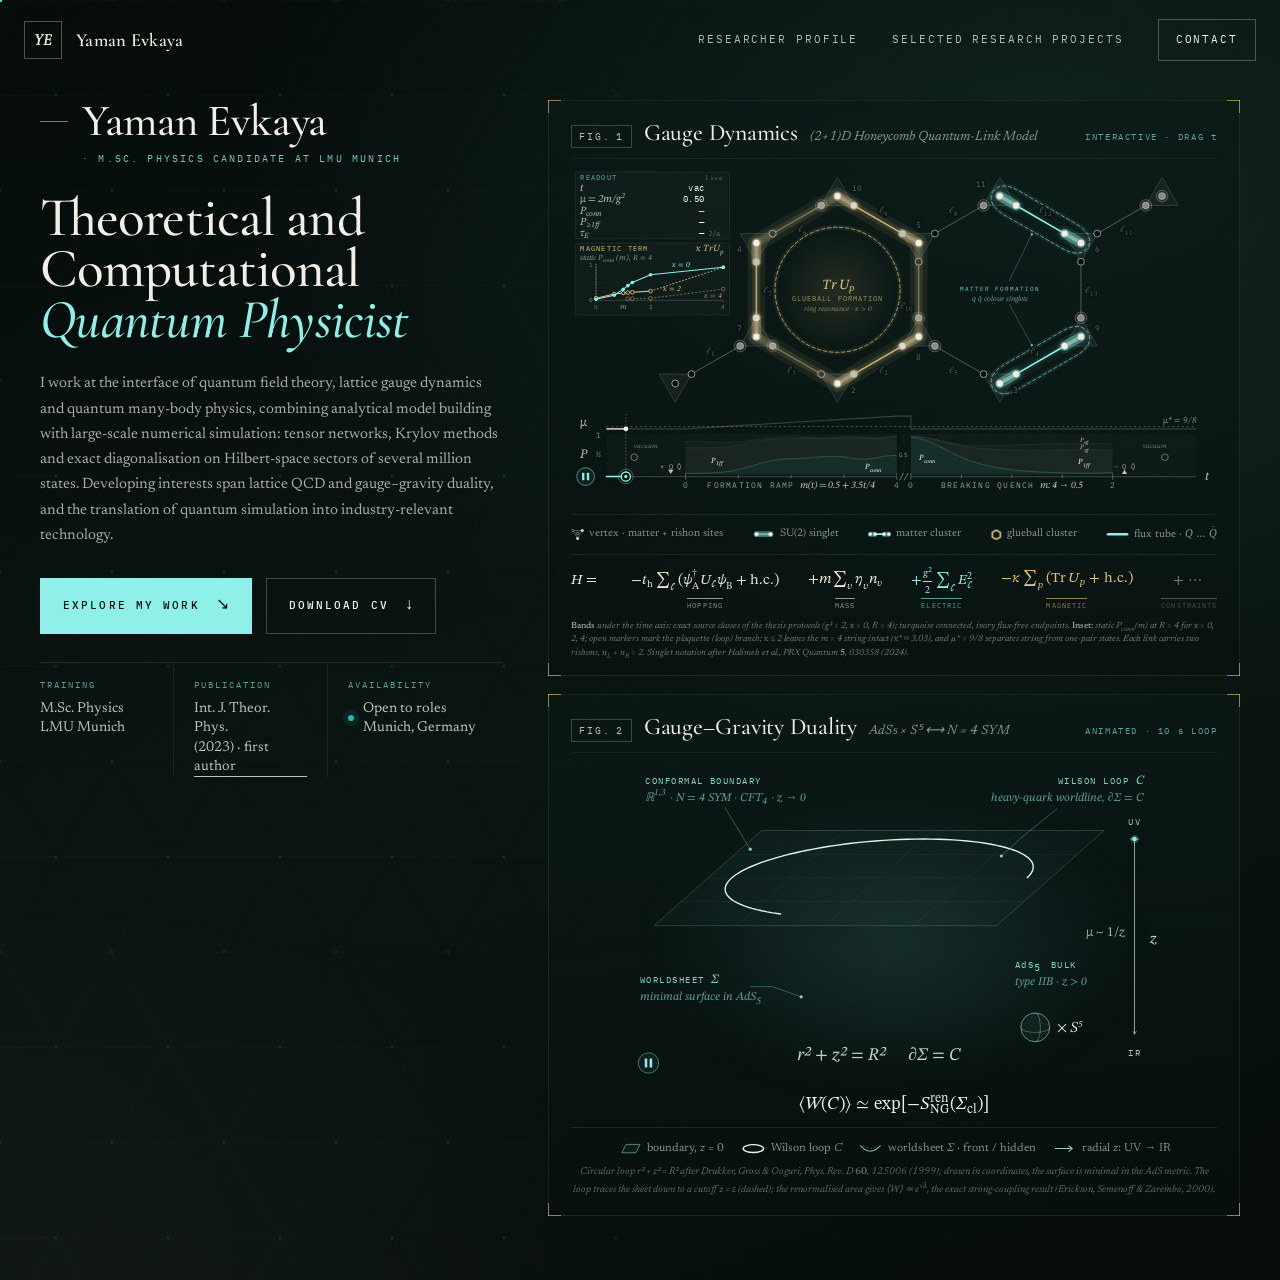
==== commit 4d7e86e7: "Fig. 1 layout tidy, Fig. 2 worldsheet animation" ====
--- a/index.html
+++ b/index.html
@@ -25,7 +25,7 @@
     <link rel="icon" href="assets/images/favicon.svg" type="image/svg+xml" />
     <link rel="icon" href="assets/images/favicon-32.png" type="image/png" sizes="32x32" />
     <link rel="apple-touch-icon" href="assets/images/apple-touch-icon.png" />
-    <link rel="stylesheet" href="styles.css?v=20261108-7" />
+    <link rel="stylesheet" href="styles.css?v=20261108-9" />
     <script type="application/ld+json">
       {
         "@context": "https://schema.org",
@@ -144,6 +144,8 @@
      Projection (174x+52y, -46y+166z). Visibility uses the surface normal
      and camera direction. Reference: hep-th/9904191, Eq. (3.16). -->
 <defs>
+<clipPath id="ads-clip-f"><rect id="ads-clip-fr" x="0" y="0" width="640" height="400"/></clipPath>
+<clipPath id="ads-clip-b"><rect id="ads-clip-br" x="0" y="0" width="640" height="400"/></clipPath>
 <linearGradient id="ads-sheet" x1="0" y1="0" x2=".7" y2="1"><stop stop-color="#bdeee0" stop-opacity=".018"/><stop offset=".45" stop-color="#78cdbd" stop-opacity=".13"/><stop offset="1" stop-color="#289a90" stop-opacity=".05"/></linearGradient>
 <marker id="ads-arrow" viewBox="0 0 8 8" refX="6" refY="4" markerWidth="6" markerHeight="6" orient="auto"><path d="M1 1L6 4L1 7" fill="none" stroke="#a0c6b7" stroke-width="1"/></marker>
 </defs>
@@ -152,7 +154,9 @@
 .ads-svg .ads-secondary{fill:#94b3a3;font-size:16px}
 .ads-svg .ads-math{font-style:italic}
 .ads-svg .ads-plane{fill:#8fd5c0;fill-opacity:.025;stroke:#7aaf9e;stroke-opacity:.35;stroke-width:.9}
-.ads-svg .ads-slice{fill:#8fd5c0;fill-opacity:.012;stroke:#7aaf9e;stroke-opacity:.16;stroke-width:.7;stroke-dasharray:3 5}
+.ads-svg .ads-slice{fill:none;stroke:#8ff0ea;stroke-opacity:.8;stroke-width:1;stroke-dasharray:3 4}
+.ads-svg .ads-zdot{fill:#8ff0ea;fill-opacity:.95;stroke:#8ff0ea;stroke-opacity:.25;stroke-width:4}
+.ads-svg .ads-result{fill:#d5f8e9;fill-opacity:0;font-size:17px;font-style:italic}
 .ads-svg .ads-plane-grid{fill:none;stroke:#7aaf9e;stroke-opacity:.14;stroke-width:.65}
 .ads-svg .ads-outline{fill:url(#ads-sheet);stroke:#91d1bc;stroke-opacity:.5;stroke-width:.95}
 .ads-svg .ads-mesh-front{fill:none;stroke:#96d8c5;stroke-opacity:.63;stroke-width:.85}
@@ -175,7 +179,7 @@
 </style>
 <path class="ads-plane" d="M36.72 194.12L163.60 81.88L567.28 81.88L440.40 194.12Z"/>
 <path class="ads-plane-grid" d="M134.16 194.12L261.04 81.88M238.56 194.12L365.44 81.88M342.96 194.12L469.84 81.88M68.96 165.60L472.64 165.60M100.16 138.00L503.84 138.00M131.36 110.40L535.04 110.40"/>
-<path class="ads-outline" d="M120.45 152.21L120.47 149.91L120.99 147.56L122.01 145.20L123.52 142.81L125.52 140.41L128.00 138.00L130.96 135.59L134.39 133.19L138.28 130.80L142.61 128.44L147.39 126.09L152.59 123.79L158.19 121.52L164.19 119.29L170.57 117.12L177.31 115.00L184.39 112.95L191.80 110.96L199.50 109.05L207.49 107.22L215.73 105.47L224.21 103.82L232.91 102.25L241.79 100.79L250.84 99.42L260.03 98.16L269.34 97.01L278.73 95.98L288.19 95.06L297.69 94.25L307.19 93.57L316.69 93.01L326.14 92.57L335.53 92.25L344.82 92.06L354.00 92.00L363.04 92.06L371.90 92.25L380.58 92.57L389.04 93.01L397.26 93.57L405.22 94.25L412.90 95.06L420.28 95.98L427.33 97.01L434.03 98.16L440.38 99.42L446.34 100.79L451.91 102.25L457.07 103.82L461.81 105.47L466.10 107.22L469.95 109.05L473.33 110.96L476.25 112.95L478.69 115.00L480.64 117.12L482.11 119.29L483.08 121.52L483.55 123.79L483.53 126.09L483.39 132.62L482.97 139.16L482.27 145.69L481.29 152.21L480.04 158.71L479.53 161.00L478.01 167.45L476.21 173.85L474.15 180.20L471.82 186.48L469.23 192.69L468.29 194.88L465.46 200.96L462.37 206.95L459.04 212.83L455.47 218.60L454.18 220.64L450.40 226.23L446.40 231.68L442.17 236.99L440.60 238.88L436.20 243.98L431.60 248.91L426.79 253.68L425.04 255.38L420.11 259.90L415.00 264.23L413.08 265.79L407.89 269.85L402.53 273.71L400.52 275.12L395.12 278.70L392.96 280.02L387.55 283.30L382.00 286.35L379.88 287.51L374.36 290.25L372.19 291.31L369.83 292.36L364.55 294.70L362.21 295.65L357.03 297.67L354.74 298.52L352.30 299.36L347.49 300.97L345.16 301.70L342.71 302.41L338.34 303.62L336.05 304.23L333.67 304.82L331.21 305.39L328.66 305.93L325.42 306.60L323.11 307.05L320.75 307.47L318.34 307.87L315.89 308.24L313.39 308.58L310.87 308.89L308.32 309.17L305.75 309.42L303.17 309.64L300.59 309.83L298.01 309.98L295.45 310.10L292.90 310.19L290.38 310.24L287.89 310.25L285.43 310.24L283.03 310.19L280.67 310.10L278.37 309.98L275.10 309.78L272.56 309.61L270.10 309.39L267.73 309.15L265.45 308.86L261.06 308.28L258.62 307.93L256.30 307.53L251.47 306.61L249.05 306.13L246.76 305.61L241.57 304.33L239.24 303.72L233.94 302.14L231.60 301.43L229.45 300.67L223.92 298.73L218.50 296.53L216.26 295.62L210.83 293.12L208.69 292.11L203.28 289.31L201.29 288.19L195.93 285.10L190.73 281.79L188.83 280.50L183.72 276.90L178.79 273.10L177.06 271.64L172.25 267.57L167.65 263.30L163.24 258.83L161.71 257.17L157.48 252.47L153.46 247.59L149.68 242.54L146.14 237.33L144.86 235.44L141.52 230.03L138.44 224.49L135.60 218.81L133.02 213.01L132.11 210.92L129.78 204.97L127.72 198.93L125.93 192.78L124.40 186.55L123.94 184.33L122.68 178.01L121.71 171.63L121.01 165.20L120.59 158.72Z"/>
+<g id="ads-sheet-b" class="ads-sheet-b" clip-path="url(#ads-clip-b)">
 <path class="ads-mesh-back" d="M477.28 169.91L477.37 167.23L476.76 164.61L475.46 162.05L473.48 159.56L470.82 157.16L467.50 154.85L463.52 152.64L458.90 150.55L453.67 148.57L447.83 146.73L441.43 145.02L434.47 143.45L426.98 142.03L419.01 140.76L410.57 139.65L401.71 138.71L392.45 137.93L382.83 137.32L372.90 136.88L362.68 136.62L352.23 136.53L341.58 136.62L330.77 136.88L319.85 137.32L308.85 137.93L297.83 138.71L286.83 139.65L275.89 140.76L265.05 142.03L254.35 143.45L243.85 145.02L233.57 146.73L223.56 148.57L213.86 150.55L204.52 152.64L195.55 154.85L187.01 157.16L178.92 159.56L171.31 162.05L164.22 164.61L157.68 167.23L151.70 169.91L146.32 172.64L141.55 175.40L137.41 178.17L133.93 180.96L131.11 183.75L128.96 186.53L127.49 189.29L126.72 192.01L126.63 194.69L127.24 197.32"/>
 <path class="ads-mesh-back" d="M458.46 213.54L459.15 211.09L459.23 208.69L458.68 206.33L457.52 204.04L455.74 201.81L453.36 199.65L450.38 197.58L446.81 195.61L442.67 193.73L437.98 191.96L432.75 190.30L427.01 188.77L420.77 187.36L414.06 186.09L406.91 184.95L399.34 183.96L391.39 183.11L383.09 182.41L374.47 181.87L365.56 181.48L356.41 181.24L347.03 181.16L337.48 181.24L327.79 181.48L318.00 181.87L308.14 182.41L298.26 183.11L288.40 183.96L278.59 184.95L268.87 186.09L259.28 187.36L249.86 188.77L240.65 190.30L231.67 191.96L222.98 193.73L214.60 195.61L206.56 197.58L198.90 199.65L191.65 201.81L184.83 204.04L178.47 206.33L172.60 208.69L167.25 211.09L162.42 213.54L158.14 216.01L154.44 218.50L151.31 221.00L148.78 223.50L146.86 225.99L145.54 228.46L144.85 230.91L144.77 233.31L145.32 235.67L146.48 237.96L148.26 240.19"/>
 <path class="ads-mesh-back" d="M427.10 253.34L428.67 251.30L429.75 249.28L430.32 247.29L430.38 245.33L429.93 243.41L428.98 241.53L427.53 239.71L425.59 237.95L423.15 236.26L420.24 234.65L416.86 233.11L413.03 231.67L408.76 230.32L404.07 229.06L398.97 227.92L393.49 226.88L387.66 225.95L381.48 225.14L374.99 224.44L368.21 223.87L361.17 223.43L353.90 223.11L346.42 222.92L338.77 222.85L330.97 222.92L323.06 223.11L315.06 223.43L307.02 223.87L298.95 224.44L290.89 225.14L282.88 225.95L274.95 226.88L267.12 227.92L259.43 229.06L251.90 230.32L244.58 231.67L237.48 233.11L230.64 234.65L224.07 236.26L217.82 237.95L211.90 239.71L206.33 241.53L201.14 243.41L196.35 245.33L191.97 247.29L188.03 249.28L184.54 251.30L181.51 253.34L178.96 255.38L176.90 257.42L175.33 259.46L174.25 261.47L173.68 263.47L173.62 265.43L174.07 267.35L175.02 269.23L176.47 271.05L178.41 272.81"/>
@@ -193,6 +197,9 @@
 <path class="ads-mesh-back" d="M272.92 309.60L275.76 309.67L278.62 309.59L281.50 309.38L284.40 309.03L287.31 308.54L290.23 307.90L293.17 307.13L296.11 306.23L299.05 305.18L302.00 304.00"/>
 <path class="ads-mesh-back" d="M303.10 309.67L302.98 309.59L302.86 309.38L302.74 309.03L302.61 308.54L302.49 307.90L302.37 307.13L302.25 306.23L302.12 305.18L302.00 304.00"/>
 <path class="ads-mesh-back" d="M336.05 304.23L333.05 304.89L330.02 305.42L326.96 305.81L323.89 306.06L320.79 306.18L317.68 306.16L314.56 306.00L311.43 305.70L308.29 305.27L305.15 304.70L302.00 304.00"/>
+</g>
+<g id="ads-sheet-f" class="ads-sheet-f" clip-path="url(#ads-clip-f)">
+<path class="ads-outline" d="M120.45 152.21L120.47 149.91L120.99 147.56L122.01 145.20L123.52 142.81L125.52 140.41L128.00 138.00L130.96 135.59L134.39 133.19L138.28 130.80L142.61 128.44L147.39 126.09L152.59 123.79L158.19 121.52L164.19 119.29L170.57 117.12L177.31 115.00L184.39 112.95L191.80 110.96L199.50 109.05L207.49 107.22L215.73 105.47L224.21 103.82L232.91 102.25L241.79 100.79L250.84 99.42L260.03 98.16L269.34 97.01L278.73 95.98L288.19 95.06L297.69 94.25L307.19 93.57L316.69 93.01L326.14 92.57L335.53 92.25L344.82 92.06L354.00 92.00L363.04 92.06L371.90 92.25L380.58 92.57L389.04 93.01L397.26 93.57L405.22 94.25L412.90 95.06L420.28 95.98L427.33 97.01L434.03 98.16L440.38 99.42L446.34 100.79L451.91 102.25L457.07 103.82L461.81 105.47L466.10 107.22L469.95 109.05L473.33 110.96L476.25 112.95L478.69 115.00L480.64 117.12L482.11 119.29L483.08 121.52L483.55 123.79L483.53 126.09L483.39 132.62L482.97 139.16L482.27 145.69L481.29 152.21L480.04 158.71L479.53 161.00L478.01 167.45L476.21 173.85L474.15 180.20L471.82 186.48L469.23 192.69L468.29 194.88L465.46 200.96L462.37 206.95L459.04 212.83L455.47 218.60L454.18 220.64L450.40 226.23L446.40 231.68L442.17 236.99L440.60 238.88L436.20 243.98L431.60 248.91L426.79 253.68L425.04 255.38L420.11 259.90L415.00 264.23L413.08 265.79L407.89 269.85L402.53 273.71L400.52 275.12L395.12 278.70L392.96 280.02L387.55 283.30L382.00 286.35L379.88 287.51L374.36 290.25L372.19 291.31L369.83 292.36L364.55 294.70L362.21 295.65L357.03 297.67L354.74 298.52L352.30 299.36L347.49 300.97L345.16 301.70L342.71 302.41L338.34 303.62L336.05 304.23L333.67 304.82L331.21 305.39L328.66 305.93L325.42 306.60L323.11 307.05L320.75 307.47L318.34 307.87L315.89 308.24L313.39 308.58L310.87 308.89L308.32 309.17L305.75 309.42L303.17 309.64L300.59 309.83L298.01 309.98L295.45 310.10L292.90 310.19L290.38 310.24L287.89 310.25L285.43 310.24L283.03 310.19L280.67 310.10L278.37 309.98L275.10 309.78L272.56 309.61L270.10 309.39L267.73 309.15L265.45 308.86L261.06 308.28L258.62 307.93L256.30 307.53L251.47 306.61L249.05 306.13L246.76 305.61L241.57 304.33L239.24 303.72L233.94 302.14L231.60 301.43L229.45 300.67L223.92 298.73L218.50 296.53L216.26 295.62L210.83 293.12L208.69 292.11L203.28 289.31L201.29 288.19L195.93 285.10L190.73 281.79L188.83 280.50L183.72 276.90L178.79 273.10L177.06 271.64L172.25 267.57L167.65 263.30L163.24 258.83L161.71 257.17L157.48 252.47L153.46 247.59L149.68 242.54L146.14 237.33L144.86 235.44L141.52 230.03L138.44 224.49L135.60 218.81L133.02 213.01L132.11 210.92L129.78 204.97L127.72 198.93L125.93 192.78L124.40 186.55L123.94 184.33L122.68 178.01L121.71 171.63L121.01 165.20L120.59 158.72Z"/>
 <path class="ads-mesh-front" d="M470.07 180.96L472.89 178.17L475.04 175.40L476.51 172.64L477.28 169.91"/>
 <path class="ads-mesh-front" d="M127.24 197.32L128.54 199.88L130.52 202.37L133.18 204.77L136.50 207.08L140.48 209.29L145.10 211.38L150.33 213.35L156.17 215.20L162.57 216.91L169.53 218.48L177.02 219.90L184.99 221.17L193.43 222.28L202.29 223.22L211.55 224.00L221.17 224.61L231.10 225.05L241.32 225.31L251.77 225.40L262.42 225.31L273.23 225.05L284.15 224.61L295.15 224.00L306.17 223.22L317.17 222.28L328.11 221.17L338.95 219.90L349.65 218.48L360.15 216.91L370.43 215.20L380.44 213.35L390.14 211.38L399.48 209.29L408.45 207.08L416.99 204.77L425.08 202.37L432.69 199.88L439.78 197.32L446.32 194.69L452.30 192.01L457.68 189.29L462.45 186.53L466.59 183.75L470.07 180.96"/>
 <path class="ads-mesh-front" d="M452.69 221.00L455.22 218.50L457.14 216.01L458.46 213.54"/>
@@ -206,7 +213,9 @@
 <path class="ads-mesh-front" d="M198.78 181.75L198.82 186.47L198.94 191.15L199.15 195.79L199.45 200.39L199.83 204.93L200.29 209.41L200.83 213.84L201.46 218.21L202.17 222.51L202.96 226.74L203.83 230.90L204.78 234.99L205.81 238.99L206.92 242.92L208.10 246.75L209.37 250.50L210.71 254.16L212.12 257.72L213.60 261.19L215.16 264.55L216.79 267.81L218.49 270.97L220.26 274.01L222.09 276.95L223.99 279.77L225.95 282.48L227.97 285.07L230.06 287.53L232.20 289.88L234.40 292.10L236.66 294.20L238.97 296.17L241.33 298.01L243.74 299.72L246.19 301.30L248.70 302.75L251.24 304.06L253.83 305.23L256.46 306.27L259.12 307.17L261.82 307.94L264.55 308.56L267.31 309.05L270.10 309.39L272.92 309.60"/>
 <path class="ads-mesh-front" d="M306.31 181.75L306.31 186.47L306.31 191.15L306.30 195.79L306.29 200.39L306.27 204.93L306.25 209.41L306.23 213.84L306.20 218.21L306.17 222.51L306.14 226.74L306.10 230.90L306.06 234.99L306.02 238.99L305.97 242.92L305.92 246.75L305.87 250.50L305.82 254.16L305.76 257.72L305.69 261.19L305.63 264.55L305.56 267.81L305.49 270.97L305.42 274.01L305.34 276.95L305.26 279.77L305.18 282.48L305.09 285.07L305.01 287.53L304.92 289.88L304.83 292.10L304.73 294.20L304.63 296.17L304.54 298.01L304.44 299.72L304.33 301.30L304.23 302.75L304.12 304.06L304.01 305.23L303.90 306.27L303.79 307.17L303.68 307.94L303.57 308.56L303.45 309.05L303.33 309.39L303.22 309.60L303.10 309.67"/>
 <path class="ads-mesh-front" d="M412.20 165.04L412.16 169.77L412.02 174.47L411.80 179.14L411.49 183.78L411.08 188.39L410.59 192.95L410.01 197.47L409.34 201.93L408.58 206.35L407.74 210.71L406.81 215.01L405.80 219.25L404.70 223.42L403.51 227.52L402.25 231.55L400.90 235.51L399.47 239.38L397.96 243.17L396.37 246.88L394.71 250.49L392.97 254.02L391.16 257.45L389.27 260.78L387.31 264.01L385.29 267.14L383.19 270.17L381.03 273.08L378.81 275.89L376.52 278.58L374.17 281.16L371.76 283.62L369.30 285.97L366.78 288.19L364.20 290.29L361.58 292.27L358.91 294.12L356.19 295.84L353.43 297.43L350.62 298.90L347.78 300.23L344.90 301.43L341.98 302.50L339.03 303.43L336.05 304.23"/>
-<path class="ads-contour" d="M476.00 138.00L478.48 135.59L480.48 133.19L481.99 130.80L483.01 128.44L483.53 126.09L483.55 123.79L483.08 121.52L482.11 119.29L480.64 117.12L478.69 115.00L476.25 112.95L473.33 110.96L469.95 109.05L466.10 107.22L461.81 105.47L457.07 103.82L451.91 102.25L446.34 100.79L440.38 99.42L434.03 98.16L427.33 97.01L420.28 95.98L412.90 95.06L405.22 94.25L397.26 93.57L389.04 93.01L380.58 92.57L371.90 92.25L363.04 92.06L354.00 92.00L344.82 92.06L335.53 92.25L326.14 92.57L316.69 93.01L307.19 93.57L297.69 94.25L288.19 95.06L278.73 95.98L269.34 97.01L260.03 98.16L250.84 99.42L241.79 100.79L232.91 102.25L224.21 103.82L215.73 105.47L207.49 107.22L199.50 109.05L191.80 110.96L184.39 112.95L177.31 115.00L170.57 117.12L164.19 119.29L158.19 121.52L152.59 123.79L147.39 126.09L142.61 128.44L138.28 130.80L134.39 133.19L130.96 135.59L128.00 138.00L125.52 140.41L123.52 142.81L122.01 145.20L120.99 147.56L120.47 149.91L120.45 152.21L120.92 154.48L121.89 156.71L123.36 158.88L125.31 161.00L127.75 163.05L130.67 165.04L134.05 166.95L137.90 168.78L142.19 170.53L146.93 172.18L152.09 173.75L157.66 175.21L163.62 176.58L169.97 177.84L176.67 178.99L183.72 180.02L191.10 180.94L198.78 181.75L206.74 182.43L214.96 182.99L223.42 183.43L232.10 183.75L240.96 183.94L250.00 184.00L259.18 183.94L268.47 183.75L277.86 183.43L287.31 182.99L296.81 182.43L306.31 181.75L315.81 180.94L325.27 180.02L334.66 178.99L343.97 177.84L353.16 176.58L362.21 175.21L371.09 173.75L379.79 172.18L388.27 170.53L396.51 168.78L404.50 166.95L412.20 165.04L419.61 163.05L426.69 161.00L433.43 158.88L439.81 156.71L445.81 154.48L451.41 152.21L456.61 149.91L461.39 147.56L465.72 145.20L469.61 142.81L473.04 140.41L476.00 138.00Z"/>
+</g>
+<path id="ads-slice" class="ads-slice" d=""/>
+<path id="ads-contour" class="ads-contour" pathLength="1" d="M476.00 138.00L478.48 135.59L480.48 133.19L481.99 130.80L483.01 128.44L483.53 126.09L483.55 123.79L483.08 121.52L482.11 119.29L480.64 117.12L478.69 115.00L476.25 112.95L473.33 110.96L469.95 109.05L466.10 107.22L461.81 105.47L457.07 103.82L451.91 102.25L446.34 100.79L440.38 99.42L434.03 98.16L427.33 97.01L420.28 95.98L412.90 95.06L405.22 94.25L397.26 93.57L389.04 93.01L380.58 92.57L371.90 92.25L363.04 92.06L354.00 92.00L344.82 92.06L335.53 92.25L326.14 92.57L316.69 93.01L307.19 93.57L297.69 94.25L288.19 95.06L278.73 95.98L269.34 97.01L260.03 98.16L250.84 99.42L241.79 100.79L232.91 102.25L224.21 103.82L215.73 105.47L207.49 107.22L199.50 109.05L191.80 110.96L184.39 112.95L177.31 115.00L170.57 117.12L164.19 119.29L158.19 121.52L152.59 123.79L147.39 126.09L142.61 128.44L138.28 130.80L134.39 133.19L130.96 135.59L128.00 138.00L125.52 140.41L123.52 142.81L122.01 145.20L120.99 147.56L120.47 149.91L120.45 152.21L120.92 154.48L121.89 156.71L123.36 158.88L125.31 161.00L127.75 163.05L130.67 165.04L134.05 166.95L137.90 168.78L142.19 170.53L146.93 172.18L152.09 173.75L157.66 175.21L163.62 176.58L169.97 177.84L176.67 178.99L183.72 180.02L191.10 180.94L198.78 181.75L206.74 182.43L214.96 182.99L223.42 183.43L232.10 183.75L240.96 183.94L250.00 184.00L259.18 183.94L268.47 183.75L277.86 183.43L287.31 182.99L296.81 182.43L306.31 181.75L315.81 180.94L325.27 180.02L334.66 178.99L343.97 177.84L353.16 176.58L362.21 175.21L371.09 173.75L379.79 172.18L388.27 170.53L396.51 168.78L404.50 166.95L412.20 165.04L419.61 163.05L426.69 161.00L433.43 158.88L439.81 156.71L445.81 154.48L451.41 152.21L456.61 149.91L461.39 147.56L465.72 145.20L469.61 142.81L473.04 140.41L476.00 138.00Z"/>
 <g>
 <text x="26" y="27" class="ads-cap">CONFORMAL BOUNDARY</text>
 <text x="26" y="47" class="ads-caps">ℝ<tspan class="ads-sup" dy="-7">1,3</tspan><tspan dy="7"> </tspan> · <tspan class="ads-math">N</tspan> = 4 SYM · CFT<tspan class="ads-sub" dy="4">4</tspan><tspan dy="-4"> </tspan> · <tspan class="ads-math">z</tspan> → 0</text>
@@ -221,20 +230,23 @@
 <text x="462" y="264" class="ads-caps">type IIB · <tspan class="ads-math">z</tspan> &gt; 0</text>
 <path class="ads-radial" d="M603 92V322" marker-end="url(#ads-arrow)"/>
 <path class="ads-radial" d="M598 92H608"/>
+<circle id="ads-zdot" class="ads-zdot" cx="603" cy="92" r="2.6"/>
 <text x="603" y="76" text-anchor="middle" class="ads-axis">UV</text>
 <text x="603" y="348" text-anchor="middle" class="ads-axis">IR</text>
 <text x="621" y="214" class="ads-math">z</text>
 <text x="592" y="206" text-anchor="end" class="ads-secondary" font-size="13">μ ~ 1/<tspan class="ads-math">z</tspan></text>
 <text x="302" y="353" text-anchor="middle" class="ads-relation">r² + z² = R²<tspan dx="26">∂Σ = C</tspan></text>
+<text id="ads-result" x="302" y="378" text-anchor="middle" class="ads-result"><tspan class="ads-math">S</tspan><tspan class="ads-sub" dy="4">NG</tspan><tspan dy="-4"> </tspan><tspan class="ads-sup" dy="-7">ren</tspan><tspan dy="7"> </tspan>(Σ) = −√<tspan class="ads-math">λ</tspan><tspan dx="18">⟹</tspan><tspan dx="18">⟨<tspan class="ads-math">W</tspan>(<tspan class="ads-math">C</tspan>)⟩ ≃ e</tspan><tspan class="ads-sup" dy="-7">√λ</tspan><tspan dy="7"> </tspan></text>
 </g>
-<g transform="translate(486 314)" aria-label="internal five-sphere">
+<g transform="translate(486 314)" aria-label="internal five-sphere"><g class="ads-s5-spin">
 <circle class="ads-s5" r="17"/>
 <path class="ads-s5-mesh ads-s5-back" d="M-17 0A17 6 0 0 1 17 0"/>
 <path class="ads-s5-mesh" d="M-17 0A17 6 0 0 0 17 0"/>
 <path class="ads-s5-mesh ads-s5-back" d="M0 -17A6 17 0 0 0 0 17"/>
 <path class="ads-s5-mesh" d="M0 -17A6 17 0 0 1 0 17"/>
-</g>
+</g></g>
 <text x="512" y="320" class="ads-math">× S<tspan class="ads-sup" dy="-7">5</tspan><tspan dy="7"> </tspan></text>
+<g id="ads-play" class="ads-play" role="button" tabindex="0" aria-label="Pause the animation"><circle class="ads-play-ring" cx="30" cy="356" r="12"/><g class="ads-ic-pause"><rect x="25.6" y="350.6" width="3" height="10.8" rx="0.6"/><rect x="31.4" y="350.6" width="3" height="10.8" rx="0.6"/></g><path class="ads-ic-play" d="M26.4 350.3 L37 356 L26.4 361.7 Z"/></g>
 </svg>
               </div>
               <figcaption class="holography-caption">
@@ -249,7 +261,7 @@
                   <li><svg viewBox="0 0 26 12" aria-hidden="true"><path d="M2 2.5 Q13 15 24 2.5" class="ads-lg-mesh"/><path d="M5 2.5 Q13 9 21 2.5" class="ads-lg-mesh ads-lg-back"/></svg><span>worldsheet <i>Σ</i> · front / hidden</span></li>
                   <li><svg viewBox="0 0 26 12" aria-hidden="true"><path d="M3 6 H21 M17.5 2.8 L21.5 6 L17.5 9.2" class="ads-lg-rad"/></svg><span>radial <i>z</i>: UV → IR</span></li>
                 </ul>
-                <p class="f1-note">Circular loop <i>r</i>² + <i>z</i>² = <i>R</i>² after Drukker, Gross &amp; Ooguri, Phys. Rev. D <b>60</b>, 125006 (1999); drawn in coordinates, the surface is minimal in the AdS metric.</p>
+                <p class="f1-note">Circular loop <i>r</i>² + <i>z</i>² = <i>R</i>² after Drukker, Gross &amp; Ooguri, Phys. Rev. D <b>60</b>, 125006 (1999); drawn in coordinates, the surface is minimal in the AdS metric. The loop traces the sheet down to a cutoff <i>z</i> = <i>ε</i> (dashed); the renormalised area gives ⟨<i>W</i>⟩ ≃ e<sup>√λ</sup>, the exact strong-coupling result (Erickson, Semenoff &amp; Zarembo, 2000).</p>
               </figcaption>
             </figure>
 
@@ -586,6 +598,6 @@
     </footer>
 
     <script src="assets/js/fig1.js?v=13" defer></script>
-    <script src="script.js?v=20261108-5"></script>
+    <script src="script.js?v=20261108-9"></script>
   </body>
 </html>
--- a/styles.css
+++ b/styles.css
@@ -1572,4 +1572,18 @@
 .footer-grid .footer-meta a { color: #becac4; font-size: inherit; text-decoration: underline; text-decoration-color: rgba(190, 202, 196, 0.45); text-underline-offset: 2px; }
 .footer-grid .footer-meta a:hover { color: var(--mint); text-decoration-color: currentColor; }
 .dialog-note { margin: 0; color: var(--ink-soft); font-family: var(--text); font-size: 0.9rem; font-style: italic; }
+/* ---- Fig. 2: the internal S⁵ turns slowly clockwise ---- */
+.ads-svg .ads-s5-spin { transform-box: fill-box; transform-origin: center; }
+.ads-svg.ads-playing .ads-s5-spin { animation: ads-spin 14s linear infinite; }
+@keyframes ads-spin { to { transform: rotate(360deg); } }
+.ads-svg .ads-play { cursor: pointer; outline: none; }
+.ads-svg .ads-play-ring { fill: rgba(143, 240, 234, 0.06); stroke: rgba(143, 240, 234, 0.55); stroke-width: 0.9; transition: fill 160ms ease; }
+.ads-svg .ads-play:hover .ads-play-ring, .ads-svg .ads-play:focus-visible .ads-play-ring { fill: rgba(143, 240, 234, 0.16); }
+.ads-svg .ads-ic-pause rect, .ads-svg .ads-ic-play { fill: #8ff0ea; }
+.ads-svg .ads-ic-play { display: none; }
+.ads-svg:not(.ads-playing) .ads-ic-play { display: inline; }
+.ads-svg:not(.ads-playing) .ads-ic-pause { display: none; }
+html:not(.js) .ads-svg .ads-play { display: none; }
+.holography-panel .diagram-header::after { margin-left: auto; color: rgba(143, 240, 234, 0.62); content: "ANIMATED · 10 s LOOP";
+  font-family: var(--mono); font-size: 0.56rem; letter-spacing: 0.18em; text-transform: none; white-space: nowrap; }
 /* ===== END DESIGN SYSTEM v4 ===== */
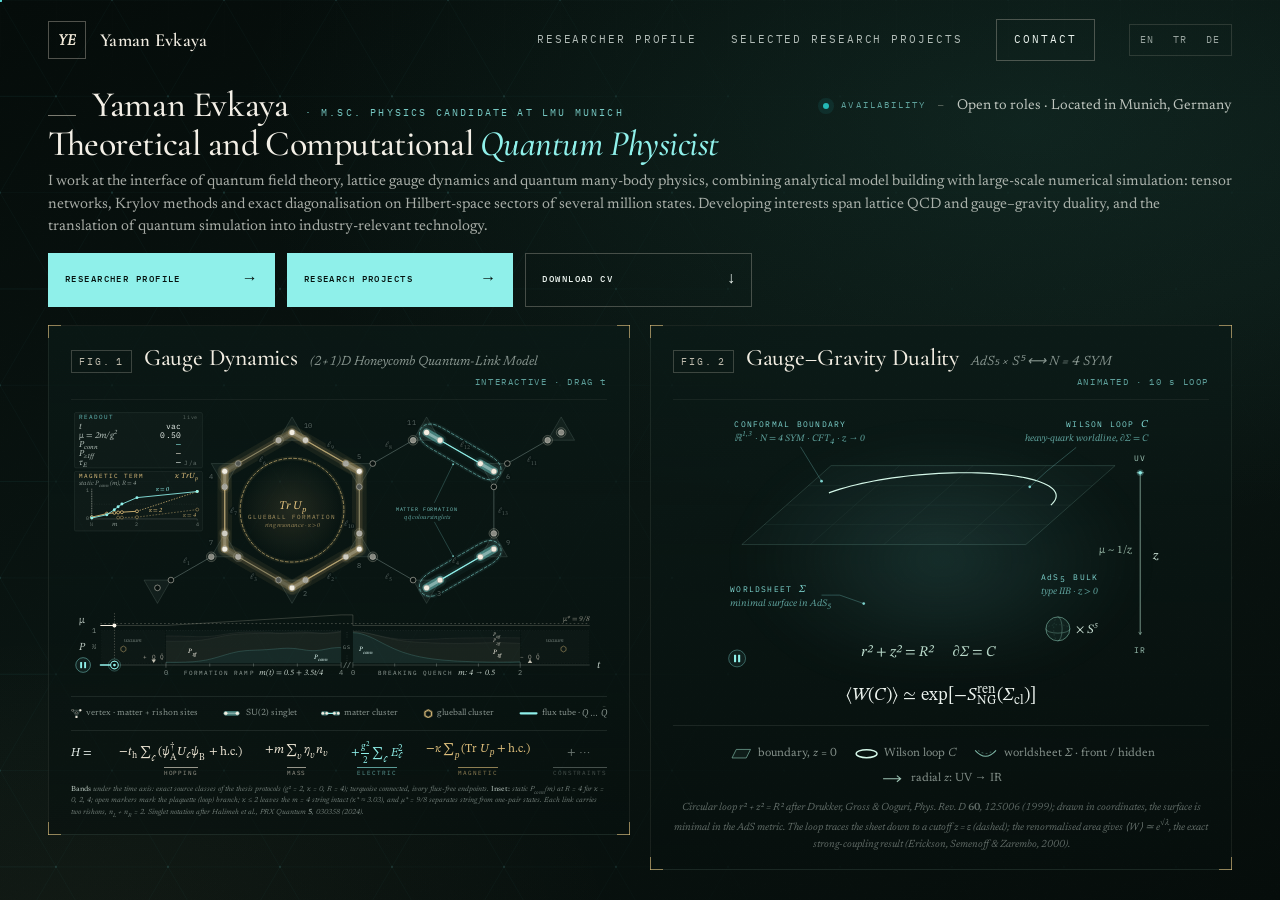
==== commit 21b68037: "One-screen landing with EN/TR/DE pages and language switch" ====
--- a/index.html
+++ b/index.html
@@ -17,6 +17,10 @@
     />
     <meta property="og:url" content="https://yevkaya.com/" />
     <meta property="og:image" content="https://yevkaya.com/assets/images/social-card.png" />
+    <link rel="alternate" hreflang="en" href="https://yevkaya.com/" />
+    <link rel="alternate" hreflang="tr" href="https://yevkaya.com/tr/" />
+    <link rel="alternate" hreflang="de" href="https://yevkaya.com/de/" />
+    <link rel="alternate" hreflang="x-default" href="https://yevkaya.com/" />
     <link rel="canonical" href="https://yevkaya.com/" />
     <meta property="og:image:width" content="1200" />
     <meta property="og:image:height" content="630" />
@@ -25,7 +29,7 @@
     <link rel="icon" href="assets/images/favicon.svg" type="image/svg+xml" />
     <link rel="icon" href="assets/images/favicon-32.png" type="image/png" sizes="32x32" />
     <link rel="apple-touch-icon" href="assets/images/apple-touch-icon.png" />
-    <link rel="stylesheet" href="styles.css?v=20261108-9" />
+    <link rel="stylesheet" href="styles.css?v=20261109-1" />
     <script type="application/ld+json">
       {
         "@context": "https://schema.org",
@@ -68,6 +72,7 @@
         <a href="#profile">Researcher Profile</a>
         <a href="#work">Selected Research Projects</a>
         <a class="nav-cta" href="#contact" data-contact aria-haspopup="dialog">Contact</a>
+        <div class="lang-switch" aria-label="Language"><a href="./" lang="en" hreflang="en" aria-current="page">EN</a><a href="tr/" lang="tr" hreflang="tr">TR</a><a href="de/" lang="de" hreflang="de">DE</a></div>
       </nav>
     </header>
 
@@ -90,16 +95,13 @@
               simulation into industry-relevant technology.
             </p>
             <div class="hero-actions">
-              <a class="button button-primary" href="#explore" data-explore aria-haspopup="dialog">Explore my work <span aria-hidden="true">↘</span></a>
+              <a class="button button-primary" href="#profile">Researcher profile <span aria-hidden="true">→</span></a>
+              <a class="button button-primary" href="#work">Research projects <span aria-hidden="true">→</span></a>
               <a class="button button-ghost" href="assets/documents/Yaman-Evkaya-CV.pdf" target="_blank" rel="noopener">
                 Download CV <span aria-hidden="true">↓</span>
               </a>
             </div>
-            <dl class="hero-ledger">
-              <div><dt>Training</dt><dd>M.Sc. Physics<br>LMU Munich</dd></div>
-              <div><dt>Publication</dt><dd><a href="https://doi.org/10.1007/s10773-023-05498-3" target="_blank" rel="noopener">Int. J. Theor. Phys.<br>(2023) · first author</a></dd></div>
-              <div><dt>Availability</dt><dd><span class="signal-dot" aria-hidden="true"></span><span>Open to roles<br>Munich, Germany</span></dd></div>
-            </dl>
+            <p class="hero-status"><span class="signal-dot" aria-hidden="true"></span><span class="hero-status-k">Availability</span><span>Open to roles · Located in Munich, Germany</span></p>
           </div>
 
           <div class="hero-theory-visual reveal" aria-label="Research schematics: finite gauge dynamics and holography">
@@ -273,28 +275,6 @@
         </div>
       </section>
 
-      <dialog class="explore-dialog" id="explore-dialog" aria-labelledby="explore-title">
-        <button class="dialog-close" type="button" data-dialog-close aria-label="Close">×</button>
-        <div class="explore-inner">
-          <p class="kicker">Explore</p>
-          <h2 id="explore-title">Where would you like to go?</h2>
-          <div class="explore-options">
-            <a class="explore-card" href="#profile">
-              <span class="explore-index">01</span>
-              <h3>Researcher Profile</h3>
-              <p>Theoretical and computational profile, AI-augmented research practice and industrial directions.</p>
-              <span class="explore-link">Open profile <span aria-hidden="true">→</span></span>
-            </a>
-            <a class="explore-card" href="#work">
-              <span class="explore-index">02</span>
-              <h3>Selected Research Projects</h3>
-              <p>M.Sc. and B.Sc. theses, a peer-reviewed article and an experimental detector project.</p>
-              <span class="explore-link">Open projects <span aria-hidden="true">→</span></span>
-            </a>
-          </div>
-        </div>
-      </dialog>
-
       <div class="view" data-view="profile">
         <div class="view-bar">
           <div class="shell">
@@ -591,13 +571,13 @@
         <div><strong>Yaman Evkaya</strong><span>Theoretical &amp; computational quantum physics</span></div>
         <div class="footer-meta">
           <span>Munich, Germany</span>
-          <span>Updated <time data-updated datetime="2026-11-08">November 2026</time> · <a href="https://github.com/yevkaya/yevkaya.github.io" target="_blank" rel="noopener">Source</a> · © <span data-year></span></span>
+          <span>Updated <time data-updated datetime="2026-11-09">November 2026</time> · <a href="https://github.com/yevkaya/yevkaya.github.io" target="_blank" rel="noopener">Source</a> · © <span data-year></span></span>
         </div>
         <a href="#top">Back to top ↑</a>
       </div>
     </footer>
 
     <script src="assets/js/fig1.js?v=13" defer></script>
-    <script src="script.js?v=20261108-9"></script>
+    <script src="script.js?v=20261109-1"></script>
   </body>
 </html>
--- a/styles.css
+++ b/styles.css
@@ -1110,7 +1110,7 @@
 html:not(.js) .f1-play, html:not(.js) .f1-hit { display: none; }
 
 /* the copy stays pinned while the plates scroll, where the screen is tall enough to show all of it */
-@media (min-width: 821px) and (min-height: 760px) { .hero-copy { position: sticky; top: 100px; } }
+
 /* figure plates: a quiet frame with gold registration corners */
 @media (min-width: 821px) {
   .hero-theory-visual .theory-panel { position: relative; margin: 0 !important; padding: 18px 22px 16px !important;
@@ -1315,27 +1315,38 @@
 .button-ghost { border-color: rgba(239, 231, 214, 0.26); }
 .button span[aria-hidden] { font-family: var(--text); font-size: 1rem; letter-spacing: 0; }
 
-.hero-ledger { display: grid; max-width: 36rem; margin: min(28px, 3.1vh) 0 0; padding: 0; grid-template-columns: repeat(3, minmax(0, 1fr));
-  border-top: 1px solid rgba(239, 231, 214, 0.12); }
-.hero-ledger div { padding: 14px 20px 0 0; margin-right: 20px; border-right: 1px solid rgba(239, 231, 214, 0.08); }
-.hero-ledger div:last-child { margin-right: 0; padding-right: 0; border-right: 0; }
-.hero-ledger dt { color: rgba(143, 240, 234, 0.62); font-family: var(--mono); font-size: 0.58rem; letter-spacing: 0.22em; text-transform: uppercase; }
-.hero-ledger dd { display: flex; align-items: center; gap: 9px; margin: 7px 0 0; color: rgba(236, 240, 232, 0.8); font-size: 0.9rem; line-height: 1.35; }
-.hero-ledger a { color: inherit; text-decoration: none; background: linear-gradient(currentColor, currentColor) 0 100% / 100% 1px no-repeat;
-  background-color: transparent; padding-bottom: 1px; transition: color 180ms ease; }
-.hero-ledger a:hover, .hero-ledger a:focus-visible { color: var(--flux); }
-.hero-ledger .signal-dot { width: 6px; height: 6px; flex: none; }
+.hero-status { display: flex; flex-wrap: wrap; align-items: center; gap: 12px; max-width: 36rem; margin: min(28px, 3.1vh) 0 0; padding: 16px 0 0;
+  border-top: 1px solid rgba(239, 231, 214, 0.12); color: rgba(236, 240, 232, 0.8); font-size: 0.9rem; line-height: 1.35; }
+.hero-status .signal-dot { width: 6px; height: 6px; flex: none; }
+.hero-status-k { color: rgba(143, 240, 234, 0.62); font-family: var(--mono); font-size: 0.58rem; letter-spacing: 0.22em; text-transform: uppercase; }
+.hero-status-k::after { content: "—"; margin-left: 12px; color: rgba(239, 231, 214, 0.3); }
 
 /* hero: a wide column for the figure plates; the copy stays in view while the plates scroll */
 @media (min-width: 821px) {
   :root { --shell: min(1320px, calc(100vw - 80px)); }
-  .hero-grid { min-height: calc(100svh - 96px); align-items: start; padding-top: 100px; padding-bottom: 64px;
-    grid-template-columns: minmax(0, 0.8fr) minmax(0, 1.2fr); gap: clamp(36px, 3.6vw, 64px); }
-  .hero { overflow: clip; }
-  .hero-copy { align-self: start; }
-  .hero-theory-visual { max-width: 800px; width: 100%; justify-self: end; }
-  .hero h1 { font-size: clamp(2.6rem, 4.3vw, 4.5rem); }
-  .eyebrow strong { font-size: clamp(2.2rem, 3.5vw, 3.5rem); }
+  .hero .shell { width: min(1640px, calc(100vw - 96px)); }
+  .site-header { padding: 0 max(40px, calc((100vw - 1320px) / 2)); }
+  body[data-view="home"] .site-header { padding: 0 max(48px, calc((100vw - 1640px) / 2)); }
+  /* hero: copy left-aligned across the full width, availability top-right, figure plates side by side beneath */
+  .hero-grid { min-height: 0; align-items: start; padding-top: 88px; padding-bottom: 16px; grid-template-columns: minmax(0, 1fr); gap: 18px; }
+  body[data-view="home"] .site-footer { padding: 10px 0; }
+  .hero { overflow: clip; min-height: 0; }
+  .hero-copy { position: static; translate: none; max-width: none; margin: 0; text-align: left; display: grid; align-items: start;
+    grid-template-columns: minmax(0, 1fr) auto; column-gap: 40px; grid-template-areas: "eyebrow status" "title title" "intro intro" "actions actions"; }
+  .eyebrow { grid-area: eyebrow; margin-bottom: 6px; justify-content: flex-start; }
+  .eyebrow { grid-template-columns: 28px auto auto; align-items: baseline; column-gap: 16px; }
+  .eyebrow small { grid-column: auto; margin: 0; }
+  .hero-status { grid-area: status; max-width: none; margin: 8px 0 0; padding: 0; border: 0; justify-content: flex-end; justify-self: end; }
+  .hero h1 { grid-area: title; max-width: none; font-size: clamp(2rem, 2.8vw, 3.3rem); }
+  .hero-theory-visual { transform-origin: top center; }
+  .hero h1 em { display: inline; }
+  .hero-intro { grid-area: intro; max-width: none; margin-top: 10px; font-size: clamp(0.94rem, 0.98vw, 1.08rem); line-height: 1.5; }
+  .hero-actions { grid-area: actions; flex-wrap: nowrap; justify-content: flex-start; gap: 12px; max-width: 44rem; margin: 14px 0 0; }
+  .hero-actions .button { flex: 1 1 0; min-width: 0; justify-content: space-between; padding: 13px 16px; white-space: nowrap;
+    font-size: clamp(0.56rem, 0.44vw, 0.64rem); letter-spacing: 0.16em; }
+  .hero-theory-visual { max-width: none; width: 100%; justify-self: stretch; display: grid; grid-template-columns: repeat(2, minmax(0, 1fr)); gap: 20px; align-items: start; }
+  .hero-theory-visual .theory-panel + .theory-panel { margin-top: 0 !important; }
+  .eyebrow strong { font-size: clamp(2rem, 2.8vw, 3.3rem); }
 }
 /* figure plates: one-line headers */
 @media (min-width: 821px) {
@@ -1396,8 +1407,7 @@
 
 @media (max-width: 820px) {
   .eyebrow small { letter-spacing: 0.14em; }
-  .hero-ledger { grid-template-columns: 1fr; }
-  .hero-ledger div { margin-right: 0; padding: 12px 0 0; border-right: 0; }
+  .hero-status { gap: 10px; padding-top: 14px; }
 }
 
 /* generated choreography */
@@ -1586,4 +1596,16 @@
 html:not(.js) .ads-svg .ads-play { display: none; }
 .holography-panel .diagram-header::after { margin-left: auto; color: rgba(143, 240, 234, 0.62); content: "ANIMATED · 10 s LOOP";
   font-family: var(--mono); font-size: 0.56rem; letter-spacing: 0.18em; text-transform: none; white-space: nowrap; }
+
+/* language switch (nav) */
+.lang-switch { display: inline-flex; align-items: center; gap: 2px; padding: 2px; border: 1px solid rgba(239, 231, 214, 0.14); }
+.site-nav .lang-switch a { padding: 5px 8px; font-family: var(--mono); font-size: 0.6rem; letter-spacing: 0.16em; opacity: 0.62; }
+.site-nav .lang-switch a::after { display: none; }
+.site-nav .lang-switch a:hover, .site-nav .lang-switch a:focus-visible { opacity: 1; }
+.site-nav .lang-switch a[aria-current="page"] { color: #04110e; background: var(--flux); opacity: 1; }
+@media (max-width: 820px) {
+  .site-nav .lang-switch { margin-top: 10px; }
+  .site-nav .lang-switch a { font-family: var(--mono); font-size: 0.82rem; letter-spacing: 0.16em; }
+  .site-nav .lang-switch a[aria-current="page"] { color: #04110e; }
+}
 /* ===== END DESIGN SYSTEM v4 ===== */
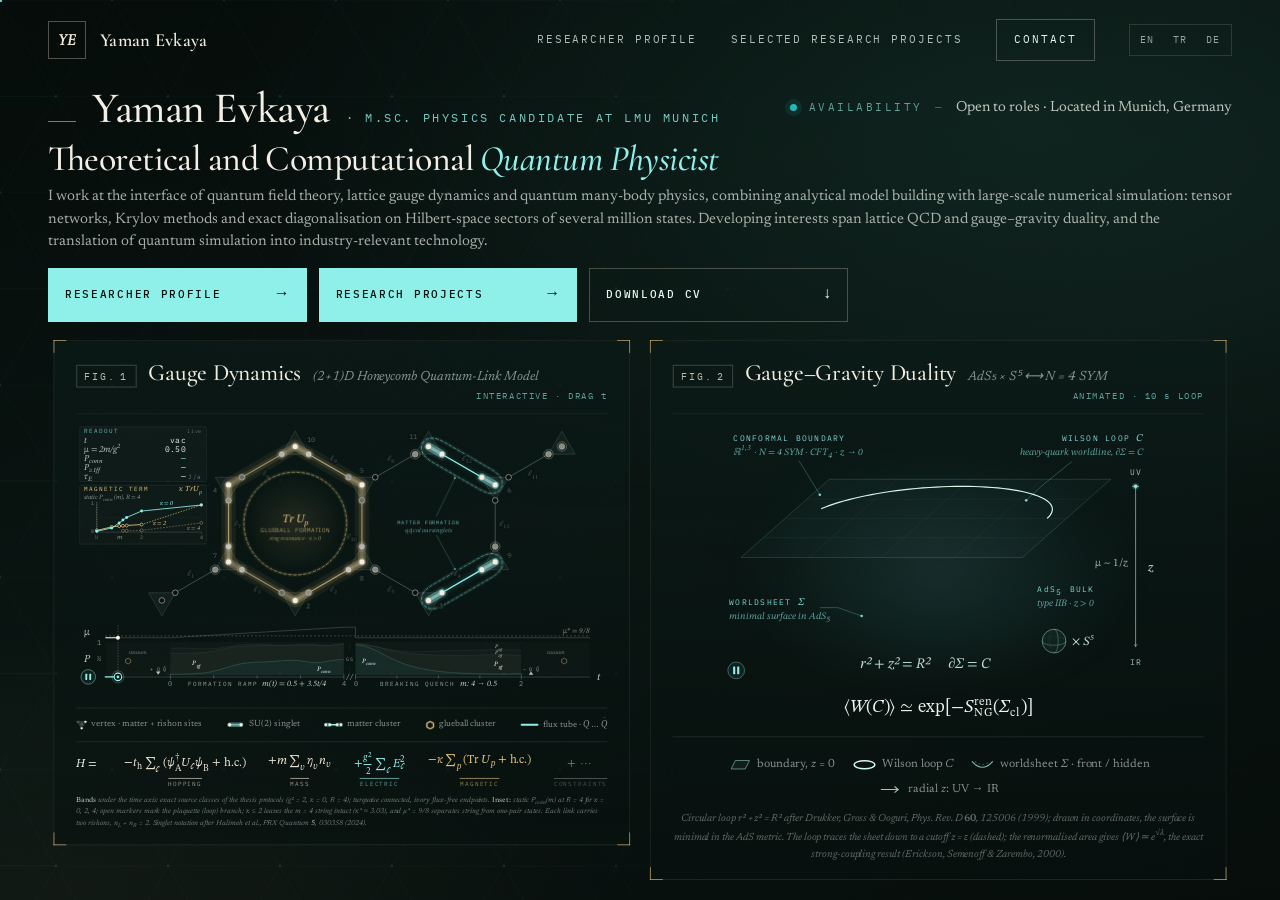
==== commit 9362d5f8: "One-screen landing, EN/TR/DE pages, autoplaying figures" ====
--- a/index.html
+++ b/index.html
@@ -577,7 +577,7 @@
       </div>
     </footer>
 
-    <script src="assets/js/fig1.js?v=13" defer></script>
+    <script src="assets/js/fig1.js?v=14" defer></script>
     <script src="script.js?v=20261109-1"></script>
   </body>
 </html>
--- a/styles.css
+++ b/styles.css
@@ -1333,20 +1333,23 @@
   .hero { overflow: clip; min-height: 0; }
   .hero-copy { position: static; translate: none; max-width: none; margin: 0; text-align: left; display: grid; align-items: start;
     grid-template-columns: minmax(0, 1fr) auto; column-gap: 40px; grid-template-areas: "eyebrow status" "title title" "intro intro" "actions actions"; }
-  .eyebrow { grid-area: eyebrow; margin-bottom: 6px; justify-content: flex-start; }
+  .eyebrow { grid-area: eyebrow; margin-bottom: 14px; justify-content: flex-start; }
   .eyebrow { grid-template-columns: 28px auto auto; align-items: baseline; column-gap: 16px; }
   .eyebrow small { grid-column: auto; margin: 0; }
-  .hero-status { grid-area: status; max-width: none; margin: 8px 0 0; padding: 0; border: 0; justify-content: flex-end; justify-self: end; }
+  .hero-status { grid-area: status; max-width: none; margin: 10px 0 0; padding: 0; border: 0; justify-content: flex-end; justify-self: end; font-size: clamp(0.92rem, 0.8vw, 1.05rem); }
+  .hero-status-k { font-size: 0.7rem; }
+  .hero-status .signal-dot { width: 7px; height: 7px; }
   .hero h1 { grid-area: title; max-width: none; font-size: clamp(2rem, 2.8vw, 3.3rem); }
   .hero-theory-visual { transform-origin: top center; }
   .hero h1 em { display: inline; }
   .hero-intro { grid-area: intro; max-width: none; margin-top: 10px; font-size: clamp(0.94rem, 0.98vw, 1.08rem); line-height: 1.5; }
-  .hero-actions { grid-area: actions; flex-wrap: nowrap; justify-content: flex-start; gap: 12px; max-width: 44rem; margin: 14px 0 0; }
+  .hero-actions { grid-area: actions; flex-wrap: nowrap; justify-content: flex-start; gap: 12px; max-width: 50rem; margin: 14px 0 0; }
   .hero-actions .button { flex: 1 1 0; min-width: 0; justify-content: space-between; padding: 13px 16px; white-space: nowrap;
-    font-size: clamp(0.56rem, 0.44vw, 0.64rem); letter-spacing: 0.16em; }
+    font-size: clamp(0.66rem, 0.52vw, 0.76rem); letter-spacing: 0.16em; }
   .hero-theory-visual { max-width: none; width: 100%; justify-self: stretch; display: grid; grid-template-columns: repeat(2, minmax(0, 1fr)); gap: 20px; align-items: start; }
   .hero-theory-visual .theory-panel + .theory-panel { margin-top: 0 !important; }
-  .eyebrow strong { font-size: clamp(2rem, 2.8vw, 3.3rem); }
+  .eyebrow strong { font-size: clamp(2.4rem, 3.4vw, 4rem); }
+  .eyebrow small { font-size: clamp(0.74rem, 0.88vw, 1rem); white-space: nowrap; }
 }
 /* figure plates: one-line headers */
 @media (min-width: 821px) {
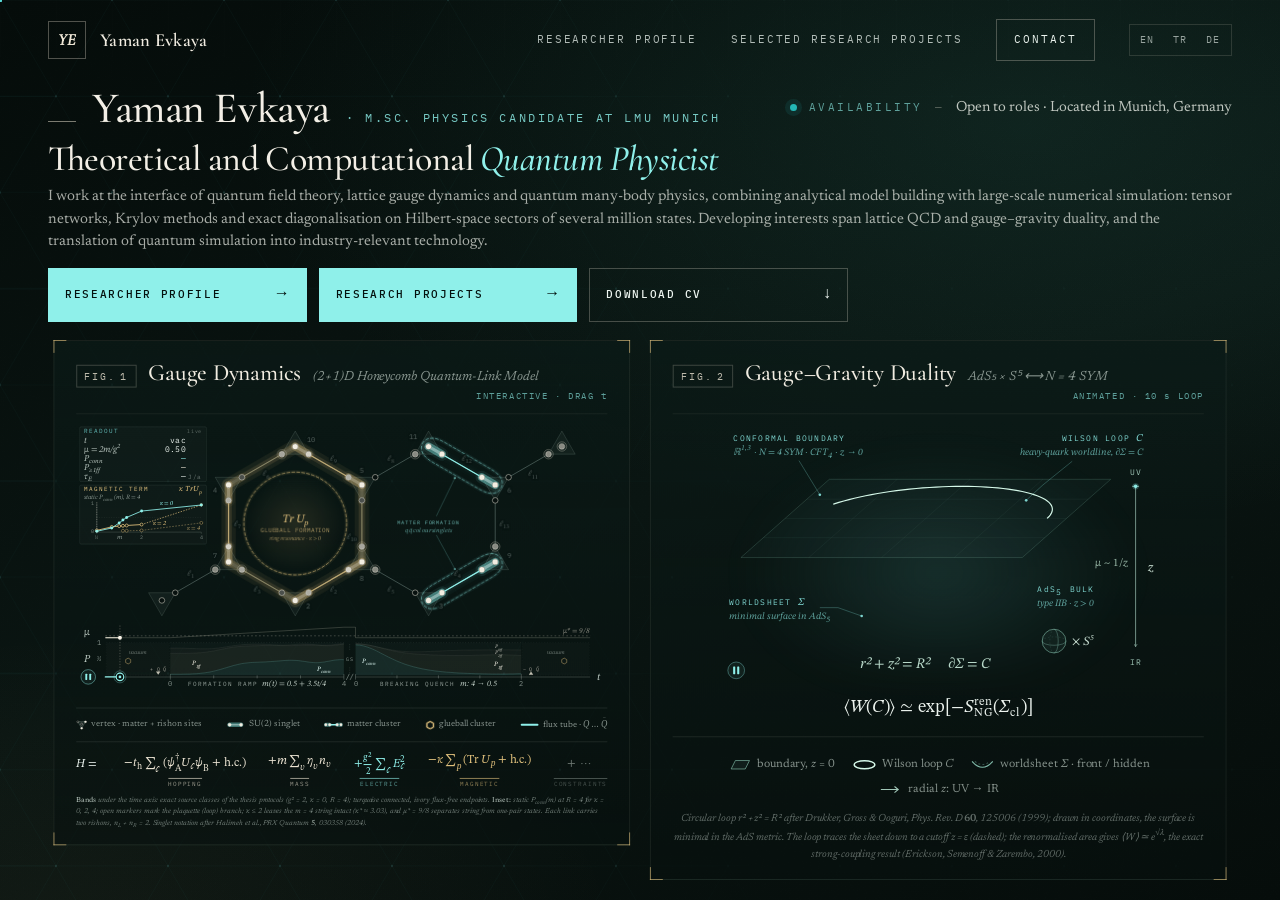
==== commit e9f2239b: "One-screen landing, EN/TR/DE pages, autoplaying figures" ====
--- a/index.html
+++ b/index.html
@@ -266,11 +266,6 @@
                 <p class="f1-note">Circular loop <i>r</i>² + <i>z</i>² = <i>R</i>² after Drukker, Gross &amp; Ooguri, Phys. Rev. D <b>60</b>, 125006 (1999); drawn in coordinates, the surface is minimal in the AdS metric. The loop traces the sheet down to a cutoff <i>z</i> = <i>ε</i> (dashed); the renormalised area gives ⟨<i>W</i>⟩ ≃ e<sup>√λ</sup>, the exact strong-coupling result (Erickson, Semenoff &amp; Zarembo, 2000).</p>
               </figcaption>
             </figure>
-
-            <div class="diagram-references" aria-label="Scientific references for the diagrams">
-              <a href="#work" data-open-project="msc">Finite-lattice research ↗</a>
-              <a href="https://arxiv.org/abs/hep-th/9904191" target="_blank" rel="noopener">Wilson loops &amp; minimal surfaces ↗</a>
-            </div>
           </div>
         </div>
       </section>
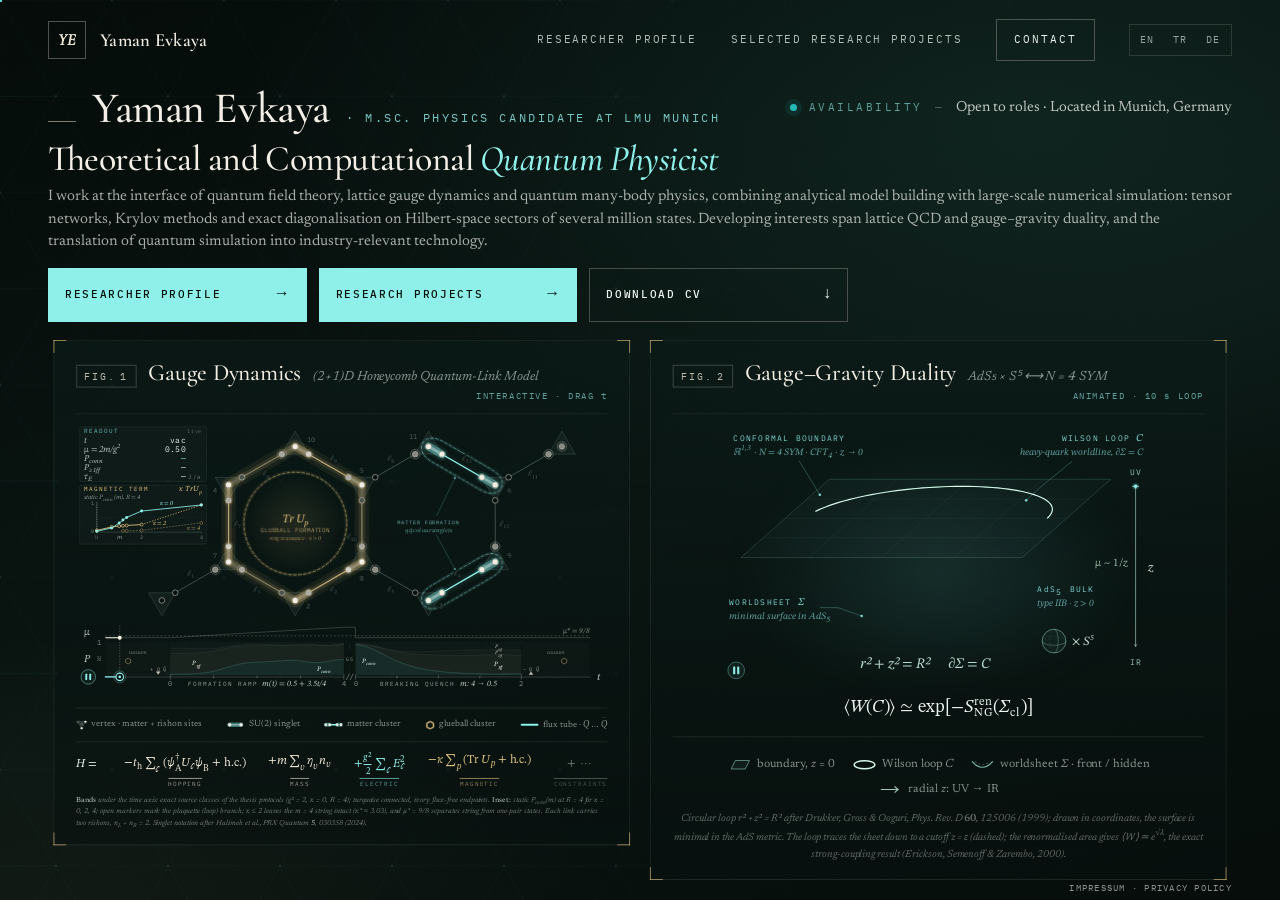
==== commit 5a40a6b3: "Impressum: note on pending c/o service address" ====
--- a/index.html
+++ b/index.html
@@ -29,7 +29,7 @@
     <link rel="icon" href="assets/images/favicon.svg" type="image/svg+xml" />
     <link rel="icon" href="assets/images/favicon-32.png" type="image/png" sizes="32x32" />
     <link rel="apple-touch-icon" href="assets/images/apple-touch-icon.png" />
-    <link rel="stylesheet" href="styles.css?v=20261109-1" />
+    <link rel="stylesheet" href="styles.css?v=20261111-1" />
     <script type="application/ld+json">
       {
         "@context": "https://schema.org",
@@ -267,6 +267,7 @@
               </figcaption>
             </figure>
           </div>
+          <p class="hero-legal"><a href="legal-notice.html">Impressum</a> · <a href="privacy.html">Privacy policy</a></p>
         </div>
       </section>
 
@@ -566,7 +567,8 @@
         <div><strong>Yaman Evkaya</strong><span>Theoretical &amp; computational quantum physics</span></div>
         <div class="footer-meta">
           <span>Munich, Germany</span>
-          <span>Updated <time data-updated datetime="2026-11-09">November 2026</time> · <a href="https://github.com/yevkaya/yevkaya.github.io" target="_blank" rel="noopener">Source</a> · © <span data-year></span></span>
+          <span>Updated <time data-updated datetime="2026-11-11">November 2026</time> · <a href="https://github.com/yevkaya/yevkaya.github.io" target="_blank" rel="noopener">Source</a> · © <span data-year></span></span>
+          <span class="footer-legal"><a href="legal-notice.html">Impressum</a> · <a href="privacy.html">Privacy policy</a></span>
         </div>
         <a href="#top">Back to top ↑</a>
       </div>
--- a/styles.css
+++ b/styles.css
@@ -1611,4 +1611,18 @@
   .site-nav .lang-switch a { font-family: var(--mono); font-size: 0.82rem; letter-spacing: 0.16em; }
   .site-nav .lang-switch a[aria-current="page"] { color: #04110e; }
 }
+/* legal links (Impressum / privacy): footer on every view, compact line on the home view */
+.hero-legal { margin: 0; color: rgba(190, 202, 196, 0.72); font-family: var(--mono); font-size: 0.6rem; letter-spacing: 0.14em; text-transform: uppercase; text-align: center; }
+.hero-legal a { color: inherit; text-decoration: none; }
+.hero-legal a:hover, .hero-legal a:focus-visible { color: var(--mint); }
+.footer-legal { white-space: nowrap; }
+@media (min-width: 821px) {
+  .hero-grid { position: relative; }
+  .hero-legal { position: absolute; right: 0; bottom: 3px; line-height: 1; font-size: 0.56rem; text-align: right; }
+}
+@media (max-width: 820px) {
+  .hero-legal { margin: 18px 0 8px; }
+  .footer-grid > div.footer-meta { display: flex; grid-column: 1 / -1; order: 3; align-items: flex-start; text-align: left; }
+  .footer-meta > span:not(.footer-legal) { display: none; }
+}
 /* ===== END DESIGN SYSTEM v4 ===== */
